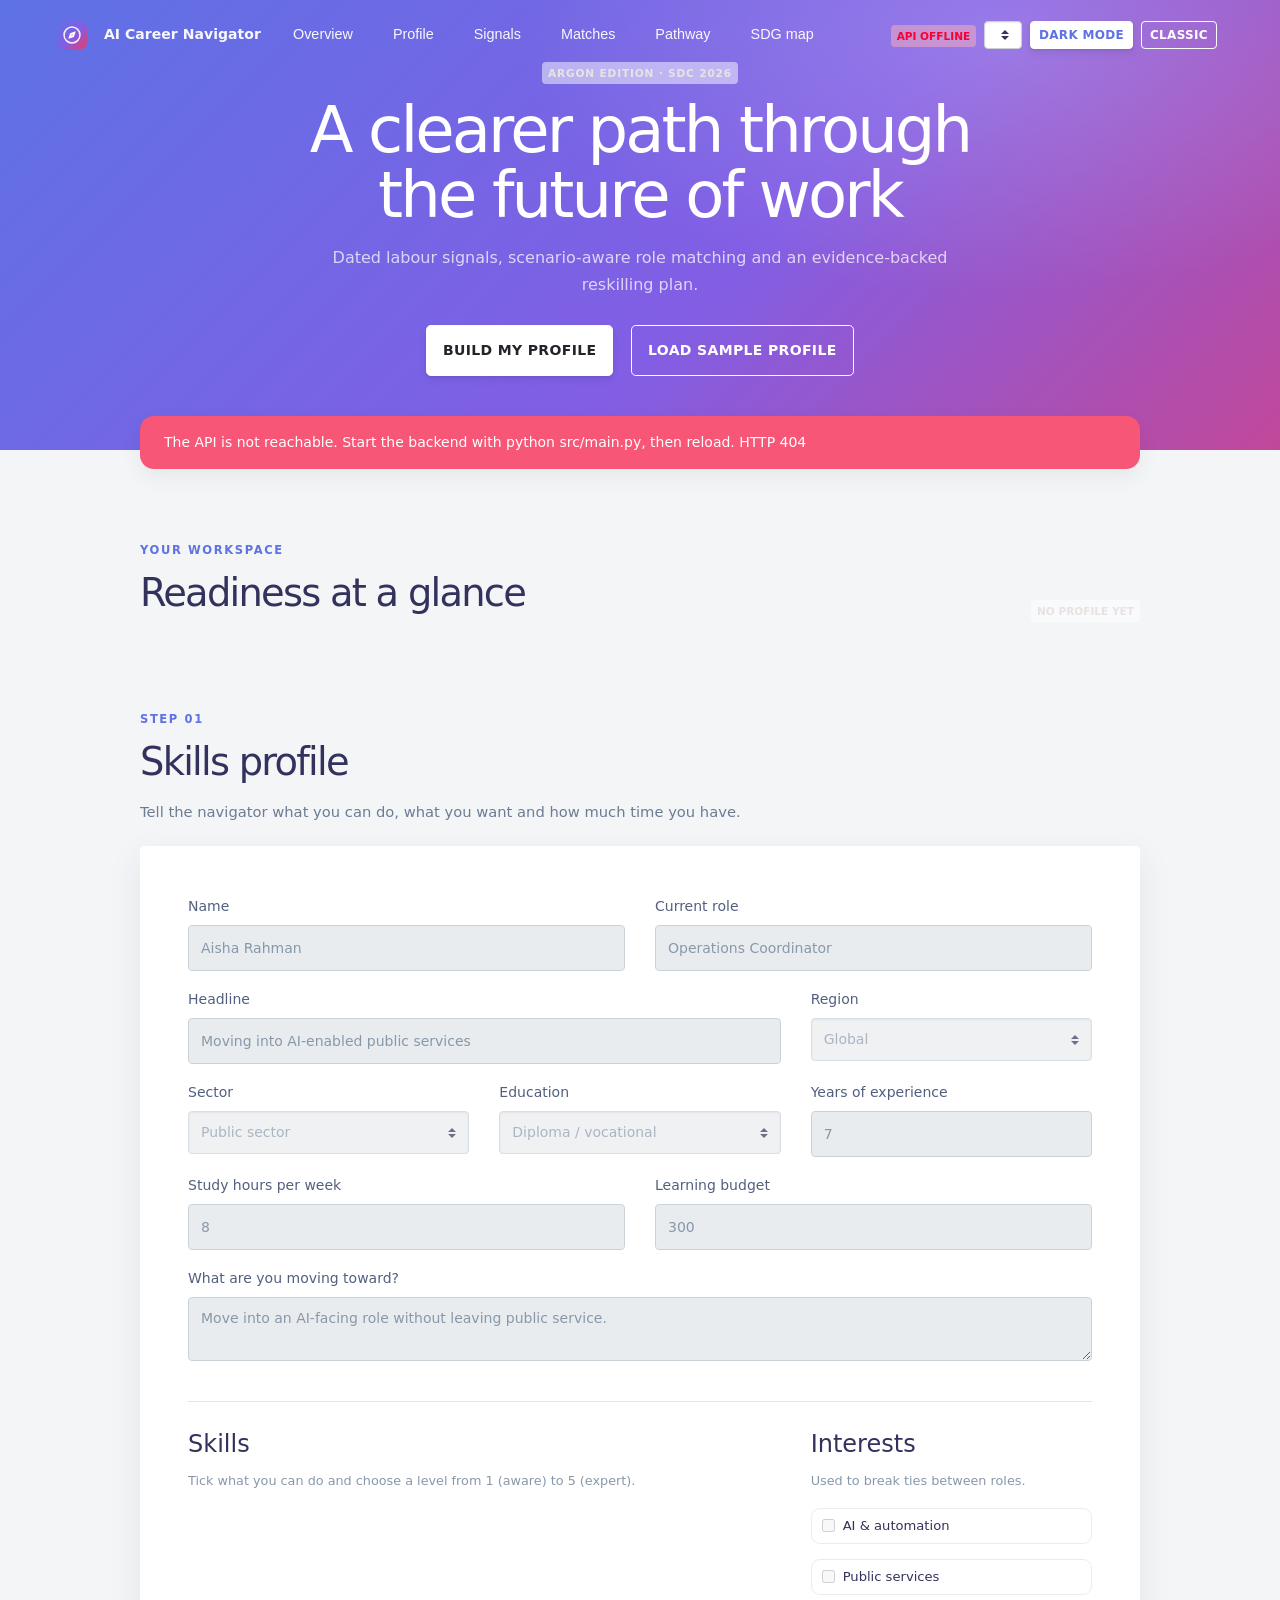
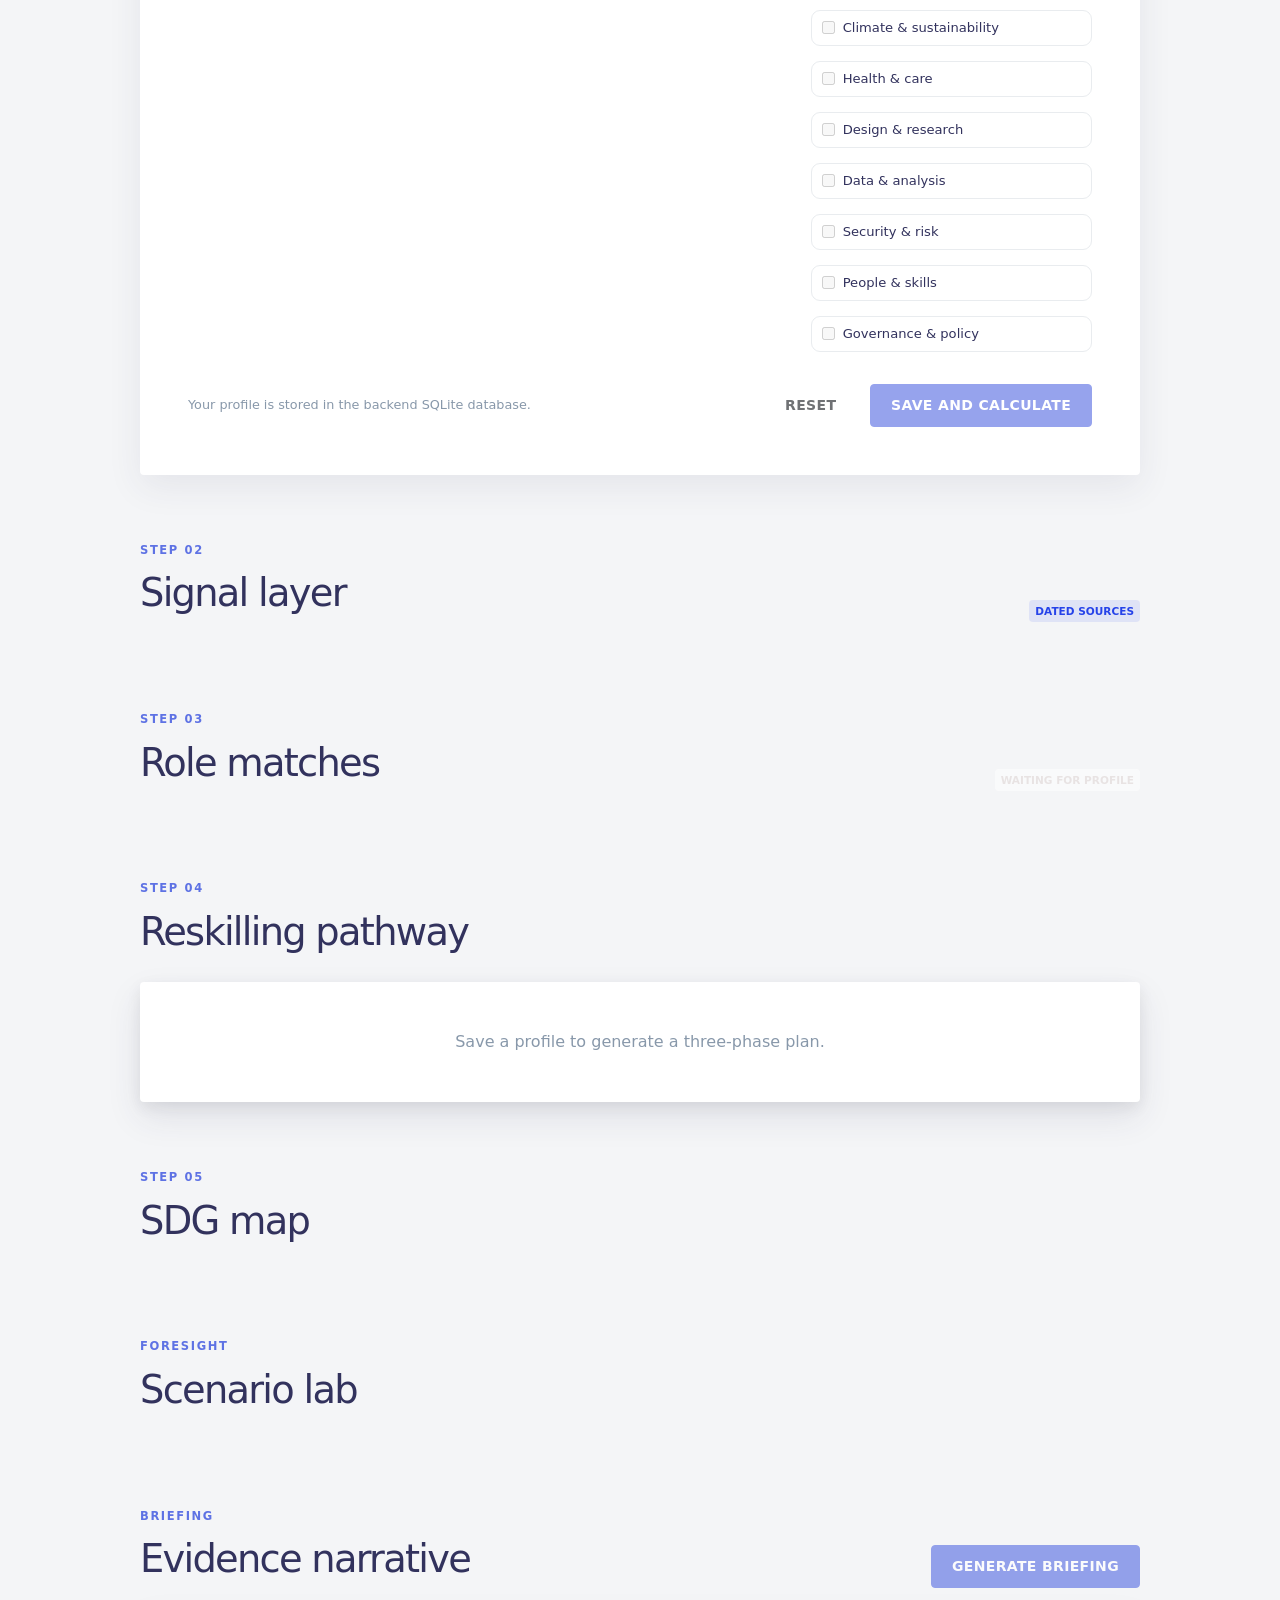
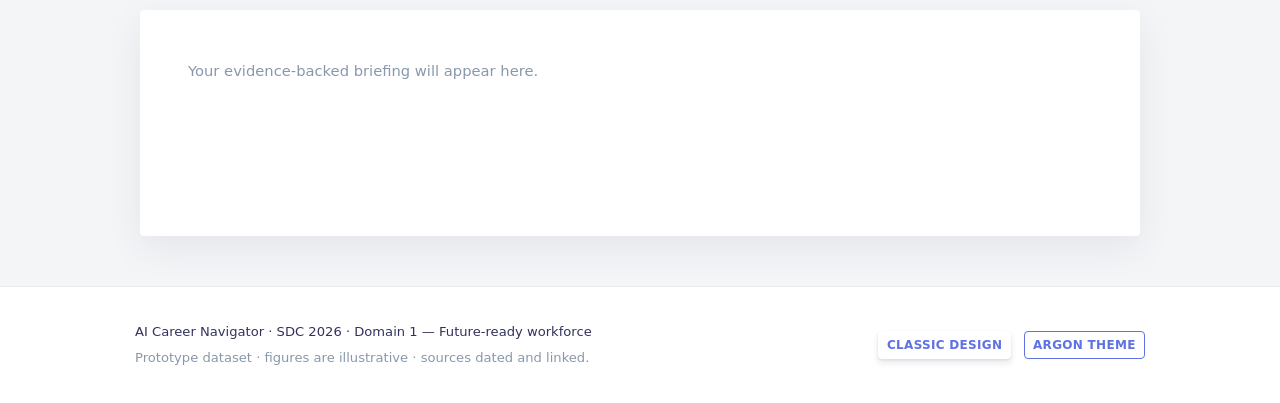
==== src/frontend/index.html @ 4f21e02f "feat(frontend): rebuild Argon frontend from vendored source" ====
<!doctype html>
<html lang="en">
<head>
  <meta charset="utf-8" />
  <meta name="viewport" content="width=device-width, initial-scale=1" />
  <title>AI Career Navigator · Argon Edition</title>
  <meta name="description" content="AI Career Navigator — workforce foresight, role matching, reskilling pathways and SDG mapping." />
  <meta name="theme-color" content="#5e72e4" />
  <link rel="icon" href="assets/argon-mark.svg" type="image/svg+xml" />
  <link rel="stylesheet" href="vendor/argon/argon_css_merged.css" />
  <link rel="stylesheet" href="vendor/argon/style.css" />
  <link rel="stylesheet" href="css/app.css" />
</head>
<body>
  <div id="toolbar">
    <header class="header-global">
      <nav id="navbar-main" class="navbar navbar-main navbar-expand-lg navbar-transparent navbar-light bg-primary">
        <div class="container">
          <a class="navbar-brand" href="#overview">
            <img class="brand-logo" src="assets/argon-mark.svg" alt="" />
            <span>AI Career Navigator</span>
          </a>
          <button class="navbar-toggler" type="button" data-toggle="collapse" data-target="#navbar_global"
            aria-controls="navbar_global" aria-expanded="false" aria-label="Toggle navigation">
            <span class="navbar-toggler-icon"></span>
          </button>
          <div class="collapse navbar-collapse" id="navbar_global">
            <ul class="navbar-nav mr-auto">
              <li class="nav-item"><a class="nav-link" href="#overview">Overview</a></li>
              <li class="nav-item"><a class="nav-link" href="#profile">Profile</a></li>
              <li class="nav-item"><a class="nav-link" href="#signals">Signals</a></li>
              <li class="nav-item"><a class="nav-link" href="#matches">Matches</a></li>
              <li class="nav-item"><a class="nav-link" href="#pathway">Pathway</a></li>
              <li class="nav-item"><a class="nav-link" href="#sdg">SDG map</a></li>
            </ul>
            <ul class="navbar-nav align-items-lg-center">
              <li class="nav-item mr-lg-2">
                <span id="apiStatus" class="badge badge-success">Connecting…</span>
              </li>
              <li class="nav-item mr-lg-2">
                <select id="scenarioSelect" class="custom-select custom-select-sm" aria-label="Future scenario"></select>
              </li>
              <li class="nav-item mr-lg-2">
                <button id="themeToggle" class="btn btn-sm btn-neutral" type="button">Dark mode</button>
              </li>
              <li class="nav-item">
                <a class="btn btn-sm btn-outline-white" href="/legacy/">Classic</a>
              </li>
            </ul>
          </div>
        </div>
      </nav>
    </header>
  </div>

  <section id="banner" class="banner app-banner section section-lg section-shaped">
    <div class="shape shape-style-1 shape-primary">
      <span></span><span></span><span></span><span></span><span></span><span></span><span></span><span></span><span></span>
    </div>
    <div class="banner-container container text-center">
      <span class="badge badge-white app-eyebrow">Argon Edition · SDC 2026</span>
      <h1 class="banner-title text-white">A clearer path through<br /><span class="text-white">the future of work</span></h1>
      <p class="banner-subtitle app-banner-lead">
        Dated labour signals, scenario-aware role matching and an evidence-backed reskilling plan.
      </p>
      <div class="app-banner-actions">
        <a class="btn btn-white btn-lg" href="#profile">Build my profile</a>
        <button id="sampleBtn" class="btn btn-outline-white btn-lg" type="button">Load sample profile</button>
      </div>
    </div>
  </section>

  <main class="container app-shell" id="main">
    <div id="notice" class="alert alert-warning app-notice d-none" role="alert"></div>

    <section id="overview" class="app-section">
      <div class="app-section-head">
        <div>
          <p class="app-kicker">Your workspace</p>
          <h2 class="h1">Readiness at a glance</h2>
        </div>
        <span id="workflowState" class="badge badge-neutral">No profile yet</span>
      </div>
      <div id="overviewCards" class="row"></div>
    </section>

    <section id="profile" class="app-section">
      <div class="app-section-head">
        <div>
          <p class="app-kicker">Step 01</p>
          <h2 class="h1">Skills profile</h2>
          <p class="app-section-lead">Tell the navigator what you can do, what you want and how much time you have.</p>
        </div>
      </div>
      <div class="card shadow border-0 app-card">
        <div class="card-body p-4 p-lg-5">
          <form id="profileForm" novalidate>
            <div class="row">
              <div class="col-md-6">
                <div class="form-group">
                  <label class="form-control-label" for="name">Name</label>
                  <input class="form-control" id="name" name="name" value="Aisha Rahman" required />
                </div>
              </div>
              <div class="col-md-6">
                <div class="form-group">
                  <label class="form-control-label" for="currentRole">Current role</label>
                  <input class="form-control" id="currentRole" name="currentRole" value="Operations Coordinator" />
                </div>
              </div>
              <div class="col-md-8">
                <div class="form-group">
                  <label class="form-control-label" for="headline">Headline</label>
                  <input class="form-control" id="headline" name="headline" value="Moving into AI-enabled public services" />
                </div>
              </div>
              <div class="col-md-4">
                <div class="form-group">
                  <label class="form-control-label" for="region">Region</label>
                  <select class="custom-select" id="region" name="region">
                    <option>Global</option><option>Southeast Asia</option><option>Singapore</option>
                    <option>Malaysia</option><option>APAC</option><option>EU</option>
                    <option>United Kingdom</option><option>North America</option>
                  </select>
                </div>
              </div>
              <div class="col-md-4">
                <div class="form-group">
                  <label class="form-control-label" for="sector">Sector</label>
                  <select class="custom-select" id="sector" name="sector">
                    <option>Public sector</option><option>Healthcare</option><option>Education</option>
                    <option>Manufacturing &amp; logistics</option><option>Energy &amp; utilities</option>
                    <option>Finance</option><option>Technology</option><option>Retail &amp; services</option>
                    <option>Media</option><option>Other</option>
                  </select>
                </div>
              </div>
              <div class="col-md-4">
                <div class="form-group">
                  <label class="form-control-label" for="education">Education</label>
                  <select class="custom-select" id="education" name="education">
                    <option>Secondary</option><option selected>Diploma / vocational</option>
                    <option>Bachelor's degree</option><option>Master's degree</option><option>Doctorate</option><option>Other</option>
                  </select>
                </div>
              </div>
              <div class="col-md-4">
                <div class="form-group">
                  <label class="form-control-label" for="yearsExperience">Years of experience</label>
                  <input class="form-control" id="yearsExperience" name="yearsExperience" type="number" min="0" max="50" value="7" />
                </div>
              </div>
              <div class="col-md-6">
                <div class="form-group">
                  <label class="form-control-label" for="hoursPerWeek">Study hours per week</label>
                  <input class="form-control" id="hoursPerWeek" name="hoursPerWeek" type="number" min="1" max="40" value="8" />
                </div>
              </div>
              <div class="col-md-6">
                <div class="form-group">
                  <label class="form-control-label" for="budget">Learning budget</label>
                  <input class="form-control" id="budget" name="budget" type="number" min="0" step="50" value="300" />
                </div>
              </div>
              <div class="col-12">
                <div class="form-group">
                  <label class="form-control-label" for="goal">What are you moving toward?</label>
                  <textarea class="form-control" id="goal" name="goal" rows="2">Move into an AI-facing role without leaving public service.</textarea>
                </div>
              </div>
            </div>

            <hr class="my-4" />
            <div class="row">
              <div class="col-lg-8">
                <h3 class="h4">Skills</h3>
                <p class="text-muted small">Tick what you can do and choose a level from 1 (aware) to 5 (expert).</p>
                <div id="skillFields" class="app-skill-grid"></div>
              </div>
              <div class="col-lg-4">
                <h3 class="h4">Interests</h3>
                <p class="text-muted small">Used to break ties between roles.</p>
                <div id="interestFields" class="app-interest-list"></div>
              </div>
            </div>

            <div class="d-flex flex-wrap align-items-center justify-content-between mt-4">
              <p class="text-muted small mb-2 mb-sm-0">Your profile is stored in the backend SQLite database.</p>
              <div>
                <button class="btn btn-neutral" type="reset">Reset</button>
                <button class="btn btn-primary" type="submit" id="saveProfileBtn">Save and calculate</button>
              </div>
            </div>
          </form>
        </div>
      </div>
    </section>

    <section id="signals" class="app-section">
      <div class="app-section-head">
        <div><p class="app-kicker">Step 02</p><h2 class="h1">Signal layer</h2></div>
        <span class="badge badge-primary">Dated sources</span>
      </div>
      <div id="signalList" class="row"></div>
    </section>

    <section id="matches" class="app-section">
      <div class="app-section-head">
        <div><p class="app-kicker">Step 03</p><h2 class="h1">Role matches</h2></div>
        <span id="matchMeta" class="badge badge-neutral">Waiting for profile</span>
      </div>
      <div id="matchList" class="row"></div>
    </section>

    <section id="pathway" class="app-section">
      <div class="app-section-head">
        <div><p class="app-kicker">Step 04</p><h2 class="h1">Reskilling pathway</h2></div>
      </div>
      <div id="pathwayContent" class="app-empty card shadow border-0">
        <div class="card-body p-5 text-center text-muted">Save a profile to generate a three-phase plan.</div>
      </div>
    </section>

    <section id="sdg" class="app-section">
      <div class="app-section-head">
        <div><p class="app-kicker">Step 05</p><h2 class="h1">SDG map</h2></div>
      </div>
      <div id="sdgGrid" class="row"></div>
    </section>

    <section id="scenarios" class="app-section">
      <div class="app-section-head">
        <div><p class="app-kicker">Foresight</p><h2 class="h1">Scenario lab</h2></div>
      </div>
      <div id="scenarioCards" class="row"></div>
    </section>

    <section id="narrative" class="app-section">
      <div class="app-section-head">
        <div><p class="app-kicker">Briefing</p><h2 class="h1">Evidence narrative</h2></div>
        <button id="briefingBtn" class="btn btn-primary" type="button" disabled>Generate briefing</button>
      </div>
      <div class="card shadow border-0 app-card">
        <div class="card-body p-4 p-lg-5">
          <div id="narrativeOutput" class="app-narrative text-muted">Your evidence-backed briefing will appear here.</div>
        </div>
      </div>
    </section>
  </main>

  <footer class="footer app-footer">
    <div class="container">
      <div class="row align-items-center">
        <div class="col-md-7">
          <p class="mb-1">AI Career Navigator · SDC 2026 · Domain 1 — Future-ready workforce</p>
          <p class="small text-muted mb-0">Prototype dataset · figures are illustrative · sources dated and linked.</p>
        </div>
        <div class="col-md-5 text-md-right mt-3 mt-md-0">
          <a class="btn btn-sm btn-neutral" href="/legacy/">Classic design</a>
          <a class="btn btn-sm btn-outline-primary" href="https://github.com/solstice23/argon-theme" target="_blank" rel="noopener">Argon Theme</a>
        </div>
      </div>
    </div>
  </footer>

  <script src="vendor/argon/jquery.min.js"></script>
  <script src="vendor/argon/bootstrap.bundle.min.js"></script>
  <script src="vendor/argon/argon.min.js"></script>
  <script src="js/app.js"></script>
</body>
</html>
---- src/frontend/vendor/argon/argon_css_merged.css ----
/* assets/css/argon.min.css */
:root{--blue:#5e72e4;--indigo:#5603ad;--purple:#8965e0;--pink:#f3a4b5;--red:#f5365c;--orange:#fb6340;--yellow:#ffd600;--green:#2dce89;--teal:#11cdef;--cyan:#2bffc6;--white:#fff;--gray:#8898aa;--gray-dark:#32325d;--light:#ced4da;--lighter:#e9ecef;--primary:#5e72e4;--secondary:#f4f5f7;--success:#2dce89;--info:#11cdef;--warning:#fb6340;--danger:#f5365c;--light:#adb5bd;--dark:#212529;--default:#172b4d;--white:#fff;--neutral:#fff;--darker:black;--breakpoint-xs:0;--breakpoint-sm:576px;--breakpoint-md:768px;--breakpoint-lg:900px;--breakpoint-xl:1200px;--font-family-sans-serif:-apple-system,BlinkMacSystemFont,'Segoe UI',Roboto,'Helvetica Neue',Arial,'Noto Sans',sans-serif,'Apple Color Emoji','Segoe UI Emoji','Segoe UI Symbol','Noto Color Emoji';--font-family-monospace:SFMono-Regular,Menlo,Monaco,Consolas,'Liberation Mono','Courier New',monospace}*,::after,::before{box-sizing:border-box}html{font-family:sans-serif;line-height:1.15;-webkit-text-size-adjust:100%;-webkit-tap-highlight-color:transparent}article,aside,figcaption,figure,footer,header,hgroup,main,nav,section{display:block}body{font-family:'Open Sans',sans-serif;font-size:1rem;font-weight:400;line-height:1.5;margin:0;text-align:left;color:#525f7f;background-color:#fff}[tabindex='-1']:focus{outline:0!important}hr{overflow:visible;box-sizing:content-box;height:0}h1,h2,h3,h4,h5,h6{margin-top:0;margin-bottom:.5rem}p{margin-top:0;margin-bottom:1rem}abbr[data-original-title],abbr[title]{cursor:help;text-decoration:underline;text-decoration:underline dotted;border-bottom:0;-webkit-text-decoration:underline dotted;text-decoration-skip-ink:none}address{font-style:normal;line-height:inherit;margin-bottom:1rem}dl,ol,ul{margin-top:0;margin-bottom:1rem}ol ol,ol ul,ul ol,ul ul{margin-bottom:0}dt{font-weight:600}dd{margin-bottom:.5rem;margin-left:0}blockquote{margin:0 0 1rem}b,strong{font-weight:bolder}small{font-size:80%}sub,sup{font-size:75%;line-height:0;position:relative;vertical-align:baseline}sub{bottom:-.25em}sup{top:-.5em}a{text-decoration:none;color:#5e72e4;background-color:transparent}a:hover{text-decoration:none;color:#233dd2}a:not([href]):not([tabindex]){text-decoration:none;color:inherit}a:not([href]):not([tabindex]):focus,a:not([href]):not([tabindex]):hover{text-decoration:none;color:inherit}a:not([href]):not([tabindex]):focus{outline:0}code,kbd,pre,samp{font-family:SFMono-Regular,Menlo,Monaco,Consolas,'Liberation Mono','Courier New',monospace;font-size:1em}pre{overflow:auto;margin-top:0;margin-bottom:1rem}figure{margin:0 0 1rem}img{vertical-align:middle;border-style:none}svg{overflow:hidden;vertical-align:middle}table{border-collapse:collapse}caption{padding-top:1rem;padding-bottom:1rem;caption-side:bottom;text-align:left;color:#8898aa}th{text-align:inherit}label{display:inline-block;margin-bottom:.5rem}button{border-radius:0}button:focus{outline:1px dotted;outline:5px auto -webkit-focus-ring-color}button,input,optgroup,select,textarea{font-family:inherit;font-size:inherit;line-height:inherit;margin:0}button,input{overflow:visible}button,select{text-transform:none}select{word-wrap:normal}[type=button],[type=reset],[type=submit],button{-webkit-appearance:button}[type=button]:not(:disabled),[type=reset]:not(:disabled),[type=submit]:not(:disabled),button:not(:disabled){cursor:pointer}[type=button]::-moz-focus-inner,[type=reset]::-moz-focus-inner,[type=submit]::-moz-focus-inner,button::-moz-focus-inner{padding:0;border-style:none}input[type=checkbox],input[type=radio]{box-sizing:border-box;padding:0}input[type=date],input[type=datetime-local],input[type=month],input[type=time]{-webkit-appearance:listbox}textarea{overflow:auto;resize:vertical}fieldset{min-width:0;margin:0;padding:0;border:0}legend{font-size:1.5rem;line-height:inherit;display:block;width:100%;max-width:100%;margin-bottom:.5rem;padding:0;white-space:normal;color:inherit}progress{vertical-align:baseline}[type=number]::-webkit-inner-spin-button,[type=number]::-webkit-outer-spin-button{height:auto}[type=search]{outline-offset:-2px;-webkit-appearance:none}[type=search]::-webkit-search-decoration{-webkit-appearance:none}::-webkit-file-upload-button{font:inherit;-webkit-appearance:button}output{display:inline-block}summary{display:list-item;cursor:pointer}template{display:none}[hidden]{display:none!important}.h1,.h2,.h3,.h4,.h5,.h6,h1,h2,h3,h4,h5,h6{font-family:inherit;font-weight:400;line-height:1.5;margin-bottom:.5rem;color:#32325d}.h1,h1{font-size:2.5rem}.h2,h2{font-size:2rem}.h3,h3{font-size:1.75rem}.h4,h4{font-size:1.5rem}.h5,h5{font-size:1.25rem}.h6,h6{font-size:1rem}.lead{font-size:1.25rem;font-weight:300}.display-1{font-size:3.3rem;font-weight:600;line-height:1.5}.display-2{font-size:2.75rem;font-weight:600;line-height:1.5}.display-3{font-size:2.1875rem;font-weight:600;line-height:1.5}.display-4{font-size:1.6275rem;font-weight:600;line-height:1.5}hr{margin-top:2rem;margin-bottom:2rem;border:0;border-top:.0625rem solid rgba(0,0,0,.1)}.small,small{font-size:80%;font-weight:400}.mark,mark{padding:.2em;background-color:#fcf8e3}.list-unstyled{padding-left:0;list-style:none}.list-inline{padding-left:0;list-style:none}.list-inline-item{display:inline-block}.list-inline-item:not(:last-child){margin-right:.5rem}.initialism{font-size:90%;text-transform:uppercase}.blockquote{font-size:1.25rem;margin-bottom:1rem}.blockquote-footer{font-size:80%;display:block;color:#8898aa}.blockquote-footer::before{content:'\2014\00A0'}.img-fluid{max-width:100%;height:auto}.img-thumbnail{max-width:100%;height:auto;padding:.25rem;border:.0625rem solid #dee2e6;border-radius:.25rem;background-color:#fff;box-shadow:0 1px 2px rgba(0,0,0,.075)}.figure{display:inline-block}.figure-img{line-height:1;margin-bottom:.5rem}.figure-caption{font-size:90%;color:#8898aa}code{font-size:87.5%;word-break:break-word;color:#f3a4b5}a>code{color:inherit}kbd{font-size:87.5%;padding:.2rem .4rem;color:#fff;border-radius:.2rem;background-color:#212529;box-shadow:inset 0 -.1rem 0 rgba(0,0,0,.25)}kbd kbd{font-size:100%;font-weight:600;padding:0;box-shadow:none}pre{font-size:87.5%;display:block;color:#212529}pre code{font-size:inherit;word-break:normal;color:inherit}.pre-scrollable{overflow-y:scroll;max-height:340px}.container{width:100%;margin-right:auto;margin-left:auto;padding-right:15px;padding-left:15px}@media (min-width:576px){.container{max-width:540px}}@media (min-width:768px){.container{max-width:720px}}@media (min-width:900px){.container{max-width:960px}}@media (min-width:1200px){.container{max-width:1040px}}.container-fluid{width:100%;margin-right:auto;margin-left:auto;padding-right:15px;padding-left:15px}.row{display:flex;margin-right:-15px;margin-left:-15px;flex-wrap:wrap}.no-gutters{margin-right:0;margin-left:0}.no-gutters>.col,.no-gutters>[class*=col-]{padding-right:0;padding-left:0}.col,.col-1,.col-10,.col-11,.col-12,.col-2,.col-3,.col-4,.col-5,.col-6,.col-7,.col-8,.col-9,.col-auto,.col-lg,.col-lg-1,.col-lg-10,.col-lg-11,.col-lg-12,.col-lg-2,.col-lg-3,.col-lg-4,.col-lg-5,.col-lg-6,.col-lg-7,.col-lg-8,.col-lg-9,.col-lg-auto,.col-md,.col-md-1,.col-md-10,.col-md-11,.col-md-12,.col-md-2,.col-md-3,.col-md-4,.col-md-5,.col-md-6,.col-md-7,.col-md-8,.col-md-9,.col-md-auto,.col-sm,.col-sm-1,.col-sm-10,.col-sm-11,.col-sm-12,.col-sm-2,.col-sm-3,.col-sm-4,.col-sm-5,.col-sm-6,.col-sm-7,.col-sm-8,.col-sm-9,.col-sm-auto,.col-xl,.col-xl-1,.col-xl-10,.col-xl-11,.col-xl-12,.col-xl-2,.col-xl-3,.col-xl-4,.col-xl-5,.col-xl-6,.col-xl-7,.col-xl-8,.col-xl-9,.col-xl-auto{position:relative;width:100%;padding-right:15px;padding-left:15px}.col{max-width:100%;flex-basis:0;flex-grow:1}.col-auto{width:auto;max-width:100%;flex:0 0 auto}.col-1{max-width:8.33333%;flex:0 0 8.33333%}.col-2{max-width:16.66667%;flex:0 0 16.66667%}.col-3{max-width:25%;flex:0 0 25%}.col-4{max-width:33.33333%;flex:0 0 33.33333%}.col-5{max-width:41.66667%;flex:0 0 41.66667%}.col-6{max-width:50%;flex:0 0 50%}.col-7{max-width:58.33333%;flex:0 0 58.33333%}.col-8{max-width:66.66667%;flex:0 0 66.66667%}.col-9{max-width:75%;flex:0 0 75%}.col-10{max-width:83.33333%;flex:0 0 83.33333%}.col-11{max-width:91.66667%;flex:0 0 91.66667%}.col-12{max-width:100%;flex:0 0 100%}.order-first{order:-1}.order-last{order:13}.order-0{order:0}.order-1{order:1}.order-2{order:2}.order-3{order:3}.order-4{order:4}.order-5{order:5}.order-6{order:6}.order-7{order:7}.order-8{order:8}.order-9{order:9}.order-10{order:10}.order-11{order:11}.order-12{order:12}.offset-1{margin-left:8.33333%}.offset-2{margin-left:16.66667%}.offset-3{margin-left:25%}.offset-4{margin-left:33.33333%}.offset-5{margin-left:41.66667%}.offset-6{margin-left:50%}.offset-7{margin-left:58.33333%}.offset-8{margin-left:66.66667%}.offset-9{margin-left:75%}.offset-10{margin-left:83.33333%}.offset-11{margin-left:91.66667%}@media (min-width:576px){.col-sm{max-width:100%;flex-basis:0;flex-grow:1}.col-sm-auto{width:auto;max-width:100%;flex:0 0 auto}.col-sm-1{max-width:8.33333%;flex:0 0 8.33333%}.col-sm-2{max-width:16.66667%;flex:0 0 16.66667%}.col-sm-3{max-width:25%;flex:0 0 25%}.col-sm-4{max-width:33.33333%;flex:0 0 33.33333%}.col-sm-5{max-width:41.66667%;flex:0 0 41.66667%}.col-sm-6{max-width:50%;flex:0 0 50%}.col-sm-7{max-width:58.33333%;flex:0 0 58.33333%}.col-sm-8{max-width:66.66667%;flex:0 0 66.66667%}.col-sm-9{max-width:75%;flex:0 0 75%}.col-sm-10{max-width:83.33333%;flex:0 0 83.33333%}.col-sm-11{max-width:91.66667%;flex:0 0 91.66667%}.col-sm-12{max-width:100%;flex:0 0 100%}.order-sm-first{order:-1}.order-sm-last{order:13}.order-sm-0{order:0}.order-sm-1{order:1}.order-sm-2{order:2}.order-sm-3{order:3}.order-sm-4{order:4}.order-sm-5{order:5}.order-sm-6{order:6}.order-sm-7{order:7}.order-sm-8{order:8}.order-sm-9{order:9}.order-sm-10{order:10}.order-sm-11{order:11}.order-sm-12{order:12}.offset-sm-0{margin-left:0}.offset-sm-1{margin-left:8.33333%}.offset-sm-2{margin-left:16.66667%}.offset-sm-3{margin-left:25%}.offset-sm-4{margin-left:33.33333%}.offset-sm-5{margin-left:41.66667%}.offset-sm-6{margin-left:50%}.offset-sm-7{margin-left:58.33333%}.offset-sm-8{margin-left:66.66667%}.offset-sm-9{margin-left:75%}.offset-sm-10{margin-left:83.33333%}.offset-sm-11{margin-left:91.66667%}}@media (min-width:768px){.col-md{max-width:100%;flex-basis:0;flex-grow:1}.col-md-auto{width:auto;max-width:100%;flex:0 0 auto}.col-md-1{max-width:8.33333%;flex:0 0 8.33333%}.col-md-2{max-width:16.66667%;flex:0 0 16.66667%}.col-md-3{max-width:25%;flex:0 0 25%}.col-md-4{max-width:33.33333%;flex:0 0 33.33333%}.col-md-5{max-width:41.66667%;flex:0 0 41.66667%}.col-md-6{max-width:50%;flex:0 0 50%}.col-md-7{max-width:58.33333%;flex:0 0 58.33333%}.col-md-8{max-width:66.66667%;flex:0 0 66.66667%}.col-md-9{max-width:75%;flex:0 0 75%}.col-md-10{max-width:83.33333%;flex:0 0 83.33333%}.col-md-11{max-width:91.66667%;flex:0 0 91.66667%}.col-md-12{max-width:100%;flex:0 0 100%}.order-md-first{order:-1}.order-md-last{order:13}.order-md-0{order:0}.order-md-1{order:1}.order-md-2{order:2}.order-md-3{order:3}.order-md-4{order:4}.order-md-5{order:5}.order-md-6{order:6}.order-md-7{order:7}.order-md-8{order:8}.order-md-9{order:9}.order-md-10{order:10}.order-md-11{order:11}.order-md-12{order:12}.offset-md-0{margin-left:0}.offset-md-1{margin-left:8.33333%}.offset-md-2{margin-left:16.66667%}.offset-md-3{margin-left:25%}.offset-md-4{margin-left:33.33333%}.offset-md-5{margin-left:41.66667%}.offset-md-6{margin-left:50%}.offset-md-7{margin-left:58.33333%}.offset-md-8{margin-left:66.66667%}.offset-md-9{margin-left:75%}.offset-md-10{margin-left:83.33333%}.offset-md-11{margin-left:91.66667%}}@media (min-width:900px){.col-lg{max-width:100%;flex-basis:0;flex-grow:1}.col-lg-auto{width:auto;max-width:100%;flex:0 0 auto}.col-lg-1{max-width:8.33333%;flex:0 0 8.33333%}.col-lg-2{max-width:16.66667%;flex:0 0 16.66667%}.col-lg-3{max-width:25%;flex:0 0 25%}.col-lg-4{max-width:33.33333%;flex:0 0 33.33333%}.col-lg-5{max-width:41.66667%;flex:0 0 41.66667%}.col-lg-6{max-width:50%;flex:0 0 50%}.col-lg-7{max-width:58.33333%;flex:0 0 58.33333%}.col-lg-8{max-width:66.66667%;flex:0 0 66.66667%}.col-lg-9{max-width:75%;flex:0 0 75%}.col-lg-10{max-width:83.33333%;flex:0 0 83.33333%}.col-lg-11{max-width:91.66667%;flex:0 0 91.66667%}.col-lg-12{max-width:100%;flex:0 0 100%}.order-lg-first{order:-1}.order-lg-last{order:13}.order-lg-0{order:0}.order-lg-1{order:1}.order-lg-2{order:2}.order-lg-3{order:3}.order-lg-4{order:4}.order-lg-5{order:5}.order-lg-6{order:6}.order-lg-7{order:7}.order-lg-8{order:8}.order-lg-9{order:9}.order-lg-10{order:10}.order-lg-11{order:11}.order-lg-12{order:12}.offset-lg-0{margin-left:0}.offset-lg-1{margin-left:8.33333%}.offset-lg-2{margin-left:16.66667%}.offset-lg-3{margin-left:25%}.offset-lg-4{margin-left:33.33333%}.offset-lg-5{margin-left:41.66667%}.offset-lg-6{margin-left:50%}.offset-lg-7{margin-left:58.33333%}.offset-lg-8{margin-left:66.66667%}.offset-lg-9{margin-left:75%}.offset-lg-10{margin-left:83.33333%}.offset-lg-11{margin-left:91.66667%}}@media (min-width:1200px){.col-xl{max-width:100%;flex-basis:0;flex-grow:1}.col-xl-auto{width:auto;max-width:100%;flex:0 0 auto}.col-xl-1{max-width:8.33333%;flex:0 0 8.33333%}.col-xl-2{max-width:16.66667%;flex:0 0 16.66667%}.col-xl-3{max-width:25%;flex:0 0 25%}.col-xl-4{max-width:33.33333%;flex:0 0 33.33333%}.col-xl-5{max-width:41.66667%;flex:0 0 41.66667%}.col-xl-6{max-width:50%;flex:0 0 50%}.col-xl-7{max-width:58.33333%;flex:0 0 58.33333%}.col-xl-8{max-width:66.66667%;flex:0 0 66.66667%}.col-xl-9{max-width:75%;flex:0 0 75%}.col-xl-10{max-width:83.33333%;flex:0 0 83.33333%}.col-xl-11{max-width:91.66667%;flex:0 0 91.66667%}.col-xl-12{max-width:100%;flex:0 0 100%}.order-xl-first{order:-1}.order-xl-last{order:13}.order-xl-0{order:0}.order-xl-1{order:1}.order-xl-2{order:2}.order-xl-3{order:3}.order-xl-4{order:4}.order-xl-5{order:5}.order-xl-6{order:6}.order-xl-7{order:7}.order-xl-8{order:8}.order-xl-9{order:9}.order-xl-10{order:10}.order-xl-11{order:11}.order-xl-12{order:12}.offset-xl-0{margin-left:0}.offset-xl-1{margin-left:8.33333%}.offset-xl-2{margin-left:16.66667%}.offset-xl-3{margin-left:25%}.offset-xl-4{margin-left:33.33333%}.offset-xl-5{margin-left:41.66667%}.offset-xl-6{margin-left:50%}.offset-xl-7{margin-left:58.33333%}.offset-xl-8{margin-left:66.66667%}.offset-xl-9{margin-left:75%}.offset-xl-10{margin-left:83.33333%}.offset-xl-11{margin-left:91.66667%}}.table{width:100%;margin-bottom:1rem;color:#525f7f;background-color:transparent}.table td,.table th{padding:1rem;vertical-align:top;border-top:.0625rem solid #dee2e6}.table thead th{vertical-align:bottom;border-bottom:.125rem solid #dee2e6}.table tbody+tbody{border-top:.125rem solid #dee2e6}.table-sm td,.table-sm th{padding:.3rem}.table-bordered{border:.0625rem solid #dee2e6}.table-bordered td,.table-bordered th{border:.0625rem solid #dee2e6}.table-bordered thead td,.table-bordered thead th{border-bottom-width:.125rem}.table-borderless tbody+tbody,.table-borderless td,.table-borderless th,.table-borderless thead th{border:0}.table-striped tbody tr:nth-of-type(odd){background-color:rgba(0,0,0,.05)}.table-hover tbody tr:hover{color:#525f7f;background-color:rgba(0,0,0,.075)}.table-primary,.table-primary>td,.table-primary>th{background-color:#d2d8f7}.table-primary tbody+tbody,.table-primary td,.table-primary th,.table-primary thead th{border-color:#abb6f1}.table-hover .table-primary:hover{background-color:#bcc5f3}.table-hover .table-primary:hover>td,.table-hover .table-primary:hover>th{background-color:#bcc5f3}.table-secondary,.table-secondary>td,.table-secondary>th{background-color:#fcfcfd}.table-secondary tbody+tbody,.table-secondary td,.table-secondary th,.table-secondary thead th{border-color:#f9fafb}.table-hover .table-secondary:hover{background-color:#ededf3}.table-hover .table-secondary:hover>td,.table-hover .table-secondary:hover>th{background-color:#ededf3}.table-success,.table-success>td,.table-success>th{background-color:#c4f1de}.table-success tbody+tbody,.table-success td,.table-success th,.table-success thead th{border-color:#92e6c2}.table-hover .table-success:hover{background-color:#afecd2}.table-hover .table-success:hover>td,.table-hover .table-success:hover>th{background-color:#afecd2}.table-info,.table-info>td,.table-info>th{background-color:#bcf1fb}.table-info tbody+tbody,.table-info td,.table-info th,.table-info thead th{border-color:#83e5f7}.table-hover .table-info:hover{background-color:#a4ecfa}.table-hover .table-info:hover>td,.table-hover .table-info:hover>th{background-color:#a4ecfa}.table-warning,.table-warning>td,.table-warning>th{background-color:#fed3ca}.table-warning tbody+tbody,.table-warning td,.table-warning th,.table-warning thead th{border-color:#fdae9c}.table-hover .table-warning:hover{background-color:#febeb1}.table-hover .table-warning:hover>td,.table-hover .table-warning:hover>th{background-color:#febeb1}.table-danger,.table-danger>td,.table-danger>th{background-color:#fcc7d1}.table-danger tbody+tbody,.table-danger td,.table-danger th,.table-danger thead th{border-color:#fa96aa}.table-hover .table-danger:hover{background-color:#fbafbd}.table-hover .table-danger:hover>td,.table-hover .table-danger:hover>th{background-color:#fbafbd}.table-light,.table-light>td,.table-light>th{background-color:#e8eaed}.table-light tbody+tbody,.table-light td,.table-light th,.table-light thead th{border-color:#d4d9dd}.table-hover .table-light:hover{background-color:#dadde2}.table-hover .table-light:hover>td,.table-hover .table-light:hover>th{background-color:#dadde2}.table-dark,.table-dark>td,.table-dark>th{background-color:#c1c2c3}.table-dark tbody+tbody,.table-dark td,.table-dark th,.table-dark thead th{border-color:#8c8e90}.table-hover .table-dark:hover{background-color:#b4b5b6}.table-hover .table-dark:hover>td,.table-hover .table-dark:hover>th{background-color:#b4b5b6}.table-default,.table-default>td,.table-default>th{background-color:#bec4cd}.table-default tbody+tbody,.table-default td,.table-default th,.table-default thead th{border-color:#8691a2}.table-hover .table-default:hover{background-color:#b0b7c2}.table-hover .table-default:hover>td,.table-hover .table-default:hover>th{background-color:#b0b7c2}.table-white,.table-white>td,.table-white>th{background-color:#fff}.table-white tbody+tbody,.table-white td,.table-white th,.table-white thead th{border-color:#fff}.table-hover .table-white:hover{background-color:#f2f2f2}.table-hover .table-white:hover>td,.table-hover .table-white:hover>th{background-color:#f2f2f2}.table-neutral,.table-neutral>td,.table-neutral>th{background-color:#fff}.table-neutral tbody+tbody,.table-neutral td,.table-neutral th,.table-neutral thead th{border-color:#fff}.table-hover .table-neutral:hover{background-color:#f2f2f2}.table-hover .table-neutral:hover>td,.table-hover .table-neutral:hover>th{background-color:#f2f2f2}.table-darker,.table-darker>td,.table-darker>th{background-color:#b8b8b8}.table-darker tbody+tbody,.table-darker td,.table-darker th,.table-darker thead th{border-color:#7a7a7a}.table-hover .table-darker:hover{background-color:#ababab}.table-hover .table-darker:hover>td,.table-hover .table-darker:hover>th{background-color:#ababab}.table-active,.table-active>td,.table-active>th{background-color:rgba(0,0,0,.075)}.table-hover .table-active:hover{background-color:rgba(0,0,0,.075)}.table-hover .table-active:hover>td,.table-hover .table-active:hover>th{background-color:rgba(0,0,0,.075)}.table .thead-dark th{color:#fff;border-color:#32383e;background-color:#212529}.table .thead-light th{color:#525f7f;border-color:#dee2e6;background-color:#e9ecef}.table-dark{color:#fff;background-color:#212529}.table-dark td,.table-dark th,.table-dark thead th{border-color:#32383e}.table-dark.table-bordered{border:0}.table-dark.table-striped tbody tr:nth-of-type(odd){background-color:rgba(255,255,255,.05)}.table-dark.table-hover tbody tr:hover{color:#fff;background-color:rgba(255,255,255,.075)}@media (max-width:575.98px){.table-responsive-sm{display:block;overflow-x:auto;width:100%;-webkit-overflow-scrolling:touch}.table-responsive-sm>.table-bordered{border:0}}@media (max-width:767.98px){.table-responsive-md{display:block;overflow-x:auto;width:100%;-webkit-overflow-scrolling:touch}.table-responsive-md>.table-bordered{border:0}}@media (max-width:900px){.table-responsive-lg{display:block;overflow-x:auto;width:100%;-webkit-overflow-scrolling:touch}.table-responsive-lg>.table-bordered{border:0}}@media (max-width:1199.98px){.table-responsive-xl{display:block;overflow-x:auto;width:100%;-webkit-overflow-scrolling:touch}.table-responsive-xl>.table-bordered{border:0}}.table-responsive{display:block;overflow-x:auto;width:100%;-webkit-overflow-scrolling:touch}.table-responsive>.table-bordered{border:0}.form-control{font-size:.875rem;font-weight:400;line-height:1.5;display:block;width:100%;height:calc(1.5em + 1.25rem + 2px);padding:.625rem .75rem;transition:all .2s cubic-bezier(.68,-.55,.265,1.55);color:#8898aa;border:1px solid #cad1d7;border-radius:.25rem;background-color:#fff;background-clip:padding-box;box-shadow:none}@media (prefers-reduced-motion:reduce){.form-control{transition:none}}.form-control::-ms-expand{border:0;background-color:transparent}.form-control:focus{color:#8898aa;border-color:rgba(50,151,211,.25);outline:0;background-color:#fff;box-shadow:none,none}.form-control::-ms-input-placeholder{opacity:1;color:#adb5bd}.form-control::placeholder{opacity:1;color:#adb5bd}.form-control:disabled,.form-control[readonly]{opacity:1;background-color:#e9ecef}select.form-control:focus::-ms-value{color:#8898aa;background-color:#fff}.form-control-file,.form-control-range{display:block;width:100%}.col-form-label{font-size:inherit;line-height:1.5;margin-bottom:0;padding-top:calc(.625rem + 1px);padding-bottom:calc(.625rem + 1px)}.col-form-label-lg{font-size:.875rem;line-height:1.5;padding-top:calc(.875rem + 1px);padding-bottom:calc(.875rem + 1px)}.col-form-label-sm{font-size:.75rem;line-height:1.5;padding-top:calc(.25rem + 1px);padding-bottom:calc(.25rem + 1px)}.form-control-plaintext{line-height:1.5;display:block;width:100%;margin-bottom:0;padding-top:.625rem;padding-bottom:.625rem;color:#525f7f;border:solid transparent;border-width:1px 0;background-color:transparent}.form-control-plaintext.form-control-lg,.form-control-plaintext.form-control-sm{padding-right:0;padding-left:0}.form-control-sm{font-size:.75rem;line-height:1.5;height:calc(1.5em + .5rem + 2px);padding:.25rem .5rem;border-radius:.2rem}.form-control-lg{font-size:.875rem;line-height:1.5;height:calc(1.5em + 1.75rem + 2px);padding:.875rem 1rem;border-radius:.3rem}select.form-control[multiple],select.form-control[size]{height:auto}textarea.form-control{height:auto}.form-group{margin-bottom:1rem}.form-text{display:block;margin-top:.25rem}.form-row{display:flex;margin-right:-5px;margin-left:-5px;flex-wrap:wrap}.form-row>.col,.form-row>[class*=col-]{padding-right:5px;padding-left:5px}.form-check{position:relative;display:block;padding-left:1.25rem}.form-check-input{position:absolute;margin-top:.3rem;margin-left:-1.25rem}.form-check-input:disabled~.form-check-label{color:#8898aa}.form-check-label{margin-bottom:0}.form-check-inline{display:inline-flex;margin-right:.75rem;padding-left:0;align-items:center}.form-check-inline .form-check-input{position:static;margin-top:0;margin-right:.3125rem;margin-left:0}.valid-feedback{font-size:80%;display:none;width:100%;margin-top:.25rem;color:#2dce89}.valid-tooltip{font-size:.875rem;line-height:1;position:absolute;z-index:5;top:100%;display:none;max-width:100%;margin-top:.1rem;padding:.5rem;color:#fff;border-radius:.2rem;background-color:rgba(45,206,137,.8)}.custom-select.is-valid,.form-control.is-valid,.was-validated .custom-select:valid,.was-validated .form-control:valid{border-color:#2dce89}.custom-select.is-valid:focus,.form-control.is-valid:focus,.was-validated .custom-select:valid:focus,.was-validated .form-control:valid:focus{border-color:#2dce89}.custom-select.is-valid~.valid-feedback,.custom-select.is-valid~.valid-tooltip,.form-control.is-valid~.valid-feedback,.form-control.is-valid~.valid-tooltip,.was-validated .custom-select:valid~.valid-feedback,.was-validated .custom-select:valid~.valid-tooltip,.was-validated .form-control:valid~.valid-feedback,.was-validated .form-control:valid~.valid-tooltip{display:block}.form-check-input.is-valid~.form-check-label,.was-validated .form-check-input:valid~.form-check-label{color:#2dce89}.form-check-input.is-valid~.valid-feedback,.form-check-input.is-valid~.valid-tooltip,.was-validated .form-check-input:valid~.valid-feedback,.was-validated .form-check-input:valid~.valid-tooltip{display:block}.custom-control-input.is-valid~.custom-control-label,.was-validated .custom-control-input:valid~.custom-control-label{color:#2dce89}.custom-control-input.is-valid~.custom-control-label::before,.was-validated .custom-control-input:valid~.custom-control-label::before{border-color:#93e7c3;background-color:#93e7c3}.custom-control-input.is-valid~.valid-feedback,.custom-control-input.is-valid~.valid-tooltip,.was-validated .custom-control-input:valid~.valid-feedback,.was-validated .custom-control-input:valid~.valid-tooltip{display:block}.custom-control-input.is-valid:checked~.custom-control-label::before,.was-validated .custom-control-input:valid:checked~.custom-control-label::before{border-color:#93e7c3;background-color:#54daa1}.custom-control-input.is-valid:focus~.custom-control-label::before,.was-validated .custom-control-input:valid:focus~.custom-control-label::before{box-shadow:0 0 0 1px #fff,0 0 0 0 rgba(45,206,137,.25)}.custom-file-input.is-valid~.custom-file-label,.was-validated .custom-file-input:valid~.custom-file-label{border-color:#2dce89}.custom-file-input.is-valid~.custom-file-label::before,.was-validated .custom-file-input:valid~.custom-file-label::before{border-color:inherit}.custom-file-input.is-valid~.valid-feedback,.custom-file-input.is-valid~.valid-tooltip,.was-validated .custom-file-input:valid~.valid-feedback,.was-validated .custom-file-input:valid~.valid-tooltip{display:block}.custom-file-input.is-valid:focus~.custom-file-label,.was-validated .custom-file-input:valid:focus~.custom-file-label{box-shadow:0 0 0 0 rgba(45,206,137,.25)}.invalid-feedback{font-size:80%;display:none;width:100%;margin-top:.25rem;color:#fb6340}.invalid-tooltip{font-size:.875rem;line-height:1;position:absolute;z-index:5;top:100%;display:none;max-width:100%;margin-top:.1rem;padding:.5rem;color:#fff;border-radius:.2rem;background-color:rgba(251,99,64,.8)}.custom-select.is-invalid,.form-control.is-invalid,.was-validated .custom-select:invalid,.was-validated .form-control:invalid{border-color:#fb6340}.custom-select.is-invalid:focus,.form-control.is-invalid:focus,.was-validated .custom-select:invalid:focus,.was-validated .form-control:invalid:focus{border-color:#fb6340}.custom-select.is-invalid~.invalid-feedback,.custom-select.is-invalid~.invalid-tooltip,.form-control.is-invalid~.invalid-feedback,.form-control.is-invalid~.invalid-tooltip,.was-validated .custom-select:invalid~.invalid-feedback,.was-validated .custom-select:invalid~.invalid-tooltip,.was-validated .form-control:invalid~.invalid-feedback,.was-validated .form-control:invalid~.invalid-tooltip{display:block}.form-check-input.is-invalid~.form-check-label,.was-validated .form-check-input:invalid~.form-check-label{color:#fb6340}.form-check-input.is-invalid~.invalid-feedback,.form-check-input.is-invalid~.invalid-tooltip,.was-validated .form-check-input:invalid~.invalid-feedback,.was-validated .form-check-input:invalid~.invalid-tooltip{display:block}.custom-control-input.is-invalid~.custom-control-label,.was-validated .custom-control-input:invalid~.custom-control-label{color:#fb6340}.custom-control-input.is-invalid~.custom-control-label::before,.was-validated .custom-control-input:invalid~.custom-control-label::before{border-color:#fec9bd;background-color:#fec9bd}.custom-control-input.is-invalid~.invalid-feedback,.custom-control-input.is-invalid~.invalid-tooltip,.was-validated .custom-control-input:invalid~.invalid-feedback,.was-validated .custom-control-input:invalid~.invalid-tooltip{display:block}.custom-control-input.is-invalid:checked~.custom-control-label::before,.was-validated .custom-control-input:invalid:checked~.custom-control-label::before{border-color:#fec9bd;background-color:#fc8c72}.custom-control-input.is-invalid:focus~.custom-control-label::before,.was-validated .custom-control-input:invalid:focus~.custom-control-label::before{box-shadow:0 0 0 1px #fff,0 0 0 0 rgba(251,99,64,.25)}.custom-file-input.is-invalid~.custom-file-label,.was-validated .custom-file-input:invalid~.custom-file-label{border-color:#fb6340}.custom-file-input.is-invalid~.custom-file-label::before,.was-validated .custom-file-input:invalid~.custom-file-label::before{border-color:inherit}.custom-file-input.is-invalid~.invalid-feedback,.custom-file-input.is-invalid~.invalid-tooltip,.was-validated .custom-file-input:invalid~.invalid-feedback,.was-validated .custom-file-input:invalid~.invalid-tooltip{display:block}.custom-file-input.is-invalid:focus~.custom-file-label,.was-validated .custom-file-input:invalid:focus~.custom-file-label{box-shadow:0 0 0 0 rgba(251,99,64,.25)}.form-inline{display:flex;flex-flow:row wrap;align-items:center}.form-inline .form-check{width:100%}@media (min-width:576px){.form-inline label{display:flex;margin-bottom:0;align-items:center;justify-content:center}.form-inline .form-group{display:flex;margin-bottom:0;flex:0 0 auto;flex-flow:row wrap;align-items:center}.form-inline .form-control{display:inline-block;width:auto;vertical-align:middle}.form-inline .form-control-plaintext{display:inline-block}.form-inline .custom-select,.form-inline .input-group{width:auto}.form-inline .form-check{display:flex;width:auto;padding-left:0;align-items:center;justify-content:center}.form-inline .form-check-input{position:relative;margin-top:0;margin-right:.25rem;margin-left:0;flex-shrink:0}.form-inline .custom-control{align-items:center;justify-content:center}.form-inline .custom-control-label{margin-bottom:0}}.btn{font-size:.875rem;font-weight:600;line-height:1.5;display:inline-block;padding:.625rem 1.25rem;-webkit-user-select:none;-moz-user-select:none;-ms-user-select:none;user-select:none;transition:color .15s ease-in-out,background-color .15s ease-in-out,border-color .15s ease-in-out,box-shadow .15s ease-in-out;text-align:center;vertical-align:middle;color:#525f7f;border:1px solid transparent;border-radius:.25rem;background-color:transparent}@media (prefers-reduced-motion:reduce){.btn{transition:none}}.btn:hover{text-decoration:none;color:#525f7f}.btn.focus,.btn:focus{outline:0;box-shadow:0 7px 14px rgba(50,50,93,.1),0 3px 6px rgba(0,0,0,.08)}.btn.disabled,.btn:disabled{opacity:.65;box-shadow:none}.btn:not(:disabled):not(.disabled).active,.btn:not(:disabled):not(.disabled):active{box-shadow:none}.btn:not(:disabled):not(.disabled).active:focus,.btn:not(:disabled):not(.disabled):active:focus{box-shadow:0 7px 14px rgba(50,50,93,.1),0 3px 6px rgba(0,0,0,.08)}a.btn.disabled,fieldset:disabled a.btn{pointer-events:none}.btn-primary{color:#fff;border-color:#5e72e4;background-color:#5e72e4;box-shadow:0 4px 6px rgba(50,50,93,.11),0 1px 3px rgba(0,0,0,.08)}.btn-primary:hover{color:#fff;border-color:#5e72e4;background-color:#5e72e4}.btn-primary.focus,.btn-primary:focus{box-shadow:0 4px 6px rgba(50,50,93,.11),0 1px 3px rgba(0,0,0,.08),0 0 0 0 rgba(94,114,228,.5)}.btn-primary.disabled,.btn-primary:disabled{color:#fff;border-color:#5e72e4;background-color:#5e72e4}.btn-primary:not(:disabled):not(.disabled).active,.btn-primary:not(:disabled):not(.disabled):active,.show>.btn-primary.dropdown-toggle{color:#fff;border-color:#5e72e4;background-color:#324cdd}.btn-primary:not(:disabled):not(.disabled).active:focus,.btn-primary:not(:disabled):not(.disabled):active:focus,.show>.btn-primary.dropdown-toggle:focus{box-shadow:none,0 0 0 0 rgba(94,114,228,.5)}.btn-secondary{color:#212529;border-color:#f4f5f7;background-color:#f4f5f7;box-shadow:0 4px 6px rgba(50,50,93,.11),0 1px 3px rgba(0,0,0,.08)}.btn-secondary:hover{color:#212529;border-color:#f4f5f7;background-color:#f4f5f7}.btn-secondary.focus,.btn-secondary:focus{box-shadow:0 4px 6px rgba(50,50,93,.11),0 1px 3px rgba(0,0,0,.08),0 0 0 0 rgba(244,245,247,.5)}.btn-secondary.disabled,.btn-secondary:disabled{color:#212529;border-color:#f4f5f7;background-color:#f4f5f7}.btn-secondary:not(:disabled):not(.disabled).active,.btn-secondary:not(:disabled):not(.disabled):active,.show>.btn-secondary.dropdown-toggle{color:#212529;border-color:#f4f5f7;background-color:#d6dae2}.btn-secondary:not(:disabled):not(.disabled).active:focus,.btn-secondary:not(:disabled):not(.disabled):active:focus,.show>.btn-secondary.dropdown-toggle:focus{box-shadow:none,0 0 0 0 rgba(244,245,247,.5)}.btn-success{color:#fff;border-color:#2dce89;background-color:#2dce89;box-shadow:0 4px 6px rgba(50,50,93,.11),0 1px 3px rgba(0,0,0,.08)}.btn-success:hover{color:#fff;border-color:#2dce89;background-color:#2dce89}.btn-success.focus,.btn-success:focus{box-shadow:0 4px 6px rgba(50,50,93,.11),0 1px 3px rgba(0,0,0,.08),0 0 0 0 rgba(45,206,137,.5)}.btn-success.disabled,.btn-success:disabled{color:#fff;border-color:#2dce89;background-color:#2dce89}.btn-success:not(:disabled):not(.disabled).active,.btn-success:not(:disabled):not(.disabled):active,.show>.btn-success.dropdown-toggle{color:#fff;border-color:#2dce89;background-color:#24a46d}.btn-success:not(:disabled):not(.disabled).active:focus,.btn-success:not(:disabled):not(.disabled):active:focus,.show>.btn-success.dropdown-toggle:focus{box-shadow:none,0 0 0 0 rgba(45,206,137,.5)}.btn-info{color:#fff;border-color:#11cdef;background-color:#11cdef;box-shadow:0 4px 6px rgba(50,50,93,.11),0 1px 3px rgba(0,0,0,.08)}.btn-info:hover{color:#fff;border-color:#11cdef;background-color:#11cdef}.btn-info.focus,.btn-info:focus{box-shadow:0 4px 6px rgba(50,50,93,.11),0 1px 3px rgba(0,0,0,.08),0 0 0 0 rgba(17,205,239,.5)}.btn-info.disabled,.btn-info:disabled{color:#fff;border-color:#11cdef;background-color:#11cdef}.btn-info:not(:disabled):not(.disabled).active,.btn-info:not(:disabled):not(.disabled):active,.show>.btn-info.dropdown-toggle{color:#fff;border-color:#11cdef;background-color:#0da5c0}.btn-info:not(:disabled):not(.disabled).active:focus,.btn-info:not(:disabled):not(.disabled):active:focus,.show>.btn-info.dropdown-toggle:focus{box-shadow:none,0 0 0 0 rgba(17,205,239,.5)}.btn-warning{color:#fff;border-color:#fb6340;background-color:#fb6340;box-shadow:0 4px 6px rgba(50,50,93,.11),0 1px 3px rgba(0,0,0,.08)}.btn-warning:hover{color:#fff;border-color:#fb6340;background-color:#fb6340}.btn-warning.focus,.btn-warning:focus{box-shadow:0 4px 6px rgba(50,50,93,.11),0 1px 3px rgba(0,0,0,.08),0 0 0 0 rgba(251,99,64,.5)}.btn-warning.disabled,.btn-warning:disabled{color:#fff;border-color:#fb6340;background-color:#fb6340}.btn-warning:not(:disabled):not(.disabled).active,.btn-warning:not(:disabled):not(.disabled):active,.show>.btn-warning.dropdown-toggle{color:#fff;border-color:#fb6340;background-color:#fa3a0e}.btn-warning:not(:disabled):not(.disabled).active:focus,.btn-warning:not(:disabled):not(.disabled):active:focus,.show>.btn-warning.dropdown-toggle:focus{box-shadow:none,0 0 0 0 rgba(251,99,64,.5)}.btn-danger{color:#fff;border-color:#f5365c;background-color:#f5365c;box-shadow:0 4px 6px rgba(50,50,93,.11),0 1px 3px rgba(0,0,0,.08)}.btn-danger:hover{color:#fff;border-color:#f5365c;background-color:#f5365c}.btn-danger.focus,.btn-danger:focus{box-shadow:0 4px 6px rgba(50,50,93,.11),0 1px 3px rgba(0,0,0,.08),0 0 0 0 rgba(245,54,92,.5)}.btn-danger.disabled,.btn-danger:disabled{color:#fff;border-color:#f5365c;background-color:#f5365c}.btn-danger:not(:disabled):not(.disabled).active,.btn-danger:not(:disabled):not(.disabled):active,.show>.btn-danger.dropdown-toggle{color:#fff;border-color:#f5365c;background-color:#ec0c38}.btn-danger:not(:disabled):not(.disabled).active:focus,.btn-danger:not(:disabled):not(.disabled):active:focus,.show>.btn-danger.dropdown-toggle:focus{box-shadow:none,0 0 0 0 rgba(245,54,92,.5)}.btn-light{color:#fff;border-color:#adb5bd;background-color:#adb5bd;box-shadow:0 4px 6px rgba(50,50,93,.11),0 1px 3px rgba(0,0,0,.08)}.btn-light:hover{color:#fff;border-color:#adb5bd;background-color:#adb5bd}.btn-light.focus,.btn-light:focus{box-shadow:0 4px 6px rgba(50,50,93,.11),0 1px 3px rgba(0,0,0,.08),0 0 0 0 rgba(173,181,189,.5)}.btn-light.disabled,.btn-light:disabled{color:#fff;border-color:#adb5bd;background-color:#adb5bd}.btn-light:not(:disabled):not(.disabled).active,.btn-light:not(:disabled):not(.disabled):active,.show>.btn-light.dropdown-toggle{color:#fff;border-color:#adb5bd;background-color:#919ca6}.btn-light:not(:disabled):not(.disabled).active:focus,.btn-light:not(:disabled):not(.disabled):active:focus,.show>.btn-light.dropdown-toggle:focus{box-shadow:none,0 0 0 0 rgba(173,181,189,.5)}.btn-dark{color:#fff;border-color:#212529;background-color:#212529;box-shadow:0 4px 6px rgba(50,50,93,.11),0 1px 3px rgba(0,0,0,.08)}.btn-dark:hover{color:#fff;border-color:#212529;background-color:#212529}.btn-dark.focus,.btn-dark:focus{box-shadow:0 4px 6px rgba(50,50,93,.11),0 1px 3px rgba(0,0,0,.08),0 0 0 0 rgba(33,37,41,.5)}.btn-dark.disabled,.btn-dark:disabled{color:#fff;border-color:#212529;background-color:#212529}.btn-dark:not(:disabled):not(.disabled).active,.btn-dark:not(:disabled):not(.disabled):active,.show>.btn-dark.dropdown-toggle{color:#fff;border-color:#212529;background-color:#0a0c0d}.btn-dark:not(:disabled):not(.disabled).active:focus,.btn-dark:not(:disabled):not(.disabled):active:focus,.show>.btn-dark.dropdown-toggle:focus{box-shadow:none,0 0 0 0 rgba(33,37,41,.5)}.btn-default{color:#fff;border-color:#172b4d;background-color:#172b4d;box-shadow:0 4px 6px rgba(50,50,93,.11),0 1px 3px rgba(0,0,0,.08)}.btn-default:hover{color:#fff;border-color:#172b4d;background-color:#172b4d}.btn-default.focus,.btn-default:focus{box-shadow:0 4px 6px rgba(50,50,93,.11),0 1px 3px rgba(0,0,0,.08),0 0 0 0 rgba(23,43,77,.5)}.btn-default.disabled,.btn-default:disabled{color:#fff;border-color:#172b4d;background-color:#172b4d}.btn-default:not(:disabled):not(.disabled).active,.btn-default:not(:disabled):not(.disabled):active,.show>.btn-default.dropdown-toggle{color:#fff;border-color:#172b4d;background-color:#0b1526}.btn-default:not(:disabled):not(.disabled).active:focus,.btn-default:not(:disabled):not(.disabled):active:focus,.show>.btn-default.dropdown-toggle:focus{box-shadow:none,0 0 0 0 rgba(23,43,77,.5)}.btn-white{color:#212529;border-color:#fff;background-color:#fff;box-shadow:0 4px 6px rgba(50,50,93,.11),0 1px 3px rgba(0,0,0,.08)}.btn-white:hover{color:#212529;border-color:#fff;background-color:#fff}.btn-white.focus,.btn-white:focus{box-shadow:0 4px 6px rgba(50,50,93,.11),0 1px 3px rgba(0,0,0,.08),0 0 0 0 rgba(255,255,255,.5)}.btn-white.disabled,.btn-white:disabled{color:#212529;border-color:#fff;background-color:#fff}.btn-white:not(:disabled):not(.disabled).active,.btn-white:not(:disabled):not(.disabled):active,.show>.btn-white.dropdown-toggle{color:#212529;border-color:#fff;background-color:#e6e6e6}.btn-white:not(:disabled):not(.disabled).active:focus,.btn-white:not(:disabled):not(.disabled):active:focus,.show>.btn-white.dropdown-toggle:focus{box-shadow:none,0 0 0 0 rgba(255,255,255,.5)}.btn-neutral{color:#212529;border-color:#fff;background-color:#fff;box-shadow:0 4px 6px rgba(50,50,93,.11),0 1px 3px rgba(0,0,0,.08)}.btn-neutral:hover{color:#212529;border-color:#fff;background-color:#fff}.btn-neutral.focus,.btn-neutral:focus{box-shadow:0 4px 6px rgba(50,50,93,.11),0 1px 3px rgba(0,0,0,.08),0 0 0 0 rgba(255,255,255,.5)}.btn-neutral.disabled,.btn-neutral:disabled{color:#212529;border-color:#fff;background-color:#fff}.btn-neutral:not(:disabled):not(.disabled).active,.btn-neutral:not(:disabled):not(.disabled):active,.show>.btn-neutral.dropdown-toggle{color:#212529;border-color:#fff;background-color:#e6e6e6}.btn-neutral:not(:disabled):not(.disabled).active:focus,.btn-neutral:not(:disabled):not(.disabled):active:focus,.show>.btn-neutral.dropdown-toggle:focus{box-shadow:none,0 0 0 0 rgba(255,255,255,.5)}.btn-darker{color:#fff;border-color:#000;background-color:#000;box-shadow:0 4px 6px rgba(50,50,93,.11),0 1px 3px rgba(0,0,0,.08)}.btn-darker:hover{color:#fff;border-color:#000;background-color:#000}.btn-darker.focus,.btn-darker:focus{box-shadow:0 4px 6px rgba(50,50,93,.11),0 1px 3px rgba(0,0,0,.08),0 0 0 0 rgba(0,0,0,.5)}.btn-darker.disabled,.btn-darker:disabled{color:#fff;border-color:#000;background-color:#000}.btn-darker:not(:disabled):not(.disabled).active,.btn-darker:not(:disabled):not(.disabled):active,.show>.btn-darker.dropdown-toggle{color:#fff;border-color:#000;background-color:#000}.btn-darker:not(:disabled):not(.disabled).active:focus,.btn-darker:not(:disabled):not(.disabled):active:focus,.show>.btn-darker.dropdown-toggle:focus{box-shadow:none,0 0 0 0 rgba(0,0,0,.5)}.btn-outline-primary{color:#5e72e4;border-color:#5e72e4;background-color:transparent;background-image:none}.btn-outline-primary:hover{color:#fff;border-color:#5e72e4;background-color:#5e72e4}.btn-outline-primary.focus,.btn-outline-primary:focus{box-shadow:0 0 0 0 rgba(94,114,228,.5)}.btn-outline-primary.disabled,.btn-outline-primary:disabled{color:#5e72e4;background-color:transparent}.btn-outline-primary:not(:disabled):not(.disabled).active,.btn-outline-primary:not(:disabled):not(.disabled):active,.show>.btn-outline-primary.dropdown-toggle{color:#fff;border-color:#5e72e4;background-color:#5e72e4}.btn-outline-primary:not(:disabled):not(.disabled).active:focus,.btn-outline-primary:not(:disabled):not(.disabled):active:focus,.show>.btn-outline-primary.dropdown-toggle:focus{box-shadow:0 0 0 0 rgba(94,114,228,.5)}.btn-outline-secondary{color:#f4f5f7;border-color:#f4f5f7;background-color:transparent;background-image:none}.btn-outline-secondary:hover{color:#212529;border-color:#f4f5f7;background-color:#f4f5f7}.btn-outline-secondary.focus,.btn-outline-secondary:focus{box-shadow:0 0 0 0 rgba(244,245,247,.5)}.btn-outline-secondary.disabled,.btn-outline-secondary:disabled{color:#f4f5f7;background-color:transparent}.btn-outline-secondary:not(:disabled):not(.disabled).active,.btn-outline-secondary:not(:disabled):not(.disabled):active,.show>.btn-outline-secondary.dropdown-toggle{color:#212529;border-color:#f4f5f7;background-color:#f4f5f7}.btn-outline-secondary:not(:disabled):not(.disabled).active:focus,.btn-outline-secondary:not(:disabled):not(.disabled):active:focus,.show>.btn-outline-secondary.dropdown-toggle:focus{box-shadow:0 0 0 0 rgba(244,245,247,.5)}.btn-outline-success{color:#2dce89;border-color:#2dce89;background-color:transparent;background-image:none}.btn-outline-success:hover{color:#fff;border-color:#2dce89;background-color:#2dce89}.btn-outline-success.focus,.btn-outline-success:focus{box-shadow:0 0 0 0 rgba(45,206,137,.5)}.btn-outline-success.disabled,.btn-outline-success:disabled{color:#2dce89;background-color:transparent}.btn-outline-success:not(:disabled):not(.disabled).active,.btn-outline-success:not(:disabled):not(.disabled):active,.show>.btn-outline-success.dropdown-toggle{color:#fff;border-color:#2dce89;background-color:#2dce89}.btn-outline-success:not(:disabled):not(.disabled).active:focus,.btn-outline-success:not(:disabled):not(.disabled):active:focus,.show>.btn-outline-success.dropdown-toggle:focus{box-shadow:0 0 0 0 rgba(45,206,137,.5)}.btn-outline-info{color:#11cdef;border-color:#11cdef;background-color:transparent;background-image:none}.btn-outline-info:hover{color:#fff;border-color:#11cdef;background-color:#11cdef}.btn-outline-info.focus,.btn-outline-info:focus{box-shadow:0 0 0 0 rgba(17,205,239,.5)}.btn-outline-info.disabled,.btn-outline-info:disabled{color:#11cdef;background-color:transparent}.btn-outline-info:not(:disabled):not(.disabled).active,.btn-outline-info:not(:disabled):not(.disabled):active,.show>.btn-outline-info.dropdown-toggle{color:#fff;border-color:#11cdef;background-color:#11cdef}.btn-outline-info:not(:disabled):not(.disabled).active:focus,.btn-outline-info:not(:disabled):not(.disabled):active:focus,.show>.btn-outline-info.dropdown-toggle:focus{box-shadow:0 0 0 0 rgba(17,205,239,.5)}.btn-outline-warning{color:#fb6340;border-color:#fb6340;background-color:transparent;background-image:none}.btn-outline-warning:hover{color:#fff;border-color:#fb6340;background-color:#fb6340}.btn-outline-warning.focus,.btn-outline-warning:focus{box-shadow:0 0 0 0 rgba(251,99,64,.5)}.btn-outline-warning.disabled,.btn-outline-warning:disabled{color:#fb6340;background-color:transparent}.btn-outline-warning:not(:disabled):not(.disabled).active,.btn-outline-warning:not(:disabled):not(.disabled):active,.show>.btn-outline-warning.dropdown-toggle{color:#fff;border-color:#fb6340;background-color:#fb6340}.btn-outline-warning:not(:disabled):not(.disabled).active:focus,.btn-outline-warning:not(:disabled):not(.disabled):active:focus,.show>.btn-outline-warning.dropdown-toggle:focus{box-shadow:0 0 0 0 rgba(251,99,64,.5)}.btn-outline-danger{color:#f5365c;border-color:#f5365c;background-color:transparent;background-image:none}.btn-outline-danger:hover{color:#fff;border-color:#f5365c;background-color:#f5365c}.btn-outline-danger.focus,.btn-outline-danger:focus{box-shadow:0 0 0 0 rgba(245,54,92,.5)}.btn-outline-danger.disabled,.btn-outline-danger:disabled{color:#f5365c;background-color:transparent}.btn-outline-danger:not(:disabled):not(.disabled).active,.btn-outline-danger:not(:disabled):not(.disabled):active,.show>.btn-outline-danger.dropdown-toggle{color:#fff;border-color:#f5365c;background-color:#f5365c}.btn-outline-danger:not(:disabled):not(.disabled).active:focus,.btn-outline-danger:not(:disabled):not(.disabled):active:focus,.show>.btn-outline-danger.dropdown-toggle:focus{box-shadow:0 0 0 0 rgba(245,54,92,.5)}.btn-outline-light{color:#adb5bd;border-color:#adb5bd;background-color:transparent;background-image:none}.btn-outline-light:hover{color:#fff;border-color:#adb5bd;background-color:#adb5bd}.btn-outline-light.focus,.btn-outline-light:focus{box-shadow:0 0 0 0 rgba(173,181,189,.5)}.btn-outline-light.disabled,.btn-outline-light:disabled{color:#adb5bd;background-color:transparent}.btn-outline-light:not(:disabled):not(.disabled).active,.btn-outline-light:not(:disabled):not(.disabled):active,.show>.btn-outline-light.dropdown-toggle{color:#fff;border-color:#adb5bd;background-color:#adb5bd}.btn-outline-light:not(:disabled):not(.disabled).active:focus,.btn-outline-light:not(:disabled):not(.disabled):active:focus,.show>.btn-outline-light.dropdown-toggle:focus{box-shadow:0 0 0 0 rgba(173,181,189,.5)}.btn-outline-dark{color:#212529;border-color:#212529;background-color:transparent;background-image:none}.btn-outline-dark:hover{color:#fff;border-color:#212529;background-color:#212529}.btn-outline-dark.focus,.btn-outline-dark:focus{box-shadow:0 0 0 0 rgba(33,37,41,.5)}.btn-outline-dark.disabled,.btn-outline-dark:disabled{color:#212529;background-color:transparent}.btn-outline-dark:not(:disabled):not(.disabled).active,.btn-outline-dark:not(:disabled):not(.disabled):active,.show>.btn-outline-dark.dropdown-toggle{color:#fff;border-color:#212529;background-color:#212529}.btn-outline-dark:not(:disabled):not(.disabled).active:focus,.btn-outline-dark:not(:disabled):not(.disabled):active:focus,.show>.btn-outline-dark.dropdown-toggle:focus{box-shadow:0 0 0 0 rgba(33,37,41,.5)}.btn-outline-default{color:#172b4d;border-color:#172b4d;background-color:transparent;background-image:none}.btn-outline-default:hover{color:#fff;border-color:#172b4d;background-color:#172b4d}.btn-outline-default.focus,.btn-outline-default:focus{box-shadow:0 0 0 0 rgba(23,43,77,.5)}.btn-outline-default.disabled,.btn-outline-default:disabled{color:#172b4d;background-color:transparent}.btn-outline-default:not(:disabled):not(.disabled).active,.btn-outline-default:not(:disabled):not(.disabled):active,.show>.btn-outline-default.dropdown-toggle{color:#fff;border-color:#172b4d;background-color:#172b4d}.btn-outline-default:not(:disabled):not(.disabled).active:focus,.btn-outline-default:not(:disabled):not(.disabled):active:focus,.show>.btn-outline-default.dropdown-toggle:focus{box-shadow:0 0 0 0 rgba(23,43,77,.5)}.btn-outline-white{color:#fff;border-color:#fff;background-color:transparent;background-image:none}.btn-outline-white:hover{color:#212529;border-color:#fff;background-color:#fff}.btn-outline-white.focus,.btn-outline-white:focus{box-shadow:0 0 0 0 rgba(255,255,255,.5)}.btn-outline-white.disabled,.btn-outline-white:disabled{color:#fff;background-color:transparent}.btn-outline-white:not(:disabled):not(.disabled).active,.btn-outline-white:not(:disabled):not(.disabled):active,.show>.btn-outline-white.dropdown-toggle{color:#212529;border-color:#fff;background-color:#fff}.btn-outline-white:not(:disabled):not(.disabled).active:focus,.btn-outline-white:not(:disabled):not(.disabled):active:focus,.show>.btn-outline-white.dropdown-toggle:focus{box-shadow:0 0 0 0 rgba(255,255,255,.5)}.btn-outline-neutral{color:#fff;border-color:#fff;background-color:transparent;background-image:none}.btn-outline-neutral:hover{color:#212529;border-color:#fff;background-color:#fff}.btn-outline-neutral.focus,.btn-outline-neutral:focus{box-shadow:0 0 0 0 rgba(255,255,255,.5)}.btn-outline-neutral.disabled,.btn-outline-neutral:disabled{color:#fff;background-color:transparent}.btn-outline-neutral:not(:disabled):not(.disabled).active,.btn-outline-neutral:not(:disabled):not(.disabled):active,.show>.btn-outline-neutral.dropdown-toggle{color:#212529;border-color:#fff;background-color:#fff}.btn-outline-neutral:not(:disabled):not(.disabled).active:focus,.btn-outline-neutral:not(:disabled):not(.disabled):active:focus,.show>.btn-outline-neutral.dropdown-toggle:focus{box-shadow:0 0 0 0 rgba(255,255,255,.5)}.btn-outline-darker{color:#000;border-color:#000;background-color:transparent;background-image:none}.btn-outline-darker:hover{color:#fff;border-color:#000;background-color:#000}.btn-outline-darker.focus,.btn-outline-darker:focus{box-shadow:0 0 0 0 rgba(0,0,0,.5)}.btn-outline-darker.disabled,.btn-outline-darker:disabled{color:#000;background-color:transparent}.btn-outline-darker:not(:disabled):not(.disabled).active,.btn-outline-darker:not(:disabled):not(.disabled):active,.show>.btn-outline-darker.dropdown-toggle{color:#fff;border-color:#000;background-color:#000}.btn-outline-darker:not(:disabled):not(.disabled).active:focus,.btn-outline-darker:not(:disabled):not(.disabled):active:focus,.show>.btn-outline-darker.dropdown-toggle:focus{box-shadow:0 0 0 0 rgba(0,0,0,.5)}.btn-link{font-weight:400;text-decoration:none;color:#5e72e4}.btn-link:hover{text-decoration:none;color:#233dd2}.btn-link.focus,.btn-link:focus{text-decoration:none;box-shadow:none}.btn-link.disabled,.btn-link:disabled{pointer-events:none;color:#8898aa}.btn-group-lg>.btn,.btn-lg{font-size:.875rem;line-height:1.5;padding:.875rem 1rem;border-radius:.3rem}.btn-group-sm>.btn,.btn-sm{font-size:.75rem;line-height:1.5;padding:.25rem .5rem;border-radius:.25rem}.btn-block{display:block;width:100%}.btn-block+.btn-block{margin-top:.5rem}input[type=button].btn-block,input[type=reset].btn-block,input[type=submit].btn-block{width:100%}.fade{transition:opacity .15s linear}@media (prefers-reduced-motion:reduce){.fade{transition:none}}.fade:not(.show){opacity:0}.collapse:not(.show){display:none}.collapsing{position:relative;overflow:hidden;height:0;transition:height .35s ease}@media (prefers-reduced-motion:reduce){.collapsing{transition:none}}.dropdown,.dropleft,.dropright,.dropup{position:relative}.dropdown-toggle{white-space:nowrap}.dropdown-toggle::after{display:inline-block;margin-left:.255em;content:'';vertical-align:.255em;border-top:.3em solid;border-right:.3em solid transparent;border-bottom:0;border-left:.3em solid transparent}.dropdown-toggle:empty::after{margin-left:0}.dropdown-menu{font-size:1rem;position:absolute;z-index:1000;top:100%;left:0;display:none;float:left;min-width:10rem;margin:.125rem 0 0;padding:.5rem 0;list-style:none;text-align:left;color:#525f7f;border:0 solid rgba(0,0,0,.15);border-radius:.3rem;background-color:#fff;background-clip:padding-box;box-shadow:0 50px 100px rgba(50,50,93,.1),0 15px 35px rgba(50,50,93,.15),0 5px 15px rgba(0,0,0,.1)}.dropdown-menu-left{right:auto;left:0}.dropdown-menu-right{right:0;left:auto}@media (min-width:576px){.dropdown-menu-sm-left{right:auto;left:0}.dropdown-menu-sm-right{right:0;left:auto}}@media (min-width:768px){.dropdown-menu-md-left{right:auto;left:0}.dropdown-menu-md-right{right:0;left:auto}}@media (min-width:900px){.dropdown-menu-lg-left{right:auto;left:0}.dropdown-menu-lg-right{right:0;left:auto}}@media (min-width:1200px){.dropdown-menu-xl-left{right:auto;left:0}.dropdown-menu-xl-right{right:0;left:auto}}.dropup .dropdown-menu{top:auto;bottom:100%;margin-top:0;margin-bottom:.125rem}.dropup .dropdown-toggle::after{display:inline-block;margin-left:.255em;content:'';vertical-align:.255em;border-top:0;border-right:.3em solid transparent;border-bottom:.3em solid;border-left:.3em solid transparent}.dropup .dropdown-toggle:empty::after{margin-left:0}.dropright .dropdown-menu{top:0;right:auto;left:100%;margin-top:0;margin-left:.125rem}.dropright .dropdown-toggle::after{display:inline-block;margin-left:.255em;content:'';vertical-align:.255em;border-top:.3em solid transparent;border-right:0;border-bottom:.3em solid transparent;border-left:.3em solid}.dropright .dropdown-toggle:empty::after{margin-left:0}.dropright .dropdown-toggle::after{vertical-align:0}.dropleft .dropdown-menu{top:0;right:100%;left:auto;margin-top:0;margin-right:.125rem}.dropleft .dropdown-toggle::after{display:inline-block;margin-left:.255em;content:'';vertical-align:.255em}.dropleft .dropdown-toggle::after{display:none}.dropleft .dropdown-toggle::before{display:inline-block;margin-right:.255em;content:'';vertical-align:.255em;border-top:.3em solid transparent;border-right:.3em solid;border-bottom:.3em solid transparent}.dropleft .dropdown-toggle:empty::after{margin-left:0}.dropleft .dropdown-toggle::before{vertical-align:0}.dropdown-menu[x-placement^=bottom],.dropdown-menu[x-placement^=left],.dropdown-menu[x-placement^=right],.dropdown-menu[x-placement^=top]{right:auto;bottom:auto}.dropdown-divider{overflow:hidden;height:0;margin:.5rem 0;border-top:1px solid #e9ecef}.dropdown-item{font-weight:400;display:block;clear:both;width:100%;padding:.25rem 1.5rem;text-align:inherit;white-space:nowrap;color:#212529;border:0;background-color:transparent}.dropdown-item:focus,.dropdown-item:hover{text-decoration:none;color:#16181b;background-color:#f6f9fc}.dropdown-item.active,.dropdown-item:active{text-decoration:none;color:#fff;background-color:#5e72e4}.dropdown-item.disabled,.dropdown-item:disabled{pointer-events:none;color:#8898aa;background-color:transparent}.dropdown-menu.show{display:block}.dropdown-header{font-size:.875rem;display:block;margin-bottom:0;padding:.5rem 1.5rem;white-space:nowrap;color:#8898aa}.dropdown-item-text{display:block;padding:.25rem 1.5rem;color:#212529}.btn-group,.btn-group-vertical{position:relative;display:inline-flex;vertical-align:middle}.btn-group-vertical>.btn,.btn-group>.btn{position:relative;flex:1 1 auto}.btn-group-vertical>.btn:hover,.btn-group>.btn:hover{z-index:1}.btn-group-vertical>.btn.active,.btn-group-vertical>.btn:active,.btn-group-vertical>.btn:focus,.btn-group>.btn.active,.btn-group>.btn:active,.btn-group>.btn:focus{z-index:1}.btn-toolbar{display:flex;flex-wrap:wrap;justify-content:flex-start}.btn-toolbar .input-group{width:auto}.btn-group>.btn-group:not(:first-child),.btn-group>.btn:not(:first-child){margin-left:-1px}.btn-group>.btn-group:not(:last-child)>.btn,.btn-group>.btn:not(:last-child):not(.dropdown-toggle){border-top-right-radius:0;border-bottom-right-radius:0}.btn-group>.btn-group:not(:first-child)>.btn,.btn-group>.btn:not(:first-child){border-top-left-radius:0;border-bottom-left-radius:0}.dropdown-toggle-split{padding-right:.9375rem;padding-left:.9375rem}.dropdown-toggle-split::after,.dropright .dropdown-toggle-split::after,.dropup .dropdown-toggle-split::after{margin-left:0}.dropleft .dropdown-toggle-split::before{margin-right:0}.btn-group-sm>.btn+.dropdown-toggle-split,.btn-sm+.dropdown-toggle-split{padding-right:.375rem;padding-left:.375rem}.btn-group-lg>.btn+.dropdown-toggle-split,.btn-lg+.dropdown-toggle-split{padding-right:.75rem;padding-left:.75rem}.btn-group.show .dropdown-toggle{box-shadow:none}.btn-group.show .dropdown-toggle.btn-link{box-shadow:none}.btn-group-vertical{flex-direction:column;align-items:flex-start;justify-content:center}.btn-group-vertical>.btn,.btn-group-vertical>.btn-group{width:100%}.btn-group-vertical>.btn-group:not(:first-child),.btn-group-vertical>.btn:not(:first-child){margin-top:-1px}.btn-group-vertical>.btn-group:not(:last-child)>.btn,.btn-group-vertical>.btn:not(:last-child):not(.dropdown-toggle){border-bottom-right-radius:0;border-bottom-left-radius:0}.btn-group-vertical>.btn-group:not(:first-child)>.btn,.btn-group-vertical>.btn:not(:first-child){border-top-left-radius:0;border-top-right-radius:0}.btn-group-toggle>.btn,.btn-group-toggle>.btn-group>.btn{margin-bottom:0}.btn-group-toggle>.btn input[type=checkbox],.btn-group-toggle>.btn input[type=radio],.btn-group-toggle>.btn-group>.btn input[type=checkbox],.btn-group-toggle>.btn-group>.btn input[type=radio]{position:absolute;clip:rect(0,0,0,0);pointer-events:none}.input-group{position:relative;display:flex;width:100%;flex-wrap:wrap;align-items:stretch}.input-group>.custom-file,.input-group>.custom-select,.input-group>.form-control,.input-group>.form-control-plaintext{position:relative;width:1%;margin-bottom:0;flex:1 1 auto}.input-group>.custom-file+.custom-file,.input-group>.custom-file+.custom-select,.input-group>.custom-file+.form-control,.input-group>.custom-select+.custom-file,.input-group>.custom-select+.custom-select,.input-group>.custom-select+.form-control,.input-group>.form-control+.custom-file,.input-group>.form-control+.custom-select,.input-group>.form-control+.form-control,.input-group>.form-control-plaintext+.custom-file,.input-group>.form-control-plaintext+.custom-select,.input-group>.form-control-plaintext+.form-control{margin-left:-1px}.input-group>.custom-file .custom-file-input:focus~.custom-file-label,.input-group>.custom-select:focus,.input-group>.form-control:focus{z-index:3}.input-group>.custom-file .custom-file-input:focus{z-index:4}.input-group>.custom-select:not(:last-child),.input-group>.form-control:not(:last-child){border-top-right-radius:0;border-bottom-right-radius:0}.input-group>.custom-select:not(:first-child),.input-group>.form-control:not(:first-child){border-top-left-radius:0;border-bottom-left-radius:0}.input-group>.custom-file{display:flex;align-items:center}.input-group>.custom-file:not(:last-child) .custom-file-label,.input-group>.custom-file:not(:last-child) .custom-file-label::after{border-top-right-radius:0;border-bottom-right-radius:0}.input-group>.custom-file:not(:first-child) .custom-file-label{border-top-left-radius:0;border-bottom-left-radius:0}.input-group-append,.input-group-prepend{display:flex}.input-group-append .btn,.input-group-prepend .btn{position:relative;z-index:2}.input-group-append .btn:focus,.input-group-prepend .btn:focus{z-index:3}.input-group-append .btn+.btn,.input-group-append .btn+.input-group-text,.input-group-append .input-group-text+.btn,.input-group-append .input-group-text+.input-group-text,.input-group-prepend .btn+.btn,.input-group-prepend .btn+.input-group-text,.input-group-prepend .input-group-text+.btn,.input-group-prepend .input-group-text+.input-group-text{margin-left:-1px}.input-group-prepend{margin-right:-1px}.input-group-append{margin-left:-1px}.input-group-text{font-size:.875rem;font-weight:400;line-height:1.5;display:flex;margin-bottom:0;padding:.625rem .75rem;text-align:center;white-space:nowrap;color:#adb5bd;border:1px solid #cad1d7;border-radius:.25rem;background-color:#fff;align-items:center}.input-group-text input[type=checkbox],.input-group-text input[type=radio]{margin-top:0}.input-group-lg>.custom-select,.input-group-lg>.form-control:not(textarea){height:calc(1.5em + 1.75rem + 2px)}.input-group-lg>.custom-select,.input-group-lg>.form-control,.input-group-lg>.input-group-append>.btn,.input-group-lg>.input-group-append>.input-group-text,.input-group-lg>.input-group-prepend>.btn,.input-group-lg>.input-group-prepend>.input-group-text{font-size:.875rem;line-height:1.5;padding:.875rem 1rem;border-radius:.3rem}.input-group-sm>.custom-select,.input-group-sm>.form-control:not(textarea){height:calc(1.5em + .5rem + 2px)}.input-group-sm>.custom-select,.input-group-sm>.form-control,.input-group-sm>.input-group-append>.btn,.input-group-sm>.input-group-append>.input-group-text,.input-group-sm>.input-group-prepend>.btn,.input-group-sm>.input-group-prepend>.input-group-text{font-size:.75rem;line-height:1.5;padding:.25rem .5rem;border-radius:.2rem}.input-group-lg>.custom-select,.input-group-sm>.custom-select{padding-right:1.75rem}.input-group>.input-group-append:last-child>.btn:not(:last-child):not(.dropdown-toggle),.input-group>.input-group-append:last-child>.input-group-text:not(:last-child),.input-group>.input-group-append:not(:last-child)>.btn,.input-group>.input-group-append:not(:last-child)>.input-group-text,.input-group>.input-group-prepend>.btn,.input-group>.input-group-prepend>.input-group-text{border-top-right-radius:0;border-bottom-right-radius:0}.input-group>.input-group-append>.btn,.input-group>.input-group-append>.input-group-text,.input-group>.input-group-prepend:first-child>.btn:not(:first-child),.input-group>.input-group-prepend:first-child>.input-group-text:not(:first-child),.input-group>.input-group-prepend:not(:first-child)>.btn,.input-group>.input-group-prepend:not(:first-child)>.input-group-text{border-top-left-radius:0;border-bottom-left-radius:0}.custom-control{position:relative;display:block;min-height:1.5rem;padding-left:3rem}.custom-control-inline{display:inline-flex;margin-right:1rem}.custom-control-input{position:absolute;z-index:-1;opacity:0}.custom-control-input:checked~.custom-control-label::before{color:#fff;border-color:#5e72e4;background-color:#5e72e4;box-shadow:none}.custom-control-input:focus~.custom-control-label::before{box-shadow:none,none}.custom-control-input:focus:not(:checked)~.custom-control-label::before{border-color:rgba(50,151,211,.25)}.custom-control-input:not(:disabled):active~.custom-control-label::before{color:#fff;border-color:#5e72e4;background-color:#5e72e4;box-shadow:none}.custom-control-input:disabled~.custom-control-label{color:#8898aa}.custom-control-input:disabled~.custom-control-label::before{background-color:#e9ecef}.custom-control-label{position:relative;margin-bottom:0;vertical-align:top}.custom-control-label::before{position:absolute;top:.125rem;left:-3rem;display:block;width:1.25rem;height:1.25rem;content:'';pointer-events:none;border:#cad1d7 solid 1px;background-color:#fff;box-shadow:none}.custom-control-label::after{position:absolute;top:.125rem;left:-3rem;display:block;width:1.25rem;height:1.25rem;content:'';background:no-repeat 50%/50% 50%}.custom-checkbox .custom-control-label::before{border-radius:.2rem}.custom-checkbox .custom-control-input:checked~.custom-control-label::after{background-image:url('data:image/svg+xml,%3csvg xmlns=\'http://www.w3.org/2000/svg\' viewBox=\'0 0 8 8\'%3e%3cpath fill=\'%23fff\' d=\'M6.564.75l-3.59 3.612-1.538-1.55L0 4.26 2.974 7.25 8 2.193z\'/%3e%3c/svg%3e')}.custom-checkbox .custom-control-input:indeterminate~.custom-control-label::before{border-color:#5e72e4;background-color:#5e72e4;box-shadow:none}.custom-checkbox .custom-control-input:indeterminate~.custom-control-label::after{background-image:url('data:image/svg+xml,%3csvg xmlns=\'http://www.w3.org/2000/svg\' viewBox=\'0 0 4 4\'%3e%3cpath stroke=\'%23fff\' d=\'M0 2h4\'/%3e%3c/svg%3e')}.custom-checkbox .custom-control-input:disabled:checked~.custom-control-label::before{background-color:rgba(94,114,228,.5)}.custom-checkbox .custom-control-input:disabled:indeterminate~.custom-control-label::before{background-color:rgba(94,114,228,.5)}.custom-radio .custom-control-label::before{border-radius:50%}.custom-radio .custom-control-input:checked~.custom-control-label::after{background-image:url('data:image/svg+xml,%3csvg xmlns=\'http://www.w3.org/2000/svg\' viewBox=\'-4 -4 8 8\'%3e%3ccircle r=\'3\' fill=\'%23fff\'/%3e%3c/svg%3e')}.custom-radio .custom-control-input:disabled:checked~.custom-control-label::before{background-color:rgba(94,114,228,.5)}.custom-switch{padding-left:3.9375rem}.custom-switch .custom-control-label::before{left:-3.9375rem;width:2.1875rem;pointer-events:all;border-radius:.625rem}.custom-switch .custom-control-label::after{top:calc(.125rem + 2px);left:calc(-3.9375rem + 2px);width:calc(1.25rem - 4px);height:calc(1.25rem - 4px);transition:transform .15s ease-in-out,background-color .15s ease-in-out,border-color .15s ease-in-out,box-shadow .15s ease-in-out;border-radius:.625rem;background-color:#cad1d7}@media (prefers-reduced-motion:reduce){.custom-switch .custom-control-label::after{transition:none}}.custom-switch .custom-control-input:checked~.custom-control-label::after{transform:translateX(.9375rem);background-color:#fff}.custom-switch .custom-control-input:disabled:checked~.custom-control-label::before{background-color:rgba(94,114,228,.5)}.custom-select{font-size:.875rem;font-weight:400;line-height:1.5;display:inline-block;width:100%;height:calc(1.5em + 1.25rem + 2px);padding:.625rem 1.75rem .625rem .75rem;vertical-align:middle;color:#8898aa;border:1px solid #cad1d7;border-radius:.25rem;background:url('data:image/svg+xml,%3csvg xmlns=\'http://www.w3.org/2000/svg\' viewBox=\'0 0 4 5\'%3e%3cpath fill=\'%2332325d\' d=\'M2 0L0 2h4zm0 5L0 3h4z\'/%3e%3c/svg%3e') no-repeat right .75rem center/8px 10px;background-color:#fff;box-shadow:inset 0 1px 2px rgba(0,0,0,.075);-webkit-appearance:none;-moz-appearance:none;appearance:none}.custom-select:focus{border-color:rgba(50,151,211,.25);outline:0;box-shadow:inset 0 1px 2px rgba(0,0,0,.075),0 0 0 0 #5e72e4}.custom-select:focus::-ms-value{color:#8898aa;background-color:#fff}.custom-select[multiple],.custom-select[size]:not([size='1']){height:auto;padding-right:.75rem;background-image:none}.custom-select:disabled{color:#8898aa;background-color:#e9ecef}.custom-select::-ms-expand{display:none}.custom-select-sm{font-size:.75rem;height:calc(1.5em + .5rem + 2px);padding-top:.25rem;padding-bottom:.25rem;padding-left:.5rem}.custom-select-lg{font-size:.875rem;height:calc(1.5em + 1.75rem + 2px);padding-top:.875rem;padding-bottom:.875rem;padding-left:1rem}.custom-file{position:relative;display:inline-block;width:100%;height:calc(1.5em + 1.25rem + 2px);margin-bottom:0}.custom-file-input{position:relative;z-index:2;width:100%;height:calc(1.5em + 1.25rem + 2px);margin:0;opacity:0}.custom-file-input:focus~.custom-file-label{border-color:rgba(50,151,211,.25);box-shadow:none}.custom-file-input:disabled~.custom-file-label{background-color:#e9ecef}.custom-file-input:lang(en)~.custom-file-label::after{content:'Browse'}.custom-file-input~.custom-file-label[data-browse]::after{content:attr(data-browse)}.custom-file-label{font-weight:400;line-height:1.5;position:absolute;z-index:1;top:0;right:0;left:0;height:calc(1.5em + 1.25rem + 2px);padding:.625rem .75rem;color:#8898aa;border:1px solid #cad1d7;border-radius:.25rem;background-color:#fff;box-shadow:none}.custom-file-label::after{line-height:1.5;position:absolute;z-index:3;top:0;right:0;bottom:0;display:block;height:calc(1.5em + 1.25rem);padding:.625rem .75rem;content:'Browse';color:#8898aa;border-left:inherit;border-radius:0 .25rem .25rem 0;background-color:#fff}.custom-range{width:100%;height:calc(1rem + 0);padding:0;background-color:transparent;-webkit-appearance:none;-moz-appearance:none;appearance:none}.custom-range:focus{outline:0}.custom-range:focus::-webkit-slider-thumb{box-shadow:0 0 0 1px #fff,none}.custom-range:focus::-moz-range-thumb{box-shadow:0 0 0 1px #fff,none}.custom-range:focus::-ms-thumb{box-shadow:0 0 0 1px #fff,none}.custom-range::-moz-focus-outer{border:0}.custom-range::-webkit-slider-thumb{width:1rem;height:1rem;margin-top:-.25rem;transition:background-color .15s ease-in-out,border-color .15s ease-in-out,box-shadow .15s ease-in-out;border:0;border-radius:1rem;background-color:#5e72e4;box-shadow:0 .1rem .25rem rgba(0,0,0,.1);-webkit-appearance:none;appearance:none}@media (prefers-reduced-motion:reduce){.custom-range::-webkit-slider-thumb{transition:none}}.custom-range::-webkit-slider-thumb:active{background-color:#f7f8fe}.custom-range::-webkit-slider-runnable-track{width:100%;height:.5rem;cursor:pointer;color:transparent;border-color:transparent;border-radius:1rem;background-color:#dee2e6;box-shadow:inset 0 .25rem .25rem rgba(0,0,0,.1)}.custom-range::-moz-range-thumb{width:1rem;height:1rem;transition:background-color .15s ease-in-out,border-color .15s ease-in-out,box-shadow .15s ease-in-out;border:0;border-radius:1rem;background-color:#5e72e4;box-shadow:0 .1rem .25rem rgba(0,0,0,.1);-moz-appearance:none;appearance:none}@media (prefers-reduced-motion:reduce){.custom-range::-moz-range-thumb{transition:none}}.custom-range::-moz-range-thumb:active{background-color:#f7f8fe}.custom-range::-moz-range-track{width:100%;height:.5rem;cursor:pointer;color:transparent;border-color:transparent;border-radius:1rem;background-color:#dee2e6;box-shadow:inset 0 .25rem .25rem rgba(0,0,0,.1)}.custom-range::-ms-thumb{width:1rem;height:1rem;margin-top:0;margin-right:0;margin-left:0;transition:background-color .15s ease-in-out,border-color .15s ease-in-out,box-shadow .15s ease-in-out;border:0;border-radius:1rem;background-color:#5e72e4;box-shadow:0 .1rem .25rem rgba(0,0,0,.1);appearance:none}@media (prefers-reduced-motion:reduce){.custom-range::-ms-thumb{transition:none}}.custom-range::-ms-thumb:active{background-color:#f7f8fe}.custom-range::-ms-track{width:100%;height:.5rem;cursor:pointer;color:transparent;border-width:.5rem;border-color:transparent;background-color:transparent;box-shadow:inset 0 .25rem .25rem rgba(0,0,0,.1)}.custom-range::-ms-fill-lower{border-radius:1rem;background-color:#dee2e6}.custom-range::-ms-fill-upper{margin-right:15px;border-radius:1rem;background-color:#dee2e6}.custom-range:disabled::-webkit-slider-thumb{background-color:#adb5bd}.custom-range:disabled::-webkit-slider-runnable-track{cursor:default}.custom-range:disabled::-moz-range-thumb{background-color:#adb5bd}.custom-range:disabled::-moz-range-track{cursor:default}.custom-range:disabled::-ms-thumb{background-color:#adb5bd}.custom-control-label::before,.custom-file-label,.custom-select{transition:background-color .15s ease-in-out,border-color .15s ease-in-out,box-shadow .15s ease-in-out}@media (prefers-reduced-motion:reduce){.custom-control-label::before,.custom-file-label,.custom-select{transition:none}}.nav{display:flex;margin-bottom:0;padding-left:0;list-style:none;flex-wrap:wrap}.nav-link{display:block;padding:.25rem .75rem}.nav-link:focus,.nav-link:hover{text-decoration:none}.nav-link.disabled{cursor:default;pointer-events:none;color:#8898aa}.nav-tabs{border-bottom:.0625rem solid #dee2e6}.nav-tabs .nav-item{margin-bottom:-.0625rem}.nav-tabs .nav-link{border:.0625rem solid transparent;border-top-left-radius:.25rem;border-top-right-radius:.25rem}.nav-tabs .nav-link:focus,.nav-tabs .nav-link:hover{border-color:#e9ecef #e9ecef #dee2e6}.nav-tabs .nav-link.disabled{color:#8898aa;border-color:transparent;background-color:transparent}.nav-tabs .nav-item.show .nav-link,.nav-tabs .nav-link.active{color:#525f7f;border-color:#dee2e6 #dee2e6 #fff;background-color:#fff}.nav-tabs .dropdown-menu{margin-top:-.0625rem;border-top-left-radius:0;border-top-right-radius:0}.nav-pills .nav-link{border-radius:.25rem}.nav-pills .nav-link.active,.nav-pills .show>.nav-link{color:#fff;background-color:#5e72e4}.nav-fill .nav-item{text-align:center;flex:1 1 auto}.nav-justified .nav-item{text-align:center;flex-basis:0;flex-grow:1}.tab-content>.tab-pane{display:none}.tab-content>.active{display:block}.navbar{position:relative;display:flex;padding:1rem 1rem;flex-wrap:wrap;align-items:center;justify-content:space-between}.navbar>.container,.navbar>.container-fluid{display:flex;flex-wrap:wrap;align-items:center;justify-content:space-between}.navbar-brand{font-size:1.25rem;line-height:inherit;display:inline-block;margin-right:1rem;padding-top:.0625rem;padding-bottom:.0625rem;white-space:nowrap}.navbar-brand:focus,.navbar-brand:hover{text-decoration:none}.navbar-nav{display:flex;flex-direction:column;margin-bottom:0;padding-left:0;list-style:none}.navbar-nav .nav-link{padding-right:0;padding-left:0}.navbar-nav .dropdown-menu{position:static;float:none}.navbar-text{display:inline-block;padding-top:.25rem;padding-bottom:.25rem}.navbar-collapse{flex-basis:100%;flex-grow:1;align-items:center}.navbar-toggler{font-size:1.25rem;line-height:1;padding:.25rem .75rem;border:.0625rem solid transparent;border-radius:.25rem;background-color:transparent}.navbar-toggler:focus,.navbar-toggler:hover{text-decoration:none}.navbar-toggler-icon{display:inline-block;width:1.5em;height:1.5em;content:'';vertical-align:middle;background:no-repeat center center;background-size:100% 100%}@media (max-width:575.98px){.navbar-expand-sm>.container,.navbar-expand-sm>.container-fluid{padding-right:0;padding-left:0}}@media (min-width:576px){.navbar-expand-sm{flex-flow:row nowrap;justify-content:flex-start}.navbar-expand-sm .navbar-nav{flex-direction:row}.navbar-expand-sm .navbar-nav .dropdown-menu{position:absolute}.navbar-expand-sm .navbar-nav .nav-link{padding-right:1rem;padding-left:1rem}.navbar-expand-sm>.container,.navbar-expand-sm>.container-fluid{flex-wrap:nowrap}.navbar-expand-sm .navbar-collapse{display:flex!important;flex-basis:auto}.navbar-expand-sm .navbar-toggler{display:none}}@media (max-width:767.98px){.navbar-expand-md>.container,.navbar-expand-md>.container-fluid{padding-right:0;padding-left:0}}@media (min-width:768px){.navbar-expand-md{flex-flow:row nowrap;justify-content:flex-start}.navbar-expand-md .navbar-nav{flex-direction:row}.navbar-expand-md .navbar-nav .dropdown-menu{position:absolute}.navbar-expand-md .navbar-nav .nav-link{padding-right:1rem;padding-left:1rem}.navbar-expand-md>.container,.navbar-expand-md>.container-fluid{flex-wrap:nowrap}.navbar-expand-md .navbar-collapse{display:flex!important;flex-basis:auto}.navbar-expand-md .navbar-toggler{display:none}}@media (max-width:900px){.navbar-expand-lg>.container,.navbar-expand-lg>.container-fluid{padding-right:0;padding-left:0}}@media (min-width:900px){.navbar-expand-lg{flex-flow:row nowrap;justify-content:flex-start}.navbar-expand-lg .navbar-nav{flex-direction:row}.navbar-expand-lg .navbar-nav .dropdown-menu{position:absolute}.navbar-expand-lg .navbar-nav .nav-link{padding-right:1rem;padding-left:1rem}.navbar-expand-lg>.container,.navbar-expand-lg>.container-fluid{flex-wrap:nowrap}.navbar-expand-lg .navbar-collapse{display:flex!important;flex-basis:auto}.navbar-expand-lg .navbar-toggler{display:none}}@media (max-width:1199.98px){.navbar-expand-xl>.container,.navbar-expand-xl>.container-fluid{padding-right:0;padding-left:0}}@media (min-width:1200px){.navbar-expand-xl{flex-flow:row nowrap;justify-content:flex-start}.navbar-expand-xl .navbar-nav{flex-direction:row}.navbar-expand-xl .navbar-nav .dropdown-menu{position:absolute}.navbar-expand-xl .navbar-nav .nav-link{padding-right:1rem;padding-left:1rem}.navbar-expand-xl>.container,.navbar-expand-xl>.container-fluid{flex-wrap:nowrap}.navbar-expand-xl .navbar-collapse{display:flex!important;flex-basis:auto}.navbar-expand-xl .navbar-toggler{display:none}}.navbar-expand{flex-flow:row nowrap;justify-content:flex-start}.navbar-expand>.container,.navbar-expand>.container-fluid{padding-right:0;padding-left:0}.navbar-expand .navbar-nav{flex-direction:row}.navbar-expand .navbar-nav .dropdown-menu{position:absolute}.navbar-expand .navbar-nav .nav-link{padding-right:1rem;padding-left:1rem}.navbar-expand>.container,.navbar-expand>.container-fluid{flex-wrap:nowrap}.navbar-expand .navbar-collapse{display:flex!important;flex-basis:auto}.navbar-expand .navbar-toggler{display:none}.navbar-light .navbar-brand{color:rgba(0,0,0,.9)}.navbar-light .navbar-brand:focus,.navbar-light .navbar-brand:hover{color:rgba(0,0,0,.9)}.navbar-light .navbar-nav .nav-link{color:rgba(0,0,0,.5)}.navbar-light .navbar-nav .nav-link:focus,.navbar-light .navbar-nav .nav-link:hover{color:rgba(0,0,0,.7)}.navbar-light .navbar-nav .nav-link.disabled{color:rgba(0,0,0,.3)}.navbar-light .navbar-nav .active>.nav-link,.navbar-light .navbar-nav .nav-link.active,.navbar-light .navbar-nav .nav-link.show,.navbar-light .navbar-nav .show>.nav-link{color:rgba(0,0,0,.9)}.navbar-light .navbar-toggler{color:rgba(0,0,0,.5);border-color:transparent}.navbar-light .navbar-toggler-icon{background-image:url('data:image/svg+xml !default;charset=utf8,%3Csvg viewBox=\'0 0 30 30\' xmlns=\'http://www.w3.org/2000/svg\'%3E%3Cpath stroke=\'rgba(0, 0, 0, 0.5)\' stroke-width=\'2\' stroke-linecap=\'round\' stroke-miterlimit=\'10\' d=\'M4 7h22M4 15h22M4 23h22\'/%3E%3C/svg%3E')}.navbar-light .navbar-text{color:rgba(0,0,0,.5)}.navbar-light .navbar-text a{color:rgba(0,0,0,.9)}.navbar-light .navbar-text a:focus,.navbar-light .navbar-text a:hover{color:rgba(0,0,0,.9)}.navbar-dark .navbar-brand{color:rgba(255,255,255,.65)}.navbar-dark .navbar-brand:focus,.navbar-dark .navbar-brand:hover{color:rgba(255,255,255,.65)}.navbar-dark .navbar-nav .nav-link{color:rgba(255,255,255,.95)}.navbar-dark .navbar-nav .nav-link:focus,.navbar-dark .navbar-nav .nav-link:hover{color:rgba(255,255,255,.65)}.navbar-dark .navbar-nav .nav-link.disabled{color:rgba(255,255,255,.25)}.navbar-dark .navbar-nav .active>.nav-link,.navbar-dark .navbar-nav .nav-link.active,.navbar-dark .navbar-nav .nav-link.show,.navbar-dark .navbar-nav .show>.nav-link{color:rgba(255,255,255,.65)}.navbar-dark .navbar-toggler{color:rgba(255,255,255,.95);border-color:transparent}.navbar-dark .navbar-toggler-icon{background-image:url('data:image/svg+xml,%3csvg viewBox=\'0 0 30 30\' xmlns=\'http://www.w3.org/2000/svg\'%3e%3cpath stroke=\'rgba(255, 255, 255, 0.95)\' stroke-width=\'2\' stroke-linecap=\'round\' stroke-miterlimit=\'10\' d=\'M4 7h22M4 15h22M4 23h22\'/%3e%3c/svg%3e')}.navbar-dark .navbar-text{color:rgba(255,255,255,.95)}.navbar-dark .navbar-text a{color:rgba(255,255,255,.65)}.navbar-dark .navbar-text a:focus,.navbar-dark .navbar-text a:hover{color:rgba(255,255,255,.65)}.card{position:relative;display:flex;flex-direction:column;min-width:0;word-wrap:break-word;border:.0625rem solid rgba(0,0,0,.05);border-radius:.25rem;background-color:#fff;background-clip:border-box}.card>hr{margin-right:0;margin-left:0}.card>.list-group:first-child .list-group-item:first-child{border-top-left-radius:.25rem;border-top-right-radius:.25rem}.card>.list-group:last-child .list-group-item:last-child{border-bottom-right-radius:.25rem;border-bottom-left-radius:.25rem}.card-body{padding:1.5rem;flex:1 1 auto}.card-title{margin-bottom:1.25rem}.card-subtitle{margin-top:-.625rem;margin-bottom:0}.card-text:last-child{margin-bottom:0}.card-link:hover{text-decoration:none}.card-link+.card-link{margin-left:1.5rem}.card-header{margin-bottom:0;padding:1.25rem 1.5rem;border-bottom:.0625rem solid rgba(0,0,0,.05);background-color:#f6f9fc}.card-header:first-child{border-radius:calc(.25rem - .0625rem) calc(.25rem - .0625rem) 0 0}.card-header+.list-group .list-group-item:first-child{border-top:0}.card-footer{padding:1.25rem 1.5rem;border-top:.0625rem solid rgba(0,0,0,.05);background-color:#f6f9fc}.card-footer:last-child{border-radius:0 0 calc(.25rem - .0625rem) calc(.25rem - .0625rem)}.card-header-tabs{margin-right:-.75rem;margin-bottom:-1.25rem;margin-left:-.75rem;border-bottom:0}.card-header-pills{margin-right:-.75rem;margin-left:-.75rem}.card-img-overlay{position:absolute;top:0;right:0;bottom:0;left:0;padding:1.25rem}.card-img{width:100%;border-radius:calc(.25rem - .0625rem)}.card-img-top{width:100%;border-top-left-radius:calc(.25rem - .0625rem);border-top-right-radius:calc(.25rem - .0625rem)}.card-img-bottom{width:100%;border-bottom-right-radius:calc(.25rem - .0625rem);border-bottom-left-radius:calc(.25rem - .0625rem)}.card-deck{display:flex;flex-direction:column}.card-deck .card{margin-bottom:15px}@media (min-width:576px){.card-deck{margin-right:-15px;margin-left:-15px;flex-flow:row wrap}.card-deck .card{display:flex;flex-direction:column;margin-right:15px;margin-bottom:0;margin-left:15px;flex:1 0}}.card-group{display:flex;flex-direction:column}.card-group>.card{margin-bottom:15px}@media (min-width:576px){.card-group{flex-flow:row wrap}.card-group>.card{margin-bottom:0;flex:1 0}.card-group>.card+.card{margin-left:0;border-left:0}.card-group>.card:not(:last-child){border-top-right-radius:0;border-bottom-right-radius:0}.card-group>.card:not(:last-child) .card-header,.card-group>.card:not(:last-child) .card-img-top{border-top-right-radius:0}.card-group>.card:not(:last-child) .card-footer,.card-group>.card:not(:last-child) .card-img-bottom{border-bottom-right-radius:0}.card-group>.card:not(:first-child){border-top-left-radius:0;border-bottom-left-radius:0}.card-group>.card:not(:first-child) .card-header,.card-group>.card:not(:first-child) .card-img-top{border-top-left-radius:0}.card-group>.card:not(:first-child) .card-footer,.card-group>.card:not(:first-child) .card-img-bottom{border-bottom-left-radius:0}}.card-columns .card{margin-bottom:1.25rem}@media (min-width:576px){.card-columns{column-count:3;column-gap:1.25rem;orphans:1;widows:1}.card-columns .card{display:inline-block;width:100%}}.accordion>.card{overflow:hidden}.accordion>.card:not(:first-of-type) .card-header:first-child{border-radius:0}.accordion>.card:not(:first-of-type):not(:last-of-type){border-bottom:0;border-radius:0}.accordion>.card:first-of-type{border-bottom:0;border-bottom-right-radius:0;border-bottom-left-radius:0}.accordion>.card:last-of-type{border-top-left-radius:0;border-top-right-radius:0}.accordion>.card .card-header{margin-bottom:-.0625rem}.breadcrumb{display:flex;margin-bottom:1rem;padding:.75rem 1rem;list-style:none;border-radius:.25rem;background-color:#e9ecef;flex-wrap:wrap}.breadcrumb-item+.breadcrumb-item{padding-left:.5rem}.breadcrumb-item+.breadcrumb-item::before{display:inline-block;padding-right:.5rem;content:'/';color:#8898aa}.breadcrumb-item+.breadcrumb-item:hover::before{text-decoration:underline}.breadcrumb-item+.breadcrumb-item:hover::before{text-decoration:none}.breadcrumb-item.active{color:#8898aa}.pagination{display:flex;padding-left:0;list-style:none;border-radius:.25rem}.page-link{line-height:1.25;position:relative;display:block;margin-left:-.0625rem;padding:.5rem .75rem;color:#8898aa;border:.0625rem solid #dee2e6;background-color:#fff}.page-link:hover{z-index:2;text-decoration:none;color:#8898aa;border-color:#dee2e6;background-color:#dee2e6}.page-link:focus{z-index:2;outline:0;box-shadow:none}.page-item:first-child .page-link{margin-left:0;border-top-left-radius:.25rem;border-bottom-left-radius:.25rem}.page-item:last-child .page-link{border-top-right-radius:.25rem;border-bottom-right-radius:.25rem}.page-item.active .page-link{z-index:1;color:#fff;border-color:#5e72e4;background-color:#5e72e4}.page-item.disabled .page-link{cursor:auto;pointer-events:none;color:#8898aa;border-color:#dee2e6;background-color:#fff}.pagination-lg .page-link{font-size:1.25rem;line-height:1.5;padding:.75rem 1.5rem}.pagination-lg .page-item:first-child .page-link{border-top-left-radius:.3rem;border-bottom-left-radius:.3rem}.pagination-lg .page-item:last-child .page-link{border-top-right-radius:.3rem;border-bottom-right-radius:.3rem}.pagination-sm .page-link{font-size:.875rem;line-height:1.5;padding:.25rem .5rem}.pagination-sm .page-item:first-child .page-link{border-top-left-radius:.2rem;border-bottom-left-radius:.2rem}.pagination-sm .page-item:last-child .page-link{border-top-right-radius:.2rem;border-bottom-right-radius:.2rem}.badge{font-size:66%;font-weight:600;line-height:1;display:inline-block;padding:.35rem .375rem;transition:color .15s ease-in-out,background-color .15s ease-in-out,border-color .15s ease-in-out,box-shadow .15s ease-in-out;text-align:center;vertical-align:baseline;white-space:nowrap;border-radius:.25rem}@media (prefers-reduced-motion:reduce){.badge{transition:none}}a.badge:focus,a.badge:hover{text-decoration:none}.badge:empty{display:none}.btn .badge{position:relative;top:-1px}.badge-pill{padding-right:.875em;padding-left:.875em;border-radius:10rem}.badge-primary{color:#2643e9;background-color:rgba(203,210,246,.5)}.badge-primary[href]:focus,.badge-primary[href]:hover{text-decoration:none;color:#fff;background-color:#324cdd}.badge-secondary{color:#d3d9e5;background-color:rgba(255,255,255,.5)}.badge-secondary[href]:focus,.badge-secondary[href]:hover{text-decoration:none;color:#212529;background-color:#d6dae2}.badge-success{color:#1aae6f;background-color:rgba(147,231,195,.5)}.badge-success[href]:focus,.badge-success[href]:hover{text-decoration:none;color:#fff;background-color:#24a46d}.badge-info{color:#03acca;background-color:rgba(136,230,247,.5)}.badge-info[href]:focus,.badge-info[href]:hover{text-decoration:none;color:#fff;background-color:#0da5c0}.badge-warning{color:#ff3709;background-color:rgba(254,201,189,.5)}.badge-warning[href]:focus,.badge-warning[href]:hover{text-decoration:none;color:#fff;background-color:#fa3a0e}.badge-danger{color:#f80031;background-color:rgba(251,175,190,.5)}.badge-danger[href]:focus,.badge-danger[href]:hover{text-decoration:none;color:#fff;background-color:#ec0c38}.badge-light{color:#879cb0;background-color:rgba(244,245,246,.5)}.badge-light[href]:focus,.badge-light[href]:hover{text-decoration:none;color:#fff;background-color:#919ca6}.badge-dark{color:#090c0e;background-color:rgba(90,101,112,.5)}.badge-dark[href]:focus,.badge-dark[href]:hover{text-decoration:none;color:#fff;background-color:#0a0c0d}.badge-default{color:#091428;background-color:rgba(52,98,175,.5)}.badge-default[href]:focus,.badge-default[href]:hover{text-decoration:none;color:#fff;background-color:#0b1526}.badge-white{color:#e8e3e3;background-color:rgba(255,255,255,.5)}.badge-white[href]:focus,.badge-white[href]:hover{text-decoration:none;color:#212529;background-color:#e6e6e6}.badge-neutral{color:#e8e3e3;background-color:rgba(255,255,255,.5)}.badge-neutral[href]:focus,.badge-neutral[href]:hover{text-decoration:none;color:#212529;background-color:#e6e6e6}.badge-darker{color:#000;background-color:rgba(64,64,64,.5)}.badge-darker[href]:focus,.badge-darker[href]:hover{text-decoration:none;color:#fff;background-color:#000}.jumbotron{margin-bottom:2rem;padding:2rem 1rem;border-radius:.3rem;background-color:#e9ecef}@media (min-width:576px){.jumbotron{padding:4rem 2rem}}.jumbotron-fluid{padding-right:0;padding-left:0;border-radius:0}.alert{position:relative;margin-bottom:1rem;padding:1rem 1.5rem;border:.0625rem solid transparent;border-radius:.25rem}.alert-heading{color:inherit}.alert-link{font-weight:600}.alert-dismissible{padding-right:4.5rem}.alert-dismissible .close{position:absolute;top:0;right:0;padding:1rem 1.5rem;color:inherit}.alert-primary{color:#fff;border-color:#7889e8;background-color:#7889e8}.alert-primary hr{border-top-color:#6276e4}.alert-primary .alert-link{color:#324cdd}.alert-secondary{color:#212529;border-color:#f6f7f8;background-color:#f6f7f8}.alert-secondary hr{border-top-color:#e8eaed}.alert-secondary .alert-link{color:#d6dae2}.alert-success{color:#fff;border-color:#4fd69c;background-color:#4fd69c}.alert-success hr{border-top-color:#3ad190}.alert-success .alert-link{color:#24a46d}.alert-info{color:#fff;border-color:#37d5f2;background-color:#37d5f2}.alert-info hr{border-top-color:#1fd0f0}.alert-info .alert-link{color:#0da5c0}.alert-warning{color:#fff;border-color:#fc7c5f;background-color:#fc7c5f}.alert-warning hr{border-top-color:#fc6846}.alert-warning .alert-link{color:#fa3a0e}.alert-danger{color:#fff;border-color:#f75676;background-color:#f75676}.alert-danger hr{border-top-color:#f63e62}.alert-danger .alert-link{color:#ec0c38}.alert-light{color:#fff;border-color:#bac1c8;background-color:#bac1c8}.alert-light hr{border-top-color:#acb4bd}.alert-light .alert-link{color:#919ca6}.alert-dark{color:#fff;border-color:#45484b;background-color:#45484b}.alert-dark hr{border-top-color:#393b3e}.alert-dark .alert-link{color:#0a0c0d}.alert-default{color:#fff;border-color:#3c4d69;background-color:#3c4d69}.alert-default hr{border-top-color:#334159}.alert-default .alert-link{color:#0b1526}.alert-white{color:#212529;border-color:#fff;background-color:#fff}.alert-white hr{border-top-color:#f2f2f2}.alert-white .alert-link{color:#e6e6e6}.alert-neutral{color:#212529;border-color:#fff;background-color:#fff}.alert-neutral hr{border-top-color:#f2f2f2}.alert-neutral .alert-link{color:#e6e6e6}.alert-darker{color:#fff;border-color:#292929;background-color:#292929}.alert-darker hr{border-top-color:#1c1c1c}.alert-darker .alert-link{color:#000}@keyframes progress-bar-stripes{from{background-position:1rem 0}to{background-position:0 0}}.progress{font-size:.75rem;display:flex;overflow:hidden;height:1rem;border-radius:.25rem;background-color:#e9ecef;box-shadow:inset 0 .1rem .1rem rgba(0,0,0,.1)}.progress-bar{display:flex;flex-direction:column;transition:width .6s ease;text-align:center;white-space:nowrap;color:#fff;background-color:#5e72e4;justify-content:center}@media (prefers-reduced-motion:reduce){.progress-bar{transition:none}}.progress-bar-striped{background-image:linear-gradient(45deg,rgba(255,255,255,.15) 25%,transparent 25%,transparent 50%,rgba(255,255,255,.15) 50%,rgba(255,255,255,.15) 75%,transparent 75%,transparent);background-size:1rem 1rem}.progress-bar-animated{animation:progress-bar-stripes 1s linear infinite}@media (prefers-reduced-motion:reduce){.progress-bar-animated{animation:none}}.media{display:flex;align-items:flex-start}.media-body{flex:1 1}.list-group{display:flex;flex-direction:column;margin-bottom:0;padding-left:0}.list-group-item-action{width:100%;text-align:inherit;color:#525f7f}.list-group-item-action:focus,.list-group-item-action:hover{z-index:1;text-decoration:none;color:#525f7f;background-color:#f6f9fc}.list-group-item-action:active{color:#525f7f;background-color:#e9ecef}.list-group-item{position:relative;display:block;margin-bottom:-.0625rem;padding:1rem 1rem;border:.0625rem solid #e9ecef;background-color:#fff}.list-group-item:first-child{border-top-left-radius:.25rem;border-top-right-radius:.25rem}.list-group-item:last-child{margin-bottom:0;border-bottom-right-radius:.25rem;border-bottom-left-radius:.25rem}.list-group-item.disabled,.list-group-item:disabled{pointer-events:none;color:#8898aa;background-color:#fff}.list-group-item.active{z-index:2;color:#fff;border-color:#5e72e4;background-color:#5e72e4}.list-group-horizontal{flex-direction:row}.list-group-horizontal .list-group-item{margin-right:-.0625rem;margin-bottom:0}.list-group-horizontal .list-group-item:first-child{border-top-left-radius:.25rem;border-top-right-radius:0;border-bottom-left-radius:.25rem}.list-group-horizontal .list-group-item:last-child{margin-right:0;border-top-right-radius:.25rem;border-bottom-right-radius:.25rem;border-bottom-left-radius:0}@media (min-width:576px){.list-group-horizontal-sm{flex-direction:row}.list-group-horizontal-sm .list-group-item{margin-right:-.0625rem;margin-bottom:0}.list-group-horizontal-sm .list-group-item:first-child{border-top-left-radius:.25rem;border-top-right-radius:0;border-bottom-left-radius:.25rem}.list-group-horizontal-sm .list-group-item:last-child{margin-right:0;border-top-right-radius:.25rem;border-bottom-right-radius:.25rem;border-bottom-left-radius:0}}@media (min-width:768px){.list-group-horizontal-md{flex-direction:row}.list-group-horizontal-md .list-group-item{margin-right:-.0625rem;margin-bottom:0}.list-group-horizontal-md .list-group-item:first-child{border-top-left-radius:.25rem;border-top-right-radius:0;border-bottom-left-radius:.25rem}.list-group-horizontal-md .list-group-item:last-child{margin-right:0;border-top-right-radius:.25rem;border-bottom-right-radius:.25rem;border-bottom-left-radius:0}}@media (min-width:900px){.list-group-horizontal-lg{flex-direction:row}.list-group-horizontal-lg .list-group-item{margin-right:-.0625rem;margin-bottom:0}.list-group-horizontal-lg .list-group-item:first-child{border-top-left-radius:.25rem;border-top-right-radius:0;border-bottom-left-radius:.25rem}.list-group-horizontal-lg .list-group-item:last-child{margin-right:0;border-top-right-radius:.25rem;border-bottom-right-radius:.25rem;border-bottom-left-radius:0}}@media (min-width:1200px){.list-group-horizontal-xl{flex-direction:row}.list-group-horizontal-xl .list-group-item{margin-right:-.0625rem;margin-bottom:0}.list-group-horizontal-xl .list-group-item:first-child{border-top-left-radius:.25rem;border-top-right-radius:0;border-bottom-left-radius:.25rem}.list-group-horizontal-xl .list-group-item:last-child{margin-right:0;border-top-right-radius:.25rem;border-bottom-right-radius:.25rem;border-bottom-left-radius:0}}.list-group-flush .list-group-item{border-right:0;border-left:0;border-radius:0}.list-group-flush .list-group-item:last-child{margin-bottom:-.0625rem}.list-group-flush:first-child .list-group-item:first-child{border-top:0}.list-group-flush:last-child .list-group-item:last-child{margin-bottom:0;border-bottom:0}.list-group-item-primary{color:#313b77;background-color:#d2d8f7}.list-group-item-primary.list-group-item-action:focus,.list-group-item-primary.list-group-item-action:hover{color:#313b77;background-color:#bcc5f3}.list-group-item-primary.list-group-item-action.active{color:#fff;border-color:#313b77;background-color:#313b77}.list-group-item-secondary{color:#7f7f80;background-color:#fcfcfd}.list-group-item-secondary.list-group-item-action:focus,.list-group-item-secondary.list-group-item-action:hover{color:#7f7f80;background-color:#ededf3}.list-group-item-secondary.list-group-item-action.active{color:#fff;border-color:#7f7f80;background-color:#7f7f80}.list-group-item-success{color:#176b47;background-color:#c4f1de}.list-group-item-success.list-group-item-action:focus,.list-group-item-success.list-group-item-action:hover{color:#176b47;background-color:#afecd2}.list-group-item-success.list-group-item-action.active{color:#fff;border-color:#176b47;background-color:#176b47}.list-group-item-info{color:#096b7c;background-color:#bcf1fb}.list-group-item-info.list-group-item-action:focus,.list-group-item-info.list-group-item-action:hover{color:#096b7c;background-color:#a4ecfa}.list-group-item-info.list-group-item-action.active{color:#fff;border-color:#096b7c;background-color:#096b7c}.list-group-item-warning{color:#833321;background-color:#fed3ca}.list-group-item-warning.list-group-item-action:focus,.list-group-item-warning.list-group-item-action:hover{color:#833321;background-color:#febeb1}.list-group-item-warning.list-group-item-action.active{color:#fff;border-color:#833321;background-color:#833321}.list-group-item-danger{color:#7f1c30;background-color:#fcc7d1}.list-group-item-danger.list-group-item-action:focus,.list-group-item-danger.list-group-item-action:hover{color:#7f1c30;background-color:#fbafbd}.list-group-item-danger.list-group-item-action.active{color:#fff;border-color:#7f1c30;background-color:#7f1c30}.list-group-item-light{color:#5a5e62;background-color:#e8eaed}.list-group-item-light.list-group-item-action:focus,.list-group-item-light.list-group-item-action:hover{color:#5a5e62;background-color:#dadde2}.list-group-item-light.list-group-item-action.active{color:#fff;border-color:#5a5e62;background-color:#5a5e62}.list-group-item-dark{color:#111315;background-color:#c1c2c3}.list-group-item-dark.list-group-item-action:focus,.list-group-item-dark.list-group-item-action:hover{color:#111315;background-color:#b4b5b6}.list-group-item-dark.list-group-item-action.active{color:#fff;border-color:#111315;background-color:#111315}.list-group-item-default{color:#0c1628;background-color:#bec4cd}.list-group-item-default.list-group-item-action:focus,.list-group-item-default.list-group-item-action:hover{color:#0c1628;background-color:#b0b7c2}.list-group-item-default.list-group-item-action.active{color:#fff;border-color:#0c1628;background-color:#0c1628}.list-group-item-white{color:#858585;background-color:#fff}.list-group-item-white.list-group-item-action:focus,.list-group-item-white.list-group-item-action:hover{color:#858585;background-color:#f2f2f2}.list-group-item-white.list-group-item-action.active{color:#fff;border-color:#858585;background-color:#858585}.list-group-item-neutral{color:#858585;background-color:#fff}.list-group-item-neutral.list-group-item-action:focus,.list-group-item-neutral.list-group-item-action:hover{color:#858585;background-color:#f2f2f2}.list-group-item-neutral.list-group-item-action.active{color:#fff;border-color:#858585;background-color:#858585}.list-group-item-darker{color:#000;background-color:#b8b8b8}.list-group-item-darker.list-group-item-action:focus,.list-group-item-darker.list-group-item-action:hover{color:#000;background-color:#ababab}.list-group-item-darker.list-group-item-action.active{color:#fff;border-color:#000;background-color:#000}.close{font-size:1.5rem;font-weight:600;line-height:1;float:right;opacity:.5;color:rgba(0,0,0,.6);text-shadow:none}.close:hover{text-decoration:none;color:rgba(0,0,0,.6)}.close:not(:disabled):not(.disabled):focus,.close:not(:disabled):not(.disabled):hover{opacity:.75}button.close{padding:0;border:0;background-color:transparent;-webkit-appearance:none;-moz-appearance:none;appearance:none}a.close.disabled{pointer-events:none}.modal-open{overflow:hidden}.modal-open .modal{overflow-x:hidden;overflow-y:auto}.modal{position:fixed;z-index:1050;top:0;left:0;display:none;overflow:hidden;width:100%;height:100%;outline:0}.modal-dialog{position:relative;width:auto;margin:.5rem;pointer-events:none}.modal.fade .modal-dialog{transition:transform .3s ease-out;transform:translate(0,-50px)}@media (prefers-reduced-motion:reduce){.modal.fade .modal-dialog{transition:none}}.modal.show .modal-dialog{transform:none}.modal-dialog-scrollable{display:flex;max-height:calc(100% - 1rem)}.modal-dialog-scrollable .modal-content{overflow:hidden;max-height:calc(100vh - 1rem)}.modal-dialog-scrollable .modal-footer,.modal-dialog-scrollable .modal-header{flex-shrink:0}.modal-dialog-scrollable .modal-body{overflow-y:auto}.modal-dialog-centered{display:flex;min-height:calc(100% - 1rem);align-items:center}.modal-dialog-centered::before{display:block;height:calc(100vh - 1rem);content:''}.modal-dialog-centered.modal-dialog-scrollable{flex-direction:column;height:100%;justify-content:center}.modal-dialog-centered.modal-dialog-scrollable .modal-content{max-height:none}.modal-dialog-centered.modal-dialog-scrollable::before{content:none}.modal-content{position:relative;display:flex;flex-direction:column;width:100%;pointer-events:auto;border:1px solid rgba(0,0,0,.2);border-radius:.3rem;outline:0;background-color:#fff;background-clip:padding-box;box-shadow:0 15px 35px rgba(50,50,93,.2),0 5px 15px rgba(0,0,0,.17)}.modal-backdrop{position:fixed;z-index:1040;top:0;left:0;width:100vw;height:100vh;background-color:#000}.modal-backdrop.fade{opacity:0}.modal-backdrop.show{opacity:.16}.modal-header{display:flex;padding:1.25rem;border-bottom:1px solid #e9ecef;border-top-left-radius:.3rem;border-top-right-radius:.3rem;align-items:flex-start;justify-content:space-between}.modal-header .close{margin:-1rem -1rem -1rem auto;padding:1.25rem}.modal-title{line-height:1.1;margin-bottom:0}.modal-body{position:relative;padding:1.5rem;flex:1 1 auto}.modal-footer{display:flex;padding:1.5rem;border-top:1px solid #e9ecef;border-bottom-right-radius:.3rem;border-bottom-left-radius:.3rem;align-items:center;justify-content:flex-end}.modal-footer>:not(:first-child){margin-left:.25rem}.modal-footer>:not(:last-child){margin-right:.25rem}.modal-scrollbar-measure{position:absolute;top:-9999px;overflow:scroll;width:50px;height:50px}@media (min-width:576px){.modal-dialog{max-width:500px;margin:1.75rem auto}.modal-dialog-scrollable{max-height:calc(100% - 3.5rem)}.modal-dialog-scrollable .modal-content{max-height:calc(100vh - 3.5rem)}.modal-dialog-centered{min-height:calc(100% - 3.5rem)}.modal-dialog-centered::before{height:calc(100vh - 3.5rem)}.modal-content{box-shadow:0 15px 35px rgba(50,50,93,.2),0 5px 15px rgba(0,0,0,.17)}.modal-sm{max-width:380px}}@media (min-width:900px){.modal-lg,.modal-xl{max-width:800px}}@media (min-width:1200px){.modal-xl{max-width:1140px}}.tooltip{font-family:'Open Sans',sans-serif;font-size:.875rem;font-weight:400;font-style:normal;line-height:1.5;position:absolute;z-index:1070;display:block;margin:0;text-align:left;text-align:start;white-space:normal;text-decoration:none;letter-spacing:normal;word-spacing:normal;text-transform:none;word-wrap:break-word;word-break:normal;opacity:0;text-shadow:none;line-break:auto}.tooltip.show{opacity:.9}.tooltip .arrow{position:absolute;display:block;width:.8rem;height:.4rem}.tooltip .arrow::before{position:absolute;content:'';border-style:solid;border-color:transparent}.bs-tooltip-auto[x-placement^=top],.bs-tooltip-top{padding:.4rem 0}.bs-tooltip-auto[x-placement^=top] .arrow,.bs-tooltip-top .arrow{bottom:0}.bs-tooltip-auto[x-placement^=top] .arrow::before,.bs-tooltip-top .arrow::before{top:0;border-width:.4rem .4rem 0;border-top-color:#000}.bs-tooltip-auto[x-placement^=right],.bs-tooltip-right{padding:0 .4rem}.bs-tooltip-auto[x-placement^=right] .arrow,.bs-tooltip-right .arrow{left:0;width:.4rem;height:.8rem}.bs-tooltip-auto[x-placement^=right] .arrow::before,.bs-tooltip-right .arrow::before{right:0;border-width:.4rem .4rem .4rem 0;border-right-color:#000}.bs-tooltip-auto[x-placement^=bottom],.bs-tooltip-bottom{padding:.4rem 0}.bs-tooltip-auto[x-placement^=bottom] .arrow,.bs-tooltip-bottom .arrow{top:0}.bs-tooltip-auto[x-placement^=bottom] .arrow::before,.bs-tooltip-bottom .arrow::before{bottom:0;border-width:0 .4rem .4rem;border-bottom-color:#000}.bs-tooltip-auto[x-placement^=left],.bs-tooltip-left{padding:0 .4rem}.bs-tooltip-auto[x-placement^=left] .arrow,.bs-tooltip-left .arrow{right:0;width:.4rem;height:.8rem}.bs-tooltip-auto[x-placement^=left] .arrow::before,.bs-tooltip-left .arrow::before{left:0;border-width:.4rem 0 .4rem .4rem;border-left-color:#000}.tooltip-inner{max-width:200px;padding:.25rem .5rem;text-align:center;color:#fff;border-radius:.25rem;background-color:#000}.popover{font-family:'Open Sans',sans-serif;font-size:.875rem;font-weight:400;font-style:normal;line-height:1.5;position:absolute;z-index:1060;top:0;left:0;display:block;max-width:276px;text-align:left;text-align:start;white-space:normal;text-decoration:none;letter-spacing:normal;word-spacing:normal;text-transform:none;word-wrap:break-word;word-break:normal;border:1px solid rgba(0,0,0,.05);border-radius:.3rem;background-color:#fff;background-clip:padding-box;box-shadow:0 .5rem 2rem 0 rgba(0,0,0,.2);text-shadow:none;line-break:auto}.popover .arrow{position:absolute;display:block;width:1.5rem;height:.75rem;margin:0 .3rem}.popover .arrow::after,.popover .arrow::before{position:absolute;display:block;content:'';border-style:solid;border-color:transparent}.bs-popover-auto[x-placement^=top],.bs-popover-top{margin-bottom:.75rem}.bs-popover-auto[x-placement^=top]>.arrow,.bs-popover-top>.arrow{bottom:calc((.75rem + 1px) * -1)}.bs-popover-auto[x-placement^=top]>.arrow::before,.bs-popover-top>.arrow::before{bottom:0;border-width:.75rem .75rem 0;border-top-color:transparent}.bs-popover-auto[x-placement^=top]>.arrow::after,.bs-popover-top>.arrow::after{bottom:1px;border-width:.75rem .75rem 0;border-top-color:#fff}.bs-popover-auto[x-placement^=right],.bs-popover-right{margin-left:.75rem}.bs-popover-auto[x-placement^=right]>.arrow,.bs-popover-right>.arrow{left:calc((.75rem + 1px) * -1);width:.75rem;height:1.5rem;margin:.3rem 0}.bs-popover-auto[x-placement^=right]>.arrow::before,.bs-popover-right>.arrow::before{left:0;border-width:.75rem .75rem .75rem 0;border-right-color:transparent}.bs-popover-auto[x-placement^=right]>.arrow::after,.bs-popover-right>.arrow::after{left:1px;border-width:.75rem .75rem .75rem 0;border-right-color:#fff}.bs-popover-auto[x-placement^=bottom],.bs-popover-bottom{margin-top:.75rem}.bs-popover-auto[x-placement^=bottom]>.arrow,.bs-popover-bottom>.arrow{top:calc((.75rem + 1px) * -1)}.bs-popover-auto[x-placement^=bottom]>.arrow::before,.bs-popover-bottom>.arrow::before{top:0;border-width:0 .75rem .75rem .75rem;border-bottom-color:transparent}.bs-popover-auto[x-placement^=bottom]>.arrow::after,.bs-popover-bottom>.arrow::after{top:1px;border-width:0 .75rem .75rem .75rem;border-bottom-color:#fff}.bs-popover-auto[x-placement^=bottom] .popover-header::before,.bs-popover-bottom .popover-header::before{position:absolute;top:0;left:50%;display:block;width:1.5rem;margin-left:-.75rem;content:'';border-bottom:1px solid #fff}.bs-popover-auto[x-placement^=left],.bs-popover-left{margin-right:.75rem}.bs-popover-auto[x-placement^=left]>.arrow,.bs-popover-left>.arrow{right:calc((.75rem + 1px) * -1);width:.75rem;height:1.5rem;margin:.3rem 0}.bs-popover-auto[x-placement^=left]>.arrow::before,.bs-popover-left>.arrow::before{right:0;border-width:.75rem 0 .75rem .75rem;border-left-color:transparent}.bs-popover-auto[x-placement^=left]>.arrow::after,.bs-popover-left>.arrow::after{right:1px;border-width:.75rem 0 .75rem .75rem;border-left-color:#fff}.popover-header{font-size:1rem;margin-bottom:0;padding:.75rem .75rem;color:#32325d;border-bottom:1px solid #f2f2f2;border-top-left-radius:calc(.3rem - 1px);border-top-right-radius:calc(.3rem - 1px);background-color:#fff}.popover-header:empty{display:none}.popover-body{padding:.75rem .75rem;color:#525f7f}.carousel{position:relative}.carousel.pointer-event{touch-action:pan-y}.carousel-inner{position:relative;overflow:hidden;width:100%}.carousel-inner::after{display:block;clear:both;content:''}.carousel-item{position:relative;display:none;float:left;width:100%;margin-right:-100%;transition:transform .6s ease-in-out;-webkit-backface-visibility:hidden;backface-visibility:hidden}@media (prefers-reduced-motion:reduce){.carousel-item{transition:none}}.carousel-item-next,.carousel-item-prev,.carousel-item.active{display:block}.active.carousel-item-right,.carousel-item-next:not(.carousel-item-left){transform:translateX(100%)}.active.carousel-item-left,.carousel-item-prev:not(.carousel-item-right){transform:translateX(-100%)}.carousel-fade .carousel-item{transition-property:opacity;transform:none;opacity:0}.carousel-fade .carousel-item-next.carousel-item-left,.carousel-fade .carousel-item-prev.carousel-item-right,.carousel-fade .carousel-item.active{z-index:1;opacity:1}.carousel-fade .active.carousel-item-left,.carousel-fade .active.carousel-item-right{z-index:0;transition:0s .6s opacity;opacity:0}@media (prefers-reduced-motion:reduce){.carousel-fade .active.carousel-item-left,.carousel-fade .active.carousel-item-right{transition:none}}.carousel-control-next,.carousel-control-prev{position:absolute;z-index:1;top:0;bottom:0;display:flex;width:15%;transition:opacity .15s ease;text-align:center;opacity:.5;color:#fff;align-items:center;justify-content:center}@media (prefers-reduced-motion:reduce){.carousel-control-next,.carousel-control-prev{transition:none}}.carousel-control-next:focus,.carousel-control-next:hover,.carousel-control-prev:focus,.carousel-control-prev:hover{text-decoration:none;opacity:.9;color:#fff;outline:0}.carousel-control-prev{left:0}.carousel-control-next{right:0}.carousel-control-next-icon,.carousel-control-prev-icon{display:inline-block;width:20px;height:20px;background:no-repeat 50%/100% 100%}.carousel-control-prev-icon{background-image:url('data:image/svg+xml,%3csvg xmlns=\'http://www.w3.org/2000/svg\' fill=\'%23fff\' viewBox=\'0 0 8 8\'%3e%3cpath d=\'M5.25 0l-4 4 4 4 1.5-1.5-2.5-2.5 2.5-2.5-1.5-1.5z\'/%3e%3c/svg%3e')}.carousel-control-next-icon{background-image:url('data:image/svg+xml,%3csvg xmlns=\'http://www.w3.org/2000/svg\' fill=\'%23fff\' viewBox=\'0 0 8 8\'%3e%3cpath d=\'M2.75 0l-1.5 1.5 2.5 2.5-2.5 2.5 1.5 1.5 4-4-4-4z\'/%3e%3c/svg%3e')}.carousel-indicators{position:absolute;z-index:15;right:0;bottom:0;left:0;display:flex;margin-right:15%;margin-left:15%;padding-left:0;list-style:none;justify-content:center}.carousel-indicators li{box-sizing:content-box;width:30px;height:3px;margin-right:3px;margin-left:3px;cursor:pointer;transition:opacity .6s ease;text-indent:-999px;opacity:.5;border-top:10px solid transparent;border-bottom:10px solid transparent;background-color:#fff;background-clip:padding-box;flex:0 1 auto}@media (prefers-reduced-motion:reduce){.carousel-indicators li{transition:none}}.carousel-indicators .active{opacity:1}.carousel-caption{position:absolute;z-index:10;right:15%;bottom:20px;left:15%;padding-top:20px;padding-bottom:20px;text-align:center;color:#fff}.align-baseline{vertical-align:baseline!important}.align-top{vertical-align:top!important}.align-middle{vertical-align:middle!important}.align-bottom{vertical-align:bottom!important}.align-text-bottom{vertical-align:text-bottom!important}.align-text-top{vertical-align:text-top!important}.bg-primary{background-color:#5e72e4!important}a.bg-primary:focus,a.bg-primary:hover,button.bg-primary:focus,button.bg-primary:hover{background-color:#324cdd!important}.bg-secondary{background-color:#f4f5f7!important}a.bg-secondary:focus,a.bg-secondary:hover,button.bg-secondary:focus,button.bg-secondary:hover{background-color:#d6dae2!important}.bg-success{background-color:#2dce89!important}a.bg-success:focus,a.bg-success:hover,button.bg-success:focus,button.bg-success:hover{background-color:#24a46d!important}.bg-info{background-color:#11cdef!important}a.bg-info:focus,a.bg-info:hover,button.bg-info:focus,button.bg-info:hover{background-color:#0da5c0!important}.bg-warning{background-color:#fb6340!important}a.bg-warning:focus,a.bg-warning:hover,button.bg-warning:focus,button.bg-warning:hover{background-color:#fa3a0e!important}.bg-danger{background-color:#f5365c!important}a.bg-danger:focus,a.bg-danger:hover,button.bg-danger:focus,button.bg-danger:hover{background-color:#ec0c38!important}.bg-light{background-color:#adb5bd!important}a.bg-light:focus,a.bg-light:hover,button.bg-light:focus,button.bg-light:hover{background-color:#919ca6!important}.bg-dark{background-color:#212529!important}a.bg-dark:focus,a.bg-dark:hover,button.bg-dark:focus,button.bg-dark:hover{background-color:#0a0c0d!important}.bg-default{background-color:#172b4d!important}a.bg-default:focus,a.bg-default:hover,button.bg-default:focus,button.bg-default:hover{background-color:#0b1526!important}.bg-white{background-color:#fff!important}a.bg-white:focus,a.bg-white:hover,button.bg-white:focus,button.bg-white:hover{background-color:#e6e6e6!important}.bg-neutral{background-color:#fff!important}a.bg-neutral:focus,a.bg-neutral:hover,button.bg-neutral:focus,button.bg-neutral:hover{background-color:#e6e6e6!important}.bg-darker{background-color:#000!important}a.bg-darker:focus,a.bg-darker:hover,button.bg-darker:focus,button.bg-darker:hover{background-color:#000!important}.bg-white{background-color:#fff!important}.bg-transparent{background-color:transparent!important}.border{border:.0625rem solid #e9ecef!important}.border-top{border-top:.0625rem solid #e9ecef!important}.border-right{border-right:.0625rem solid #e9ecef!important}.border-bottom{border-bottom:.0625rem solid #e9ecef!important}.border-left{border-left:.0625rem solid #e9ecef!important}.border-0{border:0!important}.border-top-0{border-top:0!important}.border-right-0{border-right:0!important}.border-bottom-0{border-bottom:0!important}.border-left-0{border-left:0!important}.border-primary{border-color:#5e72e4!important}.border-secondary{border-color:#f4f5f7!important}.border-success{border-color:#2dce89!important}.border-info{border-color:#11cdef!important}.border-warning{border-color:#fb6340!important}.border-danger{border-color:#f5365c!important}.border-light{border-color:#adb5bd!important}.border-dark{border-color:#212529!important}.border-default{border-color:#172b4d!important}.border-white{border-color:#fff!important}.border-neutral{border-color:#fff!important}.border-darker{border-color:#000!important}.border-white{border-color:#fff!important}.rounded-sm{border-radius:.2rem!important}.rounded{border-radius:.25rem!important}.rounded-top{border-top-left-radius:.25rem!important;border-top-right-radius:.25rem!important}.rounded-right{border-top-right-radius:.25rem!important;border-bottom-right-radius:.25rem!important}.rounded-bottom{border-bottom-right-radius:.25rem!important;border-bottom-left-radius:.25rem!important}.rounded-left{border-top-left-radius:.25rem!important;border-bottom-left-radius:.25rem!important}.rounded-lg{border-radius:.3rem!important}.rounded-circle{border-radius:50%!important}.rounded-pill{border-radius:50rem!important}.rounded-0{border-radius:0!important}.clearfix::after{display:block;clear:both;content:''}.d-none{display:none!important}.d-inline{display:inline!important}.d-inline-block{display:inline-block!important}.d-block{display:block!important}.d-table{display:table!important}.d-table-row{display:table-row!important}.d-table-cell{display:table-cell!important}.d-flex{display:flex!important}.d-inline-flex{display:inline-flex!important}@media (min-width:576px){.d-sm-none{display:none!important}.d-sm-inline{display:inline!important}.d-sm-inline-block{display:inline-block!important}.d-sm-block{display:block!important}.d-sm-table{display:table!important}.d-sm-table-row{display:table-row!important}.d-sm-table-cell{display:table-cell!important}.d-sm-flex{display:flex!important}.d-sm-inline-flex{display:inline-flex!important}}@media (min-width:768px){.d-md-none{display:none!important}.d-md-inline{display:inline!important}.d-md-inline-block{display:inline-block!important}.d-md-block{display:block!important}.d-md-table{display:table!important}.d-md-table-row{display:table-row!important}.d-md-table-cell{display:table-cell!important}.d-md-flex{display:flex!important}.d-md-inline-flex{display:inline-flex!important}}@media (min-width:900px){.d-lg-none{display:none!important}.d-lg-inline{display:inline!important}.d-lg-inline-block{display:inline-block!important}.d-lg-block{display:block!important}.d-lg-table{display:table!important}.d-lg-table-row{display:table-row!important}.d-lg-table-cell{display:table-cell!important}.d-lg-flex{display:flex!important}.d-lg-inline-flex{display:inline-flex!important}}@media (min-width:1200px){.d-xl-none{display:none!important}.d-xl-inline{display:inline!important}.d-xl-inline-block{display:inline-block!important}.d-xl-block{display:block!important}.d-xl-table{display:table!important}.d-xl-table-row{display:table-row!important}.d-xl-table-cell{display:table-cell!important}.d-xl-flex{display:flex!important}.d-xl-inline-flex{display:inline-flex!important}}@media print{.d-print-none{display:none!important}.d-print-inline{display:inline!important}.d-print-inline-block{display:inline-block!important}.d-print-block{display:block!important}.d-print-table{display:table!important}.d-print-table-row{display:table-row!important}.d-print-table-cell{display:table-cell!important}.d-print-flex{display:flex!important}.d-print-inline-flex{display:inline-flex!important}}.embed-responsive{position:relative;display:block;overflow:hidden;width:100%;padding:0}.embed-responsive::before{display:block;content:''}.embed-responsive .embed-responsive-item,.embed-responsive embed,.embed-responsive iframe,.embed-responsive object,.embed-responsive video{position:absolute;top:0;bottom:0;left:0;width:100%;height:100%;border:0}.embed-responsive-21by9::before{padding-top:42.85714%}.embed-responsive-16by9::before{padding-top:56.25%}.embed-responsive-4by3::before{padding-top:75%}.embed-responsive-1by1::before{padding-top:100%}.flex-row{flex-direction:row!important}.flex-column{flex-direction:column!important}.flex-row-reverse{flex-direction:row-reverse!important}.flex-column-reverse{flex-direction:column-reverse!important}.flex-wrap{flex-wrap:wrap!important}.flex-nowrap{flex-wrap:nowrap!important}.flex-wrap-reverse{flex-wrap:wrap-reverse!important}.flex-fill{flex:1 1 auto!important}.flex-grow-0{flex-grow:0!important}.flex-grow-1{flex-grow:1!important}.flex-shrink-0{flex-shrink:0!important}.flex-shrink-1{flex-shrink:1!important}.justify-content-start{justify-content:flex-start!important}.justify-content-end{justify-content:flex-end!important}.justify-content-center{justify-content:center!important}.justify-content-between{justify-content:space-between!important}.justify-content-around{justify-content:space-around!important}.align-items-start{align-items:flex-start!important}.align-items-end{align-items:flex-end!important}.align-items-center{align-items:center!important}.align-items-baseline{align-items:baseline!important}.align-items-stretch{align-items:stretch!important}.align-content-start{align-content:flex-start!important}.align-content-end{align-content:flex-end!important}.align-content-center{align-content:center!important}.align-content-between{align-content:space-between!important}.align-content-around{align-content:space-around!important}.align-content-stretch{align-content:stretch!important}.align-self-auto{align-self:auto!important}.align-self-start{align-self:flex-start!important}.align-self-end{align-self:flex-end!important}.align-self-center{align-self:center!important}.align-self-baseline{align-self:baseline!important}.align-self-stretch{align-self:stretch!important}@media (min-width:576px){.flex-sm-row{flex-direction:row!important}.flex-sm-column{flex-direction:column!important}.flex-sm-row-reverse{flex-direction:row-reverse!important}.flex-sm-column-reverse{flex-direction:column-reverse!important}.flex-sm-wrap{flex-wrap:wrap!important}.flex-sm-nowrap{flex-wrap:nowrap!important}.flex-sm-wrap-reverse{flex-wrap:wrap-reverse!important}.flex-sm-fill{flex:1 1 auto!important}.flex-sm-grow-0{flex-grow:0!important}.flex-sm-grow-1{flex-grow:1!important}.flex-sm-shrink-0{flex-shrink:0!important}.flex-sm-shrink-1{flex-shrink:1!important}.justify-content-sm-start{justify-content:flex-start!important}.justify-content-sm-end{justify-content:flex-end!important}.justify-content-sm-center{justify-content:center!important}.justify-content-sm-between{justify-content:space-between!important}.justify-content-sm-around{justify-content:space-around!important}.align-items-sm-start{align-items:flex-start!important}.align-items-sm-end{align-items:flex-end!important}.align-items-sm-center{align-items:center!important}.align-items-sm-baseline{align-items:baseline!important}.align-items-sm-stretch{align-items:stretch!important}.align-content-sm-start{align-content:flex-start!important}.align-content-sm-end{align-content:flex-end!important}.align-content-sm-center{align-content:center!important}.align-content-sm-between{align-content:space-between!important}.align-content-sm-around{align-content:space-around!important}.align-content-sm-stretch{align-content:stretch!important}.align-self-sm-auto{align-self:auto!important}.align-self-sm-start{align-self:flex-start!important}.align-self-sm-end{align-self:flex-end!important}.align-self-sm-center{align-self:center!important}.align-self-sm-baseline{align-self:baseline!important}.align-self-sm-stretch{align-self:stretch!important}}@media (min-width:768px){.flex-md-row{flex-direction:row!important}.flex-md-column{flex-direction:column!important}.flex-md-row-reverse{flex-direction:row-reverse!important}.flex-md-column-reverse{flex-direction:column-reverse!important}.flex-md-wrap{flex-wrap:wrap!important}.flex-md-nowrap{flex-wrap:nowrap!important}.flex-md-wrap-reverse{flex-wrap:wrap-reverse!important}.flex-md-fill{flex:1 1 auto!important}.flex-md-grow-0{flex-grow:0!important}.flex-md-grow-1{flex-grow:1!important}.flex-md-shrink-0{flex-shrink:0!important}.flex-md-shrink-1{flex-shrink:1!important}.justify-content-md-start{justify-content:flex-start!important}.justify-content-md-end{justify-content:flex-end!important}.justify-content-md-center{justify-content:center!important}.justify-content-md-between{justify-content:space-between!important}.justify-content-md-around{justify-content:space-around!important}.align-items-md-start{align-items:flex-start!important}.align-items-md-end{align-items:flex-end!important}.align-items-md-center{align-items:center!important}.align-items-md-baseline{align-items:baseline!important}.align-items-md-stretch{align-items:stretch!important}.align-content-md-start{align-content:flex-start!important}.align-content-md-end{align-content:flex-end!important}.align-content-md-center{align-content:center!important}.align-content-md-between{align-content:space-between!important}.align-content-md-around{align-content:space-around!important}.align-content-md-stretch{align-content:stretch!important}.align-self-md-auto{align-self:auto!important}.align-self-md-start{align-self:flex-start!important}.align-self-md-end{align-self:flex-end!important}.align-self-md-center{align-self:center!important}.align-self-md-baseline{align-self:baseline!important}.align-self-md-stretch{align-self:stretch!important}}@media (min-width:900px){.flex-lg-row{flex-direction:row!important}.flex-lg-column{flex-direction:column!important}.flex-lg-row-reverse{flex-direction:row-reverse!important}.flex-lg-column-reverse{flex-direction:column-reverse!important}.flex-lg-wrap{flex-wrap:wrap!important}.flex-lg-nowrap{flex-wrap:nowrap!important}.flex-lg-wrap-reverse{flex-wrap:wrap-reverse!important}.flex-lg-fill{flex:1 1 auto!important}.flex-lg-grow-0{flex-grow:0!important}.flex-lg-grow-1{flex-grow:1!important}.flex-lg-shrink-0{flex-shrink:0!important}.flex-lg-shrink-1{flex-shrink:1!important}.justify-content-lg-start{justify-content:flex-start!important}.justify-content-lg-end{justify-content:flex-end!important}.justify-content-lg-center{justify-content:center!important}.justify-content-lg-between{justify-content:space-between!important}.justify-content-lg-around{justify-content:space-around!important}.align-items-lg-start{align-items:flex-start!important}.align-items-lg-end{align-items:flex-end!important}.align-items-lg-center{align-items:center!important}.align-items-lg-baseline{align-items:baseline!important}.align-items-lg-stretch{align-items:stretch!important}.align-content-lg-start{align-content:flex-start!important}.align-content-lg-end{align-content:flex-end!important}.align-content-lg-center{align-content:center!important}.align-content-lg-between{align-content:space-between!important}.align-content-lg-around{align-content:space-around!important}.align-content-lg-stretch{align-content:stretch!important}.align-self-lg-auto{align-self:auto!important}.align-self-lg-start{align-self:flex-start!important}.align-self-lg-end{align-self:flex-end!important}.align-self-lg-center{align-self:center!important}.align-self-lg-baseline{align-self:baseline!important}.align-self-lg-stretch{align-self:stretch!important}}@media (min-width:1200px){.flex-xl-row{flex-direction:row!important}.flex-xl-column{flex-direction:column!important}.flex-xl-row-reverse{flex-direction:row-reverse!important}.flex-xl-column-reverse{flex-direction:column-reverse!important}.flex-xl-wrap{flex-wrap:wrap!important}.flex-xl-nowrap{flex-wrap:nowrap!important}.flex-xl-wrap-reverse{flex-wrap:wrap-reverse!important}.flex-xl-fill{flex:1 1 auto!important}.flex-xl-grow-0{flex-grow:0!important}.flex-xl-grow-1{flex-grow:1!important}.flex-xl-shrink-0{flex-shrink:0!important}.flex-xl-shrink-1{flex-shrink:1!important}.justify-content-xl-start{justify-content:flex-start!important}.justify-content-xl-end{justify-content:flex-end!important}.justify-content-xl-center{justify-content:center!important}.justify-content-xl-between{justify-content:space-between!important}.justify-content-xl-around{justify-content:space-around!important}.align-items-xl-start{align-items:flex-start!important}.align-items-xl-end{align-items:flex-end!important}.align-items-xl-center{align-items:center!important}.align-items-xl-baseline{align-items:baseline!important}.align-items-xl-stretch{align-items:stretch!important}.align-content-xl-start{align-content:flex-start!important}.align-content-xl-end{align-content:flex-end!important}.align-content-xl-center{align-content:center!important}.align-content-xl-between{align-content:space-between!important}.align-content-xl-around{align-content:space-around!important}.align-content-xl-stretch{align-content:stretch!important}.align-self-xl-auto{align-self:auto!important}.align-self-xl-start{align-self:flex-start!important}.align-self-xl-end{align-self:flex-end!important}.align-self-xl-center{align-self:center!important}.align-self-xl-baseline{align-self:baseline!important}.align-self-xl-stretch{align-self:stretch!important}}.float-left{float:left!important}.float-right{float:right!important}.float-none{float:none!important}@media (min-width:576px){.float-sm-left{float:left!important}.float-sm-right{float:right!important}.float-sm-none{float:none!important}}@media (min-width:768px){.float-md-left{float:left!important}.float-md-right{float:right!important}.float-md-none{float:none!important}}@media (min-width:900px){.float-lg-left{float:left!important}.float-lg-right{float:right!important}.float-lg-none{float:none!important}}@media (min-width:1200px){.float-xl-left{float:left!important}.float-xl-right{float:right!important}.float-xl-none{float:none!important}}.overflow-auto{overflow:auto!important}.overflow-hidden{overflow:hidden!important}.position-static{position:static!important}.position-relative{position:relative!important}.position-absolute{position:absolute!important}.headroom--pinned,.headroom--unpinned,.position-fixed{position:fixed!important}.position-sticky{position:-webkit-sticky!important;position:sticky!important}.fixed-top{position:fixed;z-index:1030;top:0;right:0;left:0}.fixed-bottom{position:fixed;z-index:1030;right:0;bottom:0;left:0}@supports ((position:-webkit-sticky) or (position:sticky)){.sticky-top{position:-webkit-sticky;position:sticky;z-index:1020;top:0}}.sr-only{position:absolute;overflow:hidden;clip:rect(0,0,0,0);width:1px;height:1px;padding:0;white-space:nowrap;border:0}.sr-only-focusable:active,.sr-only-focusable:focus{position:static;overflow:visible;clip:auto;width:auto;height:auto;white-space:normal}.shadow-sm{box-shadow:0 .125rem .25rem rgba(0,0,0,.075)!important}.profile-page .card-profile .card-profile-image img,.shadow{box-shadow:0 15px 35px rgba(50,50,93,.1),0 5px 15px rgba(0,0,0,.07)!important}.shadow-lg{box-shadow:0 1rem 3rem rgba(0,0,0,.175)!important}.shadow-none{box-shadow:none!important}.w-25{width:25%!important}.w-50{width:50%!important}.w-75{width:75%!important}.w-100{width:100%!important}.w-auto{width:auto!important}.h-25{height:25%!important}.h-50{height:50%!important}.h-75{height:75%!important}.h-100{height:100%!important}.h-auto{height:auto!important}.mw-100{max-width:100%!important}.mh-100{max-height:100%!important}.min-vw-100{min-width:100vw!important}.min-vh-100{min-height:100vh!important}.vw-100{width:100vw!important}.vh-100{height:100vh!important}.stretched-link::after{position:absolute;z-index:1;top:0;right:0;bottom:0;left:0;content:'';pointer-events:auto;background-color:rgba(0,0,0,0)}.m-0{margin:0!important}.mt-0,.my-0{margin-top:0!important}.mr-0,.mx-0{margin-right:0!important}.mb-0,.my-0{margin-bottom:0!important}.ml-0,.mx-0{margin-left:0!important}.m-1{margin:.25rem!important}.mt-1,.my-1{margin-top:.25rem!important}.mr-1,.mx-1{margin-right:.25rem!important}.mb-1,.my-1{margin-bottom:.25rem!important}.ml-1,.mx-1{margin-left:.25rem!important}.m-2{margin:.5rem!important}.mt-2,.my-2{margin-top:.5rem!important}.mr-2,.mx-2{margin-right:.5rem!important}.mb-2,.my-2{margin-bottom:.5rem!important}.ml-2,.mx-2{margin-left:.5rem!important}.m-3{margin:1rem!important}.mt-3,.my-3{margin-top:1rem!important}.mr-3,.mx-3{margin-right:1rem!important}.mb-3,.my-3{margin-bottom:1rem!important}.ml-3,.mx-3{margin-left:1rem!important}.m-4{margin:1.5rem!important}.mt-4,.my-4{margin-top:1.5rem!important}.mr-4,.mx-4{margin-right:1.5rem!important}.mb-4,.my-4{margin-bottom:1.5rem!important}.ml-4,.mx-4{margin-left:1.5rem!important}.m-5{margin:3rem!important}.mt-5,.my-5{margin-top:3rem!important}.mr-5,.mx-5{margin-right:3rem!important}.mb-5,.my-5{margin-bottom:3rem!important}.ml-5,.mx-5{margin-left:3rem!important}.m-sm{margin:2rem!important}.mt-sm,.my-sm{margin-top:2rem!important}.mr-sm,.mx-sm{margin-right:2rem!important}.mb-sm,.my-sm{margin-bottom:2rem!important}.ml-sm,.mx-sm{margin-left:2rem!important}.m-md{margin:4rem!important}.mt-md,.my-md{margin-top:4rem!important}.mr-md,.mx-md{margin-right:4rem!important}.mb-md,.my-md{margin-bottom:4rem!important}.ml-md,.mx-md{margin-left:4rem!important}.m-lg{margin:6rem!important}.mt-lg,.my-lg{margin-top:6rem!important}.mr-lg,.mx-lg{margin-right:6rem!important}.mb-lg,.my-lg{margin-bottom:6rem!important}.ml-lg,.mx-lg{margin-left:6rem!important}.m-xl{margin:8rem!important}.mt-xl,.my-xl{margin-top:8rem!important}.mr-xl,.mx-xl{margin-right:8rem!important}.mb-xl,.my-xl{margin-bottom:8rem!important}.ml-xl,.mx-xl{margin-left:8rem!important}.p-0{padding:0!important}.pt-0,.py-0{padding-top:0!important}.pr-0,.px-0{padding-right:0!important}.pb-0,.py-0{padding-bottom:0!important}.pl-0,.px-0{padding-left:0!important}.p-1{padding:.25rem!important}.pt-1,.py-1{padding-top:.25rem!important}.pr-1,.px-1{padding-right:.25rem!important}.pb-1,.py-1{padding-bottom:.25rem!important}.pl-1,.px-1{padding-left:.25rem!important}.p-2{padding:.5rem!important}.pt-2,.py-2{padding-top:.5rem!important}.pr-2,.px-2{padding-right:.5rem!important}.pb-2,.py-2{padding-bottom:.5rem!important}.pl-2,.px-2{padding-left:.5rem!important}.p-3{padding:1rem!important}.pt-3,.py-3{padding-top:1rem!important}.pr-3,.px-3{padding-right:1rem!important}.pb-3,.py-3{padding-bottom:1rem!important}.pl-3,.px-3{padding-left:1rem!important}.p-4{padding:1.5rem!important}.pt-4,.py-4{padding-top:1.5rem!important}.pr-4,.px-4{padding-right:1.5rem!important}.pb-4,.py-4{padding-bottom:1.5rem!important}.pl-4,.px-4{padding-left:1.5rem!important}.p-5{padding:3rem!important}.pt-5,.py-5{padding-top:3rem!important}.pr-5,.px-5{padding-right:3rem!important}.pb-5,.py-5{padding-bottom:3rem!important}.pl-5,.px-5{padding-left:3rem!important}.p-sm{padding:2rem!important}.pt-sm,.py-sm{padding-top:2rem!important}.pr-sm,.px-sm{padding-right:2rem!important}.pb-sm,.py-sm{padding-bottom:2rem!important}.pl-sm,.px-sm{padding-left:2rem!important}.p-md{padding:4rem!important}.pt-md,.py-md{padding-top:4rem!important}.pr-md,.px-md{padding-right:4rem!important}.pb-md,.py-md{padding-bottom:4rem!important}.pl-md,.px-md{padding-left:4rem!important}.p-lg{padding:6rem!important}.pt-lg,.py-lg{padding-top:6rem!important}.pr-lg,.px-lg{padding-right:6rem!important}.pb-lg,.py-lg{padding-bottom:6rem!important}.pl-lg,.px-lg{padding-left:6rem!important}.p-xl{padding:8rem!important}.pt-xl,.py-xl{padding-top:8rem!important}.pr-xl,.px-xl{padding-right:8rem!important}.pb-xl,.py-xl{padding-bottom:8rem!important}.pl-xl,.px-xl{padding-left:8rem!important}.m-n1{margin:-.25rem!important}.mt-n1,.my-n1{margin-top:-.25rem!important}.mr-n1,.mx-n1{margin-right:-.25rem!important}.mb-n1,.my-n1{margin-bottom:-.25rem!important}.ml-n1,.mx-n1{margin-left:-.25rem!important}.m-n2{margin:-.5rem!important}.mt-n2,.my-n2{margin-top:-.5rem!important}.mr-n2,.mx-n2{margin-right:-.5rem!important}.mb-n2,.my-n2{margin-bottom:-.5rem!important}.ml-n2,.mx-n2{margin-left:-.5rem!important}.m-n3{margin:-1rem!important}.mt-n3,.my-n3{margin-top:-1rem!important}.mr-n3,.mx-n3{margin-right:-1rem!important}.mb-n3,.my-n3{margin-bottom:-1rem!important}.ml-n3,.mx-n3{margin-left:-1rem!important}.m-n4{margin:-1.5rem!important}.mt-n4,.my-n4{margin-top:-1.5rem!important}.mr-n4,.mx-n4{margin-right:-1.5rem!important}.mb-n4,.my-n4{margin-bottom:-1.5rem!important}.ml-n4,.mx-n4{margin-left:-1.5rem!important}.m-n5{margin:-3rem!important}.mt-n5,.my-n5{margin-top:-3rem!important}.mr-n5,.mx-n5{margin-right:-3rem!important}.mb-n5,.my-n5{margin-bottom:-3rem!important}.ml-n5,.mx-n5{margin-left:-3rem!important}.m-nsm{margin:-2rem!important}.mt-nsm,.my-nsm{margin-top:-2rem!important}.mr-nsm,.mx-nsm{margin-right:-2rem!important}.mb-nsm,.my-nsm{margin-bottom:-2rem!important}.ml-nsm,.mx-nsm{margin-left:-2rem!important}.m-nmd{margin:-4rem!important}.mt-nmd,.my-nmd{margin-top:-4rem!important}.mr-nmd,.mx-nmd{margin-right:-4rem!important}.mb-nmd,.my-nmd{margin-bottom:-4rem!important}.ml-nmd,.mx-nmd{margin-left:-4rem!important}.m-nlg{margin:-6rem!important}.mt-nlg,.my-nlg{margin-top:-6rem!important}.mr-nlg,.mx-nlg{margin-right:-6rem!important}.mb-nlg,.my-nlg{margin-bottom:-6rem!important}.ml-nlg,.mx-nlg{margin-left:-6rem!important}.m-nxl{margin:-8rem!important}.mt-nxl,.my-nxl{margin-top:-8rem!important}.mr-nxl,.mx-nxl{margin-right:-8rem!important}.mb-nxl,.my-nxl{margin-bottom:-8rem!important}.ml-nxl,.mx-nxl{margin-left:-8rem!important}.m-auto{margin:auto!important}.mt-auto,.my-auto{margin-top:auto!important}.mr-auto,.mx-auto{margin-right:auto!important}.mb-auto,.my-auto{margin-bottom:auto!important}.ml-auto,.mx-auto{margin-left:auto!important}@media (min-width:576px){.m-sm-0{margin:0!important}.mt-sm-0,.my-sm-0{margin-top:0!important}.mr-sm-0,.mx-sm-0{margin-right:0!important}.mb-sm-0,.my-sm-0{margin-bottom:0!important}.ml-sm-0,.mx-sm-0{margin-left:0!important}.m-sm-1{margin:.25rem!important}.mt-sm-1,.my-sm-1{margin-top:.25rem!important}.mr-sm-1,.mx-sm-1{margin-right:.25rem!important}.mb-sm-1,.my-sm-1{margin-bottom:.25rem!important}.ml-sm-1,.mx-sm-1{margin-left:.25rem!important}.m-sm-2{margin:.5rem!important}.mt-sm-2,.my-sm-2{margin-top:.5rem!important}.mr-sm-2,.mx-sm-2{margin-right:.5rem!important}.mb-sm-2,.my-sm-2{margin-bottom:.5rem!important}.ml-sm-2,.mx-sm-2{margin-left:.5rem!important}.m-sm-3{margin:1rem!important}.mt-sm-3,.my-sm-3{margin-top:1rem!important}.mr-sm-3,.mx-sm-3{margin-right:1rem!important}.mb-sm-3,.my-sm-3{margin-bottom:1rem!important}.ml-sm-3,.mx-sm-3{margin-left:1rem!important}.m-sm-4{margin:1.5rem!important}.mt-sm-4,.my-sm-4{margin-top:1.5rem!important}.mr-sm-4,.mx-sm-4{margin-right:1.5rem!important}.mb-sm-4,.my-sm-4{margin-bottom:1.5rem!important}.ml-sm-4,.mx-sm-4{margin-left:1.5rem!important}.m-sm-5{margin:3rem!important}.mt-sm-5,.my-sm-5{margin-top:3rem!important}.mr-sm-5,.mx-sm-5{margin-right:3rem!important}.mb-sm-5,.my-sm-5{margin-bottom:3rem!important}.ml-sm-5,.mx-sm-5{margin-left:3rem!important}.m-sm-sm{margin:2rem!important}.mt-sm-sm,.my-sm-sm{margin-top:2rem!important}.mr-sm-sm,.mx-sm-sm{margin-right:2rem!important}.mb-sm-sm,.my-sm-sm{margin-bottom:2rem!important}.ml-sm-sm,.mx-sm-sm{margin-left:2rem!important}.m-sm-md{margin:4rem!important}.mt-sm-md,.my-sm-md{margin-top:4rem!important}.mr-sm-md,.mx-sm-md{margin-right:4rem!important}.mb-sm-md,.my-sm-md{margin-bottom:4rem!important}.ml-sm-md,.mx-sm-md{margin-left:4rem!important}.m-sm-lg{margin:6rem!important}.mt-sm-lg,.my-sm-lg{margin-top:6rem!important}.mr-sm-lg,.mx-sm-lg{margin-right:6rem!important}.mb-sm-lg,.my-sm-lg{margin-bottom:6rem!important}.ml-sm-lg,.mx-sm-lg{margin-left:6rem!important}.m-sm-xl{margin:8rem!important}.mt-sm-xl,.my-sm-xl{margin-top:8rem!important}.mr-sm-xl,.mx-sm-xl{margin-right:8rem!important}.mb-sm-xl,.my-sm-xl{margin-bottom:8rem!important}.ml-sm-xl,.mx-sm-xl{margin-left:8rem!important}.p-sm-0{padding:0!important}.pt-sm-0,.py-sm-0{padding-top:0!important}.pr-sm-0,.px-sm-0{padding-right:0!important}.pb-sm-0,.py-sm-0{padding-bottom:0!important}.pl-sm-0,.px-sm-0{padding-left:0!important}.p-sm-1{padding:.25rem!important}.pt-sm-1,.py-sm-1{padding-top:.25rem!important}.pr-sm-1,.px-sm-1{padding-right:.25rem!important}.pb-sm-1,.py-sm-1{padding-bottom:.25rem!important}.pl-sm-1,.px-sm-1{padding-left:.25rem!important}.p-sm-2{padding:.5rem!important}.pt-sm-2,.py-sm-2{padding-top:.5rem!important}.pr-sm-2,.px-sm-2{padding-right:.5rem!important}.pb-sm-2,.py-sm-2{padding-bottom:.5rem!important}.pl-sm-2,.px-sm-2{padding-left:.5rem!important}.p-sm-3{padding:1rem!important}.pt-sm-3,.py-sm-3{padding-top:1rem!important}.pr-sm-3,.px-sm-3{padding-right:1rem!important}.pb-sm-3,.py-sm-3{padding-bottom:1rem!important}.pl-sm-3,.px-sm-3{padding-left:1rem!important}.p-sm-4{padding:1.5rem!important}.pt-sm-4,.py-sm-4{padding-top:1.5rem!important}.pr-sm-4,.px-sm-4{padding-right:1.5rem!important}.pb-sm-4,.py-sm-4{padding-bottom:1.5rem!important}.pl-sm-4,.px-sm-4{padding-left:1.5rem!important}.p-sm-5{padding:3rem!important}.pt-sm-5,.py-sm-5{padding-top:3rem!important}.pr-sm-5,.px-sm-5{padding-right:3rem!important}.pb-sm-5,.py-sm-5{padding-bottom:3rem!important}.pl-sm-5,.px-sm-5{padding-left:3rem!important}.p-sm-sm{padding:2rem!important}.pt-sm-sm,.py-sm-sm{padding-top:2rem!important}.pr-sm-sm,.px-sm-sm{padding-right:2rem!important}.pb-sm-sm,.py-sm-sm{padding-bottom:2rem!important}.pl-sm-sm,.px-sm-sm{padding-left:2rem!important}.p-sm-md{padding:4rem!important}.pt-sm-md,.py-sm-md{padding-top:4rem!important}.pr-sm-md,.px-sm-md{padding-right:4rem!important}.pb-sm-md,.py-sm-md{padding-bottom:4rem!important}.pl-sm-md,.px-sm-md{padding-left:4rem!important}.p-sm-lg{padding:6rem!important}.pt-sm-lg,.py-sm-lg{padding-top:6rem!important}.pr-sm-lg,.px-sm-lg{padding-right:6rem!important}.pb-sm-lg,.py-sm-lg{padding-bottom:6rem!important}.pl-sm-lg,.px-sm-lg{padding-left:6rem!important}.p-sm-xl{padding:8rem!important}.pt-sm-xl,.py-sm-xl{padding-top:8rem!important}.pr-sm-xl,.px-sm-xl{padding-right:8rem!important}.pb-sm-xl,.py-sm-xl{padding-bottom:8rem!important}.pl-sm-xl,.px-sm-xl{padding-left:8rem!important}.m-sm-n1{margin:-.25rem!important}.mt-sm-n1,.my-sm-n1{margin-top:-.25rem!important}.mr-sm-n1,.mx-sm-n1{margin-right:-.25rem!important}.mb-sm-n1,.my-sm-n1{margin-bottom:-.25rem!important}.ml-sm-n1,.mx-sm-n1{margin-left:-.25rem!important}.m-sm-n2{margin:-.5rem!important}.mt-sm-n2,.my-sm-n2{margin-top:-.5rem!important}.mr-sm-n2,.mx-sm-n2{margin-right:-.5rem!important}.mb-sm-n2,.my-sm-n2{margin-bottom:-.5rem!important}.ml-sm-n2,.mx-sm-n2{margin-left:-.5rem!important}.m-sm-n3{margin:-1rem!important}.mt-sm-n3,.my-sm-n3{margin-top:-1rem!important}.mr-sm-n3,.mx-sm-n3{margin-right:-1rem!important}.mb-sm-n3,.my-sm-n3{margin-bottom:-1rem!important}.ml-sm-n3,.mx-sm-n3{margin-left:-1rem!important}.m-sm-n4{margin:-1.5rem!important}.mt-sm-n4,.my-sm-n4{margin-top:-1.5rem!important}.mr-sm-n4,.mx-sm-n4{margin-right:-1.5rem!important}.mb-sm-n4,.my-sm-n4{margin-bottom:-1.5rem!important}.ml-sm-n4,.mx-sm-n4{margin-left:-1.5rem!important}.m-sm-n5{margin:-3rem!important}.mt-sm-n5,.my-sm-n5{margin-top:-3rem!important}.mr-sm-n5,.mx-sm-n5{margin-right:-3rem!important}.mb-sm-n5,.my-sm-n5{margin-bottom:-3rem!important}.ml-sm-n5,.mx-sm-n5{margin-left:-3rem!important}.m-sm-nsm{margin:-2rem!important}.mt-sm-nsm,.my-sm-nsm{margin-top:-2rem!important}.mr-sm-nsm,.mx-sm-nsm{margin-right:-2rem!important}.mb-sm-nsm,.my-sm-nsm{margin-bottom:-2rem!important}.ml-sm-nsm,.mx-sm-nsm{margin-left:-2rem!important}.m-sm-nmd{margin:-4rem!important}.mt-sm-nmd,.my-sm-nmd{margin-top:-4rem!important}.mr-sm-nmd,.mx-sm-nmd{margin-right:-4rem!important}.mb-sm-nmd,.my-sm-nmd{margin-bottom:-4rem!important}.ml-sm-nmd,.mx-sm-nmd{margin-left:-4rem!important}.m-sm-nlg{margin:-6rem!important}.mt-sm-nlg,.my-sm-nlg{margin-top:-6rem!important}.mr-sm-nlg,.mx-sm-nlg{margin-right:-6rem!important}.mb-sm-nlg,.my-sm-nlg{margin-bottom:-6rem!important}.ml-sm-nlg,.mx-sm-nlg{margin-left:-6rem!important}.m-sm-nxl{margin:-8rem!important}.mt-sm-nxl,.my-sm-nxl{margin-top:-8rem!important}.mr-sm-nxl,.mx-sm-nxl{margin-right:-8rem!important}.mb-sm-nxl,.my-sm-nxl{margin-bottom:-8rem!important}.ml-sm-nxl,.mx-sm-nxl{margin-left:-8rem!important}.m-sm-auto{margin:auto!important}.mt-sm-auto,.my-sm-auto{margin-top:auto!important}.mr-sm-auto,.mx-sm-auto{margin-right:auto!important}.mb-sm-auto,.my-sm-auto{margin-bottom:auto!important}.ml-sm-auto,.mx-sm-auto{margin-left:auto!important}}@media (min-width:768px){.m-md-0{margin:0!important}.mt-md-0,.my-md-0{margin-top:0!important}.mr-md-0,.mx-md-0{margin-right:0!important}.mb-md-0,.my-md-0{margin-bottom:0!important}.ml-md-0,.mx-md-0{margin-left:0!important}.m-md-1{margin:.25rem!important}.mt-md-1,.my-md-1{margin-top:.25rem!important}.mr-md-1,.mx-md-1{margin-right:.25rem!important}.mb-md-1,.my-md-1{margin-bottom:.25rem!important}.ml-md-1,.mx-md-1{margin-left:.25rem!important}.m-md-2{margin:.5rem!important}.mt-md-2,.my-md-2{margin-top:.5rem!important}.mr-md-2,.mx-md-2{margin-right:.5rem!important}.mb-md-2,.my-md-2{margin-bottom:.5rem!important}.ml-md-2,.mx-md-2{margin-left:.5rem!important}.m-md-3{margin:1rem!important}.mt-md-3,.my-md-3{margin-top:1rem!important}.mr-md-3,.mx-md-3{margin-right:1rem!important}.mb-md-3,.my-md-3{margin-bottom:1rem!important}.ml-md-3,.mx-md-3{margin-left:1rem!important}.m-md-4{margin:1.5rem!important}.mt-md-4,.my-md-4{margin-top:1.5rem!important}.mr-md-4,.mx-md-4{margin-right:1.5rem!important}.mb-md-4,.my-md-4{margin-bottom:1.5rem!important}.ml-md-4,.mx-md-4{margin-left:1.5rem!important}.m-md-5{margin:3rem!important}.mt-md-5,.my-md-5{margin-top:3rem!important}.mr-md-5,.mx-md-5{margin-right:3rem!important}.mb-md-5,.my-md-5{margin-bottom:3rem!important}.ml-md-5,.mx-md-5{margin-left:3rem!important}.m-md-sm{margin:2rem!important}.mt-md-sm,.my-md-sm{margin-top:2rem!important}.mr-md-sm,.mx-md-sm{margin-right:2rem!important}.mb-md-sm,.my-md-sm{margin-bottom:2rem!important}.ml-md-sm,.mx-md-sm{margin-left:2rem!important}.m-md-md{margin:4rem!important}.mt-md-md,.my-md-md{margin-top:4rem!important}.mr-md-md,.mx-md-md{margin-right:4rem!important}.mb-md-md,.my-md-md{margin-bottom:4rem!important}.ml-md-md,.mx-md-md{margin-left:4rem!important}.m-md-lg{margin:6rem!important}.mt-md-lg,.my-md-lg{margin-top:6rem!important}.mr-md-lg,.mx-md-lg{margin-right:6rem!important}.mb-md-lg,.my-md-lg{margin-bottom:6rem!important}.ml-md-lg,.mx-md-lg{margin-left:6rem!important}.m-md-xl{margin:8rem!important}.mt-md-xl,.my-md-xl{margin-top:8rem!important}.mr-md-xl,.mx-md-xl{margin-right:8rem!important}.mb-md-xl,.my-md-xl{margin-bottom:8rem!important}.ml-md-xl,.mx-md-xl{margin-left:8rem!important}.p-md-0{padding:0!important}.pt-md-0,.py-md-0{padding-top:0!important}.pr-md-0,.px-md-0{padding-right:0!important}.pb-md-0,.py-md-0{padding-bottom:0!important}.pl-md-0,.px-md-0{padding-left:0!important}.p-md-1{padding:.25rem!important}.pt-md-1,.py-md-1{padding-top:.25rem!important}.pr-md-1,.px-md-1{padding-right:.25rem!important}.pb-md-1,.py-md-1{padding-bottom:.25rem!important}.pl-md-1,.px-md-1{padding-left:.25rem!important}.p-md-2{padding:.5rem!important}.pt-md-2,.py-md-2{padding-top:.5rem!important}.pr-md-2,.px-md-2{padding-right:.5rem!important}.pb-md-2,.py-md-2{padding-bottom:.5rem!important}.pl-md-2,.px-md-2{padding-left:.5rem!important}.p-md-3{padding:1rem!important}.pt-md-3,.py-md-3{padding-top:1rem!important}.pr-md-3,.px-md-3{padding-right:1rem!important}.pb-md-3,.py-md-3{padding-bottom:1rem!important}.pl-md-3,.px-md-3{padding-left:1rem!important}.p-md-4{padding:1.5rem!important}.pt-md-4,.py-md-4{padding-top:1.5rem!important}.pr-md-4,.px-md-4{padding-right:1.5rem!important}.pb-md-4,.py-md-4{padding-bottom:1.5rem!important}.pl-md-4,.px-md-4{padding-left:1.5rem!important}.p-md-5{padding:3rem!important}.pt-md-5,.py-md-5{padding-top:3rem!important}.pr-md-5,.px-md-5{padding-right:3rem!important}.pb-md-5,.py-md-5{padding-bottom:3rem!important}.pl-md-5,.px-md-5{padding-left:3rem!important}.p-md-sm{padding:2rem!important}.pt-md-sm,.py-md-sm{padding-top:2rem!important}.pr-md-sm,.px-md-sm{padding-right:2rem!important}.pb-md-sm,.py-md-sm{padding-bottom:2rem!important}.pl-md-sm,.px-md-sm{padding-left:2rem!important}.p-md-md{padding:4rem!important}.pt-md-md,.py-md-md{padding-top:4rem!important}.pr-md-md,.px-md-md{padding-right:4rem!important}.pb-md-md,.py-md-md{padding-bottom:4rem!important}.pl-md-md,.px-md-md{padding-left:4rem!important}.p-md-lg{padding:6rem!important}.pt-md-lg,.py-md-lg{padding-top:6rem!important}.pr-md-lg,.px-md-lg{padding-right:6rem!important}.pb-md-lg,.py-md-lg{padding-bottom:6rem!important}.pl-md-lg,.px-md-lg{padding-left:6rem!important}.p-md-xl{padding:8rem!important}.pt-md-xl,.py-md-xl{padding-top:8rem!important}.pr-md-xl,.px-md-xl{padding-right:8rem!important}.pb-md-xl,.py-md-xl{padding-bottom:8rem!important}.pl-md-xl,.px-md-xl{padding-left:8rem!important}.m-md-n1{margin:-.25rem!important}.mt-md-n1,.my-md-n1{margin-top:-.25rem!important}.mr-md-n1,.mx-md-n1{margin-right:-.25rem!important}.mb-md-n1,.my-md-n1{margin-bottom:-.25rem!important}.ml-md-n1,.mx-md-n1{margin-left:-.25rem!important}.m-md-n2{margin:-.5rem!important}.mt-md-n2,.my-md-n2{margin-top:-.5rem!important}.mr-md-n2,.mx-md-n2{margin-right:-.5rem!important}.mb-md-n2,.my-md-n2{margin-bottom:-.5rem!important}.ml-md-n2,.mx-md-n2{margin-left:-.5rem!important}.m-md-n3{margin:-1rem!important}.mt-md-n3,.my-md-n3{margin-top:-1rem!important}.mr-md-n3,.mx-md-n3{margin-right:-1rem!important}.mb-md-n3,.my-md-n3{margin-bottom:-1rem!important}.ml-md-n3,.mx-md-n3{margin-left:-1rem!important}.m-md-n4{margin:-1.5rem!important}.mt-md-n4,.my-md-n4{margin-top:-1.5rem!important}.mr-md-n4,.mx-md-n4{margin-right:-1.5rem!important}.mb-md-n4,.my-md-n4{margin-bottom:-1.5rem!important}.ml-md-n4,.mx-md-n4{margin-left:-1.5rem!important}.m-md-n5{margin:-3rem!important}.mt-md-n5,.my-md-n5{margin-top:-3rem!important}.mr-md-n5,.mx-md-n5{margin-right:-3rem!important}.mb-md-n5,.my-md-n5{margin-bottom:-3rem!important}.ml-md-n5,.mx-md-n5{margin-left:-3rem!important}.m-md-nsm{margin:-2rem!important}.mt-md-nsm,.my-md-nsm{margin-top:-2rem!important}.mr-md-nsm,.mx-md-nsm{margin-right:-2rem!important}.mb-md-nsm,.my-md-nsm{margin-bottom:-2rem!important}.ml-md-nsm,.mx-md-nsm{margin-left:-2rem!important}.m-md-nmd{margin:-4rem!important}.mt-md-nmd,.my-md-nmd{margin-top:-4rem!important}.mr-md-nmd,.mx-md-nmd{margin-right:-4rem!important}.mb-md-nmd,.my-md-nmd{margin-bottom:-4rem!important}.ml-md-nmd,.mx-md-nmd{margin-left:-4rem!important}.m-md-nlg{margin:-6rem!important}.mt-md-nlg,.my-md-nlg{margin-top:-6rem!important}.mr-md-nlg,.mx-md-nlg{margin-right:-6rem!important}.mb-md-nlg,.my-md-nlg{margin-bottom:-6rem!important}.ml-md-nlg,.mx-md-nlg{margin-left:-6rem!important}.m-md-nxl{margin:-8rem!important}.mt-md-nxl,.my-md-nxl{margin-top:-8rem!important}.mr-md-nxl,.mx-md-nxl{margin-right:-8rem!important}.mb-md-nxl,.my-md-nxl{margin-bottom:-8rem!important}.ml-md-nxl,.mx-md-nxl{margin-left:-8rem!important}.m-md-auto{margin:auto!important}.mt-md-auto,.my-md-auto{margin-top:auto!important}.mr-md-auto,.mx-md-auto{margin-right:auto!important}.mb-md-auto,.my-md-auto{margin-bottom:auto!important}.ml-md-auto,.mx-md-auto{margin-left:auto!important}}@media (min-width:900px){.m-lg-0{margin:0!important}.mt-lg-0,.my-lg-0{margin-top:0!important}.mr-lg-0,.mx-lg-0{margin-right:0!important}.mb-lg-0,.my-lg-0{margin-bottom:0!important}.ml-lg-0,.mx-lg-0{margin-left:0!important}.m-lg-1{margin:.25rem!important}.mt-lg-1,.my-lg-1{margin-top:.25rem!important}.mr-lg-1,.mx-lg-1{margin-right:.25rem!important}.mb-lg-1,.my-lg-1{margin-bottom:.25rem!important}.ml-lg-1,.mx-lg-1{margin-left:.25rem!important}.m-lg-2{margin:.5rem!important}.mt-lg-2,.my-lg-2{margin-top:.5rem!important}.mr-lg-2,.mx-lg-2{margin-right:.5rem!important}.mb-lg-2,.my-lg-2{margin-bottom:.5rem!important}.ml-lg-2,.mx-lg-2{margin-left:.5rem!important}.m-lg-3{margin:1rem!important}.mt-lg-3,.my-lg-3{margin-top:1rem!important}.mr-lg-3,.mx-lg-3{margin-right:1rem!important}.mb-lg-3,.my-lg-3{margin-bottom:1rem!important}.ml-lg-3,.mx-lg-3{margin-left:1rem!important}.m-lg-4{margin:1.5rem!important}.mt-lg-4,.my-lg-4{margin-top:1.5rem!important}.mr-lg-4,.mx-lg-4{margin-right:1.5rem!important}.mb-lg-4,.my-lg-4{margin-bottom:1.5rem!important}.ml-lg-4,.mx-lg-4{margin-left:1.5rem!important}.m-lg-5{margin:3rem!important}.mt-lg-5,.my-lg-5{margin-top:3rem!important}.mr-lg-5,.mx-lg-5{margin-right:3rem!important}.mb-lg-5,.my-lg-5{margin-bottom:3rem!important}.ml-lg-5,.mx-lg-5{margin-left:3rem!important}.m-lg-sm{margin:2rem!important}.mt-lg-sm,.my-lg-sm{margin-top:2rem!important}.mr-lg-sm,.mx-lg-sm{margin-right:2rem!important}.mb-lg-sm,.my-lg-sm{margin-bottom:2rem!important}.ml-lg-sm,.mx-lg-sm{margin-left:2rem!important}.m-lg-md{margin:4rem!important}.mt-lg-md,.my-lg-md{margin-top:4rem!important}.mr-lg-md,.mx-lg-md{margin-right:4rem!important}.mb-lg-md,.my-lg-md{margin-bottom:4rem!important}.ml-lg-md,.mx-lg-md{margin-left:4rem!important}.m-lg-lg{margin:6rem!important}.mt-lg-lg,.my-lg-lg{margin-top:6rem!important}.mr-lg-lg,.mx-lg-lg{margin-right:6rem!important}.mb-lg-lg,.my-lg-lg{margin-bottom:6rem!important}.ml-lg-lg,.mx-lg-lg{margin-left:6rem!important}.m-lg-xl{margin:8rem!important}.mt-lg-xl,.my-lg-xl{margin-top:8rem!important}.mr-lg-xl,.mx-lg-xl{margin-right:8rem!important}.mb-lg-xl,.my-lg-xl{margin-bottom:8rem!important}.ml-lg-xl,.mx-lg-xl{margin-left:8rem!important}.p-lg-0{padding:0!important}.pt-lg-0,.py-lg-0{padding-top:0!important}.pr-lg-0,.px-lg-0{padding-right:0!important}.pb-lg-0,.py-lg-0{padding-bottom:0!important}.pl-lg-0,.px-lg-0{padding-left:0!important}.p-lg-1{padding:.25rem!important}.pt-lg-1,.py-lg-1{padding-top:.25rem!important}.pr-lg-1,.px-lg-1{padding-right:.25rem!important}.pb-lg-1,.py-lg-1{padding-bottom:.25rem!important}.pl-lg-1,.px-lg-1{padding-left:.25rem!important}.p-lg-2{padding:.5rem!important}.pt-lg-2,.py-lg-2{padding-top:.5rem!important}.pr-lg-2,.px-lg-2{padding-right:.5rem!important}.pb-lg-2,.py-lg-2{padding-bottom:.5rem!important}.pl-lg-2,.px-lg-2{padding-left:.5rem!important}.p-lg-3{padding:1rem!important}.pt-lg-3,.py-lg-3{padding-top:1rem!important}.pr-lg-3,.px-lg-3{padding-right:1rem!important}.pb-lg-3,.py-lg-3{padding-bottom:1rem!important}.pl-lg-3,.px-lg-3{padding-left:1rem!important}.p-lg-4{padding:1.5rem!important}.pt-lg-4,.py-lg-4{padding-top:1.5rem!important}.pr-lg-4,.px-lg-4{padding-right:1.5rem!important}.pb-lg-4,.py-lg-4{padding-bottom:1.5rem!important}.pl-lg-4,.px-lg-4{padding-left:1.5rem!important}.p-lg-5{padding:3rem!important}.pt-lg-5,.py-lg-5{padding-top:3rem!important}.pr-lg-5,.px-lg-5{padding-right:3rem!important}.pb-lg-5,.py-lg-5{padding-bottom:3rem!important}.pl-lg-5,.px-lg-5{padding-left:3rem!important}.p-lg-sm{padding:2rem!important}.pt-lg-sm,.py-lg-sm{padding-top:2rem!important}.pr-lg-sm,.px-lg-sm{padding-right:2rem!important}.pb-lg-sm,.py-lg-sm{padding-bottom:2rem!important}.pl-lg-sm,.px-lg-sm{padding-left:2rem!important}.p-lg-md{padding:4rem!important}.pt-lg-md,.py-lg-md{padding-top:4rem!important}.pr-lg-md,.px-lg-md{padding-right:4rem!important}.pb-lg-md,.py-lg-md{padding-bottom:4rem!important}.pl-lg-md,.px-lg-md{padding-left:4rem!important}.p-lg-lg{padding:6rem!important}.pt-lg-lg,.py-lg-lg{padding-top:6rem!important}.pr-lg-lg,.px-lg-lg{padding-right:6rem!important}.pb-lg-lg,.py-lg-lg{padding-bottom:6rem!important}.pl-lg-lg,.px-lg-lg{padding-left:6rem!important}.p-lg-xl{padding:8rem!important}.pt-lg-xl,.py-lg-xl{padding-top:8rem!important}.pr-lg-xl,.px-lg-xl{padding-right:8rem!important}.pb-lg-xl,.py-lg-xl{padding-bottom:8rem!important}.pl-lg-xl,.px-lg-xl{padding-left:8rem!important}.m-lg-n1{margin:-.25rem!important}.mt-lg-n1,.my-lg-n1{margin-top:-.25rem!important}.mr-lg-n1,.mx-lg-n1{margin-right:-.25rem!important}.mb-lg-n1,.my-lg-n1{margin-bottom:-.25rem!important}.ml-lg-n1,.mx-lg-n1{margin-left:-.25rem!important}.m-lg-n2{margin:-.5rem!important}.mt-lg-n2,.my-lg-n2{margin-top:-.5rem!important}.mr-lg-n2,.mx-lg-n2{margin-right:-.5rem!important}.mb-lg-n2,.my-lg-n2{margin-bottom:-.5rem!important}.ml-lg-n2,.mx-lg-n2{margin-left:-.5rem!important}.m-lg-n3{margin:-1rem!important}.mt-lg-n3,.my-lg-n3{margin-top:-1rem!important}.mr-lg-n3,.mx-lg-n3{margin-right:-1rem!important}.mb-lg-n3,.my-lg-n3{margin-bottom:-1rem!important}.ml-lg-n3,.mx-lg-n3{margin-left:-1rem!important}.m-lg-n4{margin:-1.5rem!important}.mt-lg-n4,.my-lg-n4{margin-top:-1.5rem!important}.mr-lg-n4,.mx-lg-n4{margin-right:-1.5rem!important}.mb-lg-n4,.my-lg-n4{margin-bottom:-1.5rem!important}.ml-lg-n4,.mx-lg-n4{margin-left:-1.5rem!important}.m-lg-n5{margin:-3rem!important}.mt-lg-n5,.my-lg-n5{margin-top:-3rem!important}.mr-lg-n5,.mx-lg-n5{margin-right:-3rem!important}.mb-lg-n5,.my-lg-n5{margin-bottom:-3rem!important}.ml-lg-n5,.mx-lg-n5{margin-left:-3rem!important}.m-lg-nsm{margin:-2rem!important}.mt-lg-nsm,.my-lg-nsm{margin-top:-2rem!important}.mr-lg-nsm,.mx-lg-nsm{margin-right:-2rem!important}.mb-lg-nsm,.my-lg-nsm{margin-bottom:-2rem!important}.ml-lg-nsm,.mx-lg-nsm{margin-left:-2rem!important}.m-lg-nmd{margin:-4rem!important}.mt-lg-nmd,.my-lg-nmd{margin-top:-4rem!important}.mr-lg-nmd,.mx-lg-nmd{margin-right:-4rem!important}.mb-lg-nmd,.my-lg-nmd{margin-bottom:-4rem!important}.ml-lg-nmd,.mx-lg-nmd{margin-left:-4rem!important}.m-lg-nlg{margin:-6rem!important}.mt-lg-nlg,.my-lg-nlg{margin-top:-6rem!important}.mr-lg-nlg,.mx-lg-nlg{margin-right:-6rem!important}.mb-lg-nlg,.my-lg-nlg{margin-bottom:-6rem!important}.ml-lg-nlg,.mx-lg-nlg{margin-left:-6rem!important}.m-lg-nxl{margin:-8rem!important}.mt-lg-nxl,.my-lg-nxl{margin-top:-8rem!important}.mr-lg-nxl,.mx-lg-nxl{margin-right:-8rem!important}.mb-lg-nxl,.my-lg-nxl{margin-bottom:-8rem!important}.ml-lg-nxl,.mx-lg-nxl{margin-left:-8rem!important}.m-lg-auto{margin:auto!important}.mt-lg-auto,.my-lg-auto{margin-top:auto!important}.mr-lg-auto,.mx-lg-auto{margin-right:auto!important}.mb-lg-auto,.my-lg-auto{margin-bottom:auto!important}.ml-lg-auto,.mx-lg-auto{margin-left:auto!important}}@media (min-width:1200px){.m-xl-0{margin:0!important}.mt-xl-0,.my-xl-0{margin-top:0!important}.mr-xl-0,.mx-xl-0{margin-right:0!important}.mb-xl-0,.my-xl-0{margin-bottom:0!important}.ml-xl-0,.mx-xl-0{margin-left:0!important}.m-xl-1{margin:.25rem!important}.mt-xl-1,.my-xl-1{margin-top:.25rem!important}.mr-xl-1,.mx-xl-1{margin-right:.25rem!important}.mb-xl-1,.my-xl-1{margin-bottom:.25rem!important}.ml-xl-1,.mx-xl-1{margin-left:.25rem!important}.m-xl-2{margin:.5rem!important}.mt-xl-2,.my-xl-2{margin-top:.5rem!important}.mr-xl-2,.mx-xl-2{margin-right:.5rem!important}.mb-xl-2,.my-xl-2{margin-bottom:.5rem!important}.ml-xl-2,.mx-xl-2{margin-left:.5rem!important}.m-xl-3{margin:1rem!important}.mt-xl-3,.my-xl-3{margin-top:1rem!important}.mr-xl-3,.mx-xl-3{margin-right:1rem!important}.mb-xl-3,.my-xl-3{margin-bottom:1rem!important}.ml-xl-3,.mx-xl-3{margin-left:1rem!important}.m-xl-4{margin:1.5rem!important}.mt-xl-4,.my-xl-4{margin-top:1.5rem!important}.mr-xl-4,.mx-xl-4{margin-right:1.5rem!important}.mb-xl-4,.my-xl-4{margin-bottom:1.5rem!important}.ml-xl-4,.mx-xl-4{margin-left:1.5rem!important}.m-xl-5{margin:3rem!important}.mt-xl-5,.my-xl-5{margin-top:3rem!important}.mr-xl-5,.mx-xl-5{margin-right:3rem!important}.mb-xl-5,.my-xl-5{margin-bottom:3rem!important}.ml-xl-5,.mx-xl-5{margin-left:3rem!important}.m-xl-sm{margin:2rem!important}.mt-xl-sm,.my-xl-sm{margin-top:2rem!important}.mr-xl-sm,.mx-xl-sm{margin-right:2rem!important}.mb-xl-sm,.my-xl-sm{margin-bottom:2rem!important}.ml-xl-sm,.mx-xl-sm{margin-left:2rem!important}.m-xl-md{margin:4rem!important}.mt-xl-md,.my-xl-md{margin-top:4rem!important}.mr-xl-md,.mx-xl-md{margin-right:4rem!important}.mb-xl-md,.my-xl-md{margin-bottom:4rem!important}.ml-xl-md,.mx-xl-md{margin-left:4rem!important}.m-xl-lg{margin:6rem!important}.mt-xl-lg,.my-xl-lg{margin-top:6rem!important}.mr-xl-lg,.mx-xl-lg{margin-right:6rem!important}.mb-xl-lg,.my-xl-lg{margin-bottom:6rem!important}.ml-xl-lg,.mx-xl-lg{margin-left:6rem!important}.m-xl-xl{margin:8rem!important}.mt-xl-xl,.my-xl-xl{margin-top:8rem!important}.mr-xl-xl,.mx-xl-xl{margin-right:8rem!important}.mb-xl-xl,.my-xl-xl{margin-bottom:8rem!important}.ml-xl-xl,.mx-xl-xl{margin-left:8rem!important}.p-xl-0{padding:0!important}.pt-xl-0,.py-xl-0{padding-top:0!important}.pr-xl-0,.px-xl-0{padding-right:0!important}.pb-xl-0,.py-xl-0{padding-bottom:0!important}.pl-xl-0,.px-xl-0{padding-left:0!important}.p-xl-1{padding:.25rem!important}.pt-xl-1,.py-xl-1{padding-top:.25rem!important}.pr-xl-1,.px-xl-1{padding-right:.25rem!important}.pb-xl-1,.py-xl-1{padding-bottom:.25rem!important}.pl-xl-1,.px-xl-1{padding-left:.25rem!important}.p-xl-2{padding:.5rem!important}.pt-xl-2,.py-xl-2{padding-top:.5rem!important}.pr-xl-2,.px-xl-2{padding-right:.5rem!important}.pb-xl-2,.py-xl-2{padding-bottom:.5rem!important}.pl-xl-2,.px-xl-2{padding-left:.5rem!important}.p-xl-3{padding:1rem!important}.pt-xl-3,.py-xl-3{padding-top:1rem!important}.pr-xl-3,.px-xl-3{padding-right:1rem!important}.pb-xl-3,.py-xl-3{padding-bottom:1rem!important}.pl-xl-3,.px-xl-3{padding-left:1rem!important}.p-xl-4{padding:1.5rem!important}.pt-xl-4,.py-xl-4{padding-top:1.5rem!important}.pr-xl-4,.px-xl-4{padding-right:1.5rem!important}.pb-xl-4,.py-xl-4{padding-bottom:1.5rem!important}.pl-xl-4,.px-xl-4{padding-left:1.5rem!important}.p-xl-5{padding:3rem!important}.pt-xl-5,.py-xl-5{padding-top:3rem!important}.pr-xl-5,.px-xl-5{padding-right:3rem!important}.pb-xl-5,.py-xl-5{padding-bottom:3rem!important}.pl-xl-5,.px-xl-5{padding-left:3rem!important}.p-xl-sm{padding:2rem!important}.pt-xl-sm,.py-xl-sm{padding-top:2rem!important}.pr-xl-sm,.px-xl-sm{padding-right:2rem!important}.pb-xl-sm,.py-xl-sm{padding-bottom:2rem!important}.pl-xl-sm,.px-xl-sm{padding-left:2rem!important}.p-xl-md{padding:4rem!important}.pt-xl-md,.py-xl-md{padding-top:4rem!important}.pr-xl-md,.px-xl-md{padding-right:4rem!important}.pb-xl-md,.py-xl-md{padding-bottom:4rem!important}.pl-xl-md,.px-xl-md{padding-left:4rem!important}.p-xl-lg{padding:6rem!important}.pt-xl-lg,.py-xl-lg{padding-top:6rem!important}.pr-xl-lg,.px-xl-lg{padding-right:6rem!important}.pb-xl-lg,.py-xl-lg{padding-bottom:6rem!important}.pl-xl-lg,.px-xl-lg{padding-left:6rem!important}.p-xl-xl{padding:8rem!important}.pt-xl-xl,.py-xl-xl{padding-top:8rem!important}.pr-xl-xl,.px-xl-xl{padding-right:8rem!important}.pb-xl-xl,.py-xl-xl{padding-bottom:8rem!important}.pl-xl-xl,.px-xl-xl{padding-left:8rem!important}.m-xl-n1{margin:-.25rem!important}.mt-xl-n1,.my-xl-n1{margin-top:-.25rem!important}.mr-xl-n1,.mx-xl-n1{margin-right:-.25rem!important}.mb-xl-n1,.my-xl-n1{margin-bottom:-.25rem!important}.ml-xl-n1,.mx-xl-n1{margin-left:-.25rem!important}.m-xl-n2{margin:-.5rem!important}.mt-xl-n2,.my-xl-n2{margin-top:-.5rem!important}.mr-xl-n2,.mx-xl-n2{margin-right:-.5rem!important}.mb-xl-n2,.my-xl-n2{margin-bottom:-.5rem!important}.ml-xl-n2,.mx-xl-n2{margin-left:-.5rem!important}.m-xl-n3{margin:-1rem!important}.mt-xl-n3,.my-xl-n3{margin-top:-1rem!important}.mr-xl-n3,.mx-xl-n3{margin-right:-1rem!important}.mb-xl-n3,.my-xl-n3{margin-bottom:-1rem!important}.ml-xl-n3,.mx-xl-n3{margin-left:-1rem!important}.m-xl-n4{margin:-1.5rem!important}.mt-xl-n4,.my-xl-n4{margin-top:-1.5rem!important}.mr-xl-n4,.mx-xl-n4{margin-right:-1.5rem!important}.mb-xl-n4,.my-xl-n4{margin-bottom:-1.5rem!important}.ml-xl-n4,.mx-xl-n4{margin-left:-1.5rem!important}.m-xl-n5{margin:-3rem!important}.mt-xl-n5,.my-xl-n5{margin-top:-3rem!important}.mr-xl-n5,.mx-xl-n5{margin-right:-3rem!important}.mb-xl-n5,.my-xl-n5{margin-bottom:-3rem!important}.ml-xl-n5,.mx-xl-n5{margin-left:-3rem!important}.m-xl-nsm{margin:-2rem!important}.mt-xl-nsm,.my-xl-nsm{margin-top:-2rem!important}.mr-xl-nsm,.mx-xl-nsm{margin-right:-2rem!important}.mb-xl-nsm,.my-xl-nsm{margin-bottom:-2rem!important}.ml-xl-nsm,.mx-xl-nsm{margin-left:-2rem!important}.m-xl-nmd{margin:-4rem!important}.mt-xl-nmd,.my-xl-nmd{margin-top:-4rem!important}.mr-xl-nmd,.mx-xl-nmd{margin-right:-4rem!important}.mb-xl-nmd,.my-xl-nmd{margin-bottom:-4rem!important}.ml-xl-nmd,.mx-xl-nmd{margin-left:-4rem!important}.m-xl-nlg{margin:-6rem!important}.mt-xl-nlg,.my-xl-nlg{margin-top:-6rem!important}.mr-xl-nlg,.mx-xl-nlg{margin-right:-6rem!important}.mb-xl-nlg,.my-xl-nlg{margin-bottom:-6rem!important}.ml-xl-nlg,.mx-xl-nlg{margin-left:-6rem!important}.m-xl-nxl{margin:-8rem!important}.mt-xl-nxl,.my-xl-nxl{margin-top:-8rem!important}.mr-xl-nxl,.mx-xl-nxl{margin-right:-8rem!important}.mb-xl-nxl,.my-xl-nxl{margin-bottom:-8rem!important}.ml-xl-nxl,.mx-xl-nxl{margin-left:-8rem!important}.m-xl-auto{margin:auto!important}.mt-xl-auto,.my-xl-auto{margin-top:auto!important}.mr-xl-auto,.mx-xl-auto{margin-right:auto!important}.mb-xl-auto,.my-xl-auto{margin-bottom:auto!important}.ml-xl-auto,.mx-xl-auto{margin-left:auto!important}}.text-monospace{font-family:SFMono-Regular,Menlo,Monaco,Consolas,'Liberation Mono','Courier New',monospace!important}.text-justify{text-align:justify!important}.text-wrap{white-space:normal!important}.text-nowrap{white-space:nowrap!important}.text-truncate{overflow:hidden;white-space:nowrap;text-overflow:ellipsis}.text-left{text-align:left!important}.text-right{text-align:right!important}.text-center{text-align:center!important}@media (min-width:576px){.text-sm-left{text-align:left!important}.text-sm-right{text-align:right!important}.text-sm-center{text-align:center!important}}@media (min-width:768px){.text-md-left{text-align:left!important}.text-md-right{text-align:right!important}.text-md-center{text-align:center!important}}@media (min-width:900px){.text-lg-left{text-align:left!important}.text-lg-right{text-align:right!important}.text-lg-center{text-align:center!important}}@media (min-width:1200px){.text-xl-left{text-align:left!important}.text-xl-right{text-align:right!important}.text-xl-center{text-align:center!important}}.text-lowercase{text-transform:lowercase!important}.text-uppercase{text-transform:uppercase!important}.text-capitalize{text-transform:capitalize!important}.font-weight-light{font-weight:300!important}.font-weight-lighter{font-weight:lighter!important}.font-weight-normal{font-weight:400!important}.font-weight-bold{font-weight:600!important}.font-weight-bolder{font-weight:bolder!important}.font-italic{font-style:italic!important}.text-white{color:#fff!important}.text-primary{color:#5e72e4!important}a.text-primary:focus,a.text-primary:hover{color:#233dd2!important}.text-secondary{color:#f4f5f7!important}a.text-secondary:focus,a.text-secondary:hover{color:#c8cdd7!important}.text-success{color:#2dce89!important}a.text-success:focus,a.text-success:hover{color:#1f8f5f!important}.text-info{color:#11cdef!important}a.text-info:focus,a.text-info:hover{color:#0b90a8!important}.text-warning{color:#fb6340!important}a.text-warning:focus,a.text-warning:hover{color:#ea3005!important}.text-danger{color:#f5365c!important}a.text-danger:focus,a.text-danger:hover{color:#d40b33!important}.text-light{color:#adb5bd!important}a.text-light:focus,a.text-light:hover{color:#838f9b!important}.text-dark{color:#212529!important}a.text-dark:focus,a.text-dark:hover{color:#000!important}.text-default{color:#172b4d!important}a.text-default:focus,a.text-default:hover{color:#050a12!important}.text-white{color:#fff!important}a.text-white:focus,a.text-white:hover{color:#d9d9d9!important}.text-neutral{color:#fff!important}a.text-neutral:focus,a.text-neutral:hover{color:#d9d9d9!important}.text-darker{color:#000!important}a.text-darker:focus,a.text-darker:hover{color:#000!important}.text-body{color:#525f7f!important}.text-muted{color:#8898aa!important}.text-black-50{color:rgba(0,0,0,.5)!important}.text-white-50{color:rgba(255,255,255,.5)!important}.text-hide{font:0/0 a;color:transparent;border:0;background-color:transparent;text-shadow:none}.text-decoration-none{text-decoration:none!important}.text-break{word-break:break-word!important;overflow-wrap:break-word!important}.text-reset{color:inherit!important}.visible{visibility:visible!important}.invisible{visibility:hidden!important}@media print{*,::after,::before{box-shadow:none!important;text-shadow:none!important}a:not(.btn){text-decoration:underline}abbr[title]::after{content:' (' attr(title) ')'}pre{white-space:pre-wrap!important}blockquote,pre{border:.0625rem solid #adb5bd;page-break-inside:avoid}thead{display:table-header-group}img,tr{page-break-inside:avoid}h2,h3,p{orphans:3;widows:3}h2,h3{page-break-after:avoid}@page{size:a3}body{min-width:900px!important}.container{min-width:900px!important}.navbar{display:none}.badge{border:.0625rem solid #000}.table{border-collapse:collapse!important}.table td,.table th{background-color:#fff!important}.table-bordered td,.table-bordered th{border:1px solid #dee2e6!important}.table-dark{color:inherit}.table-dark tbody+tbody,.table-dark td,.table-dark th,.table-dark thead th{border-color:#dee2e6}.table .thead-dark th{color:inherit;border-color:#dee2e6}}iframe{border:0}figcaption,figure,main{display:block}main{overflow:hidden}.section-nucleo-icons .icons-container{position:relative;z-index:1;max-width:100%;height:360px;margin:0 auto}.section-nucleo-icons{--icon-size:5rem;--icon-sm-size:3.75rem;--gutter:7rem}.section-nucleo-icons .icons-container i{position:absolute;z-index:1;display:inline-flex;transition:all .2s cubic-bezier(.25,.65,.9,.75);transform:translate(-50%,-50%);border-radius:50%;background:#fff;box-shadow:0 15px 35px rgba(50,50,93,.1),0 5px 15px rgba(0,0,0,.07);align-items:center;justify-content:center}.section-nucleo-icons .icons-container i.icon{font-size:1.7em;width:var(--icon-size);height:var(--icon-size)}.section-nucleo-icons .icons-container i.icon-sm{font-size:1.5em;width:var(--icon-sm-size);height:var(--icon-sm-size)}.section-nucleo-icons .icons-container i:nth-child(1){font-size:42px;z-index:2;color:#fb6340}.section-nucleo-icons .icons-container:not(.on-screen) i{top:50%;left:50%;transform:translate(-50%,-50%)}.section-nucleo-icons .icons-container:not(.on-screen) i:not(:nth-child(1)){opacity:0}.section-nucleo-icons .icons-container.on-screen i{opacity:1}.section-nucleo-icons .icons-container.on-screen i:nth-child(1){font-size:42px;top:50%;left:50%;color:#fb6340}.section-nucleo-icons .icons-container.on-screen i:nth-child(2){top:50%;left:calc(50% + (var(--gutter) * 1.7))}.section-nucleo-icons .icons-container.on-screen i:nth-child(3){top:calc(50% + var(--gutter));left:calc(50% + var(--gutter))}.section-nucleo-icons .icons-container.on-screen i:nth-child(4){top:calc(50% - var(--gutter));left:calc(50% + var(--gutter))}.section-nucleo-icons .icons-container.on-screen i:nth-child(5){top:50%;left:calc(50% + (var(--gutter) * 4))}.section-nucleo-icons .icons-container.on-screen i:nth-child(6){top:calc(50% + (var(--gutter) * 1.5));left:calc(50% + (var(--gutter) * 2.7))}.section-nucleo-icons .icons-container.on-screen i:nth-child(7){top:calc(50% - (var(--gutter) * 1.5));left:calc(50% + (var(--gutter) * 2.7))}.section-nucleo-icons .icons-container.on-screen i:nth-child(8){top:50%;left:calc(50% - (var(--gutter) * 1.7))}.section-nucleo-icons .icons-container.on-screen i:nth-child(9){top:calc(50% + var(--gutter));left:calc(50% - var(--gutter))}.section-nucleo-icons .icons-container.on-screen i:nth-child(10){top:calc(50% - var(--gutter));left:calc(50% - var(--gutter))}.section-nucleo-icons .icons-container.on-screen i:nth-child(11){top:50%;left:calc(50% - (var(--gutter) * 4))}.section-nucleo-icons .icons-container.on-screen i:nth-child(12){top:calc(50% + (var(--gutter) * 1.5));left:calc(50% - (var(--gutter) * 2.7))}.section-nucleo-icons .icons-container.on-screen i:nth-child(13){top:calc(50% - (var(--gutter) * 1.5));left:calc(50% - (var(--gutter) * 2.7))}.blur--hover{position:relative}.blur--hover .blur-item{transition:1s cubic-bezier(.19,1,.22,1);opacity:1;will-change:transform;filter:blur(0)}.blur--hover .blur-hidden{position:absolute;z-index:100;top:calc(50% + 7px);left:50%;transition:all .15s ease;transform:translate(-50%,-50%);opacity:0}.blur--hover:hover .blur-item{z-index:1;transform:scale(.95);opacity:.8;filter:blur(10px)}.blur--hover:hover .blur-hidden{top:50%;opacity:1}.bg-blue{background-color:#5e72e4!important}a.bg-blue:focus,a.bg-blue:hover,button.bg-blue:focus,button.bg-blue:hover{background-color:#324cdd!important}.bg-indigo{background-color:#5603ad!important}a.bg-indigo:focus,a.bg-indigo:hover,button.bg-indigo:focus,button.bg-indigo:hover{background-color:#3d027b!important}.bg-purple{background-color:#8965e0!important}a.bg-purple:focus,a.bg-purple:hover,button.bg-purple:focus,button.bg-purple:hover{background-color:#683bd7!important}.bg-pink{background-color:#f3a4b5!important}a.bg-pink:focus,a.bg-pink:hover,button.bg-pink:focus,button.bg-pink:hover{background-color:#ed7790!important}.bg-red{background-color:#f5365c!important}a.bg-red:focus,a.bg-red:hover,button.bg-red:focus,button.bg-red:hover{background-color:#ec0c38!important}.bg-orange{background-color:#fb6340!important}a.bg-orange:focus,a.bg-orange:hover,button.bg-orange:focus,button.bg-orange:hover{background-color:#fa3a0e!important}.bg-yellow{background-color:#ffd600!important}a.bg-yellow:focus,a.bg-yellow:hover,button.bg-yellow:focus,button.bg-yellow:hover{background-color:#ccab00!important}.bg-green{background-color:#2dce89!important}a.bg-green:focus,a.bg-green:hover,button.bg-green:focus,button.bg-green:hover{background-color:#24a46d!important}.bg-teal{background-color:#11cdef!important}a.bg-teal:focus,a.bg-teal:hover,button.bg-teal:focus,button.bg-teal:hover{background-color:#0da5c0!important}.bg-cyan{background-color:#2bffc6!important}a.bg-cyan:focus,a.bg-cyan:hover,button.bg-cyan:focus,button.bg-cyan:hover{background-color:#00f7b5!important}.bg-white{background-color:#fff!important}a.bg-white:focus,a.bg-white:hover,button.bg-white:focus,button.bg-white:hover{background-color:#e6e6e6!important}.bg-gray{background-color:#8898aa!important}a.bg-gray:focus,a.bg-gray:hover,button.bg-gray:focus,button.bg-gray:hover{background-color:#6a7e95!important}.bg-gray-dark{background-color:#32325d!important}a.bg-gray-dark:focus,a.bg-gray-dark:hover,button.bg-gray-dark:focus,button.bg-gray-dark:hover{background-color:#20203c!important}.bg-light{background-color:#ced4da!important}a.bg-light:focus,a.bg-light:hover,button.bg-light:focus,button.bg-light:hover{background-color:#b1bbc4!important}.bg-lighter{background-color:#e9ecef!important}a.bg-lighter:focus,a.bg-lighter:hover,button.bg-lighter:focus,button.bg-lighter:hover{background-color:#cbd3da!important}.bg-gradient-primary{background:linear-gradient(87deg,#5e72e4 0,#825ee4 100%)!important}.bg-gradient-secondary{background:linear-gradient(87deg,#f4f5f7 0,#f4f4f7 100%)!important}.bg-gradient-success{background:linear-gradient(87deg,#2dce89 0,#2dcecc 100%)!important}.bg-gradient-info{background:linear-gradient(87deg,#11cdef 0,#1171ef 100%)!important}.bg-gradient-warning{background:linear-gradient(87deg,#fb6340 0,#fbb140 100%)!important}.bg-gradient-danger{background:linear-gradient(87deg,#f5365c 0,#f56036 100%)!important}.bg-gradient-light{background:linear-gradient(87deg,#adb5bd 0,#adaebd 100%)!important}.bg-gradient-dark{background:linear-gradient(87deg,#212529 0,#212229 100%)!important}.bg-gradient-default{background:linear-gradient(87deg,#172b4d 0,#1a174d 100%)!important}.bg-gradient-white{background:linear-gradient(87deg,#fff 0,#fff 100%)!important}.bg-gradient-neutral{background:linear-gradient(87deg,#fff 0,#fff 100%)!important}.bg-gradient-darker{background:linear-gradient(87deg,#000 0,#000 100%)!important}.bg-gradient-blue{background:linear-gradient(87deg,#5e72e4 0,#825ee4 100%)!important}.bg-gradient-indigo{background:linear-gradient(87deg,#5603ad 0,#9d03ad 100%)!important}.bg-gradient-purple{background:linear-gradient(87deg,#8965e0 0,#bc65e0 100%)!important}.bg-gradient-pink{background:linear-gradient(87deg,#f3a4b5 0,#f3b4a4 100%)!important}.bg-gradient-red{background:linear-gradient(87deg,#f5365c 0,#f56036 100%)!important}.bg-gradient-orange{background:linear-gradient(87deg,#fb6340 0,#fbb140 100%)!important}.bg-gradient-yellow{background:linear-gradient(87deg,#ffd600 0,#beff00 100%)!important}.bg-gradient-green{background:linear-gradient(87deg,#2dce89 0,#2dcecc 100%)!important}.bg-gradient-teal{background:linear-gradient(87deg,#11cdef 0,#1171ef 100%)!important}.bg-gradient-cyan{background:linear-gradient(87deg,#2bffc6 0,#2be0ff 100%)!important}.bg-gradient-white{background:linear-gradient(87deg,#fff 0,#fff 100%)!important}.bg-gradient-gray{background:linear-gradient(87deg,#8898aa 0,#888aaa 100%)!important}.bg-gradient-gray-dark{background:linear-gradient(87deg,#32325d 0,#44325d 100%)!important}.bg-gradient-light{background:linear-gradient(87deg,#ced4da 0,#cecfda 100%)!important}.bg-gradient-lighter{background:linear-gradient(87deg,#e9ecef 0,#e9eaef 100%)!important}.section-primary{background-color:#fff!important}a.section-primary:focus,a.section-primary:hover,button.section-primary:focus,button.section-primary:hover{background-color:#e6e6e6!important}.section-secondary{background-color:#f4f5f7!important}a.section-secondary:focus,a.section-secondary:hover,button.section-secondary:focus,button.section-secondary:hover{background-color:#d6dae2!important}.section-light{background-color:#ced4da!important}a.section-light:focus,a.section-light:hover,button.section-light:focus,button.section-light:hover{background-color:#b1bbc4!important}.section-dark{background-color:#212529!important}a.section-dark:focus,a.section-dark:hover,button.section-dark:focus,button.section-dark:hover{background-color:#0a0c0d!important}.section-darker{background-color:#000!important}a.section-darker:focus,a.section-darker:hover,button.section-darker:focus,button.section-darker:hover{background-color:#000!important}.bg-gradient-primary{background:linear-gradient(87deg,#5e72e4 0,#825ee4 100%)!important}.bg-gradient-secondary{background:linear-gradient(87deg,#f4f5f7 0,#f4f4f7 100%)!important}.bg-gradient-success{background:linear-gradient(87deg,#2dce89 0,#2dcecc 100%)!important}.bg-gradient-info{background:linear-gradient(87deg,#11cdef 0,#1171ef 100%)!important}.bg-gradient-warning{background:linear-gradient(87deg,#fb6340 0,#fbb140 100%)!important}.bg-gradient-danger{background:linear-gradient(87deg,#f5365c 0,#f56036 100%)!important}.bg-gradient-light{background:linear-gradient(87deg,#adb5bd 0,#adaebd 100%)!important}.bg-gradient-dark{background:linear-gradient(87deg,#212529 0,#212229 100%)!important}.bg-gradient-default{background:linear-gradient(87deg,#172b4d 0,#1a174d 100%)!important}.bg-gradient-white{background:linear-gradient(87deg,#fff 0,#fff 100%)!important}.bg-gradient-neutral{background:linear-gradient(87deg,#fff 0,#fff 100%)!important}.bg-gradient-darker{background:linear-gradient(87deg,#000 0,#000 100%)!important}.fill-primary{fill:#5e72e4}.stroke-primary{stroke:#5e72e4}.fill-secondary{fill:#f4f5f7}.stroke-secondary{stroke:#f4f5f7}.fill-success{fill:#2dce89}.stroke-success{stroke:#2dce89}.fill-info{fill:#11cdef}.stroke-info{stroke:#11cdef}.fill-warning{fill:#fb6340}.stroke-warning{stroke:#fb6340}.fill-danger{fill:#f5365c}.stroke-danger{stroke:#f5365c}.fill-light{fill:#adb5bd}.stroke-light{stroke:#adb5bd}.fill-dark{fill:#212529}.stroke-dark{stroke:#212529}.fill-default{fill:#172b4d}.stroke-default{stroke:#172b4d}.fill-white{fill:#fff}.stroke-white{stroke:#fff}.fill-neutral{fill:#fff}.stroke-neutral{stroke:#fff}.fill-darker{fill:#000}.stroke-darker{stroke:#000}.fill-opacity-8{fill-opacity:.8}.floating{animation:floating 3s ease infinite;will-change:transform}.floating:hover{animation-play-state:paused}.floating-lg{animation:floating-lg 3s ease infinite}.floating-sm{animation:floating-sm 3s ease infinite}@keyframes floating-lg{0%{transform:translateY(0)}50%{transform:translateY(15px)}100%{transform:translateY(0)}}@keyframes floating{0%{transform:translateY(0)}50%{transform:translateY(10px)}100%{transform:translateY(0)}}@keyframes floating-sm{0%{transform:translateY(0)}50%{transform:translateY(5px)}100%{transform:translateY(0)}}.img-center{display:block;margin-right:auto;margin-left:auto}.floatfix:after,.floatfix:before{display:table;content:''}.floatfix:after{clear:both}.overflow-visible{overflow:visible!important}.overflow-hidden{overflow:hidden!important}.opacity-1{opacity:.1!important}.opacity-2{opacity:.2!important}.opacity-3{opacity:.3!important}.opacity-4{opacity:.4!important}.opacity-5{opacity:.5!important}.opacity-6{opacity:.6!important}.opacity-7{opacity:.7!important}.opacity-8{opacity:.8!important}.opacity-8{opacity:.9!important}.opacity-10{opacity:1!important}.top-0{top:0}.right-0{right:0}.bottom-0{bottom:0}.left-0{left:0}.top-1{top:.25rem}.right-1{right:.25rem}.bottom-1{bottom:.25rem}.left-1{left:.25rem}.top-2{top:.5rem}.right-2{right:.5rem}.bottom-2{bottom:.5rem}.left-2{left:.5rem}.top-3{top:1rem}.right-3{right:1rem}.bottom-3{bottom:1rem}.left-3{left:1rem}.top-4{top:1.5rem}.right-4{right:1.5rem}.bottom-4{bottom:1.5rem}.left-4{left:1.5rem}.top-5{top:3rem}.right-5{right:3rem}.bottom-5{bottom:3rem}.left-5{left:3rem}.top-sm{top:2rem}.right-sm{right:2rem}.bottom-sm{bottom:2rem}.left-sm{left:2rem}.top-md{top:4rem}.right-md{right:4rem}.bottom-md{bottom:4rem}.left-md{left:4rem}.top-lg{top:6rem}.right-lg{right:6rem}.bottom-lg{bottom:6rem}.left-lg{left:6rem}.top-xl{top:8rem}.right-xl{right:8rem}.bottom-xl{bottom:8rem}.left-xl{left:8rem}.center{left:50%;transform:translateX(-50%)}.h-100vh{height:100vh!important}.row.row-grid>[class*=col-]+[class*=col-]{margin-top:3rem}@media (min-width:900px){.row.row-grid>[class*=col-lg-]+[class*=col-lg-]{margin-top:0}}@media (min-width:768px){.row.row-grid>[class*=col-md-]+[class*=col-md-]{margin-top:0}}@media (min-width:576px){.row.row-grid>[class*=col-sm-]+[class*=col-sm-]{margin-top:0}}.row-grid+.row-grid{margin-top:3rem}@media (min-width:900px){[class*=mb--],[class*=ml--],[class*=mr--],[class*=mt--]{position:relative;z-index:5}.mt--100{margin-top:-100px!important}.mr--100{margin-right:-100px!important}.mb--100{margin-bottom:-100px!important}.ml--100{margin-left:-100px!important}.mt--150{margin-top:-150px!important}.mb--150{margin-bottom:-150px!important}.mt--200{margin-top:-200px!important}.mb--200{margin-bottom:-200px!important}.mt--300{margin-top:-300px!important}.mb--300{margin-bottom:-300px!important}.pt-100{padding-top:100px!important}.pb-100{padding-bottom:100px!important}.pt-150{padding-top:150px!important}.pb-150{padding-bottom:150px!important}.pt-200{padding-top:200px!important}.pb-200{padding-bottom:200px!important}.pt-250{padding-top:250px!important}.pb-250{padding-bottom:250px!important}.pt-300{padding-top:300px!important}.pb-300{padding-bottom:300px!important}}[class*=shadow]{transition:all .15s ease}.shadow-sm--hover:hover{box-shadow:0 .125rem .25rem rgba(0,0,0,.075)!important}.shadow--hover:hover{box-shadow:0 15px 35px rgba(50,50,93,.1),0 5px 15px rgba(0,0,0,.07)!important}.shadow-lg--hover:hover{box-shadow:0 1rem 3rem rgba(0,0,0,.175)!important}.shadow-none--hover:hover{box-shadow:none!important}.font-weight-300{font-weight:300!important}.font-weight-400{font-weight:400!important}.font-weight-500{font-weight:500!important}.font-weight-600{font-weight:600!important}.font-weight-700{font-weight:700!important}.font-weight-800{font-weight:800!important}.font-weight-900{font-weight:900!important}.text-underline{text-decoration:underline}.text-through{text-decoration:line-through}.lh-100{line-height:1}.lh-110{line-height:1.1}.lh-120{line-height:1.2}.lh-130{line-height:1.3}.lh-140{line-height:1.4}.lh-150{line-height:1.5}.lh-160{line-height:1.6}.lh-170{line-height:1.7}.lh-180{line-height:1.8}.ls-1{letter-spacing:.0625rem}.ls-15{letter-spacing:.09375rem}.ls-2{letter-spacing:.125rem}@media (min-width:900px){.transform-perspective-right{transform:scale(1) perspective(1040px) rotateY(-11deg) rotateX(2deg) rotate(2deg)}.transform-perspective-left{transform:scale(1) perspective(2000px) rotateY(11deg) rotateX(2deg) rotate(-2deg)}}.alert{font-size:.875rem;padding:1rem 1.5rem;border:0;border-radius:.25rem}.alert .alert-inner--icon{font-size:1.25rem;display:inline-block;margin-right:1.25rem;vertical-align:middle}.alert .alert-inner--icon i.ni{position:relative;top:1px}.alert .alert-inner--text{display:inline-block;vertical-align:middle}.alert:not(.alert-secondary){color:#fff}[class*=alert-] .alert-link{color:#fff;border-bottom:1px dotted rgba(255,255,255,.5)}.alert-heading{font-size:1.5rem;font-weight:600;margin-top:.15rem}.alert-dismissible .close{top:50%;right:1.5rem;padding:0;transform:translateY(-50%);opacity:1;color:rgba(255,255,255,.6)}.alert-dismissible .close:focus,.alert-dismissible .close:hover{opacity:1!important;color:rgba(255,255,255,.9)}@media (max-width:575.98px){.alert-dismissible .close{top:1rem;right:.5rem}}.alert-dismissible .close>span:not(.sr-only){font-size:1.5rem;color:rgba(255,255,255,.6);background-color:transparent}.alert-dismissible .close:focus>span:not(.sr-only),.alert-dismissible .close:hover>span:not(.sr-only){color:rgba(255,255,255,.9);background-color:transparent}.avatar{font-size:1rem;display:inline-flex;width:48px;height:48px;color:#fff;border-radius:50%;background-color:#adb5bd;align-items:center;justify-content:center}.avatar img{width:100%;border-radius:50%}.avatar+.avatar-content{display:inline-block;margin-left:.75rem}.avatar-lg{font-size:.875rem;width:58px;height:58px}.avatar-sm{font-size:.875rem;width:38px;height:38px}.avatar-group .avatar{position:relative;z-index:2;border:2px solid #fff}.avatar-group .avatar:hover{z-index:3}.avatar-group .avatar+.avatar{margin-left:-1rem}.badge{text-transform:uppercase}.badge a{color:#fff}.badge-pill{padding-right:.875em;padding-left:.875em}.badge-circle{font-size:.875rem;display:inline-flex;width:2rem;height:2rem;text-align:center;border-radius:50%;align-items:center;justify-content:center}.badge-inline{margin-right:.625rem}.badge-inline+span{position:relative;top:2px}.badge-inline+span>a{text-decoration:underline}.badge-md{padding:.65em 1em}.badge-lg{padding:.85em 1.375em}.badge-secondary{color:#32325d}.btn .badge:not(:first-child){margin-left:.5rem}.btn .badge:not(:last-child){margin-right:.5rem}.btn{font-size:.875rem;position:relative;transition:all .15s ease;letter-spacing:.025em;text-transform:uppercase;will-change:transform}.btn:hover{transform:translateY(-1px);box-shadow:0 7px 14px rgba(50,50,93,.1),0 3px 6px rgba(0,0,0,.08)}.btn:not(:last-child){margin-right:.5rem}.btn-group .btn,.input-group .btn{margin-right:0;transform:translateY(0)}.btn-group-sm>.btn,.btn-sm{font-size:.75rem}.btn-group-lg>.btn,.btn-lg{font-size:.875rem}[class*=btn-outline-]{border-width:1px}.btn-outline-secondary{color:#637089}.btn-inner--icon i:not(.fa){position:relative;top:2px}.btn-link{font-weight:600;box-shadow:none}.btn-link:hover{transform:none;box-shadow:none}.btn-neutral{color:#5e72e4}.btn i:not(:first-child),.btn svg:not(:first-child){margin-left:.5rem}.btn i:not(:last-child),.btn svg:not(:last-child){margin-right:.5rem}.btn-icon-label{position:relative}.btn-icon-label .btn-inner--icon{line-height:1;position:absolute;width:3em;height:100%;margin:0;text-align:center;border-radius:0;background-color:rgba(0,0,0,.1)}.btn-icon-label .btn-inner--icon:not(:first-child){top:0;right:0;border-top-right-radius:inherit;border-bottom-right-radius:inherit}.btn-icon-label .btn-inner--icon:not(:last-child){top:0;left:0;border-top-left-radius:inherit;border-bottom-left-radius:inherit}.btn-icon-label .btn-inner--icon svg{position:relative;top:50%;transform:translateY(-50%)}.btn-icon-label .btn-inner--text:not(:first-child){padding-left:3em}.btn-icon-label .btn-inner--text:not(:last-child){padding-right:3em}.btn-icon .btn-inner--icon img{width:20px}.btn-icon .btn-inner--text:not(:first-child){margin-left:.75em}.btn-icon .btn-inner--text:not(:last-child){margin-right:.75em}.btn-icon-only{width:2.375rem;height:2.375rem;padding:0}a.btn-icon-only{line-height:2.5}.btn-group-sm>.btn-icon-only.btn,.btn-icon-only.btn-sm{width:2rem;height:2rem}.btn-facebook{color:#fff;border-color:#3b5999;background-color:#3b5999;box-shadow:0 4px 6px rgba(50,50,93,.11),0 1px 3px rgba(0,0,0,.08)}.btn-facebook:hover{color:#fff;border-color:#3b5999;background-color:#3b5999}.btn-facebook.focus,.btn-facebook:focus{box-shadow:0 4px 6px rgba(50,50,93,.11),0 1px 3px rgba(0,0,0,.08),0 0 0 0 rgba(59,89,153,.5)}.btn-facebook.disabled,.btn-facebook:disabled{color:#fff;border-color:#3b5999;background-color:#3b5999}.btn-facebook:not(:disabled):not(.disabled).active,.btn-facebook:not(:disabled):not(.disabled):active,.show>.btn-facebook.dropdown-toggle{color:#fff;border-color:#3b5999;background-color:#2d4474}.btn-facebook:not(:disabled):not(.disabled).active:focus,.btn-facebook:not(:disabled):not(.disabled):active:focus,.show>.btn-facebook.dropdown-toggle:focus{box-shadow:none,0 0 0 0 rgba(59,89,153,.5)}.btn-twitter{color:#fff;border-color:#1da1f2;background-color:#1da1f2;box-shadow:0 4px 6px rgba(50,50,93,.11),0 1px 3px rgba(0,0,0,.08)}.btn-twitter:hover{color:#fff;border-color:#1da1f2;background-color:#1da1f2}.btn-twitter.focus,.btn-twitter:focus{box-shadow:0 4px 6px rgba(50,50,93,.11),0 1px 3px rgba(0,0,0,.08),0 0 0 0 rgba(29,161,242,.5)}.btn-twitter.disabled,.btn-twitter:disabled{color:#fff;border-color:#1da1f2;background-color:#1da1f2}.btn-twitter:not(:disabled):not(.disabled).active,.btn-twitter:not(:disabled):not(.disabled):active,.show>.btn-twitter.dropdown-toggle{color:#fff;border-color:#1da1f2;background-color:#0c85d0}.btn-twitter:not(:disabled):not(.disabled).active:focus,.btn-twitter:not(:disabled):not(.disabled):active:focus,.show>.btn-twitter.dropdown-toggle:focus{box-shadow:none,0 0 0 0 rgba(29,161,242,.5)}.btn-google-plus{color:#fff;border-color:#dd4b39;background-color:#dd4b39;box-shadow:0 4px 6px rgba(50,50,93,.11),0 1px 3px rgba(0,0,0,.08)}.btn-google-plus:hover{color:#fff;border-color:#dd4b39;background-color:#dd4b39}.btn-google-plus.focus,.btn-google-plus:focus{box-shadow:0 4px 6px rgba(50,50,93,.11),0 1px 3px rgba(0,0,0,.08),0 0 0 0 rgba(221,75,57,.5)}.btn-google-plus.disabled,.btn-google-plus:disabled{color:#fff;border-color:#dd4b39;background-color:#dd4b39}.btn-google-plus:not(:disabled):not(.disabled).active,.btn-google-plus:not(:disabled):not(.disabled):active,.show>.btn-google-plus.dropdown-toggle{color:#fff;border-color:#dd4b39;background-color:#c23321}.btn-google-plus:not(:disabled):not(.disabled).active:focus,.btn-google-plus:not(:disabled):not(.disabled):active:focus,.show>.btn-google-plus.dropdown-toggle:focus{box-shadow:none,0 0 0 0 rgba(221,75,57,.5)}.btn-instagram{color:#fff;border-color:#e4405f;background-color:#e4405f;box-shadow:0 4px 6px rgba(50,50,93,.11),0 1px 3px rgba(0,0,0,.08)}.btn-instagram:hover{color:#fff;border-color:#e4405f;background-color:#e4405f}.btn-instagram.focus,.btn-instagram:focus{box-shadow:0 4px 6px rgba(50,50,93,.11),0 1px 3px rgba(0,0,0,.08),0 0 0 0 rgba(228,64,95,.5)}.btn-instagram.disabled,.btn-instagram:disabled{color:#fff;border-color:#e4405f;background-color:#e4405f}.btn-instagram:not(:disabled):not(.disabled).active,.btn-instagram:not(:disabled):not(.disabled):active,.show>.btn-instagram.dropdown-toggle{color:#fff;border-color:#e4405f;background-color:#d31e40}.btn-instagram:not(:disabled):not(.disabled).active:focus,.btn-instagram:not(:disabled):not(.disabled):active:focus,.show>.btn-instagram.dropdown-toggle:focus{box-shadow:none,0 0 0 0 rgba(228,64,95,.5)}.btn-pinterest{color:#fff;border-color:#bd081c;background-color:#bd081c;box-shadow:0 4px 6px rgba(50,50,93,.11),0 1px 3px rgba(0,0,0,.08)}.btn-pinterest:hover{color:#fff;border-color:#bd081c;background-color:#bd081c}.btn-pinterest.focus,.btn-pinterest:focus{box-shadow:0 4px 6px rgba(50,50,93,.11),0 1px 3px rgba(0,0,0,.08),0 0 0 0 rgba(189,8,28,.5)}.btn-pinterest.disabled,.btn-pinterest:disabled{color:#fff;border-color:#bd081c;background-color:#bd081c}.btn-pinterest:not(:disabled):not(.disabled).active,.btn-pinterest:not(:disabled):not(.disabled):active,.show>.btn-pinterest.dropdown-toggle{color:#fff;border-color:#bd081c;background-color:#8c0615}.btn-pinterest:not(:disabled):not(.disabled).active:focus,.btn-pinterest:not(:disabled):not(.disabled):active:focus,.show>.btn-pinterest.dropdown-toggle:focus{box-shadow:none,0 0 0 0 rgba(189,8,28,.5)}.btn-youtube{color:#fff;border-color:#cd201f;background-color:#cd201f;box-shadow:0 4px 6px rgba(50,50,93,.11),0 1px 3px rgba(0,0,0,.08)}.btn-youtube:hover{color:#fff;border-color:#cd201f;background-color:#cd201f}.btn-youtube.focus,.btn-youtube:focus{box-shadow:0 4px 6px rgba(50,50,93,.11),0 1px 3px rgba(0,0,0,.08),0 0 0 0 rgba(205,32,31,.5)}.btn-youtube.disabled,.btn-youtube:disabled{color:#fff;border-color:#cd201f;background-color:#cd201f}.btn-youtube:not(:disabled):not(.disabled).active,.btn-youtube:not(:disabled):not(.disabled):active,.show>.btn-youtube.dropdown-toggle{color:#fff;border-color:#cd201f;background-color:#a11918}.btn-youtube:not(:disabled):not(.disabled).active:focus,.btn-youtube:not(:disabled):not(.disabled):active:focus,.show>.btn-youtube.dropdown-toggle:focus{box-shadow:none,0 0 0 0 rgba(205,32,31,.5)}.btn-slack{color:#fff;border-color:#3aaf85;background-color:#3aaf85;box-shadow:0 4px 6px rgba(50,50,93,.11),0 1px 3px rgba(0,0,0,.08)}.btn-slack:hover{color:#fff;border-color:#3aaf85;background-color:#3aaf85}.btn-slack.focus,.btn-slack:focus{box-shadow:0 4px 6px rgba(50,50,93,.11),0 1px 3px rgba(0,0,0,.08),0 0 0 0 rgba(58,175,133,.5)}.btn-slack.disabled,.btn-slack:disabled{color:#fff;border-color:#3aaf85;background-color:#3aaf85}.btn-slack:not(:disabled):not(.disabled).active,.btn-slack:not(:disabled):not(.disabled):active,.show>.btn-slack.dropdown-toggle{color:#fff;border-color:#3aaf85;background-color:#2d8968}.btn-slack:not(:disabled):not(.disabled).active:focus,.btn-slack:not(:disabled):not(.disabled):active:focus,.show>.btn-slack.dropdown-toggle:focus{box-shadow:none,0 0 0 0 rgba(58,175,133,.5)}.btn-dribbble{color:#fff;border-color:#ea4c89;background-color:#ea4c89;box-shadow:0 4px 6px rgba(50,50,93,.11),0 1px 3px rgba(0,0,0,.08)}.btn-dribbble:hover{color:#fff;border-color:#ea4c89;background-color:#ea4c89}.btn-dribbble.focus,.btn-dribbble:focus{box-shadow:0 4px 6px rgba(50,50,93,.11),0 1px 3px rgba(0,0,0,.08),0 0 0 0 rgba(234,76,137,.5)}.btn-dribbble.disabled,.btn-dribbble:disabled{color:#fff;border-color:#ea4c89;background-color:#ea4c89}.btn-dribbble:not(:disabled):not(.disabled).active,.btn-dribbble:not(:disabled):not(.disabled):active,.show>.btn-dribbble.dropdown-toggle{color:#fff;border-color:#ea4c89;background-color:#e51e6b}.btn-dribbble:not(:disabled):not(.disabled).active:focus,.btn-dribbble:not(:disabled):not(.disabled):active:focus,.show>.btn-dribbble.dropdown-toggle:focus{box-shadow:none,0 0 0 0 rgba(234,76,137,.5)}.btn-github{color:#fff;border-color:#222;background-color:#222;box-shadow:0 4px 6px rgba(50,50,93,.11),0 1px 3px rgba(0,0,0,.08)}.btn-github:hover{color:#fff;border-color:#222;background-color:#222}.btn-github.focus,.btn-github:focus{box-shadow:0 4px 6px rgba(50,50,93,.11),0 1px 3px rgba(0,0,0,.08),0 0 0 0 rgba(34,34,34,.5)}.btn-github.disabled,.btn-github:disabled{color:#fff;border-color:#222;background-color:#222}.btn-github:not(:disabled):not(.disabled).active,.btn-github:not(:disabled):not(.disabled):active,.show>.btn-github.dropdown-toggle{color:#fff;border-color:#222;background-color:#090909}.btn-github:not(:disabled):not(.disabled).active:focus,.btn-github:not(:disabled):not(.disabled):active:focus,.show>.btn-github.dropdown-toggle:focus{box-shadow:none,0 0 0 0 rgba(34,34,34,.5)}.card{position:relative}.profile-page .card-profile{margin-top:-150px}.profile-page .card-profile .card-profile-image{position:relative}.profile-page .card-profile .card-profile-image img{position:absolute;left:50%;max-width:180px;transition:all .15s ease;transform:translate(-50%,-30%);border-radius:.25rem}.profile-page .card-profile .card-profile-image img:hover{transform:translate(-50%,-33%)}.profile-page .card-profile .card-profile-stats{padding:1rem 0}.profile-page .card-profile .card-profile-stats>div{margin-right:1rem;padding:.875rem;text-align:center}.profile-page .card-profile .card-profile-stats>div:last-child{margin-right:0}.profile-page .card-profile .card-profile-stats>div .heading{font-size:1.1rem;font-weight:700;display:block}.profile-page .card-profile .card-profile-stats>div .description{font-size:.875rem;color:#adb5bd}.profile-page .card-profile .card-profile-actions{padding:.875rem}@media (max-width:575.98px){.profile-page .card-profile .card-profile-actions{margin-top:110px}}@media (min-width:576px) and (max-width:900px){.profile-page .card-profile .card-profile-stats{margin-top:30px}}.card .card-blockquote{position:relative;padding:2rem}.card .card-blockquote .svg-bg{position:absolute;top:-94px;left:0;display:block;width:100%;height:95px}.card-lift--hover:hover{transition:all .15s ease;transform:translateY(-20px)}@media (prefers-reduced-motion:reduce){.card-lift--hover:hover{transition:none}}.close{transition:all .15s ease}.close>span:not(.sr-only){font-size:1.25rem;line-height:17px;display:block;width:1.25rem;height:1.25rem;transition:all .15s ease;color:rgba(0,0,0,.6);border-radius:50%;background-color:transparent}.close:focus,.close:hover{color:rgba(0,0,0,.9);outline:0;background-color:transparent}.close:focus span:not(.sr-only),.close:hover span:not(.sr-only){background-color:transparent}.custom-control{padding-left:1.75rem}.custom-control-label::before{top:.225rem;left:-1.75rem;transition:all .2s cubic-bezier(.68,-.55,.265,1.55);border:1px solid #cad1d7}.custom-control-label::after{top:.225rem;left:-1.75rem}.custom-control-label span{position:relative;top:4px}.custom-control-label{margin-bottom:0}.custom-control-input:active~.custom-control-label::before{border-color:#5e72e4}.custom-control-alternative .custom-control-label::before{border:0;box-shadow:0 1px 3px rgba(50,50,93,.15),0 1px 0 rgba(0,0,0,.02)}.custom-control-alternative .custom-control-input:checked~.custom-control-label::before{box-shadow:0 4px 6px rgba(50,50,93,.11),0 1px 3px rgba(0,0,0,.08)}.custom-control-alternative .custom-control-input:active~.custom-control-label::before,.custom-control-alternative .custom-control-input:focus~.custom-control-label::before{box-shadow:0 1px 3px rgba(50,50,93,.15),0 1px 0 rgba(0,0,0,.02)}.custom-checkbox .custom-control-input~.custom-control-label{font-size:.875rem;cursor:pointer}.custom-checkbox .custom-control-input:checked~.custom-control-label::before{border-color:#5e72e4}.custom-checkbox .custom-control-input:checked~.custom-control-label::after{background-image:url('data:image/svg+xml,%3csvg xmlns=\'http://www.w3.org/2000/svg\' viewBox=\'0 0 8 8\'%3e%3cpath fill=\'%23fff\' d=\'M6.564.75l-3.59 3.612-1.538-1.55L0 4.26 2.974 7.25 8 2.193z\'/%3e%3c/svg%3e')}.custom-checkbox .custom-control-input:disabled~.custom-control-label::before{border-color:#e9ecef}.custom-checkbox .custom-control-input:disabled:checked::before{border-color:rgba(94,114,228,.5)}.custom-radio .custom-control-input~.custom-control-label{font-size:.875rem;cursor:pointer}.custom-radio .custom-control-input:checked~.custom-control-label::before{border-color:#5e72e4}.custom-radio .custom-control-input:checked~.custom-control-label::after{background-image:url('data:image/svg+xml,%3csvg xmlns=\'http://www.w3.org/2000/svg\' viewBox=\'-4 -4 8 8\'%3e%3ccircle r=\'3\' fill=\'%23fff\'/%3e%3c/svg%3e')}.custom-radio .custom-control-input:disabled~.custom-control-label::before{border-color:#e9ecef}.custom-radio .custom-control-input:disabled:checked::before{border-color:rgba(94,114,228,.5)}.custom-toggle{position:relative;display:inline-block;width:50px;height:1.5rem}.custom-toggle input{display:none}.custom-toggle input:checked+.custom-toggle-slider{border:1px solid #5e72e4}.custom-toggle input:checked+.custom-toggle-slider:before{transform:translateX(1.625rem);background:#5e72e4}.custom-toggle input:disabled+.custom-toggle-slider{border:1px solid #e9ecef}.custom-toggle input:disabled:checked+.custom-toggle-slider{border:1px solid #e9ecef}.custom-toggle input:disabled:checked+.custom-toggle-slider:before{background-color:#8a98eb}.custom-toggle-slider{position:absolute;top:0;right:0;bottom:0;left:0;cursor:pointer;border:1px solid #cad1d7;border-radius:34px!important;background-color:transparent}.custom-toggle-slider:before{position:absolute;bottom:2px;left:2px;width:18px;height:18px;content:'';transition:all .2s cubic-bezier(.68,-.55,.265,1.55);border-radius:50%!important;background-color:#ddd}.dropdown,.dropleft,.dropright,.dropup{display:inline-block}.dropdown-menu{min-width:12rem}.dropdown-menu .dropdown-item{font-size:.875rem;padding:.5rem 1rem}.dropdown-menu .dropdown-item>i,.dropdown-menu .dropdown-item>svg{font-size:1rem;margin-right:1rem;vertical-align:-17%}.dropdown-header{font-size:.625rem;font-weight:700;padding-right:1rem;padding-left:1rem;text-transform:uppercase;color:#f6f9fc}.dropdown-menu-inverse{border-color:#242a31;background:#282f37}.dropdown-menu-inverse .dropdown-item{color:#dadada}.dropdown-menu-inverse .dropdown-item:active,.dropdown-menu-inverse .dropdown-item:focus,.dropdown-menu-inverse .dropdown-item:hover{color:#fff;background:#31353e}.dropdown-menu-inverse .dropdown-divider{background:#191e23}.dropdown-menu a.media>div:first-child{line-height:1}.dropdown-menu a.media p{color:#8898aa}.dropdown-menu a.media:hover .heading,.dropdown-menu a.media:hover p{color:#172b4d!important}.dropdown-menu-sm{min-width:100px;border:.3rem}.dropdown-menu-lg{min-width:260px;border-radius:.3rem}.dropdown-menu-xl{min-width:450px;border-radius:.3rem}.footer{padding:3rem 0;background:#f4f5f7}.footer .col-footer .heading{font-size:.875rem;font-weight:600;margin-bottom:1rem;letter-spacing:0;text-transform:uppercase;color:#8898aa}.footer .footer-link,.footer .nav .nav-item .nav-link{color:#8898aa!important}.footer .footer-link:hover,.footer .nav .nav-item .nav-link:hover{color:#525f7f!important}.footer .list-unstyled li a{font-size:.85rem;display:inline-block;padding:.125rem 0;color:#8898aa}.footer .list-unstyled li a:hover{color:#525f7f}.footer .copyright{font-size:.875rem}.footer-dark .col-footer .heading{color:#fff}.footer.has-cards{position:relative;overflow:hidden;margin-top:-420px;padding-top:500px;pointer-events:none;background:0 0}.footer.has-cards:before{position:absolute;top:600px;right:0;left:0;height:2000px;content:'';transform:skew(0,-8deg);background:#f4f5f7}.footer.has-cards .container{position:relative;pointer-events:auto}.nav-footer .nav-link{font-size:.875rem}.nav-footer .nav-item:last-child .nav-link{padding-right:0}label{font-size:.875rem}.form-control{font-size:.875rem;height:calc(2.75rem + 2px)}.form-control:focus::-ms-input-placeholder{color:#adb5bd}.form-control:focus::placeholder{color:#adb5bd}textarea[resize=none]{resize:none!important}textarea[resize=both]{resize:both!important}textarea[resize=vertical]{resize:vertical!important}textarea[resize=horizontal]{resize:horizontal!important}.form-control-muted{border-color:#edf0f5;background-color:#edf0f5;box-shadow:none}.form-control-muted:focus{background-color:#edf0f5}.form-control-alternative{transition:box-shadow .15s ease;border:0;box-shadow:0 1px 3px rgba(50,50,93,.15),0 1px 0 rgba(0,0,0,.02)}.form-control-alternative:focus{box-shadow:0 4px 6px rgba(50,50,93,.11),0 1px 3px rgba(0,0,0,.08)}.form-control-lg{font-size:1rem}.has-danger,.has-success{position:relative}.has-danger:after,.has-success:after{font-family:NucleoIcons;font-size:9px;line-height:19px;position:absolute;top:2px;right:15px;display:inline-block;width:19px;height:19px;transform:translateY(50%);text-align:center;opacity:1;border-radius:50%}.has-success:after{content:'\ea26';color:daken(#2dce89,18%);background-color:#69deac}.has-success .form-control{background-color:#fff}.has-success .form-control:focus{border-color:rgba(50,151,211,.25)}.has-success .form-control::-ms-input-placeholder{color:#2dce89}.has-success .form-control::placeholder{color:#2dce89}.has-danger:after{content:'\ea53';color:daken(#fb6340,18%);background-color:#fda08b}.has-danger .form-control{background-color:#fff}.has-danger .form-control:focus{border-color:rgba(50,151,211,.25)}.has-danger .form-control::-ms-input-placeholder{color:#fb6340}.has-danger .form-control::placeholder{color:#fb6340}@media (min-width:900px){.container-lg{max-width:1160px}}.icon{width:3rem;height:3rem}.icon i,.icon svg{font-size:2.25rem}.icon+.icon-text{width:calc(100% - 3rem - 1);padding-left:1rem}.icon-xl{width:5rem;height:5rem}.icon-xl i,.icon-xl svg{font-size:4.25rem}.icon-xl+.icon-text{width:calc(100% - 5rem - 1)}.icon-lg{width:4rem;height:4rem}.icon-lg i,.icon-lg svg{font-size:3.25rem}.icon-lg+.icon-text{width:calc(100% - 4rem - 1)}.icon-sm{width:2rem;height:2rem}.icon-sm i,.icon-sm svg{font-size:1.25rem}.icon-sm+.icon-text{width:calc(100% - 2rem - 1)}.icon-shape{display:inline-flex;padding:12px;text-align:center;border-radius:50%;align-items:center;justify-content:center}.icon-shape i,.icon-shape svg{font-size:1.25rem}.icon-shape.icon-lg i,.icon-shape.icon-lg svg{font-size:1.625rem}.icon-shape.icon-sm i,.icon-shape.icon-sm svg{font-size:.875rem}.icon-shape svg{width:30px;height:30px}.icon-shape-primary{color:#2643e9;background-color:rgba(138,152,235,.5)}.icon-shape-secondary{color:#d3d9e5;background-color:rgba(255,255,255,.5)}.icon-shape-success{color:#1aae6f;background-color:rgba(84,218,161,.5)}.icon-shape-info{color:#03acca;background-color:rgba(65,215,242,.5)}.icon-shape-warning{color:#ff3709;background-color:rgba(252,140,114,.5)}.icon-shape-danger{color:#f80031;background-color:rgba(247,103,131,.5)}.icon-shape-light{color:#879cb0;background-color:rgba(201,207,212,.5)}.icon-shape-dark{color:#090c0e;background-color:rgba(56,63,69,.5)}.icon-shape-default{color:#091428;background-color:rgba(35,65,116,.5)}.icon-shape-white{color:#e8e3e3;background-color:rgba(255,255,255,.5)}.icon-shape-neutral{color:#e8e3e3;background-color:rgba(255,255,255,.5)}.icon-shape-darker{color:#000;background-color:rgba(26,26,26,.5)}.input-group{transition:all .15s ease;border-radius:.25rem;box-shadow:none}.input-group .form-control{box-shadow:none}.input-group .form-control:not(:first-child){padding-left:0;border-left:0}.input-group .form-control:not(:last-child){padding-right:0;border-right:0}.input-group .form-control:focus{box-shadow:none}.input-group-text{font-size:1rem!important;transition:all .2s cubic-bezier(.68,-.55,.265,1.55)}.input-group-alternative{transition:box-shadow .15s ease;border:0;box-shadow:0 1px 3px rgba(50,50,93,.15),0 1px 0 rgba(0,0,0,.02)}.input-group-alternative .form-control,.input-group-alternative .input-group-text{border:0;box-shadow:none}.focused .input-group-alternative{box-shadow:0 4px 6px rgba(50,50,93,.11),0 1px 3px rgba(0,0,0,.08)!important}.focused .input-group{box-shadow:none}.focused .input-group-text{color:#8898aa;border-color:rgba(50,151,211,.25);background-color:#fff}.focused .form-control{border-color:rgba(50,151,211,.25)}.list-group-space .list-group-item{margin-bottom:1.5rem;border-radius:.25rem}.list-group-img{width:3rem;height:3rem;margin:-.1rem 1.2rem 0 -.2rem;vertical-align:top;border-radius:50%}.list-group-content{min-width:0;flex:1 1}.list-group-content>p{line-height:1.5;margin:.2rem 0 0;color:#adb5bd}.list-group-heading{font-size:1rem;color:#32325d}.list-group-heading>small{font-weight:500;float:right;color:#adb5bd}.modal-content{border:0;border-radius:.3rem}.modal-content .modal-header .close{margin:-1.25rem -1.25rem -1.25rem auto}.modal-fluid .modal-dialog{margin-top:0;margin-bottom:0}.modal-fluid .modal-content{border-radius:0}.modal-primary .modal-title{color:#fff}.modal-primary .modal-footer,.modal-primary .modal-header{border-color:rgba(255,255,255,.075)}.modal-primary .modal-content{color:#fff;background-color:#5e72e4}.modal-primary .modal-content .heading{color:#fff}.modal-primary .close>span:not(.sr-only){color:#fff}.modal-secondary .modal-title{color:#212529}.modal-secondary .modal-footer,.modal-secondary .modal-header{border-color:rgba(33,37,41,.075)}.modal-secondary .modal-content{color:#212529;background-color:#f4f5f7}.modal-secondary .modal-content .heading{color:#212529}.modal-secondary .close>span:not(.sr-only){color:#fff}.modal-success .modal-title{color:#fff}.modal-success .modal-footer,.modal-success .modal-header{border-color:rgba(255,255,255,.075)}.modal-success .modal-content{color:#fff;background-color:#2dce89}.modal-success .modal-content .heading{color:#fff}.modal-success .close>span:not(.sr-only){color:#fff}.modal-info .modal-title{color:#fff}.modal-info .modal-footer,.modal-info .modal-header{border-color:rgba(255,255,255,.075)}.modal-info .modal-content{color:#fff;background-color:#11cdef}.modal-info .modal-content .heading{color:#fff}.modal-info .close>span:not(.sr-only){color:#fff}.modal-warning .modal-title{color:#fff}.modal-warning .modal-footer,.modal-warning .modal-header{border-color:rgba(255,255,255,.075)}.modal-warning .modal-content{color:#fff;background-color:#fb6340}.modal-warning .modal-content .heading{color:#fff}.modal-warning .close>span:not(.sr-only){color:#fff}.modal-danger .modal-title{color:#fff}.modal-danger .modal-footer,.modal-danger .modal-header{border-color:rgba(255,255,255,.075)}.modal-danger .modal-content{color:#fff;background-color:#f5365c}.modal-danger .modal-content .heading{color:#fff}.modal-danger .close>span:not(.sr-only){color:#fff}.modal-light .modal-title{color:#fff}.modal-light .modal-footer,.modal-light .modal-header{border-color:rgba(255,255,255,.075)}.modal-light .modal-content{color:#fff;background-color:#adb5bd}.modal-light .modal-content .heading{color:#fff}.modal-light .close>span:not(.sr-only){color:#fff}.modal-dark .modal-title{color:#fff}.modal-dark .modal-footer,.modal-dark .modal-header{border-color:rgba(255,255,255,.075)}.modal-dark .modal-content{color:#fff;background-color:#212529}.modal-dark .modal-content .heading{color:#fff}.modal-dark .close>span:not(.sr-only){color:#fff}.modal-default .modal-title{color:#fff}.modal-default .modal-footer,.modal-default .modal-header{border-color:rgba(255,255,255,.075)}.modal-default .modal-content{color:#fff;background-color:#172b4d}.modal-default .modal-content .heading{color:#fff}.modal-default .close>span:not(.sr-only){color:#fff}.modal-white .modal-title{color:#212529}.modal-white .modal-footer,.modal-white .modal-header{border-color:rgba(33,37,41,.075)}.modal-white .modal-content{color:#212529;background-color:#fff}.modal-white .modal-content .heading{color:#212529}.modal-white .close>span:not(.sr-only){color:#fff}.modal-neutral .modal-title{color:#212529}.modal-neutral .modal-footer,.modal-neutral .modal-header{border-color:rgba(33,37,41,.075)}.modal-neutral .modal-content{color:#212529;background-color:#fff}.modal-neutral .modal-content .heading{color:#212529}.modal-neutral .close>span:not(.sr-only){color:#fff}.modal-darker .modal-title{color:#fff}.modal-darker .modal-footer,.modal-darker .modal-header{border-color:rgba(255,255,255,.075)}.modal-darker .modal-content{color:#fff;background-color:#000}.modal-darker .modal-content .heading{color:#fff}.modal-darker .close>span:not(.sr-only){color:#fff}.nav-link{color:#525f7f}.nav-link:hover{color:#5e72e4}.nav-link i:not(.fa){position:relative;top:2px}.nav-pills .nav-item:not(:last-child){padding-right:1rem}.nav-pills .nav-link{font-size:.875rem;font-weight:500;padding:.75rem 1rem;transition:all .15s ease;color:#5e72e4;background-color:#fff;box-shadow:0 4px 6px rgba(50,50,93,.11),0 1px 3px rgba(0,0,0,.08)}.nav-pills .nav-link:hover{color:#485fe0}.nav-pills .nav-link.active,.nav-pills .show>.nav-link{color:#fff;background-color:#5e72e4}@media (max-width:575.98px){.nav-pills .nav-item{margin-bottom:1rem}}@media (max-width:767.98px){.nav-pills:not(.nav-pills-circle) .nav-item{padding-right:0}}.nav-pills-circle .nav-link{line-height:60px;width:60px;height:60px;padding:0;text-align:center;border-radius:50%}.nav-pills-circle .nav-link-icon i,.nav-pills-circle .nav-link-icon svg{font-size:1rem}.nav-wrapper{padding:1rem 0;border-top-left-radius:.25rem;border-top-right-radius:.25rem}.nav-wrapper+.card{border-top-left-radius:0;border-top-right-radius:0;border-bottom-right-radius:.25rem;border-bottom-left-radius:.25rem}.navbar-nav .nav-link{font-family:'Open Sans',sans-serif;font-size:.9rem;font-weight:400;transition:all .15s linear;letter-spacing:0;text-transform:normal}@media (prefers-reduced-motion:reduce){.navbar-nav .nav-link{transition:none}}.navbar-nav .nav-link .nav-link-inner--text{margin-left:.25rem}.navbar-brand{font-size:.875rem;font-weight:600;letter-spacing:.05px;text-transform:uppercase}.navbar-brand img{height:30px}.navbar-dark .navbar-brand{color:#fff}.navbar-light .navbar-brand{color:#32325d}.navbar-nav .nav-item .media:not(:last-child){margin-bottom:1.5rem}@media (min-width:900px){.navbar-nav .nav-item{margin-right:.5rem}.navbar-nav .nav-item [data-toggle=dropdown]::after{transition:all .15s ease}.navbar-nav .nav-item.show [data-toggle=dropdown]::after{transform:rotate(180deg)}.navbar-nav .nav-link{padding-top:1rem;padding-bottom:1rem;border-radius:.25rem}.navbar-nav .nav-link i{margin-right:.625rem}.navbar-nav .nav-link-icon{font-size:1rem;padding-right:.5rem!important;padding-left:.5rem!important;border-radius:.25rem}.navbar-nav .nav-link-icon i{margin-right:0}.navbar-nav .dropdown-menu{margin:0;pointer-events:none;opacity:0}.navbar-nav .dropdown-menu:before{position:absolute;z-index:-5;bottom:100%;left:20px;display:block;width:16px;height:16px;content:'';transform:rotate(-45deg) translateY(1rem);border-radius:.2rem;background:#fff;box-shadow:none}.navbar-nav .dropdown-menu-right:before{right:20px;left:auto}.navbar-nav:not(.navbar-nav-hover) .dropdown-menu.show{animation:show-navbar-dropdown .25s ease forwards;pointer-events:auto;opacity:1}.navbar-nav:not(.navbar-nav-hover) .dropdown-menu.close{display:block;animation:hide-navbar-dropdown .15s ease backwards}.navbar-nav.navbar-nav-hover .dropdown-menu{display:block;transition:visibility .25s,opacity .25s,transform .25s;transform:translate(0,10px) perspective(200px) rotateX(-2deg);pointer-events:none;opacity:0}.navbar-nav.navbar-nav-hover .nav-item.dropdown:hover>.dropdown-menu{display:block;visibility:visible;transform:translate(0,0);animation:none;pointer-events:auto;opacity:1}.navbar-nav .dropdown-menu-inner{position:relative;padding:1rem}}.navbar-transparent{position:absolute;z-index:100;top:0;width:100%;border:0;background-color:transparent;box-shadow:none}.navbar-transparent .navbar-brand{color:#fff}.navbar-transparent .navbar-toggler{color:#fff}.navbar-transparent .navbar-toggler-icon{background-image:url('data:image/svg+xml,%3csvg viewBox=\'0 0 30 30\' xmlns=\'http://www.w3.org/2000/svg\'%3e%3cpath stroke=\'rgba(255, 255, 255, 0.95)\' stroke-width=\'2\' stroke-linecap=\'round\' stroke-miterlimit=\'10\' d=\'M4 7h22M4 15h22M4 23h22\'/%3e%3c/svg%3e')}@media (min-width:768px){.navbar-transparent .navbar-nav .nav-link{color:rgba(255,255,255,.95)}.navbar-transparent .navbar-nav .nav-link:focus,.navbar-transparent .navbar-nav .nav-link:hover{color:rgba(255,255,255,.65)}.navbar-transparent .navbar-nav .nav-link.disabled{color:rgba(255,255,255,.25)}.navbar-transparent .navbar-nav .active>.nav-link,.navbar-transparent .navbar-nav .nav-link.active,.navbar-transparent .navbar-nav .nav-link.show,.navbar-transparent .navbar-nav .show>.nav-link{color:rgba(255,255,255,.65)}.navbar-transparent .navbar-brand{color:rgba(255,255,255,.95)}.navbar-transparent .navbar-brand:focus,.navbar-transparent .navbar-brand:hover{color:rgba(255,255,255,.95)}}.navbar-collapse-header{display:none}@media (max-width:900px){.navbar-nav .nav-link{padding:.625rem 0;color:#172b4d!important}.navbar-nav .dropdown-menu{min-width:auto;box-shadow:none}.navbar-nav .dropdown-menu .media svg{width:30px}.navbar-collapse{position:absolute;z-index:1050;top:0;right:0;left:0;overflow-y:auto;width:calc(100% - 1.4rem);height:auto!important;margin:.7rem;opacity:0}.navbar-collapse .navbar-toggler{position:relative;display:inline-block;width:20px;height:20px;padding:0;cursor:pointer}.navbar-collapse .navbar-toggler span{position:absolute;display:block;width:100%;height:2px;opacity:1;border-radius:2px;background:#283448}.navbar-collapse .navbar-toggler :nth-child(1){transform:rotate(135deg)}.navbar-collapse .navbar-toggler :nth-child(2){transform:rotate(-135deg)}.navbar-collapse .navbar-collapse-header{display:block;margin-bottom:1rem;padding-bottom:1rem;border-bottom:1px solid rgba(0,0,0,.1)}.navbar-collapse .collapse-brand img{height:36px}.navbar-collapse .collapse-close{text-align:right}.navbar-collapse.collapsing,.navbar-collapse.show{padding:1.5rem;animation:show-navbar-collapse .2s ease forwards;border-radius:.25rem;background:#fff;box-shadow:0 50px 100px rgba(50,50,93,.1),0 15px 35px rgba(50,50,93,.15),0 5px 15px rgba(0,0,0,.1)}.navbar-collapse.collapsing-out{animation:hide-navbar-collapse .2s ease forwards}}@keyframes show-navbar-collapse{0%{transform:scale(.95);transform-origin:100% 0;opacity:0}100%{transform:scale(1);opacity:1}}@keyframes hide-navbar-collapse{from{transform:scale(1);transform-origin:100% 0;opacity:1}to{transform:scale(.95);opacity:0}}@keyframes show-navbar-dropdown{0%{transition:visibility .25s,opacity .25s,transform .25s;transform:translate(0,10px) perspective(200px) rotateX(-2deg);opacity:0}100%{transform:translate(0,0);opacity:1}}@keyframes hide-navbar-dropdown{from{opacity:1}to{transform:translate(0,10px);opacity:0}}.page-item.active .page-link{box-shadow:0 7px 14px rgba(50,50,93,.1),0 3px 6px rgba(0,0,0,.08)}.page-item .page-link,.page-item span{font-size:.875rem;display:flex;width:36px;height:36px;margin:0 3px;padding:0;border-radius:50%!important;align-items:center;justify-content:center}.pagination-lg .page-item .page-link,.pagination-lg .page-item span{line-height:46px;width:46px;height:46px}.pagination-sm .page-item .page-link,.pagination-sm .page-item span{line-height:30px;width:30px;height:30px}.popover{border:0}.popover-header{font-weight:600}.popover-primary{background-color:#5e72e4}.popover-primary .popover-header{color:#fff;background-color:#5e72e4}.popover-primary .popover-body{color:#fff}.popover-primary .popover-header{border-color:rgba(255,255,255,.2)}.popover-primary.bs-popover-auto[x-placement^=top] .arrow::after,.popover-primary.bs-popover-top .arrow::after{border-top-color:#5e72e4}.popover-primary.bs-popover-auto[x-placement^=right] .arrow::after,.popover-primary.bs-popover-right .arrow::after{border-right-color:#5e72e4}.popover-primary.bs-popover-auto[x-placement^=bottom] .arrow::after,.popover-primary.bs-popover-bottom .arrow::after{border-bottom-color:#5e72e4}.popover-primary.bs-popover-auto[x-placement^=left] .arrow::after,.popover-primary.bs-popover-left .arrow::after{border-left-color:#5e72e4}.popover-secondary{background-color:#f4f5f7}.popover-secondary .popover-header{color:#212529;background-color:#f4f5f7}.popover-secondary .popover-body{color:#212529}.popover-secondary .popover-header{border-color:rgba(33,37,41,.2)}.popover-secondary.bs-popover-auto[x-placement^=top] .arrow::after,.popover-secondary.bs-popover-top .arrow::after{border-top-color:#f4f5f7}.popover-secondary.bs-popover-auto[x-placement^=right] .arrow::after,.popover-secondary.bs-popover-right .arrow::after{border-right-color:#f4f5f7}.popover-secondary.bs-popover-auto[x-placement^=bottom] .arrow::after,.popover-secondary.bs-popover-bottom .arrow::after{border-bottom-color:#f4f5f7}.popover-secondary.bs-popover-auto[x-placement^=left] .arrow::after,.popover-secondary.bs-popover-left .arrow::after{border-left-color:#f4f5f7}.popover-success{background-color:#2dce89}.popover-success .popover-header{color:#fff;background-color:#2dce89}.popover-success .popover-body{color:#fff}.popover-success .popover-header{border-color:rgba(255,255,255,.2)}.popover-success.bs-popover-auto[x-placement^=top] .arrow::after,.popover-success.bs-popover-top .arrow::after{border-top-color:#2dce89}.popover-success.bs-popover-auto[x-placement^=right] .arrow::after,.popover-success.bs-popover-right .arrow::after{border-right-color:#2dce89}.popover-success.bs-popover-auto[x-placement^=bottom] .arrow::after,.popover-success.bs-popover-bottom .arrow::after{border-bottom-color:#2dce89}.popover-success.bs-popover-auto[x-placement^=left] .arrow::after,.popover-success.bs-popover-left .arrow::after{border-left-color:#2dce89}.popover-info{background-color:#11cdef}.popover-info .popover-header{color:#fff;background-color:#11cdef}.popover-info .popover-body{color:#fff}.popover-info .popover-header{border-color:rgba(255,255,255,.2)}.popover-info.bs-popover-auto[x-placement^=top] .arrow::after,.popover-info.bs-popover-top .arrow::after{border-top-color:#11cdef}.popover-info.bs-popover-auto[x-placement^=right] .arrow::after,.popover-info.bs-popover-right .arrow::after{border-right-color:#11cdef}.popover-info.bs-popover-auto[x-placement^=bottom] .arrow::after,.popover-info.bs-popover-bottom .arrow::after{border-bottom-color:#11cdef}.popover-info.bs-popover-auto[x-placement^=left] .arrow::after,.popover-info.bs-popover-left .arrow::after{border-left-color:#11cdef}.popover-warning{background-color:#fb6340}.popover-warning .popover-header{color:#fff;background-color:#fb6340}.popover-warning .popover-body{color:#fff}.popover-warning .popover-header{border-color:rgba(255,255,255,.2)}.popover-warning.bs-popover-auto[x-placement^=top] .arrow::after,.popover-warning.bs-popover-top .arrow::after{border-top-color:#fb6340}.popover-warning.bs-popover-auto[x-placement^=right] .arrow::after,.popover-warning.bs-popover-right .arrow::after{border-right-color:#fb6340}.popover-warning.bs-popover-auto[x-placement^=bottom] .arrow::after,.popover-warning.bs-popover-bottom .arrow::after{border-bottom-color:#fb6340}.popover-warning.bs-popover-auto[x-placement^=left] .arrow::after,.popover-warning.bs-popover-left .arrow::after{border-left-color:#fb6340}.popover-danger{background-color:#f5365c}.popover-danger .popover-header{color:#fff;background-color:#f5365c}.popover-danger .popover-body{color:#fff}.popover-danger .popover-header{border-color:rgba(255,255,255,.2)}.popover-danger.bs-popover-auto[x-placement^=top] .arrow::after,.popover-danger.bs-popover-top .arrow::after{border-top-color:#f5365c}.popover-danger.bs-popover-auto[x-placement^=right] .arrow::after,.popover-danger.bs-popover-right .arrow::after{border-right-color:#f5365c}.popover-danger.bs-popover-auto[x-placement^=bottom] .arrow::after,.popover-danger.bs-popover-bottom .arrow::after{border-bottom-color:#f5365c}.popover-danger.bs-popover-auto[x-placement^=left] .arrow::after,.popover-danger.bs-popover-left .arrow::after{border-left-color:#f5365c}.popover-light{background-color:#adb5bd}.popover-light .popover-header{color:#fff;background-color:#adb5bd}.popover-light .popover-body{color:#fff}.popover-light .popover-header{border-color:rgba(255,255,255,.2)}.popover-light.bs-popover-auto[x-placement^=top] .arrow::after,.popover-light.bs-popover-top .arrow::after{border-top-color:#adb5bd}.popover-light.bs-popover-auto[x-placement^=right] .arrow::after,.popover-light.bs-popover-right .arrow::after{border-right-color:#adb5bd}.popover-light.bs-popover-auto[x-placement^=bottom] .arrow::after,.popover-light.bs-popover-bottom .arrow::after{border-bottom-color:#adb5bd}.popover-light.bs-popover-auto[x-placement^=left] .arrow::after,.popover-light.bs-popover-left .arrow::after{border-left-color:#adb5bd}.popover-dark{background-color:#212529}.popover-dark .popover-header{color:#fff;background-color:#212529}.popover-dark .popover-body{color:#fff}.popover-dark .popover-header{border-color:rgba(255,255,255,.2)}.popover-dark.bs-popover-auto[x-placement^=top] .arrow::after,.popover-dark.bs-popover-top .arrow::after{border-top-color:#212529}.popover-dark.bs-popover-auto[x-placement^=right] .arrow::after,.popover-dark.bs-popover-right .arrow::after{border-right-color:#212529}.popover-dark.bs-popover-auto[x-placement^=bottom] .arrow::after,.popover-dark.bs-popover-bottom .arrow::after{border-bottom-color:#212529}.popover-dark.bs-popover-auto[x-placement^=left] .arrow::after,.popover-dark.bs-popover-left .arrow::after{border-left-color:#212529}.popover-default{background-color:#172b4d}.popover-default .popover-header{color:#fff;background-color:#172b4d}.popover-default .popover-body{color:#fff}.popover-default .popover-header{border-color:rgba(255,255,255,.2)}.popover-default.bs-popover-auto[x-placement^=top] .arrow::after,.popover-default.bs-popover-top .arrow::after{border-top-color:#172b4d}.popover-default.bs-popover-auto[x-placement^=right] .arrow::after,.popover-default.bs-popover-right .arrow::after{border-right-color:#172b4d}.popover-default.bs-popover-auto[x-placement^=bottom] .arrow::after,.popover-default.bs-popover-bottom .arrow::after{border-bottom-color:#172b4d}.popover-default.bs-popover-auto[x-placement^=left] .arrow::after,.popover-default.bs-popover-left .arrow::after{border-left-color:#172b4d}.popover-white{background-color:#fff}.popover-white .popover-header{color:#212529;background-color:#fff}.popover-white .popover-body{color:#212529}.popover-white .popover-header{border-color:rgba(33,37,41,.2)}.popover-white.bs-popover-auto[x-placement^=top] .arrow::after,.popover-white.bs-popover-top .arrow::after{border-top-color:#fff}.popover-white.bs-popover-auto[x-placement^=right] .arrow::after,.popover-white.bs-popover-right .arrow::after{border-right-color:#fff}.popover-white.bs-popover-auto[x-placement^=bottom] .arrow::after,.popover-white.bs-popover-bottom .arrow::after{border-bottom-color:#fff}.popover-white.bs-popover-auto[x-placement^=left] .arrow::after,.popover-white.bs-popover-left .arrow::after{border-left-color:#fff}.popover-neutral{background-color:#fff}.popover-neutral .popover-header{color:#212529;background-color:#fff}.popover-neutral .popover-body{color:#212529}.popover-neutral .popover-header{border-color:rgba(33,37,41,.2)}.popover-neutral.bs-popover-auto[x-placement^=top] .arrow::after,.popover-neutral.bs-popover-top .arrow::after{border-top-color:#fff}.popover-neutral.bs-popover-auto[x-placement^=right] .arrow::after,.popover-neutral.bs-popover-right .arrow::after{border-right-color:#fff}.popover-neutral.bs-popover-auto[x-placement^=bottom] .arrow::after,.popover-neutral.bs-popover-bottom .arrow::after{border-bottom-color:#fff}.popover-neutral.bs-popover-auto[x-placement^=left] .arrow::after,.popover-neutral.bs-popover-left .arrow::after{border-left-color:#fff}.popover-darker{background-color:#000}.popover-darker .popover-header{color:#fff;background-color:#000}.popover-darker .popover-body{color:#fff}.popover-darker .popover-header{border-color:rgba(255,255,255,.2)}.popover-darker.bs-popover-auto[x-placement^=top] .arrow::after,.popover-darker.bs-popover-top .arrow::after{border-top-color:#000}.popover-darker.bs-popover-auto[x-placement^=right] .arrow::after,.popover-darker.bs-popover-right .arrow::after{border-right-color:#000}.popover-darker.bs-popover-auto[x-placement^=bottom] .arrow::after,.popover-darker.bs-popover-bottom .arrow::after{border-bottom-color:#000}.popover-darker.bs-popover-auto[x-placement^=left] .arrow::after,.popover-darker.bs-popover-left .arrow::after{border-left-color:#000}.progress-wrapper{position:relative;padding-top:1.5rem}.progress{overflow:hidden;height:8px;margin-bottom:1rem;border-radius:.2rem;background-color:#e9ecef;box-shadow:inset 0 1px 2px rgba(0,0,0,.1)}.progress .sr-only{font-size:13px;line-height:20px;left:0;clip:auto;width:auto;height:20px;margin:0 0 0 30px}.progress-heading{font-size:14px;font-weight:500;margin:0 0 2px;padding:0}.progress-bar{height:auto;border-radius:0;box-shadow:none}.progress-info{display:flex;margin-bottom:.5rem;align-items:center;justify-content:space-between}.progress-label span{font-size:.625rem;font-weight:600;display:inline-block;padding:.25rem 1rem;text-transform:uppercase;color:#5e72e4;border-radius:30px;background:rgba(94,114,228,.1)}.progress-percentage{text-align:right}.progress-percentage span{font-size:.875rem;font-weight:600;display:inline-block;color:#8898aa}.section{position:relative;padding-top:4rem;padding-bottom:4rem}.section-xl{padding-top:8rem;padding-bottom:8rem}.section-lg{padding-top:6rem;padding-bottom:6rem}.section-sm{padding-top:2rem;padding-bottom:2rem}@media (min-width:768px){.section-hero{min-height:500px}}.section-shaped{position:relative}.section-shaped .stars-and-coded{margin-top:8rem}.section-shaped .shape{position:absolute;z-index:-1;top:0;width:100%;height:100%}.section-shaped .shape span{position:absolute}.section-shaped .shape+.container{position:relative;height:100%}.section-shaped .shape.shape-skew+.container{padding-top:0}.section-shaped .shape.shape-skew+.container .col{margin-top:-100px}.section-shaped .shape.shape-skew+.shape-container{padding-top:18rem;padding-bottom:19rem}.section-shaped .shape-skew{transform:skewY(-4deg);transform-origin:0}.section-shaped .shape-skew span{transform:skew(4deg)}.section-shaped .shape-primary{background:linear-gradient(150deg,#281483 15%,#8f6ed5 70%,#d782d9 94%)}.section-shaped .shape-primary :nth-child(1){background:#53f}.section-shaped .shape-primary :nth-child(2){background:#4553ff}.section-shaped .shape-primary :nth-child(3){background:#4f40ff}.section-shaped .shape-primary :nth-child(4){background:#25ddf5}.section-shaped .shape-primary :nth-child(5){background:#1fa2ff}.section-shaped .shape-default{background:linear-gradient(150deg,#7795f8 15%,#6772e5 70%,#555abf 94%)}.section-shaped .shape-default :nth-child(1){background:#7795f8}.section-shaped .shape-default :nth-child(2){background:#7b9aff}.section-shaped .shape-default :nth-child(3){background:#6f8ff8}.section-shaped .shape-default :nth-child(4){background:#76eea7}.section-shaped .shape-default :nth-child(5){background:#6adaff}.section-shaped .shape-light{background:linear-gradient(150deg, shapes-light-color('step-1-gradient-bg') 15%, shapes-light-color('step-2-gradient-bg') 70%, shapes-light-color('step-3-gradient-bg') 94%)}.section-shaped .shape-light :nth-child(1){background:shapes-light-color('span-1-bg')}.section-shaped .shape-light :nth-child(2){background:shapes-light-color('span-2-bg')}.section-shaped .shape-light :nth-child(3){background:shapes-light-color('span-3-bg')}.section-shaped .shape-light :nth-child(4){background:shapes-light-color('span-4-bg')}.section-shaped .shape-light :nth-child(5){background:shapes-light-color('span-5-bg')}.section-shaped .shape-dark{background:linear-gradient(150deg,#32325d 15%,#32325d 70%,#32325d 94%)}.section-shaped .shape-dark :nth-child(1){background:#2e2e57}.section-shaped .shape-dark :nth-child(2){background:#2b2b58}.section-shaped .shape-dark :nth-child(3){background:#25254d}.section-shaped .shape-dark :nth-child(4){background:#d782d9}.section-shaped .shape-dark :nth-child(5){background:#008169}.section-shaped .shape-style-1 span{width:120px;height:120px;border-radius:50%}.section-shaped .shape-style-1 .span-200{width:200px;height:200px}.section-shaped .shape-style-1 .span-150{width:150px;height:150px}.section-shaped .shape-style-1 .span-100{width:100px;height:100px}.section-shaped .shape-style-1 .span-75{width:75px;height:75px}.section-shaped .shape-style-1 .span-50{width:50px;height:50px}.section-shaped .shape-style-1 :nth-child(1){bottom:auto;left:-4%;background:rgba(255,255,255,.1)}.section-shaped .shape-style-1 :nth-child(2){top:10%;right:4%;background:rgba(255,255,255,.1)}.section-shaped .shape-style-1 :nth-child(3){top:280px;right:5.66666%;background:rgba(255,255,255,.3)}.section-shaped .shape-style-1 :nth-child(4){top:320px;right:7%;background:rgba(255,255,255,.15)}.section-shaped .shape-style-1 :nth-child(5){top:38%;right:auto;left:1%;background:rgba(255,255,255,.05)}.section-shaped .shape-style-1 :nth-child(6){top:44%;right:auto;left:10%;width:200px;height:200px;background:rgba(255,255,255,.15)}.section-shaped .shape-style-1 :nth-child(7){right:36%;bottom:50%;background:rgba(255,255,255,.04)}.section-shaped .shape-style-1 :nth-child(8){right:2%;bottom:70px;background:rgba(255,255,255,.2)}.section-shaped .shape-style-1 :nth-child(9){right:2%;bottom:1%;background:rgba(255,255,255,.1)}.section-shaped .shape-style-1 :nth-child(10){right:auto;bottom:1%;left:1%;background:rgba(255,255,255,.05)}@media (max-width:900px){.section-shaped .shape-style-1 span{height:120px}}@media (max-width:767.98px){.section-shaped .shape-style-1 span{height:90px}}.section-shaped .shape-style-1.shape-primary{background:linear-gradient(150deg,#281483 15%,#8f6ed5 70%,#d782d9 94%)}.section-shaped .shape-style-1.shape-default{background:linear-gradient(150deg,#7795f8 15%,#6772e5 70%,#555abf 94%)}.section-shaped .shape-style-1.shape-light{background:linear-gradient(150deg, shapes-light-color('step-1-gradient-bg') 15%, shapes-light-color('step-2-gradient-bg') 70%, shapes-light-color('step-3-gradient-bg') 94%)}.section-shaped .shape-style-1.shape-dark{background:linear-gradient(150deg,#32325d 15%,#32325d 70%,#32325d 94%)}.section-shaped .shape-style-2 span{height:190px}.section-shaped .shape-style-2 .span-sm{height:100px}.section-shaped .shape-style-2 :nth-child(1){top:0;left:-16.66666%;width:33.33333%}.section-shaped .shape-style-2 :nth-child(2){top:0;right:auto;left:16.66666%;width:33.33333%}.section-shaped .shape-style-2 :nth-child(3){bottom:auto;left:49.99999%;width:33.33333%}.section-shaped .shape-style-2 :nth-child(4){top:55%;right:-16.66666%;width:33.33333%}.section-shaped .shape-style-2 :nth-child(5){bottom:0;width:33.33333%}@media (max-width:900px){.section-shaped .shape-style-2 span{height:120px}}@media (max-width:767.98px){.section-shaped .shape-style-2 span{height:90px}}.section-shaped .shape-style-3 span{height:140px}.section-shaped .shape-style-3 .span-sm{height:100px}.section-shaped .shape-style-3 :nth-child(1){bottom:auto;left:-16.66666%;width:66%}.section-shaped .shape-style-3 :nth-child(2){top:54%;right:-16.66666%;width:40%}.section-shaped .shape-style-3 :nth-child(3){top:34%;right:auto;left:-16.66666%;width:33.33333%}.section-shaped .shape-style-3 :nth-child(4){right:-16.66666%;bottom:0;width:60%;opacity:.6}.section-shaped .shape-style-3 :nth-child(5){bottom:0;width:33.33333%}@media (max-width:900px){.section-shaped .shape-style-3 span{height:120px}}@media (max-width:767.98px){.section-shaped .shape-style-3 span{height:90px}}.device-ill{position:absolute;left:50%;display:flex;width:1287px;margin-left:-644px;transform:scale(.5) rotate(-12deg) translateX(50px);transform-origin:50% 20%;pointer-events:none;will-change:transform}.device-ill div{display:flex;padding:.875rem;border-radius:.25rem;background:#fff;box-shadow:inset 0 4px 7px 1px #fff,inset 0 -5px 20px rgba(173,186,204,.25),0 2px 6px rgba(0,21,64,.14),0 10px 20px rgba(0,21,64,.05);justify-content:center;align-items:center}.device-ill .tablet-landscape{width:512px;height:352px;margin:115px 50px 0}@media (min-width:670px){.device-ill{top:215px;width:512px;margin-left:-50px;transform:rotate(-12deg);transform-origin:100% 0;flex-wrap:wrap}.device-ill [class^=tablet]{margin:0}.device-ill .tablet-landscape{width:512px;height:352px}}@media (min-width:880px){.device-ill{top:20px;width:829px;margin-left:-10px}.device-ill .tablet-landscape{margin-right:50px;align-self:flex-end}.device-ill .phone-big{display:flex;width:267px;height:553px}}.section-profile-cover{height:580px;background-position:center center;background-size:cover}@media (max-width:900px){.section-profile-cover{height:400px}}.section-components>.form-control+.form-control{margin-top:.5rem}.section-components .badge,.section-components .btn,.section-components>.alert+.alert,.section-components>.nav+.nav,.section-components>.navbar+.navbar,.section-components>.progress+.btn,.section-components>.progress+.progress{margin-top:.5rem;margin-bottom:.5rem}.section-components .btn-group{margin-top:.5rem;margin-bottom:.5rem}.section-components .btn-group .btn{margin:0}.section-components .alert{margin:0}.section-components .alert+.alert{margin-top:1.25rem}.section-components .badge{margin-right:.5rem}.section-components .modal-footer .btn{margin:0}.floating-cards{position:relative;perspective:1500px;align-items:center}.floating-cards>div{position:absolute;overflow:hidden;border-radius:8px;flex-shrink:0}.floating-cards .shine{position:absolute;top:0;right:0;bottom:0;left:0;pointer-events:none}.separator{position:absolute;z-index:1;top:auto;right:0;left:0;overflow:hidden;width:100%;height:150px;transform:translateZ(0);pointer-events:none}.separator svg{position:absolute;pointer-events:none}.separator-top{top:0;bottom:auto}.separator-top svg{top:0}.separator-bottom{top:auto;bottom:0}.separator-bottom svg{bottom:0}.separator-inverse{transform:rotate(180deg)}.separator-skew{height:60px}@media (max-width:900px){.separator-skew{z-index:0}}p{font-size:1rem;font-weight:300;line-height:1.7}.lead{font-size:1.25rem;font-weight:300;line-height:1.7;margin-top:1.5rem}.lead+.btn-wrapper{margin-top:3rem}.description{font-size:.875rem}.heading{font-size:.95rem;font-weight:400;letter-spacing:.025em;text-transform:uppercase}.heading-title{font-size:1.375rem;font-weight:600;letter-spacing:.025em;text-transform:uppercase}.heading-section{font-size:1.375rem;font-weight:600;letter-spacing:.025em;text-transform:uppercase}.heading-section img{display:block;width:72px;height:72px;margin-bottom:1.5rem}.heading-section.text-center img{margin-right:auto;margin-left:auto}.display-1 span,.display-2 span,.display-3 span,.display-4 span{font-weight:300;display:block}article h4:not(:first-child),article h5:not(:first-child){margin-top:3rem}article h4,article h5{margin-bottom:1.5rem}article figure{margin:3rem 0}article h5+figure{margin-top:0}.datepicker{border-radius:.25rem;direction:ltr}.datepicker-inline{width:220px}.datepicker-rtl{direction:rtl}.datepicker-rtl.dropdown-menu{left:auto}.datepicker-rtl table tr td span{float:right}.datepicker-dropdown{top:0;left:0;padding:20px 22px;box-shadow:0 50px 100px rgba(50,50,93,.1),0 15px 35px rgba(50,50,93,.15),0 5px 15px rgba(0,0,0,.1)}.datepicker-dropdown.datepicker-orient-left:before{left:6px}.datepicker-dropdown.datepicker-orient-left:after{left:7px}.datepicker-dropdown.datepicker-orient-right:before{right:6px}.datepicker-dropdown.datepicker-orient-right:after{right:7px}.datepicker-dropdown.datepicker-orient-bottom:before{top:-7px}.datepicker-dropdown.datepicker-orient-bottom:after{top:-6px}.datepicker-dropdown.datepicker-orient-top:before{bottom:-7px;border-top:7px solid #fff;border-bottom:0}.datepicker-dropdown.datepicker-orient-top:after{bottom:-6px;border-top:6px solid #fff;border-bottom:0}.datepicker table{margin:0;-webkit-user-select:none;-moz-user-select:none;-ms-user-select:none;user-select:none;-webkit-touch-callout:none}.datepicker table tr td{border-radius:50%}.datepicker table tr th{font-weight:500;border-radius:.25rem}.datepicker table tr td,.datepicker table tr th{font-size:.875rem;width:36px;height:36px;transition:all .15s ease;text-align:center;border:none}.table-striped .datepicker table tr td,.table-striped .datepicker table tr th{background-color:transparent}.datepicker table tr td.new,.datepicker table tr td.old{color:#adb5bd}.datepicker table tr td.day:hover,.datepicker table tr td.focused{cursor:pointer;background:#fff}.datepicker table tr td.disabled,.datepicker table tr td.disabled:hover{cursor:default;color:#dee2e6;background:0 0}.datepicker table tr td.highlighted{border-radius:0}.datepicker table tr td.highlighted.focused{background:#5e72e4}.datepicker table tr td.highlighted.disabled,.datepicker table tr td.highlighted.disabled:active{color:#ced4da;background:#5e72e4}.datepicker table tr td.today{background:#fff}.datepicker table tr td.today.focused{background:#fff}.datepicker table tr td.today.disabled,.datepicker table tr td.today.disabled:active{color:#8898aa;background:#fff}.datepicker table tr td.range{color:#fff;border-radius:0;background:#5e72e4}.datepicker table tr td.range.focused{background:#3b53de}.datepicker table tr td.range.day.disabled:hover,.datepicker table tr td.range.disabled,.datepicker table tr td.range.disabled:active{color:#8a98eb;background:#324cdd}.datepicker table tr td.range.highlighted.focused{background:#cbd3da}.datepicker table tr td.range.highlighted.disabled,.datepicker table tr td.range.highlighted.disabled:active{color:#dee2e6;background:#e9ecef}.datepicker table tr td.range.today.disabled,.datepicker table tr td.range.today.disabled:active{color:#fff;background:#5e72e4}.datepicker table tr td.day.range-start{border-top-right-radius:0;border-bottom-right-radius:0}.datepicker table tr td.day.range-end{border-top-left-radius:0;border-bottom-left-radius:0}.datepicker table tr td.day.range-start.range-end{border-radius:50%}.datepicker table tr td.day.range:hover,.datepicker table tr td.selected,.datepicker table tr td.selected.highlighted,.datepicker table tr td.selected.highlighted:hover,.datepicker table tr td.selected:hover{color:#fff;background:#5e72e4}.datepicker table tr td.active,.datepicker table tr td.active.highlighted,.datepicker table tr td.active.highlighted:hover,.datepicker table tr td.active:hover{color:#fff;background:#5e72e4;box-shadow:none}.datepicker table tr td span{line-height:54px;display:block;float:left;width:23%;height:54px;margin:1%;cursor:pointer;border-radius:4px}.datepicker table tr td span.focused,.datepicker table tr td span:hover{background:#e9ecef}.datepicker table tr td span.disabled,.datepicker table tr td span.disabled:hover{cursor:default;color:#dee2e6;background:0 0}.datepicker table tr td span.active,.datepicker table tr td span.active.disabled,.datepicker table tr td span.active.disabled:hover,.datepicker table tr td span.active:hover{text-shadow:0 -1px 0 rgba(0,0,0,.25)}.datepicker table tr td span.new,.datepicker table tr td span.old{color:#8898aa}.datepicker .datepicker-switch{width:145px}.datepicker .datepicker-switch,.datepicker .next,.datepicker .prev,.datepicker tfoot tr th{cursor:pointer}.datepicker .datepicker-switch:hover,.datepicker .next:hover,.datepicker .prev:hover,.datepicker tfoot tr th:hover{background:#e9ecef}.datepicker .next.disabled,.datepicker .prev.disabled{visibility:hidden}.datepicker .cw{font-size:10px;width:12px;padding:0 2px 0 5px;vertical-align:middle}.headroom{transition:all .15s ease;background-color:inherit;will-change:transform}@media (prefers-reduced-motion:reduce){.headroom{transition:none}}.headroom--pinned{z-index:3;width:100%;transform:translateY(0)}.headroom--unpinned{transform:translateY(-100%)}.headroom--not-top{padding-top:.5rem;padding-bottom:.5rem;background-color:#172b4d!important;box-shadow:0 1px 10px rgba(130,130,134,.1)}.noUi-target,.noUi-target *{box-sizing:border-box;-webkit-user-select:none;-moz-user-select:none;-ms-user-select:none;user-select:none;-webkit-touch-callout:none;-webkit-tap-highlight-color:transparent;touch-action:none}.noUi-target{position:relative;direction:ltr}.noUi-base,.noUi-connects{position:relative;z-index:1;width:100%;height:100%}.noUi-connects{z-index:0;overflow:hidden}.noUi-connect,.noUi-origin{position:absolute;z-index:1;top:0;left:0;width:100%;height:100%;transform-origin:0 0;will-change:transform}html:not([dir=rtl]) .noUi-horizontal .noUi-origin{right:0;left:auto}.noUi-vertical .noUi-origin{width:0}.noUi-horizontal .noUi-origin{height:0}.noUi-handle{position:absolute}.noUi-state-tap .noUi-connect,.noUi-state-tap .noUi-origin{transition:transform .3s}.noUi-state-drag *{cursor:inherit!important}.noUi-horizontal{height:5px}.noUi-horizontal .noUi-handle{top:-6px;left:-17px;width:34px;height:28px}.noUi-vertical{width:5px}.noUi-vertical .noUi-handle{top:-17px;left:-6px;width:28px;height:34px}html:not([dir=rtl]) .noUi-horizontal .noUi-handle{right:-17px;left:auto}.noUi-connects{border-radius:3px}.noUi-connect{background:#5e72e4}.noUi-draggable{cursor:ew-resize}.noUi-vertical .noUi-draggable{cursor:ns-resize}.noUi-handle{cursor:default;border:1px solid #d9d9d9;border-radius:3px;outline:0;background:#fff;box-shadow:inset 0 0 1px #fff,inset 0 1px 7px #ebebeb,0 3px 6px -3px #bbb}.noUi-active{outline:0}[disabled] .noUi-connect{background:#b8b8b8}[disabled] .noUi-handle,[disabled].noUi-handle,[disabled].noUi-target{cursor:not-allowed}.noUi-pips,.noUi-pips *{box-sizing:border-box}.noUi-pips{position:absolute;color:#999}.noUi-value{position:absolute;text-align:center;white-space:nowrap}.noUi-value-sub{font-size:10px;color:#ccc}.noUi-marker{position:absolute;background:#ccc}.noUi-marker-sub{background:#aaa}.noUi-marker-large{background:#aaa}.noUi-pips-horizontal{top:100%;left:0;width:100%;height:80px;padding:10px 0}.noUi-value-horizontal{transform:translate(-50%,50%)}.noUi-rtl .noUi-value-horizontal{transform:translate(50%,50%)}.noUi-marker-horizontal.noUi-marker{width:2px;height:5px;margin-left:-1px}.noUi-marker-horizontal.noUi-marker-sub{height:10px}.noUi-marker-horizontal.noUi-marker-large{height:15px}.noUi-pips-vertical{top:0;left:100%;height:100%;padding:0 10px}.noUi-value-vertical{padding-left:25px;transform:translate(0,-50%,0)}.noUi-rtl .noUi-value-vertical{transform:translate(0,50%)}.noUi-marker-vertical.noUi-marker{width:5px;height:2px;margin-top:-1px}.noUi-marker-vertical.noUi-marker-sub{width:10px}.noUi-marker-vertical.noUi-marker-large{width:15px}.noUi-tooltip{position:absolute;display:block;padding:5px;text-align:center;white-space:nowrap;color:#000;border:1px solid #d9d9d9;border-radius:3px;background:#fff}.noUi-horizontal .noUi-tooltip{bottom:120%;left:50%;transform:translate(-50%,0)}.noUi-vertical .noUi-tooltip{top:50%;right:120%;transform:translate(0,-50%)}.noUi-target{margin:15px 0;cursor:pointer;border:0;border-radius:5px;background:#eceeef;box-shadow:inset 0 1px 2px rgba(90,97,105,.1)}.noUi-horizontal{height:5px}html:not([dir=rtl]) .noUi-horizontal .noUi-handle{right:-10px}.noUi-vertical{width:5px}.noUi-connect{background:#5e72e4;box-shadow:none}.noUi-horizontal .noUi-handle,.noUi-vertical .noUi-handle{top:-5px;width:15px;height:15px;cursor:pointer;transition:box-shadow .15s,transform .15s;border:0;border-radius:100%;background-color:#5e72e4;box-shadow:none}.noUi-horizontal .noUi-handle.noUi-active,.noUi-vertical .noUi-handle.noUi-active{transform:scale(1.2)}.input-slider--cyan .noUi-connect{background:#2bffc6}.input-slider--cyan.noUi-horizontal .noUi-handle,.input-slider--cyan.noUi-vertical .noUi-handle{background-color:#2bffc6}.input-slider--red .noUi-connect{background:#f5365c}.input-slider--red.noUi-horizontal .noUi-handle,.input-slider--red.noUi-vertical .noUi-handle{background-color:#f5365c}.input-slider--green .noUi-connect{background:#2dce89}.input-slider--green.noUi-horizontal .noUi-handle,.input-slider--green.noUi-vertical .noUi-handle{background-color:#2dce89}.input-slider--yellow .noUi-connect{background:#ffd600}.input-slider--yellow.noUi-horizontal .noUi-handle,.input-slider--yellow.noUi-vertical .noUi-handle{background-color:#ffd600}.input-slider--pink .noUi-connect{background:#f3a4b5}.input-slider--pink.noUi-horizontal .noUi-handle,.input-slider--pink.noUi-vertical .noUi-handle{background-color:#f3a4b5}[disabled] .noUi-connect,[disabled].noUi-connect{background:#b2b2b2}[disabled] .noUi-handle,[disabled].noUi-origin{cursor:not-allowed}.range-slider-value{font-size:.75rem;font-weight:500;padding:.4em .8em .3em .85em;color:#fff;border-radius:10px;background-color:rgba(33,37,41,.7)}.range-slider-wrapper .upper-info{font-weight:400;margin-bottom:5px}.input-slider-value-output{font-size:11px;position:relative;top:12px;padding:4px 8px;color:#fff;border-radius:2px;background:#333}.input-slider-value-output:after{position:absolute;bottom:100%;left:10px;width:0;height:0;margin-left:-4px;content:' ';pointer-events:none;border:solid transparent;border-width:4px;border-color:rgba(136,183,213,0);border-bottom-color:#333}.input-slider-value-output.left:after{right:auto;left:10px}.input-slider-value-output.right:after{right:10px;left:auto}
/* assets/vendor/font-awesome/css/font-awesome-min.css */
@font-face{font-family:'FontAwesome';src:url('vendor/font-awesome/fonts/fontawesome-webfont.eot?v=4.7.0');src:url('vendor/font-awesome/fonts/fontawesome-webfont.eot?#iefix&v=4.7.0') format('embedded-opentype'),url('vendor/font-awesome/fonts/fontawesome-webfont.woff2?v=4.7.0') format('woff2'),url('vendor/font-awesome/fonts/fontawesome-webfont.woff?v=4.7.0') format('woff'),url('vendor/font-awesome/fonts/fontawesome-webfont.ttf?v=4.7.0') format('truetype'),url('vendor/font-awesome/fonts/fontawesome-webfont.svg?v=4.7.0#fontawesomeregular') format('svg');font-weight:normal;font-style:normal}.fa{display:inline-block;font:normal normal normal 14px/1 FontAwesome;font-size:inherit;text-rendering:auto;-webkit-font-smoothing:antialiased;-moz-osx-font-smoothing:grayscale}.fa-lg{font-size:1.33333333em;line-height:.75em;vertical-align:-15%}.fa-2x{font-size:2em}.fa-3x{font-size:3em}.fa-4x{font-size:4em}.fa-5x{font-size:5em}.fa-fw{width:1.28571429em;text-align:center}.fa-ul{padding-left:0;margin-left:2.14285714em;list-style-type:none}.fa-ul>li{position:relative}.fa-li{position:absolute;left:-2.14285714em;width:2.14285714em;top:.14285714em;text-align:center}.fa-li.fa-lg{left:-1.85714286em}.fa-border{padding:.2em .25em .15em;border:solid .08em #eee;border-radius:.1em}.fa-pull-left{float:left}.fa-pull-right{float:right}.fa.fa-pull-left{margin-right:.3em}.fa.fa-pull-right{margin-left:.3em}.pull-right{float:right}.pull-left{float:left}.fa.pull-left{margin-right:.3em}.fa.pull-right{margin-left:.3em}.fa-spin{-webkit-animation:fa-spin 2s infinite linear;animation:fa-spin 2s infinite linear}.fa-pulse{-webkit-animation:fa-spin 1s infinite steps(8);animation:fa-spin 1s infinite steps(8)}@-webkit-keyframes fa-spin{0%{-webkit-transform:rotate(0deg);transform:rotate(0deg)}100%{-webkit-transform:rotate(359deg);transform:rotate(359deg)}}@keyframes fa-spin{0%{-webkit-transform:rotate(0deg);transform:rotate(0deg)}100%{-webkit-transform:rotate(359deg);transform:rotate(359deg)}}.fa-rotate-90{-ms-filter:"progid:DXImageTransform.Microsoft.BasicImage(rotation=1)";-webkit-transform:rotate(90deg);-ms-transform:rotate(90deg);transform:rotate(90deg)}.fa-rotate-180{-ms-filter:"progid:DXImageTransform.Microsoft.BasicImage(rotation=2)";-webkit-transform:rotate(180deg);-ms-transform:rotate(180deg);transform:rotate(180deg)}.fa-rotate-270{-ms-filter:"progid:DXImageTransform.Microsoft.BasicImage(rotation=3)";-webkit-transform:rotate(270deg);-ms-transform:rotate(270deg);transform:rotate(270deg)}.fa-flip-horizontal{-ms-filter:"progid:DXImageTransform.Microsoft.BasicImage(rotation=0, mirror=1)";-webkit-transform:scale(-1, 1);-ms-transform:scale(-1, 1);transform:scale(-1, 1)}.fa-flip-vertical{-ms-filter:"progid:DXImageTransform.Microsoft.BasicImage(rotation=2, mirror=1)";-webkit-transform:scale(1, -1);-ms-transform:scale(1, -1);transform:scale(1, -1)}:root .fa-rotate-90,:root .fa-rotate-180,:root .fa-rotate-270,:root .fa-flip-horizontal,:root .fa-flip-vertical{filter:none}.fa-stack{position:relative;display:inline-block;width:2em;height:2em;line-height:2em;vertical-align:middle}.fa-stack-1x,.fa-stack-2x{position:absolute;left:0;width:100%;text-align:center}.fa-stack-1x{line-height:inherit}.fa-stack-2x{font-size:2em}.fa-inverse{color:#fff}.fa-glass:before{content:"\f000"}.fa-music:before{content:"\f001"}.fa-search:before{content:"\f002"}.fa-envelope-o:before{content:"\f003"}.fa-heart:before{content:"\f004"}.fa-star:before{content:"\f005"}.fa-star-o:before{content:"\f006"}.fa-user:before{content:"\f007"}.fa-film:before{content:"\f008"}.fa-th-large:before{content:"\f009"}.fa-th:before{content:"\f00a"}.fa-th-list:before{content:"\f00b"}.fa-check:before{content:"\f00c"}.fa-remove:before,.fa-close:before,.fa-times:before{content:"\f00d"}.fa-search-plus:before{content:"\f00e"}.fa-search-minus:before{content:"\f010"}.fa-power-off:before{content:"\f011"}.fa-signal:before{content:"\f012"}.fa-gear:before,.fa-cog:before{content:"\f013"}.fa-trash-o:before{content:"\f014"}.fa-home:before{content:"\f015"}.fa-file-o:before{content:"\f016"}.fa-clock-o:before{content:"\f017"}.fa-road:before{content:"\f018"}.fa-download:before{content:"\f019"}.fa-arrow-circle-o-down:before{content:"\f01a"}.fa-arrow-circle-o-up:before{content:"\f01b"}.fa-inbox:before{content:"\f01c"}.fa-play-circle-o:before{content:"\f01d"}.fa-rotate-right:before,.fa-repeat:before{content:"\f01e"}.fa-refresh:before{content:"\f021"}.fa-list-alt:before{content:"\f022"}.fa-lock:before{content:"\f023"}.fa-flag:before{content:"\f024"}.fa-headphones:before{content:"\f025"}.fa-volume-off:before{content:"\f026"}.fa-volume-down:before{content:"\f027"}.fa-volume-up:before{content:"\f028"}.fa-qrcode:before{content:"\f029"}.fa-barcode:before{content:"\f02a"}.fa-tag:before{content:"\f02b"}.fa-tags:before{content:"\f02c"}.fa-book:before{content:"\f02d"}.fa-bookmark:before{content:"\f02e"}.fa-print:before{content:"\f02f"}.fa-camera:before{content:"\f030"}.fa-font:before{content:"\f031"}.fa-bold:before{content:"\f032"}.fa-italic:before{content:"\f033"}.fa-text-height:before{content:"\f034"}.fa-text-width:before{content:"\f035"}.fa-align-left:before{content:"\f036"}.fa-align-center:before{content:"\f037"}.fa-align-right:before{content:"\f038"}.fa-align-justify:before{content:"\f039"}.fa-list:before{content:"\f03a"}.fa-dedent:before,.fa-outdent:before{content:"\f03b"}.fa-indent:before{content:"\f03c"}.fa-video-camera:before{content:"\f03d"}.fa-photo:before,.fa-image:before,.fa-picture-o:before{content:"\f03e"}.fa-pencil:before{content:"\f040"}.fa-map-marker:before{content:"\f041"}.fa-adjust:before{content:"\f042"}.fa-tint:before{content:"\f043"}.fa-edit:before,.fa-pencil-square-o:before{content:"\f044"}.fa-share-square-o:before{content:"\f045"}.fa-check-square-o:before{content:"\f046"}.fa-arrows:before{content:"\f047"}.fa-step-backward:before{content:"\f048"}.fa-fast-backward:before{content:"\f049"}.fa-backward:before{content:"\f04a"}.fa-play:before{content:"\f04b"}.fa-pause:before{content:"\f04c"}.fa-stop:before{content:"\f04d"}.fa-forward:before{content:"\f04e"}.fa-fast-forward:before{content:"\f050"}.fa-step-forward:before{content:"\f051"}.fa-eject:before{content:"\f052"}.fa-chevron-left:before{content:"\f053"}.fa-chevron-right:before{content:"\f054"}.fa-plus-circle:before{content:"\f055"}.fa-minus-circle:before{content:"\f056"}.fa-times-circle:before{content:"\f057"}.fa-check-circle:before{content:"\f058"}.fa-question-circle:before{content:"\f059"}.fa-info-circle:before{content:"\f05a"}.fa-crosshairs:before{content:"\f05b"}.fa-times-circle-o:before{content:"\f05c"}.fa-check-circle-o:before{content:"\f05d"}.fa-ban:before{content:"\f05e"}.fa-arrow-left:before{content:"\f060"}.fa-arrow-right:before{content:"\f061"}.fa-arrow-up:before{content:"\f062"}.fa-arrow-down:before{content:"\f063"}.fa-mail-forward:before,.fa-share:before{content:"\f064"}.fa-expand:before{content:"\f065"}.fa-compress:before{content:"\f066"}.fa-plus:before{content:"\f067"}.fa-minus:before{content:"\f068"}.fa-asterisk:before{content:"\f069"}.fa-exclamation-circle:before{content:"\f06a"}.fa-gift:before{content:"\f06b"}.fa-leaf:before{content:"\f06c"}.fa-fire:before{content:"\f06d"}.fa-eye:before{content:"\f06e"}.fa-eye-slash:before{content:"\f070"}.fa-warning:before,.fa-exclamation-triangle:before{content:"\f071"}.fa-plane:before{content:"\f072"}.fa-calendar:before{content:"\f073"}.fa-random:before{content:"\f074"}.fa-comment:before{content:"\f075"}.fa-magnet:before{content:"\f076"}.fa-chevron-up:before{content:"\f077"}.fa-chevron-down:before{content:"\f078"}.fa-retweet:before{content:"\f079"}.fa-shopping-cart:before{content:"\f07a"}.fa-folder:before{content:"\f07b"}.fa-folder-open:before{content:"\f07c"}.fa-arrows-v:before{content:"\f07d"}.fa-arrows-h:before{content:"\f07e"}.fa-bar-chart-o:before,.fa-bar-chart:before{content:"\f080"}.fa-twitter-square:before{content:"\f081"}.fa-facebook-square:before{content:"\f082"}.fa-camera-retro:before{content:"\f083"}.fa-key:before{content:"\f084"}.fa-gears:before,.fa-cogs:before{content:"\f085"}.fa-comments:before{content:"\f086"}.fa-thumbs-o-up:before{content:"\f087"}.fa-thumbs-o-down:before{content:"\f088"}.fa-star-half:before{content:"\f089"}.fa-heart-o:before{content:"\f08a"}.fa-sign-out:before{content:"\f08b"}.fa-linkedin-square:before{content:"\f08c"}.fa-thumb-tack:before{content:"\f08d"}.fa-external-link:before{content:"\f08e"}.fa-sign-in:before{content:"\f090"}.fa-trophy:before{content:"\f091"}.fa-github-square:before{content:"\f092"}.fa-upload:before{content:"\f093"}.fa-lemon-o:before{content:"\f094"}.fa-phone:before{content:"\f095"}.fa-square-o:before{content:"\f096"}.fa-bookmark-o:before{content:"\f097"}.fa-phone-square:before{content:"\f098"}.fa-twitter:before{content:"\f099"}.fa-facebook-f:before,.fa-facebook:before{content:"\f09a"}.fa-github:before{content:"\f09b"}.fa-unlock:before{content:"\f09c"}.fa-credit-card:before{content:"\f09d"}.fa-feed:before,.fa-rss:before{content:"\f09e"}.fa-hdd-o:before{content:"\f0a0"}.fa-bullhorn:before{content:"\f0a1"}.fa-bell:before{content:"\f0f3"}.fa-certificate:before{content:"\f0a3"}.fa-hand-o-right:before{content:"\f0a4"}.fa-hand-o-left:before{content:"\f0a5"}.fa-hand-o-up:before{content:"\f0a6"}.fa-hand-o-down:before{content:"\f0a7"}.fa-arrow-circle-left:before{content:"\f0a8"}.fa-arrow-circle-right:before{content:"\f0a9"}.fa-arrow-circle-up:before{content:"\f0aa"}.fa-arrow-circle-down:before{content:"\f0ab"}.fa-globe:before{content:"\f0ac"}.fa-wrench:before{content:"\f0ad"}.fa-tasks:before{content:"\f0ae"}.fa-filter:before{content:"\f0b0"}.fa-briefcase:before{content:"\f0b1"}.fa-arrows-alt:before{content:"\f0b2"}.fa-group:before,.fa-users:before{content:"\f0c0"}.fa-chain:before,.fa-link:before{content:"\f0c1"}.fa-cloud:before{content:"\f0c2"}.fa-flask:before{content:"\f0c3"}.fa-cut:before,.fa-scissors:before{content:"\f0c4"}.fa-copy:before,.fa-files-o:before{content:"\f0c5"}.fa-paperclip:before{content:"\f0c6"}.fa-save:before,.fa-floppy-o:before{content:"\f0c7"}.fa-square:before{content:"\f0c8"}.fa-navicon:before,.fa-reorder:before,.fa-bars:before{content:"\f0c9"}.fa-list-ul:before{content:"\f0ca"}.fa-list-ol:before{content:"\f0cb"}.fa-strikethrough:before{content:"\f0cc"}.fa-underline:before{content:"\f0cd"}.fa-table:before{content:"\f0ce"}.fa-magic:before{content:"\f0d0"}.fa-truck:before{content:"\f0d1"}.fa-pinterest:before{content:"\f0d2"}.fa-pinterest-square:before{content:"\f0d3"}.fa-google-plus-square:before{content:"\f0d4"}.fa-google-plus:before{content:"\f0d5"}.fa-money:before{content:"\f0d6"}.fa-caret-down:before{content:"\f0d7"}.fa-caret-up:before{content:"\f0d8"}.fa-caret-left:before{content:"\f0d9"}.fa-caret-right:before{content:"\f0da"}.fa-columns:before{content:"\f0db"}.fa-unsorted:before,.fa-sort:before{content:"\f0dc"}.fa-sort-down:before,.fa-sort-desc:before{content:"\f0dd"}.fa-sort-up:before,.fa-sort-asc:before{content:"\f0de"}.fa-envelope:before{content:"\f0e0"}.fa-linkedin:before{content:"\f0e1"}.fa-rotate-left:before,.fa-undo:before{content:"\f0e2"}.fa-legal:before,.fa-gavel:before{content:"\f0e3"}.fa-dashboard:before,.fa-tachometer:before{content:"\f0e4"}.fa-comment-o:before{content:"\f0e5"}.fa-comments-o:before{content:"\f0e6"}.fa-flash:before,.fa-bolt:before{content:"\f0e7"}.fa-sitemap:before{content:"\f0e8"}.fa-umbrella:before{content:"\f0e9"}.fa-paste:before,.fa-clipboard:before{content:"\f0ea"}.fa-lightbulb-o:before{content:"\f0eb"}.fa-exchange:before{content:"\f0ec"}.fa-cloud-download:before{content:"\f0ed"}.fa-cloud-upload:before{content:"\f0ee"}.fa-user-md:before{content:"\f0f0"}.fa-stethoscope:before{content:"\f0f1"}.fa-suitcase:before{content:"\f0f2"}.fa-bell-o:before{content:"\f0a2"}.fa-coffee:before{content:"\f0f4"}.fa-cutlery:before{content:"\f0f5"}.fa-file-text-o:before{content:"\f0f6"}.fa-building-o:before{content:"\f0f7"}.fa-hospital-o:before{content:"\f0f8"}.fa-ambulance:before{content:"\f0f9"}.fa-medkit:before{content:"\f0fa"}.fa-fighter-jet:before{content:"\f0fb"}.fa-beer:before{content:"\f0fc"}.fa-h-square:before{content:"\f0fd"}.fa-plus-square:before{content:"\f0fe"}.fa-angle-double-left:before{content:"\f100"}.fa-angle-double-right:before{content:"\f101"}.fa-angle-double-up:before{content:"\f102"}.fa-angle-double-down:before{content:"\f103"}.fa-angle-left:before{content:"\f104"}.fa-angle-right:before{content:"\f105"}.fa-angle-up:before{content:"\f106"}.fa-angle-down:before{content:"\f107"}.fa-desktop:before{content:"\f108"}.fa-laptop:before{content:"\f109"}.fa-tablet:before{content:"\f10a"}.fa-mobile-phone:before,.fa-mobile:before{content:"\f10b"}.fa-circle-o:before{content:"\f10c"}.fa-quote-left:before{content:"\f10d"}.fa-quote-right:before{content:"\f10e"}.fa-spinner:before{content:"\f110"}.fa-circle:before{content:"\f111"}.fa-mail-reply:before,.fa-reply:before{content:"\f112"}.fa-github-alt:before{content:"\f113"}.fa-folder-o:before{content:"\f114"}.fa-folder-open-o:before{content:"\f115"}.fa-smile-o:before{content:"\f118"}.fa-frown-o:before{content:"\f119"}.fa-meh-o:before{content:"\f11a"}.fa-gamepad:before{content:"\f11b"}.fa-keyboard-o:before{content:"\f11c"}.fa-flag-o:before{content:"\f11d"}.fa-flag-checkered:before{content:"\f11e"}.fa-terminal:before{content:"\f120"}.fa-code:before{content:"\f121"}.fa-mail-reply-all:before,.fa-reply-all:before{content:"\f122"}.fa-star-half-empty:before,.fa-star-half-full:before,.fa-star-half-o:before{content:"\f123"}.fa-location-arrow:before{content:"\f124"}.fa-crop:before{content:"\f125"}.fa-code-fork:before{content:"\f126"}.fa-unlink:before,.fa-chain-broken:before{content:"\f127"}.fa-question:before{content:"\f128"}.fa-info:before{content:"\f129"}.fa-exclamation:before{content:"\f12a"}.fa-superscript:before{content:"\f12b"}.fa-subscript:before{content:"\f12c"}.fa-eraser:before{content:"\f12d"}.fa-puzzle-piece:before{content:"\f12e"}.fa-microphone:before{content:"\f130"}.fa-microphone-slash:before{content:"\f131"}.fa-shield:before{content:"\f132"}.fa-calendar-o:before{content:"\f133"}.fa-fire-extinguisher:before{content:"\f134"}.fa-rocket:before{content:"\f135"}.fa-maxcdn:before{content:"\f136"}.fa-chevron-circle-left:before{content:"\f137"}.fa-chevron-circle-right:before{content:"\f138"}.fa-chevron-circle-up:before{content:"\f139"}.fa-chevron-circle-down:before{content:"\f13a"}.fa-html5:before{content:"\f13b"}.fa-css3:before{content:"\f13c"}.fa-anchor:before{content:"\f13d"}.fa-unlock-alt:before{content:"\f13e"}.fa-bullseye:before{content:"\f140"}.fa-ellipsis-h:before{content:"\f141"}.fa-ellipsis-v:before{content:"\f142"}.fa-rss-square:before{content:"\f143"}.fa-play-circle:before{content:"\f144"}.fa-ticket:before{content:"\f145"}.fa-minus-square:before{content:"\f146"}.fa-minus-square-o:before{content:"\f147"}.fa-level-up:before{content:"\f148"}.fa-level-down:before{content:"\f149"}.fa-check-square:before{content:"\f14a"}.fa-pencil-square:before{content:"\f14b"}.fa-external-link-square:before{content:"\f14c"}.fa-share-square:before{content:"\f14d"}.fa-compass:before{content:"\f14e"}.fa-toggle-down:before,.fa-caret-square-o-down:before{content:"\f150"}.fa-toggle-up:before,.fa-caret-square-o-up:before{content:"\f151"}.fa-toggle-right:before,.fa-caret-square-o-right:before{content:"\f152"}.fa-euro:before,.fa-eur:before{content:"\f153"}.fa-gbp:before{content:"\f154"}.fa-dollar:before,.fa-usd:before{content:"\f155"}.fa-rupee:before,.fa-inr:before{content:"\f156"}.fa-cny:before,.fa-rmb:before,.fa-yen:before,.fa-jpy:before{content:"\f157"}.fa-ruble:before,.fa-rouble:before,.fa-rub:before{content:"\f158"}.fa-won:before,.fa-krw:before{content:"\f159"}.fa-bitcoin:before,.fa-btc:before{content:"\f15a"}.fa-file:before{content:"\f15b"}.fa-file-text:before{content:"\f15c"}.fa-sort-alpha-asc:before{content:"\f15d"}.fa-sort-alpha-desc:before{content:"\f15e"}.fa-sort-amount-asc:before{content:"\f160"}.fa-sort-amount-desc:before{content:"\f161"}.fa-sort-numeric-asc:before{content:"\f162"}.fa-sort-numeric-desc:before{content:"\f163"}.fa-thumbs-up:before{content:"\f164"}.fa-thumbs-down:before{content:"\f165"}.fa-youtube-square:before{content:"\f166"}.fa-youtube:before{content:"\f167"}.fa-xing:before{content:"\f168"}.fa-xing-square:before{content:"\f169"}.fa-youtube-play:before{content:"\f16a"}.fa-dropbox:before{content:"\f16b"}.fa-stack-overflow:before{content:"\f16c"}.fa-instagram:before{content:"\f16d"}.fa-flickr:before{content:"\f16e"}.fa-adn:before{content:"\f170"}.fa-bitbucket:before{content:"\f171"}.fa-bitbucket-square:before{content:"\f172"}.fa-tumblr:before{content:"\f173"}.fa-tumblr-square:before{content:"\f174"}.fa-long-arrow-down:before{content:"\f175"}.fa-long-arrow-up:before{content:"\f176"}.fa-long-arrow-left:before{content:"\f177"}.fa-long-arrow-right:before{content:"\f178"}.fa-apple:before{content:"\f179"}.fa-windows:before{content:"\f17a"}.fa-android:before{content:"\f17b"}.fa-linux:before{content:"\f17c"}.fa-dribbble:before{content:"\f17d"}.fa-skype:before{content:"\f17e"}.fa-foursquare:before{content:"\f180"}.fa-trello:before{content:"\f181"}.fa-female:before{content:"\f182"}.fa-male:before{content:"\f183"}.fa-gittip:before,.fa-gratipay:before{content:"\f184"}.fa-sun-o:before{content:"\f185"}.fa-moon-o:before{content:"\f186"}.fa-archive:before{content:"\f187"}.fa-bug:before{content:"\f188"}.fa-vk:before{content:"\f189"}.fa-weibo:before{content:"\f18a"}.fa-renren:before{content:"\f18b"}.fa-pagelines:before{content:"\f18c"}.fa-stack-exchange:before{content:"\f18d"}.fa-arrow-circle-o-right:before{content:"\f18e"}.fa-arrow-circle-o-left:before{content:"\f190"}.fa-toggle-left:before,.fa-caret-square-o-left:before{content:"\f191"}.fa-dot-circle-o:before{content:"\f192"}.fa-wheelchair:before{content:"\f193"}.fa-vimeo-square:before{content:"\f194"}.fa-turkish-lira:before,.fa-try:before{content:"\f195"}.fa-plus-square-o:before{content:"\f196"}.fa-space-shuttle:before{content:"\f197"}.fa-slack:before{content:"\f198"}.fa-envelope-square:before{content:"\f199"}.fa-wordpress:before{content:"\f19a"}.fa-openid:before{content:"\f19b"}.fa-institution:before,.fa-bank:before,.fa-university:before{content:"\f19c"}.fa-mortar-board:before,.fa-graduation-cap:before{content:"\f19d"}.fa-yahoo:before{content:"\f19e"}.fa-google:before{content:"\f1a0"}.fa-reddit:before{content:"\f1a1"}.fa-reddit-square:before{content:"\f1a2"}.fa-stumbleupon-circle:before{content:"\f1a3"}.fa-stumbleupon:before{content:"\f1a4"}.fa-delicious:before{content:"\f1a5"}.fa-digg:before{content:"\f1a6"}.fa-pied-piper-pp:before{content:"\f1a7"}.fa-pied-piper-alt:before{content:"\f1a8"}.fa-drupal:before{content:"\f1a9"}.fa-joomla:before{content:"\f1aa"}.fa-language:before{content:"\f1ab"}.fa-fax:before{content:"\f1ac"}.fa-building:before{content:"\f1ad"}.fa-child:before{content:"\f1ae"}.fa-paw:before{content:"\f1b0"}.fa-spoon:before{content:"\f1b1"}.fa-cube:before{content:"\f1b2"}.fa-cubes:before{content:"\f1b3"}.fa-behance:before{content:"\f1b4"}.fa-behance-square:before{content:"\f1b5"}.fa-steam:before{content:"\f1b6"}.fa-steam-square:before{content:"\f1b7"}.fa-recycle:before{content:"\f1b8"}.fa-automobile:before,.fa-car:before{content:"\f1b9"}.fa-cab:before,.fa-taxi:before{content:"\f1ba"}.fa-tree:before{content:"\f1bb"}.fa-spotify:before{content:"\f1bc"}.fa-deviantart:before{content:"\f1bd"}.fa-soundcloud:before{content:"\f1be"}.fa-database:before{content:"\f1c0"}.fa-file-pdf-o:before{content:"\f1c1"}.fa-file-word-o:before{content:"\f1c2"}.fa-file-excel-o:before{content:"\f1c3"}.fa-file-powerpoint-o:before{content:"\f1c4"}.fa-file-photo-o:before,.fa-file-picture-o:before,.fa-file-image-o:before{content:"\f1c5"}.fa-file-zip-o:before,.fa-file-archive-o:before{content:"\f1c6"}.fa-file-sound-o:before,.fa-file-audio-o:before{content:"\f1c7"}.fa-file-movie-o:before,.fa-file-video-o:before{content:"\f1c8"}.fa-file-code-o:before{content:"\f1c9"}.fa-vine:before{content:"\f1ca"}.fa-codepen:before{content:"\f1cb"}.fa-jsfiddle:before{content:"\f1cc"}.fa-life-bouy:before,.fa-life-buoy:before,.fa-life-saver:before,.fa-support:before,.fa-life-ring:before{content:"\f1cd"}.fa-circle-o-notch:before{content:"\f1ce"}.fa-ra:before,.fa-resistance:before,.fa-rebel:before{content:"\f1d0"}.fa-ge:before,.fa-empire:before{content:"\f1d1"}.fa-git-square:before{content:"\f1d2"}.fa-git:before{content:"\f1d3"}.fa-y-combinator-square:before,.fa-yc-square:before,.fa-hacker-news:before{content:"\f1d4"}.fa-tencent-weibo:before{content:"\f1d5"}.fa-qq:before{content:"\f1d6"}.fa-wechat:before,.fa-weixin:before{content:"\f1d7"}.fa-send:before,.fa-paper-plane:before{content:"\f1d8"}.fa-send-o:before,.fa-paper-plane-o:before{content:"\f1d9"}.fa-history:before{content:"\f1da"}.fa-circle-thin:before{content:"\f1db"}.fa-header:before{content:"\f1dc"}.fa-paragraph:before{content:"\f1dd"}.fa-sliders:before{content:"\f1de"}.fa-share-alt:before{content:"\f1e0"}.fa-share-alt-square:before{content:"\f1e1"}.fa-bomb:before{content:"\f1e2"}.fa-soccer-ball-o:before,.fa-futbol-o:before{content:"\f1e3"}.fa-tty:before{content:"\f1e4"}.fa-binoculars:before{content:"\f1e5"}.fa-plug:before{content:"\f1e6"}.fa-slideshare:before{content:"\f1e7"}.fa-twitch:before{content:"\f1e8"}.fa-yelp:before{content:"\f1e9"}.fa-newspaper-o:before{content:"\f1ea"}.fa-wifi:before{content:"\f1eb"}.fa-calculator:before{content:"\f1ec"}.fa-paypal:before{content:"\f1ed"}.fa-google-wallet:before{content:"\f1ee"}.fa-cc-visa:before{content:"\f1f0"}.fa-cc-mastercard:before{content:"\f1f1"}.fa-cc-discover:before{content:"\f1f2"}.fa-cc-amex:before{content:"\f1f3"}.fa-cc-paypal:before{content:"\f1f4"}.fa-cc-stripe:before{content:"\f1f5"}.fa-bell-slash:before{content:"\f1f6"}.fa-bell-slash-o:before{content:"\f1f7"}.fa-trash:before{content:"\f1f8"}.fa-copyright:before{content:"\f1f9"}.fa-at:before{content:"\f1fa"}.fa-eyedropper:before{content:"\f1fb"}.fa-paint-brush:before{content:"\f1fc"}.fa-birthday-cake:before{content:"\f1fd"}.fa-area-chart:before{content:"\f1fe"}.fa-pie-chart:before{content:"\f200"}.fa-line-chart:before{content:"\f201"}.fa-lastfm:before{content:"\f202"}.fa-lastfm-square:before{content:"\f203"}.fa-toggle-off:before{content:"\f204"}.fa-toggle-on:before{content:"\f205"}.fa-bicycle:before{content:"\f206"}.fa-bus:before{content:"\f207"}.fa-ioxhost:before{content:"\f208"}.fa-angellist:before{content:"\f209"}.fa-cc:before{content:"\f20a"}.fa-shekel:before,.fa-sheqel:before,.fa-ils:before{content:"\f20b"}.fa-meanpath:before{content:"\f20c"}.fa-buysellads:before{content:"\f20d"}.fa-connectdevelop:before{content:"\f20e"}.fa-dashcube:before{content:"\f210"}.fa-forumbee:before{content:"\f211"}.fa-leanpub:before{content:"\f212"}.fa-sellsy:before{content:"\f213"}.fa-shirtsinbulk:before{content:"\f214"}.fa-simplybuilt:before{content:"\f215"}.fa-skyatlas:before{content:"\f216"}.fa-cart-plus:before{content:"\f217"}.fa-cart-arrow-down:before{content:"\f218"}.fa-diamond:before{content:"\f219"}.fa-ship:before{content:"\f21a"}.fa-user-secret:before{content:"\f21b"}.fa-motorcycle:before{content:"\f21c"}.fa-street-view:before{content:"\f21d"}.fa-heartbeat:before{content:"\f21e"}.fa-venus:before{content:"\f221"}.fa-mars:before{content:"\f222"}.fa-mercury:before{content:"\f223"}.fa-intersex:before,.fa-transgender:before{content:"\f224"}.fa-transgender-alt:before{content:"\f225"}.fa-venus-double:before{content:"\f226"}.fa-mars-double:before{content:"\f227"}.fa-venus-mars:before{content:"\f228"}.fa-mars-stroke:before{content:"\f229"}.fa-mars-stroke-v:before{content:"\f22a"}.fa-mars-stroke-h:before{content:"\f22b"}.fa-neuter:before{content:"\f22c"}.fa-genderless:before{content:"\f22d"}.fa-facebook-official:before{content:"\f230"}.fa-pinterest-p:before{content:"\f231"}.fa-whatsapp:before{content:"\f232"}.fa-server:before{content:"\f233"}.fa-user-plus:before{content:"\f234"}.fa-user-times:before{content:"\f235"}.fa-hotel:before,.fa-bed:before{content:"\f236"}.fa-viacoin:before{content:"\f237"}.fa-train:before{content:"\f238"}.fa-subway:before{content:"\f239"}.fa-medium:before{content:"\f23a"}.fa-yc:before,.fa-y-combinator:before{content:"\f23b"}.fa-optin-monster:before{content:"\f23c"}.fa-opencart:before{content:"\f23d"}.fa-expeditedssl:before{content:"\f23e"}.fa-battery-4:before,.fa-battery:before,.fa-battery-full:before{content:"\f240"}.fa-battery-3:before,.fa-battery-three-quarters:before{content:"\f241"}.fa-battery-2:before,.fa-battery-half:before{content:"\f242"}.fa-battery-1:before,.fa-battery-quarter:before{content:"\f243"}.fa-battery-0:before,.fa-battery-empty:before{content:"\f244"}.fa-mouse-pointer:before{content:"\f245"}.fa-i-cursor:before{content:"\f246"}.fa-object-group:before{content:"\f247"}.fa-object-ungroup:before{content:"\f248"}.fa-sticky-note:before{content:"\f249"}.fa-sticky-note-o:before{content:"\f24a"}.fa-cc-jcb:before{content:"\f24b"}.fa-cc-diners-club:before{content:"\f24c"}.fa-clone:before{content:"\f24d"}.fa-balance-scale:before{content:"\f24e"}.fa-hourglass-o:before{content:"\f250"}.fa-hourglass-1:before,.fa-hourglass-start:before{content:"\f251"}.fa-hourglass-2:before,.fa-hourglass-half:before{content:"\f252"}.fa-hourglass-3:before,.fa-hourglass-end:before{content:"\f253"}.fa-hourglass:before{content:"\f254"}.fa-hand-grab-o:before,.fa-hand-rock-o:before{content:"\f255"}.fa-hand-stop-o:before,.fa-hand-paper-o:before{content:"\f256"}.fa-hand-scissors-o:before{content:"\f257"}.fa-hand-lizard-o:before{content:"\f258"}.fa-hand-spock-o:before{content:"\f259"}.fa-hand-pointer-o:before{content:"\f25a"}.fa-hand-peace-o:before{content:"\f25b"}.fa-trademark:before{content:"\f25c"}.fa-registered:before{content:"\f25d"}.fa-creative-commons:before{content:"\f25e"}.fa-gg:before{content:"\f260"}.fa-gg-circle:before{content:"\f261"}.fa-tripadvisor:before{content:"\f262"}.fa-odnoklassniki:before{content:"\f263"}.fa-odnoklassniki-square:before{content:"\f264"}.fa-get-pocket:before{content:"\f265"}.fa-wikipedia-w:before{content:"\f266"}.fa-safari:before{content:"\f267"}.fa-chrome:before{content:"\f268"}.fa-firefox:before{content:"\f269"}.fa-opera:before{content:"\f26a"}.fa-internet-explorer:before{content:"\f26b"}.fa-tv:before,.fa-television:before{content:"\f26c"}.fa-contao:before{content:"\f26d"}.fa-500px:before{content:"\f26e"}.fa-amazon:before{content:"\f270"}.fa-calendar-plus-o:before{content:"\f271"}.fa-calendar-minus-o:before{content:"\f272"}.fa-calendar-times-o:before{content:"\f273"}.fa-calendar-check-o:before{content:"\f274"}.fa-industry:before{content:"\f275"}.fa-map-pin:before{content:"\f276"}.fa-map-signs:before{content:"\f277"}.fa-map-o:before{content:"\f278"}.fa-map:before{content:"\f279"}.fa-commenting:before{content:"\f27a"}.fa-commenting-o:before{content:"\f27b"}.fa-houzz:before{content:"\f27c"}.fa-vimeo:before{content:"\f27d"}.fa-black-tie:before{content:"\f27e"}.fa-fonticons:before{content:"\f280"}.fa-reddit-alien:before{content:"\f281"}.fa-edge:before{content:"\f282"}.fa-credit-card-alt:before{content:"\f283"}.fa-codiepie:before{content:"\f284"}.fa-modx:before{content:"\f285"}.fa-fort-awesome:before{content:"\f286"}.fa-usb:before{content:"\f287"}.fa-product-hunt:before{content:"\f288"}.fa-mixcloud:before{content:"\f289"}.fa-scribd:before{content:"\f28a"}.fa-pause-circle:before{content:"\f28b"}.fa-pause-circle-o:before{content:"\f28c"}.fa-stop-circle:before{content:"\f28d"}.fa-stop-circle-o:before{content:"\f28e"}.fa-shopping-bag:before{content:"\f290"}.fa-shopping-basket:before{content:"\f291"}.fa-hashtag:before{content:"\f292"}.fa-bluetooth:before{content:"\f293"}.fa-bluetooth-b:before{content:"\f294"}.fa-percent:before{content:"\f295"}.fa-gitlab:before{content:"\f296"}.fa-wpbeginner:before{content:"\f297"}.fa-wpforms:before{content:"\f298"}.fa-envira:before{content:"\f299"}.fa-universal-access:before{content:"\f29a"}.fa-wheelchair-alt:before{content:"\f29b"}.fa-question-circle-o:before{content:"\f29c"}.fa-blind:before{content:"\f29d"}.fa-audio-description:before{content:"\f29e"}.fa-volume-control-phone:before{content:"\f2a0"}.fa-braille:before{content:"\f2a1"}.fa-assistive-listening-systems:before{content:"\f2a2"}.fa-asl-interpreting:before,.fa-american-sign-language-interpreting:before{content:"\f2a3"}.fa-deafness:before,.fa-hard-of-hearing:before,.fa-deaf:before{content:"\f2a4"}.fa-glide:before{content:"\f2a5"}.fa-glide-g:before{content:"\f2a6"}.fa-signing:before,.fa-sign-language:before{content:"\f2a7"}.fa-low-vision:before{content:"\f2a8"}.fa-viadeo:before{content:"\f2a9"}.fa-viadeo-square:before{content:"\f2aa"}.fa-snapchat:before{content:"\f2ab"}.fa-snapchat-ghost:before{content:"\f2ac"}.fa-snapchat-square:before{content:"\f2ad"}.fa-pied-piper:before{content:"\f2ae"}.fa-first-order:before{content:"\f2b0"}.fa-yoast:before{content:"\f2b1"}.fa-themeisle:before{content:"\f2b2"}.fa-google-plus-circle:before,.fa-google-plus-official:before{content:"\f2b3"}.fa-fa:before,.fa-font-awesome:before{content:"\f2b4"}.fa-handshake-o:before{content:"\f2b5"}.fa-envelope-open:before{content:"\f2b6"}.fa-envelope-open-o:before{content:"\f2b7"}.fa-linode:before{content:"\f2b8"}.fa-address-book:before{content:"\f2b9"}.fa-address-book-o:before{content:"\f2ba"}.fa-vcard:before,.fa-address-card:before{content:"\f2bb"}.fa-vcard-o:before,.fa-address-card-o:before{content:"\f2bc"}.fa-user-circle:before{content:"\f2bd"}.fa-user-circle-o:before{content:"\f2be"}.fa-user-o:before{content:"\f2c0"}.fa-id-badge:before{content:"\f2c1"}.fa-drivers-license:before,.fa-id-card:before{content:"\f2c2"}.fa-drivers-license-o:before,.fa-id-card-o:before{content:"\f2c3"}.fa-quora:before{content:"\f2c4"}.fa-free-code-camp:before{content:"\f2c5"}.fa-telegram:before{content:"\f2c6"}.fa-thermometer-4:before,.fa-thermometer:before,.fa-thermometer-full:before{content:"\f2c7"}.fa-thermometer-3:before,.fa-thermometer-three-quarters:before{content:"\f2c8"}.fa-thermometer-2:before,.fa-thermometer-half:before{content:"\f2c9"}.fa-thermometer-1:before,.fa-thermometer-quarter:before{content:"\f2ca"}.fa-thermometer-0:before,.fa-thermometer-empty:before{content:"\f2cb"}.fa-shower:before{content:"\f2cc"}.fa-bathtub:before,.fa-s15:before,.fa-bath:before{content:"\f2cd"}.fa-podcast:before{content:"\f2ce"}.fa-window-maximize:before{content:"\f2d0"}.fa-window-minimize:before{content:"\f2d1"}.fa-window-restore:before{content:"\f2d2"}.fa-times-rectangle:before,.fa-window-close:before{content:"\f2d3"}.fa-times-rectangle-o:before,.fa-window-close-o:before{content:"\f2d4"}.fa-bandcamp:before{content:"\f2d5"}.fa-grav:before{content:"\f2d6"}.fa-etsy:before{content:"\f2d7"}.fa-imdb:before{content:"\f2d8"}.fa-ravelry:before{content:"\f2d9"}.fa-eercast:before{content:"\f2da"}.fa-microchip:before{content:"\f2db"}.fa-snowflake-o:before{content:"\f2dc"}.fa-superpowers:before{content:"\f2dd"}.fa-wpexplorer:before{content:"\f2de"}.fa-meetup:before{content:"\f2e0"}.sr-only{position:absolute;width:1px;height:1px;padding:0;margin:-1px;overflow:hidden;clip:rect(0, 0, 0, 0);border:0}.sr-only-focusable:active,.sr-only-focusable:focus{position:static;width:auto;height:auto;margin:0;overflow:visible;clip:auto}
/* assets/vendor/izitoast/css/iziToast.css */
.iziToast-capsule{font-size:0;height:0;width:100%;transform:translateZ(0);backface-visibility:hidden;transition:transform .5s cubic-bezier(0.25,0.8,0.25,1),height .5s cubic-bezier(0.25,0.8,0.25,1)}.iziToast-capsule,.iziToast-capsule *{box-sizing:border-box}.iziToast-overlay{display:block;position:fixed;top:-100px;left:0;right:0;bottom:-100px;z-index:997}.iziToast{display:inline-block;clear:both;position:relative;font-family:'Lato',Tahoma,Arial;font-size:14px;padding:8px 45px 9px 0;background:rgba(238,238,238,0.9);border-color:rgba(238,238,238,0.9);width:100%;pointer-events:all;cursor:default;transform:translateX(0);-webkit-touch-callout:none;-webkit-user-select:none;-khtml-user-select:none;-moz-user-select:none;-ms-user-select:none;user-select:none;min-height:54px}.iziToast>.iziToast-progressbar{position:absolute;left:0;bottom:0;width:100%;z-index:1;background:rgba(255,255,255,0.2)}.iziToast>.iziToast-progressbar>div{height:2px;width:100%;background:rgba(0,0,0,0.3);border-radius:0 0 3px 3px}.iziToast.iziToast-balloon:before{content:'';position:absolute;right:8px;left:auto;width:0;height:0;top:100%;border-right:0 solid transparent;border-left:15px solid transparent;border-top:10px solid #000;border-top-color:inherit;border-radius:0}.iziToast.iziToast-balloon .iziToast-progressbar{top:0;bottom:auto}.iziToast.iziToast-balloon>div{border-radius:0 0 0 3px}.iziToast>.iziToast-cover{position:absolute;left:0;top:0;bottom:0;height:100%;margin:0;background-size:100%;background-position:50% 50%;background-repeat:no-repeat;background-color:rgba(0,0,0,0.1)}.iziToast>.iziToast-close{position:absolute;right:0;top:0;border:0;padding:0;opacity:.6;width:42px;height:100%;background:url("[data-uri]") no-repeat 50% 50%;background-size:8px;cursor:pointer;outline:0}.iziToast>.iziToast-close:hover{opacity:1}.iziToast>.iziToast-body{position:relative;padding:0 0 0 10px;height:auto;min-height:36px;margin:0 0 0 15px;text-align:left}.iziToast>.iziToast-body:after{content:"";display:table;clear:both}.iziToast>.iziToast-body .iziToast-texts{margin:10px 0 0 0;padding-right:2px;display:inline-block;float:left}.iziToast>.iziToast-body .iziToast-inputs{min-height:19px;float:left;margin:3px -2px}.iziToast>.iziToast-body .iziToast-inputs>input:not([type=checkbox]):not([type=radio]),.iziToast>.iziToast-body .iziToast-inputs>select{position:relative;display:inline-block;margin:2px;border-radius:2px;border:0;padding:4px 7px;font-size:13px;letter-spacing:.02em;background:rgba(0,0,0,0.1);color:#000;box-shadow:0 0 0 1px rgba(0,0,0,0.2);min-height:26px}.iziToast>.iziToast-body .iziToast-inputs>input:not([type=checkbox]):not([type=radio]):focus,.iziToast>.iziToast-body .iziToast-inputs>select:focus{box-shadow:0 0 0 1px rgba(0,0,0,0.6)}.iziToast>.iziToast-body .iziToast-buttons{min-height:17px;float:left;margin:4px -2px}.iziToast>.iziToast-body .iziToast-buttons>a,.iziToast>.iziToast-body .iziToast-buttons>button,.iziToast>.iziToast-body .iziToast-buttons>input:not([type=checkbox]):not([type=radio]){position:relative;display:inline-block;margin:2px;border-radius:2px;border:0;padding:5px 10px;font-size:12px;letter-spacing:.02em;cursor:pointer;background:rgba(0,0,0,0.1);color:#000}.iziToast>.iziToast-body .iziToast-buttons>a:hover,.iziToast>.iziToast-body .iziToast-buttons>button:hover,.iziToast>.iziToast-body .iziToast-buttons>input:not([type=checkbox]):not([type=radio]):hover{background:rgba(0,0,0,0.2)}.iziToast>.iziToast-body .iziToast-buttons>a:focus,.iziToast>.iziToast-body .iziToast-buttons>button:focus,.iziToast>.iziToast-body .iziToast-buttons>input:not([type=checkbox]):not([type=radio]):focus{box-shadow:0 0 0 1px rgba(0,0,0,0.6)}.iziToast>.iziToast-body .iziToast-buttons>a:active,.iziToast>.iziToast-body .iziToast-buttons>button:active,.iziToast>.iziToast-body .iziToast-buttons>input:not([type=checkbox]):not([type=radio]):active{top:1px}.iziToast>.iziToast-body .iziToast-icon{height:100%;position:absolute;left:0;top:50%;display:table;font-size:23px;line-height:24px;margin-top:-12px;color:#000;width:24px;height:24px}.iziToast>.iziToast-body .iziToast-icon.ico-info{background:url("[data-uri]") no-repeat 50% 50%;background-size:85%}.iziToast>.iziToast-body .iziToast-icon.ico-warning{background:url("[data-uri]") no-repeat 50% 50%;background-size:85%}.iziToast>.iziToast-body .iziToast-icon.ico-error{background:url("[data-uri]") no-repeat 50% 50%;background-size:80%}.iziToast>.iziToast-body .iziToast-icon.ico-success{background:url("[data-uri]") no-repeat 50% 50%;background-size:85%}.iziToast>.iziToast-body .iziToast-icon.ico-question{background:url("[data-uri]") no-repeat 50% 50%;background-size:85%}.iziToast>.iziToast-body .iziToast-title{padding:0;margin:0;line-height:16px;font-size:14px;text-align:left;float:left;color:#000;white-space:normal}.iziToast>.iziToast-body .iziToast-message{padding:0;margin:0 0 10px 0;font-size:14px;line-height:16px;text-align:left;float:left;color:rgba(0,0,0,0.6);white-space:normal}.iziToast.iziToast-animateInside .iziToast-title,.iziToast.iziToast-animateInside .iziToast-message,.iziToast.iziToast-animateInside .iziToast-icon,.iziToast.iziToast-animateInside .iziToast-buttons-child,.iziToast.iziToast-animateInside .iziToast-inputs-child{opacity:0}.iziToast-target{position:relative;width:100%;margin:0 auto}.iziToast-target .iziToast-capsule{overflow:hidden}.iziToast-target .iziToast-capsule:after{visibility:hidden;display:block;font-size:0;content:" ";clear:both;height:0}.iziToast-target .iziToast-capsule .iziToast{width:100%;float:left}.iziToast-wrapper{z-index:99999;position:fixed;width:100%;pointer-events:none;display:flex;flex-direction:column}.iziToast-wrapper .iziToast.iziToast-balloon:before{border-right:0 solid transparent;border-left:15px solid transparent;border-top:10px solid #000;border-top-color:inherit;right:8px;left:auto}.iziToast-wrapper-bottomLeft{left:0;bottom:0;text-align:left}.iziToast-wrapper-bottomLeft .iziToast.iziToast-balloon:before{border-right:15px solid transparent;border-left:0 solid transparent;right:auto;left:8px}.iziToast-wrapper-bottomRight{right:0;bottom:0;text-align:right}.iziToast-wrapper-topLeft{left:0;top:0;text-align:left}.iziToast-wrapper-topLeft .iziToast.iziToast-balloon:before{border-right:15px solid transparent;border-left:0 solid transparent;right:auto;left:8px}.iziToast-wrapper-topRight{top:0;right:0;text-align:right}.iziToast-wrapper-topCenter{top:0;left:0;right:0;text-align:center}.iziToast-wrapper-bottomCenter{bottom:0;left:0;right:0;text-align:center}.iziToast-wrapper-center{top:0;bottom:0;left:0;right:0;text-align:center;justify-content:center;flex-flow:column;align-items:center}.iziToast-rtl{direction:rtl;padding:8px 0 9px 45px;font-family:Tahoma,'Lato',Arial}.iziToast-rtl .iziToast-cover{left:auto;right:0}.iziToast-rtl .iziToast-close{right:auto;left:0}.iziToast-rtl .iziToast-body{padding:0 10px 0 0;margin:0 16px 0 0;text-align:right}.iziToast-rtl .iziToast-body .iziToast-buttons,.iziToast-rtl .iziToast-body .iziToast-inputs,.iziToast-rtl .iziToast-body .iziToast-texts,.iziToast-rtl .iziToast-body .iziToast-title,.iziToast-rtl .iziToast-body .iziToast-message{float:right;text-align:right}.iziToast-rtl .iziToast-body .iziToast-icon{left:auto;right:0}@media only screen and (min-width:568px){.iziToast-wrapper{padding:10px 15px}.iziToast{margin:5px 0;border-radius:3px;width:auto}.iziToast:after{content:'';z-index:-1;position:absolute;top:0;left:0;width:100%;height:100%;border-radius:3px;box-shadow:inset 0 -10px 20px -10px rgba(0,0,0,0.2),inset 0 0 5px rgba(0,0,0,0.1),0 8px 8px -5px rgba(0,0,0,0.25)}.iziToast:not(.iziToast-rtl) .iziToast-cover{border-radius:3px 0 0 3px}.iziToast.iziToast-rtl .iziToast-cover{border-radius:0 3px 3px 0}.iziToast.iziToast-color-dark:after{box-shadow:inset 0 -10px 20px -10px rgba(255,255,255,0.3),0 10px 10px -5px rgba(0,0,0,0.25)}.iziToast.iziToast-balloon .iziToast-progressbar{background:transparent}.iziToast.iziToast-balloon:after{box-shadow:0 10px 10px -5px rgba(0,0,0,0.25),inset 0 10px 20px -5px rgba(0,0,0,0.25)}.iziToast-target .iziToast:after{box-shadow:inset 0 -10px 20px -10px rgba(0,0,0,0.2),inset 0 0 5px rgba(0,0,0,0.1)}}.iziToast.iziToast-theme-dark{background:#565c70;border-color:#565c70}.iziToast.iziToast-theme-dark .iziToast-title{color:#fff}.iziToast.iziToast-theme-dark .iziToast-message{color:rgba(255,255,255,0.7);font-weight:300}.iziToast.iziToast-theme-dark .iziToast-close{background:url("[data-uri]") no-repeat 50% 50%;background-size:8px}.iziToast.iziToast-theme-dark .iziToast-icon{color:#fff}.iziToast.iziToast-theme-dark .iziToast-icon.ico-info{background:url("[data-uri]") no-repeat 50% 50%;background-size:85%}.iziToast.iziToast-theme-dark .iziToast-icon.ico-warning{background:url("[data-uri]") no-repeat 50% 50%;background-size:85%}.iziToast.iziToast-theme-dark .iziToast-icon.ico-error{background:url("[data-uri]") no-repeat 50% 50%;background-size:80%}.iziToast.iziToast-theme-dark .iziToast-icon.ico-success{background:url("[data-uri]") no-repeat 50% 50%;background-size:85%}.iziToast.iziToast-theme-dark .iziToast-icon.ico-question{background:url("[data-uri]") no-repeat 50% 50%;background-size:85%}.iziToast.iziToast-theme-dark .iziToast-buttons>a,.iziToast.iziToast-theme-dark .iziToast-buttons>button,.iziToast.iziToast-theme-dark .iziToast-buttons>input{color:#fff;background:rgba(255,255,255,0.1)}.iziToast.iziToast-theme-dark .iziToast-buttons>a:hover,.iziToast.iziToast-theme-dark .iziToast-buttons>button:hover,.iziToast.iziToast-theme-dark .iziToast-buttons>input:hover{background:rgba(255,255,255,0.2)}.iziToast.iziToast-theme-dark .iziToast-buttons>a:focus,.iziToast.iziToast-theme-dark .iziToast-buttons>button:focus,.iziToast.iziToast-theme-dark .iziToast-buttons>input:focus{box-shadow:0 0 0 1px rgba(255,255,255,0.6)}.iziToast.iziToast-color-red{background:rgba(255,175,180,0.9);border-color:rgba(255,175,180,0.9)}.iziToast.iziToast-color-orange{background:rgba(255,207,165,0.9);border-color:rgba(255,207,165,0.9)}.iziToast.iziToast-color-yellow{background:rgba(255,249,178,0.9);border-color:rgba(255,249,178,0.9)}.iziToast.iziToast-color-blue{background:rgba(157,222,255,0.9);border-color:rgba(157,222,255,0.9)}.iziToast.iziToast-color-green{background:rgba(166,239,184,0.9);border-color:rgba(166,239,184,0.9)}.iziToast.iziToast-layout2 .iziToast-body .iziToast-texts,.iziToast.iziToast-layout2 .iziToast-body .iziToast-message{width:100%}.iziToast.iziToast-layout3{border-radius:2px}.iziToast.iziToast-layout3::after{display:none}.iziToast.revealIn,.iziToast .revealIn{-webkit-animation:iziT-revealIn 1s cubic-bezier(0.25,1.6,0.25,1) both;-moz-animation:iziT-revealIn 1s cubic-bezier(0.25,1.6,0.25,1) both;animation:iziT-revealIn 1s cubic-bezier(0.25,1.6,0.25,1) both}.iziToast.slideIn,.iziToast .slideIn{-webkit-animation:iziT-slideIn 1s cubic-bezier(0.16,0.81,0.32,1) both;-moz-animation:iziT-slideIn 1s cubic-bezier(0.16,0.81,0.32,1) both;animation:iziT-slideIn 1s cubic-bezier(0.16,0.81,0.32,1) both}.iziToast.bounceInLeft{-webkit-animation:iziT-bounceInLeft .7s ease-in-out both;animation:iziT-bounceInLeft .7s ease-in-out both}.iziToast.bounceInRight{-webkit-animation:iziT-bounceInRight .85s ease-in-out both;animation:iziT-bounceInRight .85s ease-in-out both}.iziToast.bounceInDown{-webkit-animation:iziT-bounceInDown .7s ease-in-out both;animation:iziT-bounceInDown .7s ease-in-out both}.iziToast.bounceInUp{-webkit-animation:iziT-bounceInUp .7s ease-in-out both;animation:iziT-bounceInUp .7s ease-in-out both}.iziToast.fadeIn,.iziToast .fadeIn{-webkit-animation:iziT-fadeIn .5s ease both;animation:iziT-fadeIn .5s ease both}.iziToast.fadeInUp{-webkit-animation:iziT-fadeInUp .7s ease both;animation:iziT-fadeInUp .7s ease both}.iziToast.fadeInDown{-webkit-animation:iziT-fadeInDown .7s ease both;animation:iziT-fadeInDown .7s ease both}.iziToast.fadeInLeft{-webkit-animation:iziT-fadeInLeft .85s cubic-bezier(0.25,0.8,0.25,1) both;animation:iziT-fadeInLeft .85s cubic-bezier(0.25,0.8,0.25,1) both}.iziToast.fadeInRight{-webkit-animation:iziT-fadeInRight .85s cubic-bezier(0.25,0.8,0.25,1) both;animation:iziT-fadeInRight .85s cubic-bezier(0.25,0.8,0.25,1) both}.iziToast.flipInX{-webkit-animation:iziT-flipInX .85s cubic-bezier(0.35,0,0.25,1) both;animation:iziT-flipInX .85s cubic-bezier(0.35,0,0.25,1) both}.iziToast.fadeOut{-webkit-animation:iziT-fadeOut .7s ease both;animation:iziT-fadeOut .7s ease both}.iziToast.fadeOutDown{-webkit-animation:iziT-fadeOutDown .7s cubic-bezier(0.4,0.45,0.15,0.91) both;animation:iziT-fadeOutDown .7s cubic-bezier(0.4,0.45,0.15,0.91) both}.iziToast.fadeOutUp{-webkit-animation:iziT-fadeOutUp .7s cubic-bezier(0.4,0.45,0.15,0.91) both;animation:iziT-fadeOutUp .7s cubic-bezier(0.4,0.45,0.15,0.91) both}.iziToast.fadeOutLeft{-webkit-animation:iziT-fadeOutLeft .5s ease both;animation:iziT-fadeOutLeft .5s ease both}.iziToast.fadeOutRight{-webkit-animation:iziT-fadeOutRight .5s ease both;animation:iziT-fadeOutRight .5s ease both}.iziToast.flipOutX{-webkit-backface-visibility:visible!important;backface-visibility:visible!important;-webkit-animation:iziT-flipOutX .7s cubic-bezier(0.4,0.45,0.15,0.91) both;animation:iziT-flipOutX .7s cubic-bezier(0.4,0.45,0.15,0.91) both}.iziToast-overlay.fadeIn{-webkit-animation:iziT-fadeIn .5s ease both;animation:iziT-fadeIn .5s ease both}.iziToast-overlay.fadeOut{-webkit-animation:iziT-fadeOut .7s ease both;animation:iziT-fadeOut .7s ease both}@-webkit-keyframes iziT-revealIn{0%{opacity:0;-webkit-transform:scale3d(0.3,0.3,1)}100%{opacity:1}}@-moz-keyframes iziT-revealIn{0%{opacity:0;-moz-transform:scale3d(0.3,0.3,1)}100%{opacity:1}}@-webkit-keyframes iziT-slideIn{0%{opacity:0;-webkit-transform:translateX(50px)}100%{opacity:1;-webkit-transform:translateX(0)}}@-moz-keyframes iziT-slideIn{0%{opacity:0;-moz-transform:translateX(50px)}100%{opacity:1;-moz-transform:translateX(0)}}@-webkit-keyframes iziT-bounceInLeft{0%{opacity:0;-webkit-transform:translateX(280px)}50%{opacity:1;-webkit-transform:translateX(-20px)}70%{-webkit-transform:translateX(10px)}100%{-webkit-transform:translateX(0)}}@-webkit-keyframes iziT-bounceInRight{0%{opacity:0;-webkit-transform:translateX(-280px)}50%{opacity:1;-webkit-transform:translateX(20px)}70%{-webkit-transform:translateX(-10px)}100%{-webkit-transform:translateX(0)}}@-webkit-keyframes iziT-bounceInDown{0%{opacity:0;-webkit-transform:translateY(-200px)}50%{opacity:1;-webkit-transform:translateY(10px)}70%{-webkit-transform:translateY(-5px)}100%{-webkit-transform:translateY(0)}}@-webkit-keyframes iziT-bounceInUp{0%{opacity:0;-webkit-transform:translateY(200px)}50%{opacity:1;-webkit-transform:translateY(-10px)}70%{-webkit-transform:translateY(5px)}100%{-webkit-transform:translateY(0)}}@-webkit-keyframes iziT-fadeIn{from{opacity:0}to{opacity:1}}@-webkit-keyframes iziT-fadeInUp{from{opacity:0;-webkit-transform:translate3d(0,100%,0);transform:translate3d(0,100%,0)}to{opacity:1;-webkit-transform:none;transform:none}}@-webkit-keyframes iziT-fadeInDown{from{opacity:0;-webkit-transform:translate3d(0,-100%,0);transform:translate3d(0,-100%,0)}to{opacity:1;-webkit-transform:none;transform:none}}@-webkit-keyframes iziT-fadeInLeft{from{opacity:0;-webkit-transform:translate3d(300px,0,0);transform:translate3d(300px,0,0)}to{opacity:1;-webkit-transform:none;transform:none}}@-webkit-keyframes iziT-fadeInRight{from{opacity:0;-webkit-transform:translate3d(-300px,0,0);transform:translate3d(-300px,0,0)}to{opacity:1;-webkit-transform:none;transform:none}}@-webkit-keyframes iziT-flipInX{from{-webkit-transform:perspective(400px) rotate3d(1,0,0,90deg);transform:perspective(400px) rotate3d(1,0,0,90deg);opacity:0}40%{-webkit-transform:perspective(400px) rotate3d(1,0,0,-20deg);transform:perspective(400px) rotate3d(1,0,0,-20deg)}60%{-webkit-transform:perspective(400px) rotate3d(1,0,0,10deg);transform:perspective(400px) rotate3d(1,0,0,10deg);opacity:1}80%{-webkit-transform:perspective(400px) rotate3d(1,0,0,-5deg);transform:perspective(400px) rotate3d(1,0,0,-5deg)}to{-webkit-transform:perspective(400px);transform:perspective(400px)}}@-webkit-keyframes iziT-fadeOut{from{opacity:1}to{opacity:0}}@-webkit-keyframes iziT-fadeOutDown{from{opacity:1}to{opacity:0;-webkit-transform:translate3d(0,100%,0);transform:translate3d(0,100%,0)}}@-webkit-keyframes iziT-fadeOutUp{from{opacity:1}to{opacity:0;-webkit-transform:translate3d(0,-100%,0);transform:translate3d(0,-100%,0)}}@-webkit-keyframes iziT-fadeOutLeft{from{opacity:1}to{opacity:0;-webkit-transform:translate3d(-200px,0,0);transform:translate3d(-200px,0,0)}}@-webkit-keyframes iziT-fadeOutRight{from{opacity:1}to{opacity:0;-webkit-transform:translate3d(200px,0,0);transform:translate3d(200px,0,0)}}@-webkit-keyframes iziT-flipOutX{from{-webkit-transform:perspective(400px);transform:perspective(400px)}30%{-webkit-transform:perspective(400px) rotate3d(1,0,0,-20deg);transform:perspective(400px) rotate3d(1,0,0,-20deg);opacity:1}to{-webkit-transform:perspective(400px) rotate3d(1,0,0,90deg);transform:perspective(400px) rotate3d(1,0,0,90deg);opacity:0}}@-moz-keyframes iziT-revealIn{0%{opacity:0;transform:scale3d(0.3,0.3,1)}100%{opacity:1}}@-webkit-keyframes iziT-revealIn{0%{opacity:0;transform:scale3d(0.3,0.3,1)}100%{opacity:1}}@-o-keyframes iziT-revealIn{0%{opacity:0;transform:scale3d(0.3,0.3,1)}100%{opacity:1}}@keyframes iziT-revealIn{0%{opacity:0;transform:scale3d(0.3,0.3,1)}100%{opacity:1}}@-moz-keyframes iziT-slideIn{0%{opacity:0;transform:translateX(50px)}100%{opacity:1;transform:translateX(0)}}@-webkit-keyframes iziT-slideIn{0%{opacity:0;transform:translateX(50px)}100%{opacity:1;transform:translateX(0)}}@-o-keyframes iziT-slideIn{0%{opacity:0;transform:translateX(50px)}100%{opacity:1;transform:translateX(0)}}@keyframes iziT-slideIn{0%{opacity:0;transform:translateX(50px)}100%{opacity:1;transform:translateX(0)}}@-moz-keyframes iziT-bounceInLeft{0%{opacity:0;transform:translateX(280px)}50%{opacity:1;transform:translateX(-20px)}70%{transform:translateX(10px)}100%{transform:translateX(0)}}@-webkit-keyframes iziT-bounceInLeft{0%{opacity:0;transform:translateX(280px)}50%{opacity:1;transform:translateX(-20px)}70%{transform:translateX(10px)}100%{transform:translateX(0)}}@-o-keyframes iziT-bounceInLeft{0%{opacity:0;transform:translateX(280px)}50%{opacity:1;transform:translateX(-20px)}70%{transform:translateX(10px)}100%{transform:translateX(0)}}@keyframes iziT-bounceInLeft{0%{opacity:0;transform:translateX(280px)}50%{opacity:1;transform:translateX(-20px)}70%{transform:translateX(10px)}100%{transform:translateX(0)}}@-moz-keyframes iziT-bounceInRight{0%{opacity:0;transform:translateX(-280px)}50%{opacity:1;transform:translateX(20px)}70%{transform:translateX(-10px)}100%{transform:translateX(0)}}@-webkit-keyframes iziT-bounceInRight{0%{opacity:0;transform:translateX(-280px)}50%{opacity:1;transform:translateX(20px)}70%{transform:translateX(-10px)}100%{transform:translateX(0)}}@-o-keyframes iziT-bounceInRight{0%{opacity:0;transform:translateX(-280px)}50%{opacity:1;transform:translateX(20px)}70%{transform:translateX(-10px)}100%{transform:translateX(0)}}@keyframes iziT-bounceInRight{0%{opacity:0;transform:translateX(-280px)}50%{opacity:1;transform:translateX(20px)}70%{transform:translateX(-10px)}100%{transform:translateX(0)}}@-moz-keyframes iziT-bounceInDown{0%{opacity:0;transform:translateY(-200px)}50%{opacity:1;transform:translateY(10px)}70%{transform:translateY(-5px)}100%{transform:translateY(0)}}@-webkit-keyframes iziT-bounceInDown{0%{opacity:0;transform:translateY(-200px)}50%{opacity:1;transform:translateY(10px)}70%{transform:translateY(-5px)}100%{transform:translateY(0)}}@-o-keyframes iziT-bounceInDown{0%{opacity:0;transform:translateY(-200px)}50%{opacity:1;transform:translateY(10px)}70%{transform:translateY(-5px)}100%{transform:translateY(0)}}@keyframes iziT-bounceInDown{0%{opacity:0;transform:translateY(-200px)}50%{opacity:1;transform:translateY(10px)}70%{transform:translateY(-5px)}100%{transform:translateY(0)}}@-moz-keyframes iziT-bounceInUp{0%{opacity:0;transform:translateY(200px)}50%{opacity:1;transform:translateY(-10px)}70%{transform:translateY(5px)}100%{transform:translateY(0)}}@-webkit-keyframes iziT-bounceInUp{0%{opacity:0;transform:translateY(200px)}50%{opacity:1;transform:translateY(-10px)}70%{transform:translateY(5px)}100%{transform:translateY(0)}}@-o-keyframes iziT-bounceInUp{0%{opacity:0;transform:translateY(200px)}50%{opacity:1;transform:translateY(-10px)}70%{transform:translateY(5px)}100%{transform:translateY(0)}}@keyframes iziT-bounceInUp{0%{opacity:0;transform:translateY(200px)}50%{opacity:1;transform:translateY(-10px)}70%{transform:translateY(5px)}100%{transform:translateY(0)}}@-moz-keyframes iziT-fadeIn{from{opacity:0}to{opacity:1}}@-webkit-keyframes iziT-fadeIn{from{opacity:0}to{opacity:1}}@-o-keyframes iziT-fadeIn{from{opacity:0}to{opacity:1}}@keyframes iziT-fadeIn{from{opacity:0}to{opacity:1}}@-moz-keyframes iziT-fadeInUp{from{opacity:0;-webkit-transform:translate3d(0,100%,0);transform:translate3d(0,100%,0)}to{opacity:1;-webkit-transform:none;transform:none}}@-webkit-keyframes iziT-fadeInUp{from{opacity:0;-webkit-transform:translate3d(0,100%,0);transform:translate3d(0,100%,0)}to{opacity:1;-webkit-transform:none;transform:none}}@-o-keyframes iziT-fadeInUp{from{opacity:0;-webkit-transform:translate3d(0,100%,0);transform:translate3d(0,100%,0)}to{opacity:1;-webkit-transform:none;transform:none}}@keyframes iziT-fadeInUp{from{opacity:0;-webkit-transform:translate3d(0,100%,0);transform:translate3d(0,100%,0)}to{opacity:1;-webkit-transform:none;transform:none}}@-moz-keyframes iziT-fadeInDown{from{opacity:0;-webkit-transform:translate3d(0,-100%,0);transform:translate3d(0,-100%,0)}to{opacity:1;-webkit-transform:none;transform:none}}@-webkit-keyframes iziT-fadeInDown{from{opacity:0;-webkit-transform:translate3d(0,-100%,0);transform:translate3d(0,-100%,0)}to{opacity:1;-webkit-transform:none;transform:none}}@-o-keyframes iziT-fadeInDown{from{opacity:0;-webkit-transform:translate3d(0,-100%,0);transform:translate3d(0,-100%,0)}to{opacity:1;-webkit-transform:none;transform:none}}@keyframes iziT-fadeInDown{from{opacity:0;-webkit-transform:translate3d(0,-100%,0);transform:translate3d(0,-100%,0)}to{opacity:1;-webkit-transform:none;transform:none}}@-moz-keyframes iziT-fadeInLeft{from{opacity:0;-webkit-transform:translate3d(300px,0,0);transform:translate3d(300px,0,0)}to{opacity:1;-webkit-transform:none;transform:none}}@-webkit-keyframes iziT-fadeInLeft{from{opacity:0;-webkit-transform:translate3d(300px,0,0);transform:translate3d(300px,0,0)}to{opacity:1;-webkit-transform:none;transform:none}}@-o-keyframes iziT-fadeInLeft{from{opacity:0;-webkit-transform:translate3d(300px,0,0);transform:translate3d(300px,0,0)}to{opacity:1;-webkit-transform:none;transform:none}}@keyframes iziT-fadeInLeft{from{opacity:0;-webkit-transform:translate3d(300px,0,0);transform:translate3d(300px,0,0)}to{opacity:1;-webkit-transform:none;transform:none}}@-moz-keyframes iziT-fadeInRight{from{opacity:0;-webkit-transform:translate3d(-300px,0,0);transform:translate3d(-300px,0,0)}to{opacity:1;-webkit-transform:none;transform:none}}@-webkit-keyframes iziT-fadeInRight{from{opacity:0;-webkit-transform:translate3d(-300px,0,0);transform:translate3d(-300px,0,0)}to{opacity:1;-webkit-transform:none;transform:none}}@-o-keyframes iziT-fadeInRight{from{opacity:0;-webkit-transform:translate3d(-300px,0,0);transform:translate3d(-300px,0,0)}to{opacity:1;-webkit-transform:none;transform:none}}@keyframes iziT-fadeInRight{from{opacity:0;-webkit-transform:translate3d(-300px,0,0);transform:translate3d(-300px,0,0)}to{opacity:1;-webkit-transform:none;transform:none}}@-moz-keyframes iziT-flipInX{from{-webkit-transform:perspective(400px) rotate3d(1,0,0,90deg);transform:perspective(400px) rotate3d(1,0,0,90deg);opacity:0}40%{-webkit-transform:perspective(400px) rotate3d(1,0,0,-20deg);transform:perspective(400px) rotate3d(1,0,0,-20deg)}60%{-webkit-transform:perspective(400px) rotate3d(1,0,0,10deg);transform:perspective(400px) rotate3d(1,0,0,10deg);opacity:1}80%{-webkit-transform:perspective(400px) rotate3d(1,0,0,-5deg);transform:perspective(400px) rotate3d(1,0,0,-5deg)}to{-webkit-transform:perspective(400px);transform:perspective(400px)}}@-webkit-keyframes iziT-flipInX{from{-webkit-transform:perspective(400px) rotate3d(1,0,0,90deg);transform:perspective(400px) rotate3d(1,0,0,90deg);opacity:0}40%{-webkit-transform:perspective(400px) rotate3d(1,0,0,-20deg);transform:perspective(400px) rotate3d(1,0,0,-20deg)}60%{-webkit-transform:perspective(400px) rotate3d(1,0,0,10deg);transform:perspective(400px) rotate3d(1,0,0,10deg);opacity:1}80%{-webkit-transform:perspective(400px) rotate3d(1,0,0,-5deg);transform:perspective(400px) rotate3d(1,0,0,-5deg)}to{-webkit-transform:perspective(400px);transform:perspective(400px)}}@-o-keyframes iziT-flipInX{from{-webkit-transform:perspective(400px) rotate3d(1,0,0,90deg);transform:perspective(400px) rotate3d(1,0,0,90deg);opacity:0}40%{-webkit-transform:perspective(400px) rotate3d(1,0,0,-20deg);transform:perspective(400px) rotate3d(1,0,0,-20deg)}60%{-webkit-transform:perspective(400px) rotate3d(1,0,0,10deg);transform:perspective(400px) rotate3d(1,0,0,10deg);opacity:1}80%{-webkit-transform:perspective(400px) rotate3d(1,0,0,-5deg);transform:perspective(400px) rotate3d(1,0,0,-5deg)}to{-webkit-transform:perspective(400px);transform:perspective(400px)}}@keyframes iziT-flipInX{from{-webkit-transform:perspective(400px) rotate3d(1,0,0,90deg);transform:perspective(400px) rotate3d(1,0,0,90deg);opacity:0}40%{-webkit-transform:perspective(400px) rotate3d(1,0,0,-20deg);transform:perspective(400px) rotate3d(1,0,0,-20deg)}60%{-webkit-transform:perspective(400px) rotate3d(1,0,0,10deg);transform:perspective(400px) rotate3d(1,0,0,10deg);opacity:1}80%{-webkit-transform:perspective(400px) rotate3d(1,0,0,-5deg);transform:perspective(400px) rotate3d(1,0,0,-5deg)}to{-webkit-transform:perspective(400px);transform:perspective(400px)}}@-moz-keyframes iziT-fadeOut{from{opacity:1}to{opacity:0}}@-webkit-keyframes iziT-fadeOut{from{opacity:1}to{opacity:0}}@-o-keyframes iziT-fadeOut{from{opacity:1}to{opacity:0}}@keyframes iziT-fadeOut{from{opacity:1}to{opacity:0}}@-moz-keyframes iziT-fadeOutDown{from{opacity:1}to{opacity:0;-webkit-transform:translate3d(0,100%,0);transform:translate3d(0,100%,0)}}@-webkit-keyframes iziT-fadeOutDown{from{opacity:1}to{opacity:0;-webkit-transform:translate3d(0,100%,0);transform:translate3d(0,100%,0)}}@-o-keyframes iziT-fadeOutDown{from{opacity:1}to{opacity:0;-webkit-transform:translate3d(0,100%,0);transform:translate3d(0,100%,0)}}@keyframes iziT-fadeOutDown{from{opacity:1}to{opacity:0;-webkit-transform:translate3d(0,100%,0);transform:translate3d(0,100%,0)}}@-moz-keyframes iziT-fadeOutUp{from{opacity:1}to{opacity:0;-webkit-transform:translate3d(0,-100%,0);transform:translate3d(0,-100%,0)}}@-webkit-keyframes iziT-fadeOutUp{from{opacity:1}to{opacity:0;-webkit-transform:translate3d(0,-100%,0);transform:translate3d(0,-100%,0)}}@-o-keyframes iziT-fadeOutUp{from{opacity:1}to{opacity:0;-webkit-transform:translate3d(0,-100%,0);transform:translate3d(0,-100%,0)}}@keyframes iziT-fadeOutUp{from{opacity:1}to{opacity:0;-webkit-transform:translate3d(0,-100%,0);transform:translate3d(0,-100%,0)}}@-moz-keyframes iziT-fadeOutLeft{from{opacity:1}to{opacity:0;-webkit-transform:translate3d(-200px,0,0);transform:translate3d(-200px,0,0)}}@-webkit-keyframes iziT-fadeOutLeft{from{opacity:1}to{opacity:0;-webkit-transform:translate3d(-200px,0,0);transform:translate3d(-200px,0,0)}}@-o-keyframes iziT-fadeOutLeft{from{opacity:1}to{opacity:0;-webkit-transform:translate3d(-200px,0,0);transform:translate3d(-200px,0,0)}}@keyframes iziT-fadeOutLeft{from{opacity:1}to{opacity:0;-webkit-transform:translate3d(-200px,0,0);transform:translate3d(-200px,0,0)}}@-moz-keyframes iziT-fadeOutRight{from{opacity:1}to{opacity:0;-webkit-transform:translate3d(200px,0,0);transform:translate3d(200px,0,0)}}@-webkit-keyframes iziT-fadeOutRight{from{opacity:1}to{opacity:0;-webkit-transform:translate3d(200px,0,0);transform:translate3d(200px,0,0)}}@-o-keyframes iziT-fadeOutRight{from{opacity:1}to{opacity:0;-webkit-transform:translate3d(200px,0,0);transform:translate3d(200px,0,0)}}@keyframes iziT-fadeOutRight{from{opacity:1}to{opacity:0;-webkit-transform:translate3d(200px,0,0);transform:translate3d(200px,0,0)}}@-moz-keyframes iziT-flipOutX{from{-webkit-transform:perspective(400px);transform:perspective(400px)}30%{-webkit-transform:perspective(400px) rotate3d(1,0,0,-20deg);transform:perspective(400px) rotate3d(1,0,0,-20deg);opacity:1}to{-webkit-transform:perspective(400px) rotate3d(1,0,0,90deg);transform:perspective(400px) rotate3d(1,0,0,90deg);opacity:0}}@-webkit-keyframes iziT-flipOutX{from{-webkit-transform:perspective(400px);transform:perspective(400px)}30%{-webkit-transform:perspective(400px) rotate3d(1,0,0,-20deg);transform:perspective(400px) rotate3d(1,0,0,-20deg);opacity:1}to{-webkit-transform:perspective(400px) rotate3d(1,0,0,90deg);transform:perspective(400px) rotate3d(1,0,0,90deg);opacity:0}}@-o-keyframes iziT-flipOutX{from{-webkit-transform:perspective(400px);transform:perspective(400px)}30%{-webkit-transform:perspective(400px) rotate3d(1,0,0,-20deg);transform:perspective(400px) rotate3d(1,0,0,-20deg);opacity:1}to{-webkit-transform:perspective(400px) rotate3d(1,0,0,90deg);transform:perspective(400px) rotate3d(1,0,0,90deg);opacity:0}}@keyframes iziT-flipOutX{from{-webkit-transform:perspective(400px);transform:perspective(400px)}30%{-webkit-transform:perspective(400px) rotate3d(1,0,0,-20deg);transform:perspective(400px) rotate3d(1,0,0,-20deg);opacity:1}to{-webkit-transform:perspective(400px) rotate3d(1,0,0,90deg);transform:perspective(400px) rotate3d(1,0,0,90deg);opacity:0}}
/* assets/vendor/pickr/themes/monolith.min.css */
.pickr{position:relative;overflow:visible;-webkit-transform:translateY(0);transform:translateY(0)}.pickr *{box-sizing:border-box;outline:none;border:none;-webkit-appearance:none}.pickr .pcr-button{position:relative;height:2em;width:2em;padding:.5em;cursor:pointer;font-family:-apple-system,BlinkMacSystemFont,Segoe UI,Roboto,Helvetica Neue,Arial,sans-serif;border-radius:.15em;background:url('data:image/svg+xml;utf8, <svg xmlns="http://www.w3.org/2000/svg" viewBox="0 0 50 50" stroke="%2342445A" stroke-width="5px" stroke-linecap="round"><path d="M45,45L5,5"></path><path d="M45,5L5,45"></path></svg>') no-repeat 50%;background-size:0;/*-webkit-transition:all .3s*/;transition:all .3s}.pickr .pcr-button:before{background:url('data:image/svg+xml;utf8, <svg xmlns="http://www.w3.org/2000/svg" viewBox="0 0 2 2"><path fill="white" d="M1,0H2V1H1V0ZM0,1H1V2H0V1Z"/><path fill="gray" d="M0,0H1V1H0V0ZM1,1H2V2H1V1Z"/></svg>');background-size:.5em;z-index:-1;z-index:auto}.pickr .pcr-button:after,.pickr .pcr-button:before{position:absolute;content:"";top:0;left:0;width:100%;height:100%;border-radius:.15em}.pickr .pcr-button:after{-webkit-transition:background .3s;transition:background .3s;background:currentColor}.pickr .pcr-button.clear{background-size:70%}.pickr .pcr-button.clear:before{opacity:0}.pickr .pcr-button.clear:focus{box-shadow:0 0 0 1px hsla(0,0%,100%,.85),0 0 0 3px currentColor}.pickr .pcr-button.disabled{cursor:not-allowed}.pcr-app *,.pickr *{box-sizing:border-box;outline:none;border:none;-webkit-appearance:none}.pcr-app button.pcr-active,.pcr-app button:focus,.pcr-app input.pcr-active,.pcr-app input:focus,.pickr button.pcr-active,.pickr button:focus,.pickr input.pcr-active,.pickr input:focus{box-shadow:0 0 0 1px hsla(0,0%,100%,.85),0 0 0 3px currentColor}.pcr-app .pcr-palette,.pcr-app .pcr-slider,.pickr .pcr-palette,.pickr .pcr-slider{-webkit-transition:box-shadow .3s;transition:box-shadow .3s}.pcr-app .pcr-palette:focus,.pcr-app .pcr-slider:focus,.pickr .pcr-palette:focus,.pickr .pcr-slider:focus{box-shadow:0 0 0 1px hsla(0,0%,100%,.85),0 0 0 3px rgba(0,0,0,.25)}.pcr-app{position:fixed;display:-webkit-box;display:flex;-webkit-box-orient:vertical;-webkit-box-direction:normal;flex-direction:column;z-index:10000;border-radius:.1em;background:#fff;opacity:0;visibility:hidden;-webkit-transition:opacity .3s,visibility 0s .3s;transition:opacity .3s,visibility 0s .3s;font-family:-apple-system,BlinkMacSystemFont,Segoe UI,Roboto,Helvetica Neue,Arial,sans-serif;box-shadow:0 .15em 1.5em 0 rgba(0,0,0,.1),0 0 1em 0 rgba(0,0,0,.03);left:0;top:0}.pcr-app.visible{-webkit-transition:opacity .3s;transition:opacity .3s;visibility:visible;opacity:1}.pcr-app .pcr-swatches{display:-webkit-box;display:flex;flex-wrap:wrap;margin-top:.75em}.pcr-app .pcr-swatches.pcr-last{margin:0}@supports (display:grid){.pcr-app .pcr-swatches{display:grid;-webkit-box-align:center;align-items:center;grid-template-columns:repeat(auto-fit,1.75em)}}.pcr-app .pcr-swatches>button{font-size:1em;position:relative;width:calc(1.75em - 5px);height:calc(1.75em - 5px);border-radius:.15em;cursor:pointer;margin:2.5px;flex-shrink:0;justify-self:center;/*-webkit-transition:all .15s*/;transition:all .15s;overflow:hidden;background:transparent;z-index:1}.pcr-app .pcr-swatches>button:before{position:absolute;content:"";top:0;left:0;width:100%;height:100%;background:url('data:image/svg+xml;utf8, <svg xmlns="http://www.w3.org/2000/svg" viewBox="0 0 2 2"><path fill="white" d="M1,0H2V1H1V0ZM0,1H1V2H0V1Z"/><path fill="gray" d="M0,0H1V1H0V0ZM1,1H2V2H1V1Z"/></svg>');background-size:6px;border-radius:.15em;z-index:-1}.pcr-app .pcr-swatches>button:after{content:"";position:absolute;top:0;left:0;width:100%;height:100%;background:currentColor;border:1px solid rgba(0,0,0,.05);border-radius:.15em;box-sizing:border-box}.pcr-app .pcr-swatches>button:hover{-webkit-filter:brightness(1.05);filter:brightness(1.05)}.pcr-app .pcr-interaction{display:-webkit-box;display:flex;flex-wrap:wrap;-webkit-box-align:center;align-items:center;margin:0 -.2em}.pcr-app .pcr-interaction>*{margin:0 .2em}.pcr-app .pcr-interaction input{letter-spacing:.07em;font-size:.75em;text-align:center;cursor:pointer;color:#75797e;background:#f1f3f4;border-radius:.15em;/*-webkit-transition:all .15s*/;transition:all .15s;padding:.45em .5em;margin-top:.75em}.pcr-app .pcr-interaction input:hover{-webkit-filter:brightness(.975);filter:brightness(.975)}.pcr-app .pcr-interaction input:focus{box-shadow:0 0 0 1px hsla(0,0%,100%,.85),0 0 0 3px rgba(66,133,244,.75)}.pcr-app .pcr-interaction .pcr-result{color:#75797e;text-align:left;-webkit-box-flex:1;flex:1 1 8em;min-width:8em;/*-webkit-transition:all .2s*/;transition:all .2s;border-radius:.15em;background:#f1f3f4;cursor:text}.pcr-app .pcr-interaction .pcr-result::-moz-selection{background:#4285f4;color:#fff}.pcr-app .pcr-interaction .pcr-result::selection{background:#4285f4;color:#fff}.pcr-app .pcr-interaction .pcr-type.active{color:#fff;background:#4285f4}.pcr-app .pcr-interaction .pcr-cancel,.pcr-app .pcr-interaction .pcr-clear,.pcr-app .pcr-interaction .pcr-save{width:auto;color:#fff}.pcr-app .pcr-interaction .pcr-cancel:hover,.pcr-app .pcr-interaction .pcr-clear:hover,.pcr-app .pcr-interaction .pcr-save:hover{-webkit-filter:brightness(.925);filter:brightness(.925)}.pcr-app .pcr-interaction .pcr-save{background:#4285f4}.pcr-app .pcr-interaction .pcr-cancel,.pcr-app .pcr-interaction .pcr-clear{background:#f44250}.pcr-app .pcr-interaction .pcr-cancel:focus,.pcr-app .pcr-interaction .pcr-clear:focus{box-shadow:0 0 0 1px hsla(0,0%,100%,.85),0 0 0 3px rgba(244,66,80,.75)}.pcr-app .pcr-selection .pcr-picker{position:absolute;height:18px;width:18px;border:2px solid #fff;border-radius:100%;-webkit-user-select:none;-moz-user-select:none;-ms-user-select:none;user-select:none}.pcr-app .pcr-selection .pcr-color-chooser,.pcr-app .pcr-selection .pcr-color-opacity,.pcr-app .pcr-selection .pcr-color-palette{position:relative;-webkit-user-select:none;-moz-user-select:none;-ms-user-select:none;user-select:none;display:-webkit-box;display:flex;-webkit-box-orient:vertical;-webkit-box-direction:normal;flex-direction:column;cursor:grab;cursor:-webkit-grab}.pcr-app .pcr-selection .pcr-color-chooser:active,.pcr-app .pcr-selection .pcr-color-opacity:active,.pcr-app .pcr-selection .pcr-color-palette:active{cursor:grabbing;cursor:-webkit-grabbing}.pcr-app[data-theme=monolith]{width:14.25em;max-width:95vw;padding:.8em}.pcr-app[data-theme=monolith] .pcr-selection{-webkit-box-orient:vertical;flex-direction:column;-webkit-box-flex:1;flex-grow:1}.pcr-app[data-theme=monolith] .pcr-selection,.pcr-app[data-theme=monolith] .pcr-selection .pcr-color-preview{display:-webkit-box;display:flex;-webkit-box-direction:normal;-webkit-box-pack:justify;justify-content:space-between}.pcr-app[data-theme=monolith] .pcr-selection .pcr-color-preview{position:relative;z-index:1;width:100%;height:1em;-webkit-box-orient:horizontal;flex-direction:row;margin-bottom:.5em}.pcr-app[data-theme=monolith] .pcr-selection .pcr-color-preview:before{position:absolute;content:"";top:0;left:0;width:100%;height:100%;background:url('data:image/svg+xml;utf8, <svg xmlns="http://www.w3.org/2000/svg" viewBox="0 0 2 2"><path fill="white" d="M1,0H2V1H1V0ZM0,1H1V2H0V1Z"/><path fill="gray" d="M0,0H1V1H0V0ZM1,1H2V2H1V1Z"/></svg>');background-size:.5em;border-radius:.15em;z-index:-1}.pcr-app[data-theme=monolith] .pcr-selection .pcr-color-preview .pcr-last-color{cursor:pointer;-webkit-transition:background-color .3s,box-shadow .3s;transition:background-color .3s,box-shadow .3s;border-radius:.15em 0 0 .15em;z-index:2}.pcr-app[data-theme=monolith] .pcr-selection .pcr-color-preview .pcr-current-color{border-radius:0 .15em .15em 0}.pcr-app[data-theme=monolith] .pcr-selection .pcr-color-preview .pcr-current-color,.pcr-app[data-theme=monolith] .pcr-selection .pcr-color-preview .pcr-last-color{background:currentColor;width:50%;height:100%}.pcr-app[data-theme=monolith] .pcr-selection .pcr-color-palette{width:100%;height:8em;z-index:1}.pcr-app[data-theme=monolith] .pcr-selection .pcr-color-palette .pcr-palette{border-radius:.15em;width:100%;height:100%}.pcr-app[data-theme=monolith] .pcr-selection .pcr-color-palette .pcr-palette:before{position:absolute;content:"";top:0;left:0;width:100%;height:100%;background:url('data:image/svg+xml;utf8, <svg xmlns="http://www.w3.org/2000/svg" viewBox="0 0 2 2"><path fill="white" d="M1,0H2V1H1V0ZM0,1H1V2H0V1Z"/><path fill="gray" d="M0,0H1V1H0V0ZM1,1H2V2H1V1Z"/></svg>');background-size:.5em;border-radius:.15em;z-index:-1}.pcr-app[data-theme=monolith] .pcr-selection .pcr-color-chooser,.pcr-app[data-theme=monolith] .pcr-selection .pcr-color-opacity{height:.5em;margin-top:.75em}.pcr-app[data-theme=monolith] .pcr-selection .pcr-color-chooser .pcr-picker,.pcr-app[data-theme=monolith] .pcr-selection .pcr-color-opacity .pcr-picker{top:50%;-webkit-transform:translateY(-50%);transform:translateY(-50%)}.pcr-app[data-theme=monolith] .pcr-selection .pcr-color-chooser .pcr-slider,.pcr-app[data-theme=monolith] .pcr-selection .pcr-color-opacity .pcr-slider{-webkit-box-flex:1;flex-grow:1;border-radius:50em}.pcr-app[data-theme=monolith] .pcr-selection .pcr-color-chooser .pcr-slider{background:-webkit-gradient(linear,left top,right top,from(red),color-stop(#ff0),color-stop(#0f0),color-stop(#0ff),color-stop(#00f),color-stop(#f0f),to(red));background:linear-gradient(90deg,red,#ff0,#0f0,#0ff,#00f,#f0f,red)}.pcr-app[data-theme=monolith] .pcr-selection .pcr-color-opacity .pcr-slider{background:-webkit-gradient(linear,left top,right top,from(transparent),to(#000)),url('data:image/svg+xml;utf8, <svg xmlns="http://www.w3.org/2000/svg" viewBox="0 0 2 2"><path fill="white" d="M1,0H2V1H1V0ZM0,1H1V2H0V1Z"/><path fill="gray" d="M0,0H1V1H0V0ZM1,1H2V2H1V1Z"/></svg>');background:linear-gradient(90deg,transparent,#000),url('data:image/svg+xml;utf8, <svg xmlns="http://www.w3.org/2000/svg" viewBox="0 0 2 2"><path fill="white" d="M1,0H2V1H1V0ZM0,1H1V2H0V1Z"/><path fill="gray" d="M0,0H1V1H0V0ZM1,1H2V2H1V1Z"/></svg>');background-size:100%,.25em}
/* assets/vendor/fancybox/jquery.fancybox.min.css */
body.compensate-for-scrollbar{overflow:hidden}.fancybox-active{height:auto}.fancybox-is-hidden{left:-9999px;margin:0;position:absolute!important;top:-9999px;visibility:hidden}.fancybox-container{-webkit-backface-visibility:hidden;height:100%;left:0;outline:none;position:fixed;-webkit-tap-highlight-color:transparent;top:0;-ms-touch-action:manipulation;touch-action:manipulation;transform:translateZ(0);width:100%;z-index:99900}.fancybox-container *{box-sizing:border-box}.fancybox-bg,.fancybox-inner,.fancybox-outer,.fancybox-stage{bottom:0;left:0;position:absolute;right:0;top:0}.fancybox-outer{-webkit-overflow-scrolling:touch;overflow-y:auto}.fancybox-bg{background:#1e1e1e;opacity:0;transition-duration:inherit;transition-property:opacity;transition-timing-function:cubic-bezier(.47,0,.74,.71)}.fancybox-is-open .fancybox-bg{opacity:.9;transition-timing-function:cubic-bezier(.22,.61,.36,1)}.fancybox-caption,.fancybox-infobar,.fancybox-navigation .fancybox-button,.fancybox-toolbar{direction:ltr;opacity:0;position:absolute;transition:opacity .25s ease,visibility 0s ease .25s;visibility:hidden;z-index:99997}.fancybox-show-caption .fancybox-caption,.fancybox-show-infobar .fancybox-infobar,.fancybox-show-nav .fancybox-navigation .fancybox-button,.fancybox-show-toolbar .fancybox-toolbar{opacity:1;transition:opacity .25s ease 0s,visibility 0s ease 0s;visibility:visible}.fancybox-infobar{color:#ccc;font-size:13px;-webkit-font-smoothing:subpixel-antialiased;height:44px;left:0;line-height:44px;min-width:44px;mix-blend-mode:difference;padding:0 10px;pointer-events:none;top:0;-webkit-touch-callout:none;-webkit-user-select:none;-moz-user-select:none;-ms-user-select:none;user-select:none}.fancybox-toolbar{right:0;top:0}.fancybox-stage{direction:ltr;overflow:visible;transform:translateZ(0);z-index:99994}.fancybox-is-open .fancybox-stage{overflow:hidden}.fancybox-slide{-webkit-backface-visibility:hidden;display:none;height:100%;left:0;outline:none;overflow:auto;-webkit-overflow-scrolling:touch;padding:44px;position:absolute;text-align:center;top:0;transition-property:transform,opacity;white-space:normal;width:100%;z-index:99994}.fancybox-slide:before{content:"";display:inline-block;font-size:0;height:100%;vertical-align:middle;width:0}.fancybox-is-sliding .fancybox-slide,.fancybox-slide--current,.fancybox-slide--next,.fancybox-slide--previous{display:block}.fancybox-slide--image{overflow:hidden;padding:44px 0}.fancybox-slide--image:before{display:none}.fancybox-slide--html{padding:6px}.fancybox-content{background:#fff;display:inline-block;margin:0;max-width:100%;overflow:auto;-webkit-overflow-scrolling:touch;padding:44px;position:relative;text-align:left;vertical-align:middle}.fancybox-slide--image .fancybox-content{animation-timing-function:cubic-bezier(.5,0,.14,1);-webkit-backface-visibility:hidden;background:transparent;background-repeat:no-repeat;background-size:100% 100%;left:0;max-width:none;overflow:visible;padding:0;position:absolute;top:0;transform-origin:top left;transition-property:transform,opacity;-webkit-user-select:none;-moz-user-select:none;-ms-user-select:none;user-select:none;z-index:99995}.fancybox-can-zoomOut .fancybox-content{cursor:zoom-out}.fancybox-can-zoomIn .fancybox-content{cursor:zoom-in}.fancybox-can-pan .fancybox-content,.fancybox-can-swipe .fancybox-content{cursor:grab}.fancybox-is-grabbing .fancybox-content{cursor:grabbing}.fancybox-container [data-selectable=true]{cursor:text}.fancybox-image,.fancybox-spaceball{background:transparent;border:0;height:100%;left:0;margin:0;max-height:none;max-width:none;padding:0;position:absolute;top:0;-webkit-user-select:none;-moz-user-select:none;-ms-user-select:none;user-select:none;width:100%}.fancybox-spaceball{z-index:1}.fancybox-slide--iframe .fancybox-content,.fancybox-slide--map .fancybox-content,.fancybox-slide--pdf .fancybox-content,.fancybox-slide--video .fancybox-content{height:100%;overflow:visible;padding:0;width:100%}.fancybox-slide--video .fancybox-content{background:#000}.fancybox-slide--map .fancybox-content{background:#e5e3df}.fancybox-slide--iframe .fancybox-content{background:#fff}.fancybox-iframe,.fancybox-video{background:transparent;border:0;display:block;height:100%;margin:0;overflow:hidden;padding:0;width:100%}.fancybox-iframe{left:0;position:absolute;top:0}.fancybox-error{background:#fff;cursor:default;max-width:400px;padding:40px;width:100%}.fancybox-error p{color:#444;font-size:16px;line-height:20px;margin:0;padding:0}.fancybox-button{background:rgba(30,30,30,.6);border:0;border-radius:0;box-shadow:none;cursor:pointer;display:inline-block;height:44px;margin:0;padding:10px;position:relative;transition:color .2s;vertical-align:top;visibility:inherit;width:44px}.fancybox-button,.fancybox-button:link,.fancybox-button:visited{color:#ccc}.fancybox-button:hover{color:#fff}.fancybox-button:focus{outline:none}.fancybox-button.fancybox-focus{outline:1px dotted}.fancybox-button[disabled],.fancybox-button[disabled]:hover{color:#888;cursor:default;outline:none}.fancybox-button div{height:100%}.fancybox-button svg{display:block;height:100%;overflow:visible;position:relative;width:100%}.fancybox-button svg path{fill:currentColor;stroke-width:0}.fancybox-button--fsenter svg:nth-child(2),.fancybox-button--fsexit svg:first-child,.fancybox-button--pause svg:first-child,.fancybox-button--play svg:nth-child(2){display:none}.fancybox-progress{background:#ff5268;height:2px;left:0;position:absolute;right:0;top:0;transform:scaleX(0);transform-origin:0;transition-property:transform;transition-timing-function:linear;z-index:99998}.fancybox-close-small{background:transparent;border:0;border-radius:0;color:#ccc;cursor:pointer;opacity:.8;padding:8px;position:absolute;right:-12px;top:-44px;z-index:401}.fancybox-close-small:hover{color:#fff;opacity:1}.fancybox-slide--html .fancybox-close-small{color:currentColor;padding:10px;right:0;top:0}.fancybox-slide--image.fancybox-is-scaling .fancybox-content{overflow:hidden}.fancybox-is-scaling .fancybox-close-small,.fancybox-is-zoomable.fancybox-can-pan .fancybox-close-small{display:none}.fancybox-navigation .fancybox-button{background-clip:content-box;height:100px;opacity:0;position:absolute;top:calc(50% - 50px);width:70px}.fancybox-navigation .fancybox-button div{padding:7px}.fancybox-navigation .fancybox-button--arrow_left{left:0;left:env(safe-area-inset-left);padding:31px 26px 31px 6px}.fancybox-navigation .fancybox-button--arrow_right{padding:31px 6px 31px 26px;right:0;right:env(safe-area-inset-right)}.fancybox-caption{background:linear-gradient(0deg,rgba(0,0,0,.85) 0,rgba(0,0,0,.3) 50%,rgba(0,0,0,.15) 65%,rgba(0,0,0,.075) 75.5%,rgba(0,0,0,.037) 82.85%,rgba(0,0,0,.019) 88%,transparent);bottom:0;color:#eee;font-size:14px;font-weight:400;left:0;line-height:1.5;padding:75px 44px 25px;pointer-events:none;right:0;text-align:center;z-index:99996}@supports (padding:max(0px)){.fancybox-caption{padding:75px max(44px,env(safe-area-inset-right)) max(25px,env(safe-area-inset-bottom)) max(44px,env(safe-area-inset-left))}}.fancybox-caption--separate{margin-top:-50px}.fancybox-caption__body{max-height:50vh;overflow:auto;pointer-events:all}.fancybox-caption a,.fancybox-caption a:link,.fancybox-caption a:visited{color:#ccc;text-decoration:none}.fancybox-caption a:hover{color:#fff;text-decoration:underline}.fancybox-loading{animation:a 1s linear infinite;background:transparent;border:4px solid #888;border-bottom-color:#fff;border-radius:50%;height:50px;left:50%;margin:-25px 0 0 -25px;opacity:.7;padding:0;position:absolute;top:50%;width:50px;z-index:99999}@keyframes a{to{transform:rotate(1turn)}}.fancybox-animated{transition-timing-function:cubic-bezier(0,0,.25,1)}.fancybox-fx-slide.fancybox-slide--previous{opacity:0;transform:translate3d(-100%,0,0)}.fancybox-fx-slide.fancybox-slide--next{opacity:0;transform:translate3d(100%,0,0)}.fancybox-fx-slide.fancybox-slide--current{opacity:1;transform:translateZ(0)}.fancybox-fx-fade.fancybox-slide--next,.fancybox-fx-fade.fancybox-slide--previous{opacity:0;transition-timing-function:cubic-bezier(.19,1,.22,1)}.fancybox-fx-fade.fancybox-slide--current{opacity:1}.fancybox-fx-zoom-in-out.fancybox-slide--previous{opacity:0;transform:scale3d(1.5,1.5,1.5)}.fancybox-fx-zoom-in-out.fancybox-slide--next{opacity:0;transform:scale3d(.5,.5,.5)}.fancybox-fx-zoom-in-out.fancybox-slide--current{opacity:1;transform:scaleX(1)}.fancybox-fx-rotate.fancybox-slide--previous{opacity:0;transform:rotate(-1turn)}.fancybox-fx-rotate.fancybox-slide--next{opacity:0;transform:rotate(1turn)}.fancybox-fx-rotate.fancybox-slide--current{opacity:1;transform:rotate(0deg)}.fancybox-fx-circular.fancybox-slide--previous{opacity:0;transform:scale3d(0,0,0) translate3d(-100%,0,0)}.fancybox-fx-circular.fancybox-slide--next{opacity:0;transform:scale3d(0,0,0) translate3d(100%,0,0)}.fancybox-fx-circular.fancybox-slide--current{opacity:1;transform:scaleX(1) translateZ(0)}.fancybox-fx-tube.fancybox-slide--previous{transform:translate3d(-100%,0,0) scale(.1) skew(-10deg)}.fancybox-fx-tube.fancybox-slide--next{transform:translate3d(100%,0,0) scale(.1) skew(10deg)}.fancybox-fx-tube.fancybox-slide--current{transform:translateZ(0) scale(1)}@media (max-height:576px){.fancybox-slide{padding-left:6px;padding-right:6px}.fancybox-slide--image{padding:6px 0}.fancybox-close-small{right:-6px}.fancybox-slide--image .fancybox-close-small{background:#4e4e4e;color:#f2f4f6;height:36px;opacity:1;padding:6px;right:0;top:0;width:36px}.fancybox-caption{padding-left:12px;padding-right:12px}@supports (padding:max(0px)){.fancybox-caption{padding-left:max(12px,env(safe-area-inset-left));padding-right:max(12px,env(safe-area-inset-right))}}}.fancybox-share{background:#f4f4f4;border-radius:3px;max-width:90%;padding:30px;text-align:center}.fancybox-share h1{color:#222;font-size:35px;font-weight:700;margin:0 0 20px}.fancybox-share p{margin:0;padding:0}.fancybox-share__button{border:0;border-radius:3px;display:inline-block;font-size:14px;font-weight:700;line-height:40px;margin:0 5px 10px;min-width:130px;padding:0 15px;text-decoration:none;transition:all .2s;-webkit-user-select:none;-moz-user-select:none;-ms-user-select:none;user-select:none;white-space:nowrap}.fancybox-share__button:link,.fancybox-share__button:visited{color:#fff}.fancybox-share__button:hover{text-decoration:none}.fancybox-share__button--fb{background:#3b5998}.fancybox-share__button--fb:hover{background:#344e86}.fancybox-share__button--pt{background:#bd081d}.fancybox-share__button--pt:hover{background:#aa0719}.fancybox-share__button--tw{background:#1da1f2}.fancybox-share__button--tw:hover{background:#0d95e8}.fancybox-share__button svg{height:25px;margin-right:7px;position:relative;top:-1px;vertical-align:middle;width:25px}.fancybox-share__button svg path{fill:#fff}.fancybox-share__input{background:transparent;border:0;border-bottom:1px solid #d7d7d7;border-radius:0;color:#5d5b5b;font-size:14px;margin:10px 0 0;outline:none;padding:10px 15px;width:100%}.fancybox-thumbs{background:#ddd;bottom:0;display:none;margin:0;-webkit-overflow-scrolling:touch;-ms-overflow-style:-ms-autohiding-scrollbar;padding:2px 2px 4px;position:absolute;right:0;-webkit-tap-highlight-color:rgba(0,0,0,0);top:0;width:212px;z-index:99995}.fancybox-thumbs-x{overflow-x:auto;overflow-y:hidden}.fancybox-show-thumbs .fancybox-thumbs{display:block}.fancybox-show-thumbs .fancybox-inner{right:212px}.fancybox-thumbs__list{font-size:0;height:100%;list-style:none;margin:0;overflow-x:hidden;overflow-y:auto;padding:0;position:absolute;position:relative;white-space:nowrap;width:100%}.fancybox-thumbs-x .fancybox-thumbs__list{overflow:hidden}.fancybox-thumbs-y .fancybox-thumbs__list::-webkit-scrollbar{width:7px}.fancybox-thumbs-y .fancybox-thumbs__list::-webkit-scrollbar-track{background:#fff;border-radius:10px;box-shadow:inset 0 0 6px rgba(0,0,0,.3)}.fancybox-thumbs-y .fancybox-thumbs__list::-webkit-scrollbar-thumb{background:#2a2a2a;border-radius:10px}.fancybox-thumbs__list a{-webkit-backface-visibility:hidden;backface-visibility:hidden;background-color:rgba(0,0,0,.1);background-position:50%;background-repeat:no-repeat;background-size:cover;cursor:pointer;float:left;height:75px;margin:2px;max-height:calc(100% - 8px);max-width:calc(50% - 4px);outline:none;overflow:hidden;padding:0;position:relative;-webkit-tap-highlight-color:transparent;width:100px}.fancybox-thumbs__list a:before{border:6px solid #ff5268;bottom:0;content:"";left:0;opacity:0;position:absolute;right:0;top:0;transition:all .2s cubic-bezier(.25,.46,.45,.94);z-index:99991}.fancybox-thumbs__list a:focus:before{opacity:.5}.fancybox-thumbs__list a.fancybox-thumbs-active:before{opacity:1}@media (max-width:576px){.fancybox-thumbs{width:110px}.fancybox-show-thumbs .fancybox-inner{right:110px}.fancybox-thumbs__list a{max-width:calc(100% - 10px)}}
/* assets/vendor/tippy.js/*.css */
.tippy-box[data-theme~=light]{color:#26323d;box-shadow:0 0 20px 4px rgba(154,161,177,.15),0 4px 80px -8px rgba(36,40,47,.25),0 4px 4px -2px rgba(91,94,105,.15);background-color:#fff}.tippy-box[data-theme~=light][data-placement^=top]>.tippy-arrow:before{border-top-color:#fff}.tippy-box[data-theme~=light][data-placement^=bottom]>.tippy-arrow:before{border-bottom-color:#fff}.tippy-box[data-theme~=light][data-placement^=left]>.tippy-arrow:before{border-left-color:#fff}.tippy-box[data-theme~=light][data-placement^=right]>.tippy-arrow:before{border-right-color:#fff}.tippy-box[data-theme~=light]>.tippy-backdrop{background-color:#fff}.tippy-box[data-theme~=light]>.tippy-svg-arrow{fill:#fff}.tippy-box[data-theme~=light-border]{background-color:#fff;background-clip:padding-box;border:1px solid rgba(0,8,16,.15);color:#333;box-shadow:0 4px 14px -2px rgba(0,8,16,.08)}.tippy-box[data-theme~=light-border]>.tippy-backdrop{background-color:#fff}.tippy-box[data-theme~=light-border]>.tippy-arrow:after,.tippy-box[data-theme~=light-border]>.tippy-svg-arrow:after{content:"";position:absolute;z-index:-1}.tippy-box[data-theme~=light-border]>.tippy-arrow:after{border-color:transparent;border-style:solid}.tippy-box[data-theme~=light-border][data-placement^=top]>.tippy-arrow:before{border-top-color:#fff}.tippy-box[data-theme~=light-border][data-placement^=top]>.tippy-arrow:after{border-top-color:rgba(0,8,16,.2);border-width:7px 7px 0;top:17px;left:1px}.tippy-box[data-theme~=light-border][data-placement^=top]>.tippy-svg-arrow>svg{top:16px}.tippy-box[data-theme~=light-border][data-placement^=top]>.tippy-svg-arrow:after{top:17px}.tippy-box[data-theme~=light-border][data-placement^=bottom]>.tippy-arrow:before{border-bottom-color:#fff;bottom:16px}.tippy-box[data-theme~=light-border][data-placement^=bottom]>.tippy-arrow:after{border-bottom-color:rgba(0,8,16,.2);border-width:0 7px 7px;bottom:17px;left:1px}.tippy-box[data-theme~=light-border][data-placement^=bottom]>.tippy-svg-arrow>svg{bottom:16px}.tippy-box[data-theme~=light-border][data-placement^=bottom]>.tippy-svg-arrow:after{bottom:17px}.tippy-box[data-theme~=light-border][data-placement^=left]>.tippy-arrow:before{border-left-color:#fff}.tippy-box[data-theme~=light-border][data-placement^=left]>.tippy-arrow:after{border-left-color:rgba(0,8,16,.2);border-width:7px 0 7px 7px;left:17px;top:1px}.tippy-box[data-theme~=light-border][data-placement^=left]>.tippy-svg-arrow>svg{left:11px}.tippy-box[data-theme~=light-border][data-placement^=left]>.tippy-svg-arrow:after{left:12px}.tippy-box[data-theme~=light-border][data-placement^=right]>.tippy-arrow:before{border-right-color:#fff;right:16px}.tippy-box[data-theme~=light-border][data-placement^=right]>.tippy-arrow:after{border-width:7px 7px 7px 0;right:17px;top:1px;border-right-color:rgba(0,8,16,.2)}.tippy-box[data-theme~=light-border][data-placement^=right]>.tippy-svg-arrow>svg{right:11px}.tippy-box[data-theme~=light-border][data-placement^=right]>.tippy-svg-arrow:after{right:12px}.tippy-box[data-theme~=light-border]>.tippy-svg-arrow{fill:#fff}.tippy-box[data-theme~=light-border]>.tippy-svg-arrow:after{background-image:url([data-uri]);background-size:16px 6px;width:16px;height:6px}.tippy-box[data-theme~=material]{background-color:#505355;font-weight:600}.tippy-box[data-theme~=material][data-placement^=top]>.tippy-arrow:before{border-top-color:#505355}.tippy-box[data-theme~=material][data-placement^=bottom]>.tippy-arrow:before{border-bottom-color:#505355}.tippy-box[data-theme~=material][data-placement^=left]>.tippy-arrow:before{border-left-color:#505355}.tippy-box[data-theme~=material][data-placement^=right]>.tippy-arrow:before{border-right-color:#505355}.tippy-box[data-theme~=material]>.tippy-backdrop{background-color:#505355}.tippy-box[data-theme~=material]>.tippy-svg-arrow{fill:#505355}.tippy-box[data-theme~=translucent]{background-color:rgba(0,0,0,.7)}.tippy-box[data-theme~=translucent]>.tippy-arrow{width:14px;height:14px}.tippy-box[data-theme~=translucent][data-placement^=top]>.tippy-arrow:before{border-width:7px 7px 0;border-top-color:rgba(0,0,0,.7)}.tippy-box[data-theme~=translucent][data-placement^=bottom]>.tippy-arrow:before{border-width:0 7px 7px;border-bottom-color:rgba(0,0,0,.7)}.tippy-box[data-theme~=translucent][data-placement^=left]>.tippy-arrow:before{border-width:7px 0 7px 7px;border-left-color:rgba(0,0,0,.7)}.tippy-box[data-theme~=translucent][data-placement^=right]>.tippy-arrow:before{border-width:7px 7px 7px 0;border-right-color:rgba(0,0,0,.7)}.tippy-box[data-theme~=translucent]>.tippy-backdrop{background-color:rgba(0,0,0,.7)}.tippy-box[data-theme~=translucent]>.tippy-svg-arrow{fill:rgba(0,0,0,.7)}.tippy-box[data-animation=perspective][data-placement^=top]{transform-origin:bottom}.tippy-box[data-animation=perspective][data-placement^=top][data-state=visible]{transform:perspective(700px)}.tippy-box[data-animation=perspective][data-placement^=top][data-state=hidden]{transform:perspective(700px) translateY(8px) rotateX(60deg)}.tippy-box[data-animation=perspective][data-placement^=bottom]{transform-origin:top}.tippy-box[data-animation=perspective][data-placement^=bottom][data-state=visible]{transform:perspective(700px)}.tippy-box[data-animation=perspective][data-placement^=bottom][data-state=hidden]{transform:perspective(700px) translateY(-8px) rotateX(-60deg)}.tippy-box[data-animation=perspective][data-placement^=left]{transform-origin:right}.tippy-box[data-animation=perspective][data-placement^=left][data-state=visible]{transform:perspective(700px)}.tippy-box[data-animation=perspective][data-placement^=left][data-state=hidden]{transform:perspective(700px) translateX(8px) rotateY(-60deg)}.tippy-box[data-animation=perspective][data-placement^=right]{transform-origin:left}.tippy-box[data-animation=perspective][data-placement^=right][data-state=visible]{transform:perspective(700px)}.tippy-box[data-animation=perspective][data-placement^=right][data-state=hidden]{transform:perspective(700px) translateX(-8px) rotateY(60deg)}.tippy-box[data-animation=perspective][data-state=hidden]{opacity:0}.tippy-box[data-animation=perspective-extreme][data-placement^=top]{transform-origin:bottom}.tippy-box[data-animation=perspective-extreme][data-placement^=top][data-state=visible]{transform:perspective(700px)}.tippy-box[data-animation=perspective-extreme][data-placement^=top][data-state=hidden]{transform:perspective(700px) translateY(10px) rotateX(90deg)}.tippy-box[data-animation=perspective-extreme][data-placement^=bottom]{transform-origin:top}.tippy-box[data-animation=perspective-extreme][data-placement^=bottom][data-state=visible]{transform:perspective(700px)}.tippy-box[data-animation=perspective-extreme][data-placement^=bottom][data-state=hidden]{transform:perspective(700px) translateY(-10px) rotateX(-90deg)}.tippy-box[data-animation=perspective-extreme][data-placement^=left]{transform-origin:right}.tippy-box[data-animation=perspective-extreme][data-placement^=left][data-state=visible]{transform:perspective(700px)}.tippy-box[data-animation=perspective-extreme][data-placement^=left][data-state=hidden]{transform:perspective(700px) translateX(10px) rotateY(-90deg)}.tippy-box[data-animation=perspective-extreme][data-placement^=right]{transform-origin:left}.tippy-box[data-animation=perspective-extreme][data-placement^=right][data-state=visible]{transform:perspective(700px)}.tippy-box[data-animation=perspective-extreme][data-placement^=right][data-state=hidden]{transform:perspective(700px) translateX(-10px) rotateY(90deg)}.tippy-box[data-animation=perspective-extreme][data-state=hidden]{opacity:.5}.tippy-box[data-animation=perspective-subtle][data-placement^=top]{transform-origin:bottom}.tippy-box[data-animation=perspective-subtle][data-placement^=top][data-state=visible]{transform:perspective(700px)}.tippy-box[data-animation=perspective-subtle][data-placement^=top][data-state=hidden]{transform:perspective(700px) translateY(5px) rotateX(30deg)}.tippy-box[data-animation=perspective-subtle][data-placement^=bottom]{transform-origin:top}.tippy-box[data-animation=perspective-subtle][data-placement^=bottom][data-state=visible]{transform:perspective(700px)}.tippy-box[data-animation=perspective-subtle][data-placement^=bottom][data-state=hidden]{transform:perspective(700px) translateY(-5px) rotateX(-30deg)}.tippy-box[data-animation=perspective-subtle][data-placement^=left]{transform-origin:right}.tippy-box[data-animation=perspective-subtle][data-placement^=left][data-state=visible]{transform:perspective(700px)}.tippy-box[data-animation=perspective-subtle][data-placement^=left][data-state=hidden]{transform:perspective(700px) translateX(5px) rotateY(-30deg)}.tippy-box[data-animation=perspective-subtle][data-placement^=right]{transform-origin:left}.tippy-box[data-animation=perspective-subtle][data-placement^=right][data-state=visible]{transform:perspective(700px)}.tippy-box[data-animation=perspective-subtle][data-placement^=right][data-state=hidden]{transform:perspective(700px) translateX(-5px) rotateY(30deg)}.tippy-box[data-animation=perspective-subtle][data-state=hidden]{opacity:0}.tippy-box[data-animation=scale][data-placement^=top]{transform-origin:bottom}.tippy-box[data-animation=scale][data-placement^=bottom]{transform-origin:top}.tippy-box[data-animation=scale][data-placement^=left]{transform-origin:right}.tippy-box[data-animation=scale][data-placement^=right]{transform-origin:left}.tippy-box[data-animation=scale][data-state=hidden]{transform:scale(.5);opacity:0}.tippy-box[data-animation=scale-extreme][data-placement^=top]{transform-origin:bottom}.tippy-box[data-animation=scale-extreme][data-placement^=bottom]{transform-origin:top}.tippy-box[data-animation=scale-extreme][data-placement^=left]{transform-origin:right}.tippy-box[data-animation=scale-extreme][data-placement^=right]{transform-origin:left}.tippy-box[data-animation=scale-extreme][data-state=hidden]{transform:scale(0);opacity:.25}.tippy-box[data-animation=scale-subtle][data-placement^=top]{transform-origin:bottom}.tippy-box[data-animation=scale-subtle][data-placement^=bottom]{transform-origin:top}.tippy-box[data-animation=scale-subtle][data-placement^=left]{transform-origin:right}.tippy-box[data-animation=scale-subtle][data-placement^=right]{transform-origin:left}.tippy-box[data-animation=scale-subtle][data-state=hidden]{transform:scale(.8);opacity:0}.tippy-box[data-animation=shift-away][data-state=hidden]{opacity:0}.tippy-box[data-animation=shift-away][data-state=hidden][data-placement^=top]{transform:translateY(10px)}.tippy-box[data-animation=shift-away][data-state=hidden][data-placement^=bottom]{transform:translateY(-10px)}.tippy-box[data-animation=shift-away][data-state=hidden][data-placement^=left]{transform:translateX(10px)}.tippy-box[data-animation=shift-away][data-state=hidden][data-placement^=right]{transform:translateX(-10px)}.tippy-box[data-animation=shift-away-extreme][data-state=hidden]{opacity:0}.tippy-box[data-animation=shift-away-extreme][data-state=hidden][data-placement^=top]{transform:translateY(20px)}.tippy-box[data-animation=shift-away-extreme][data-state=hidden][data-placement^=bottom]{transform:translateY(-20px)}.tippy-box[data-animation=shift-away-extreme][data-state=hidden][data-placement^=left]{transform:translateX(20px)}.tippy-box[data-animation=shift-away-extreme][data-state=hidden][data-placement^=right]{transform:translateX(-20px)}.tippy-box[data-animation=shift-away-subtle][data-state=hidden]{opacity:0}.tippy-box[data-animation=shift-away-subtle][data-state=hidden][data-placement^=top]{transform:translateY(5px)}.tippy-box[data-animation=shift-away-subtle][data-state=hidden][data-placement^=bottom]{transform:translateY(-5px)}.tippy-box[data-animation=shift-away-subtle][data-state=hidden][data-placement^=left]{transform:translateX(5px)}.tippy-box[data-animation=shift-away-subtle][data-state=hidden][data-placement^=right]{transform:translateX(-5px)}.tippy-box[data-animation=shift-toward][data-state=hidden]{opacity:0}.tippy-box[data-animation=shift-toward][data-state=hidden][data-placement^=top]{transform:translateY(-10px)}.tippy-box[data-animation=shift-toward][data-state=hidden][data-placement^=bottom]{transform:translateY(10px)}.tippy-box[data-animation=shift-toward][data-state=hidden][data-placement^=left]{transform:translateX(-10px)}.tippy-box[data-animation=shift-toward][data-state=hidden][data-placement^=right]{transform:translateX(10px)}.tippy-box[data-animation=shift-toward-extreme][data-state=hidden]{opacity:0}.tippy-box[data-animation=shift-toward-extreme][data-state=hidden][data-placement^=top]{transform:translateY(-20px)}.tippy-box[data-animation=shift-toward-extreme][data-state=hidden][data-placement^=bottom]{transform:translateY(20px)}.tippy-box[data-animation=shift-toward-extreme][data-state=hidden][data-placement^=left]{transform:translateX(-20px)}.tippy-box[data-animation=shift-toward-extreme][data-state=hidden][data-placement^=right]{transform:translateX(20px)}.tippy-box[data-animation=shift-toward-subtle][data-state=hidden]{opacity:0}.tippy-box[data-animation=shift-toward-subtle][data-state=hidden][data-placement^=top][data-state=hidden]{transform:translateY(-5px)}.tippy-box[data-animation=shift-toward-subtle][data-state=hidden][data-placement^=bottom][data-state=hidden]{transform:translateY(5px)}.tippy-box[data-animation=shift-toward-subtle][data-state=hidden][data-placement^=left][data-state=hidden]{transform:translateX(-5px)}.tippy-box[data-animation=shift-toward-subtle][data-state=hidden][data-placement^=right][data-state=hidden]{transform:translateX(5px)}.tippy-box[data-animation=fade][data-state=hidden]{opacity:0}[data-tippy-root]{max-width:calc(100vw - 10px)}.tippy-box{position:relative;background-color:#333;color:#fff;border-radius:4px;font-size:14px;line-height:1.4;outline:0;transition-property:transform,visibility,opacity}.tippy-box[data-placement^=top]>.tippy-arrow{bottom:0}.tippy-box[data-placement^=top]>.tippy-arrow:before{bottom:-7px;left:0;border-width:8px 8px 0;border-top-color:initial;transform-origin:center top}.tippy-box[data-placement^=bottom]>.tippy-arrow{top:0}.tippy-box[data-placement^=bottom]>.tippy-arrow:before{top:-7px;left:0;border-width:0 8px 8px;border-bottom-color:initial;transform-origin:center bottom}.tippy-box[data-placement^=left]>.tippy-arrow{right:0}.tippy-box[data-placement^=left]>.tippy-arrow:before{border-width:8px 0 8px 8px;border-left-color:initial;right:-7px;transform-origin:center left}.tippy-box[data-placement^=right]>.tippy-arrow{left:0}.tippy-box[data-placement^=right]>.tippy-arrow:before{left:-7px;border-width:8px 8px 8px 0;border-right-color:initial;transform-origin:center right}.tippy-box[data-inertia][data-state=visible]{transition-timing-function:cubic-bezier(.54,1.5,.38,1.11)}.tippy-arrow{width:16px;height:16px;color:#333}.tippy-arrow:before{content:"";position:absolute;border-color:transparent;border-style:solid}.tippy-content{position:relative;padding:5px 9px;z-index:1}.tippy-box[data-placement^=top]>.tippy-backdrop{transform-origin:0 25%;border-radius:40% 40% 0 0}.tippy-box[data-placement^=top]>.tippy-backdrop[data-state=visible]{transform:scale(1) translate(-50%,-55%)}.tippy-box[data-placement^=top]>.tippy-backdrop[data-state=hidden]{transform:scale(.2) translate(-50%,-45%)}.tippy-box[data-placement^=bottom]>.tippy-backdrop{transform-origin:0 -50%;border-radius:0 0 30% 30%}.tippy-box[data-placement^=bottom]>.tippy-backdrop[data-state=visible]{transform:scale(1) translate(-50%,-45%)}.tippy-box[data-placement^=bottom]>.tippy-backdrop[data-state=hidden]{transform:scale(.2) translate(-50%)}.tippy-box[data-placement^=left]>.tippy-backdrop{transform-origin:50% 0;border-radius:50% 0 0 50%}.tippy-box[data-placement^=left]>.tippy-backdrop[data-state=visible]{transform:scale(1) translate(-50%,-50%)}.tippy-box[data-placement^=left]>.tippy-backdrop[data-state=hidden]{transform:scale(.2) translate(-75%,-50%)}.tippy-box[data-placement^=right]>.tippy-backdrop{transform-origin:-50% 0;border-radius:0 50% 50% 0}.tippy-box[data-placement^=right]>.tippy-backdrop[data-state=visible]{transform:scale(1) translate(-50%,-50%)}.tippy-box[data-placement^=right]>.tippy-backdrop[data-state=hidden]{transform:scale(.2) translate(-25%,-50%)}.tippy-box[data-animatefill]{background-color:transparent!important}.tippy-backdrop{position:absolute;background-color:#333;border-radius:50%;width:calc(110% + 32px);left:50%;top:50%;z-index:-1;transition:all cubic-bezier(.46,.1,.52,.98);-webkit-backface-visibility:hidden;backface-visibility:hidden}.tippy-backdrop[data-state=hidden]{opacity:0}.tippy-backdrop:after{content:"";float:left;padding-top:100%}.tippy-backdrop+.tippy-content{transition-property:opacity;will-change:opacity}.tippy-backdrop+.tippy-content[data-state=hidden]{opacity:0}.tippy-box{border:1px transparent}.tippy-box[data-placement^=top]>.tippy-arrow:after{border-top-color:inherit;border-width:8px 8px 0;bottom:-8px;left:0}.tippy-box[data-placement^=bottom]>.tippy-arrow:after{border-bottom-color:inherit;border-width:0 8px 8px;top:-8px;left:0}.tippy-box[data-placement^=left]>.tippy-arrow:after{border-left-color:inherit;border-width:8px 0 8px 8px;right:-8px;top:0}.tippy-box[data-placement^=right]>.tippy-arrow:after{border-width:8px 8px 8px 0;left:-8px;top:0;border-right-color:inherit}.tippy-box[data-placement^=top]>.tippy-svg-arrow>svg:first-child:not(:last-child){top:17px}.tippy-box[data-placement^=bottom]>.tippy-svg-arrow>svg:first-child:not(:last-child){bottom:17px}.tippy-box[data-placement^=left]>.tippy-svg-arrow>svg:first-child:not(:last-child){left:12px}.tippy-box[data-placement^=right]>.tippy-svg-arrow>svg:first-child:not(:last-child){right:12px}.tippy-arrow{border-color:inherit}.tippy-arrow:after{content:"";z-index:-1;position:absolute;border-color:transparent;border-style:solid}.tippy-box[data-placement^=top]>.tippy-svg-arrow{bottom:0}.tippy-box[data-placement^=top]>.tippy-svg-arrow:after,.tippy-box[data-placement^=top]>.tippy-svg-arrow>svg{top:16px;transform:rotate(180deg)}.tippy-box[data-placement^=bottom]>.tippy-svg-arrow{top:0}.tippy-box[data-placement^=bottom]>.tippy-svg-arrow>svg{bottom:16px}.tippy-box[data-placement^=left]>.tippy-svg-arrow{right:0}.tippy-box[data-placement^=left]>.tippy-svg-arrow:after,.tippy-box[data-placement^=left]>.tippy-svg-arrow>svg{transform:rotate(90deg);top:calc(50% - 3px);left:11px}.tippy-box[data-placement^=right]>.tippy-svg-arrow{left:0}.tippy-box[data-placement^=right]>.tippy-svg-arrow:after,.tippy-box[data-placement^=right]>.tippy-svg-arrow>svg{transform:rotate(-90deg);top:calc(50% - 3px);right:11px}.tippy-svg-arrow{width:16px;height:16px;fill:#333;text-align:initial}.tippy-svg-arrow,.tippy-svg-arrow>svg{position:absolute}
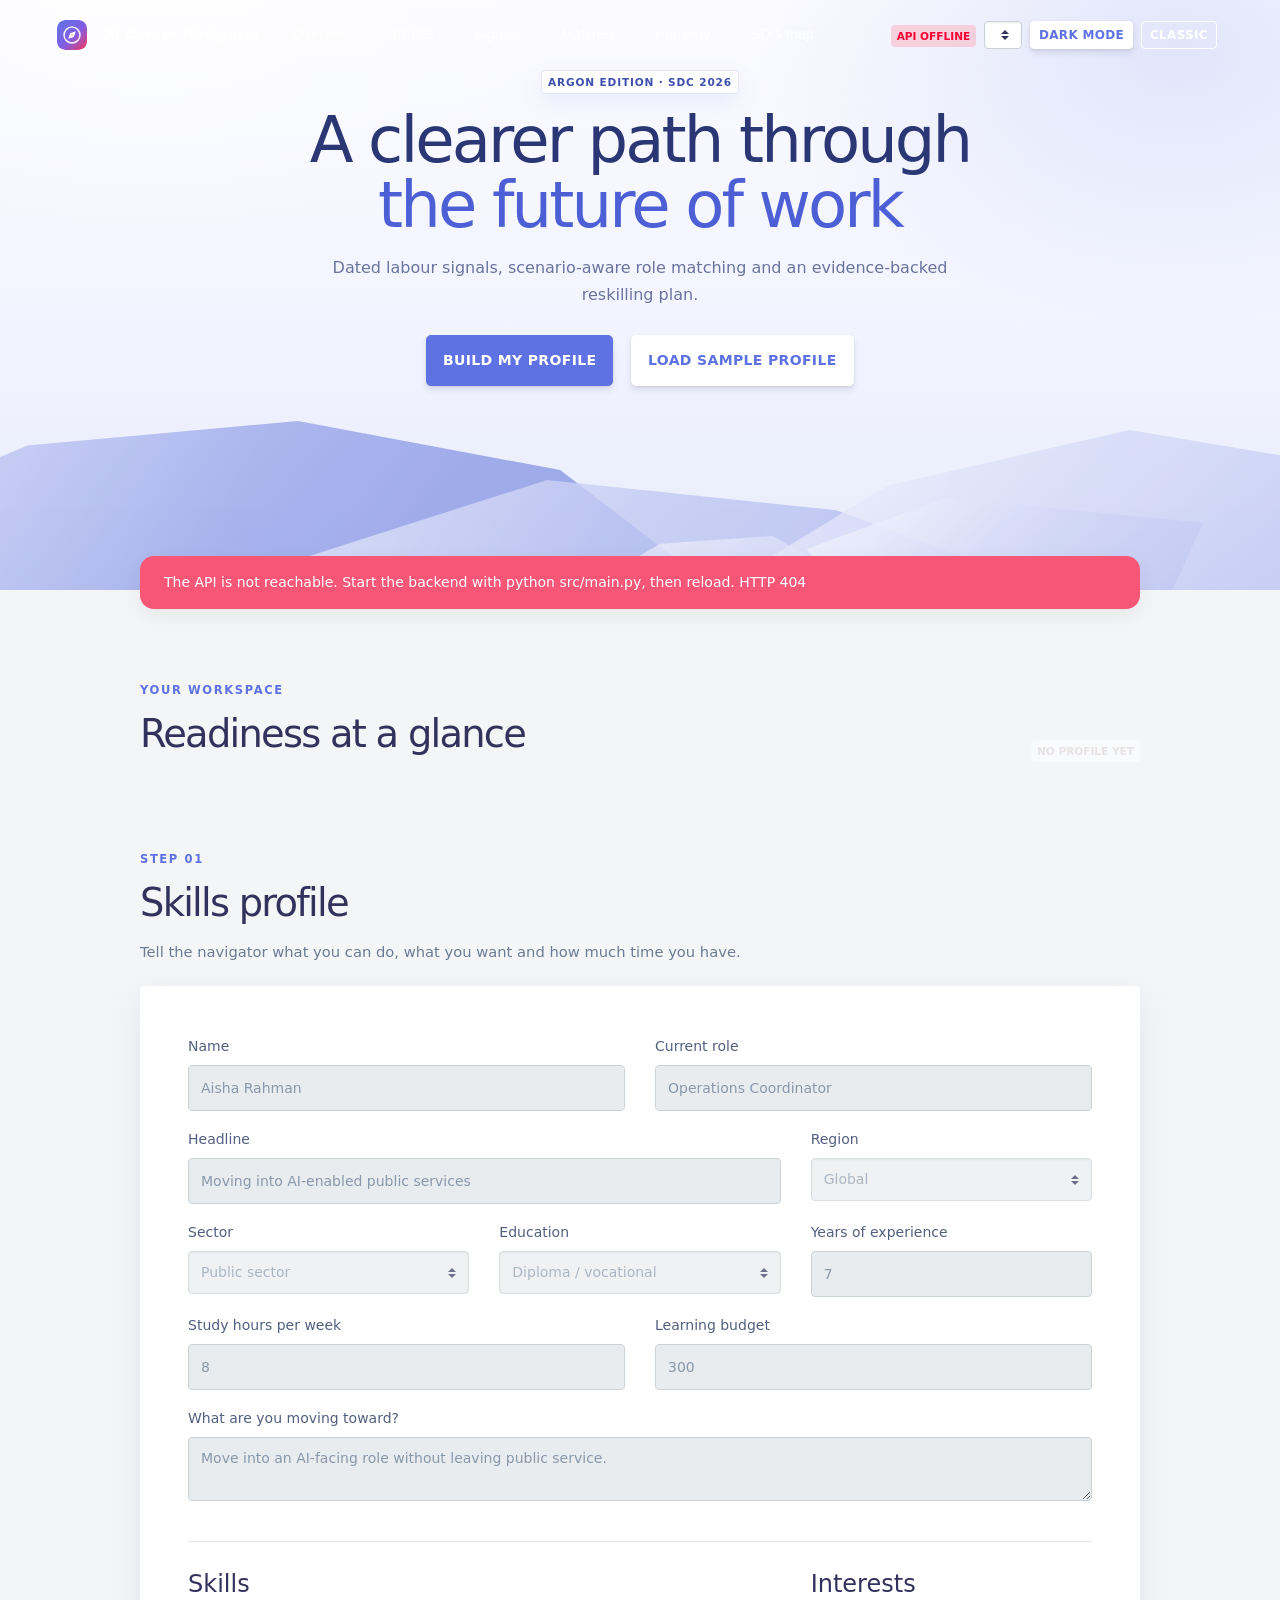
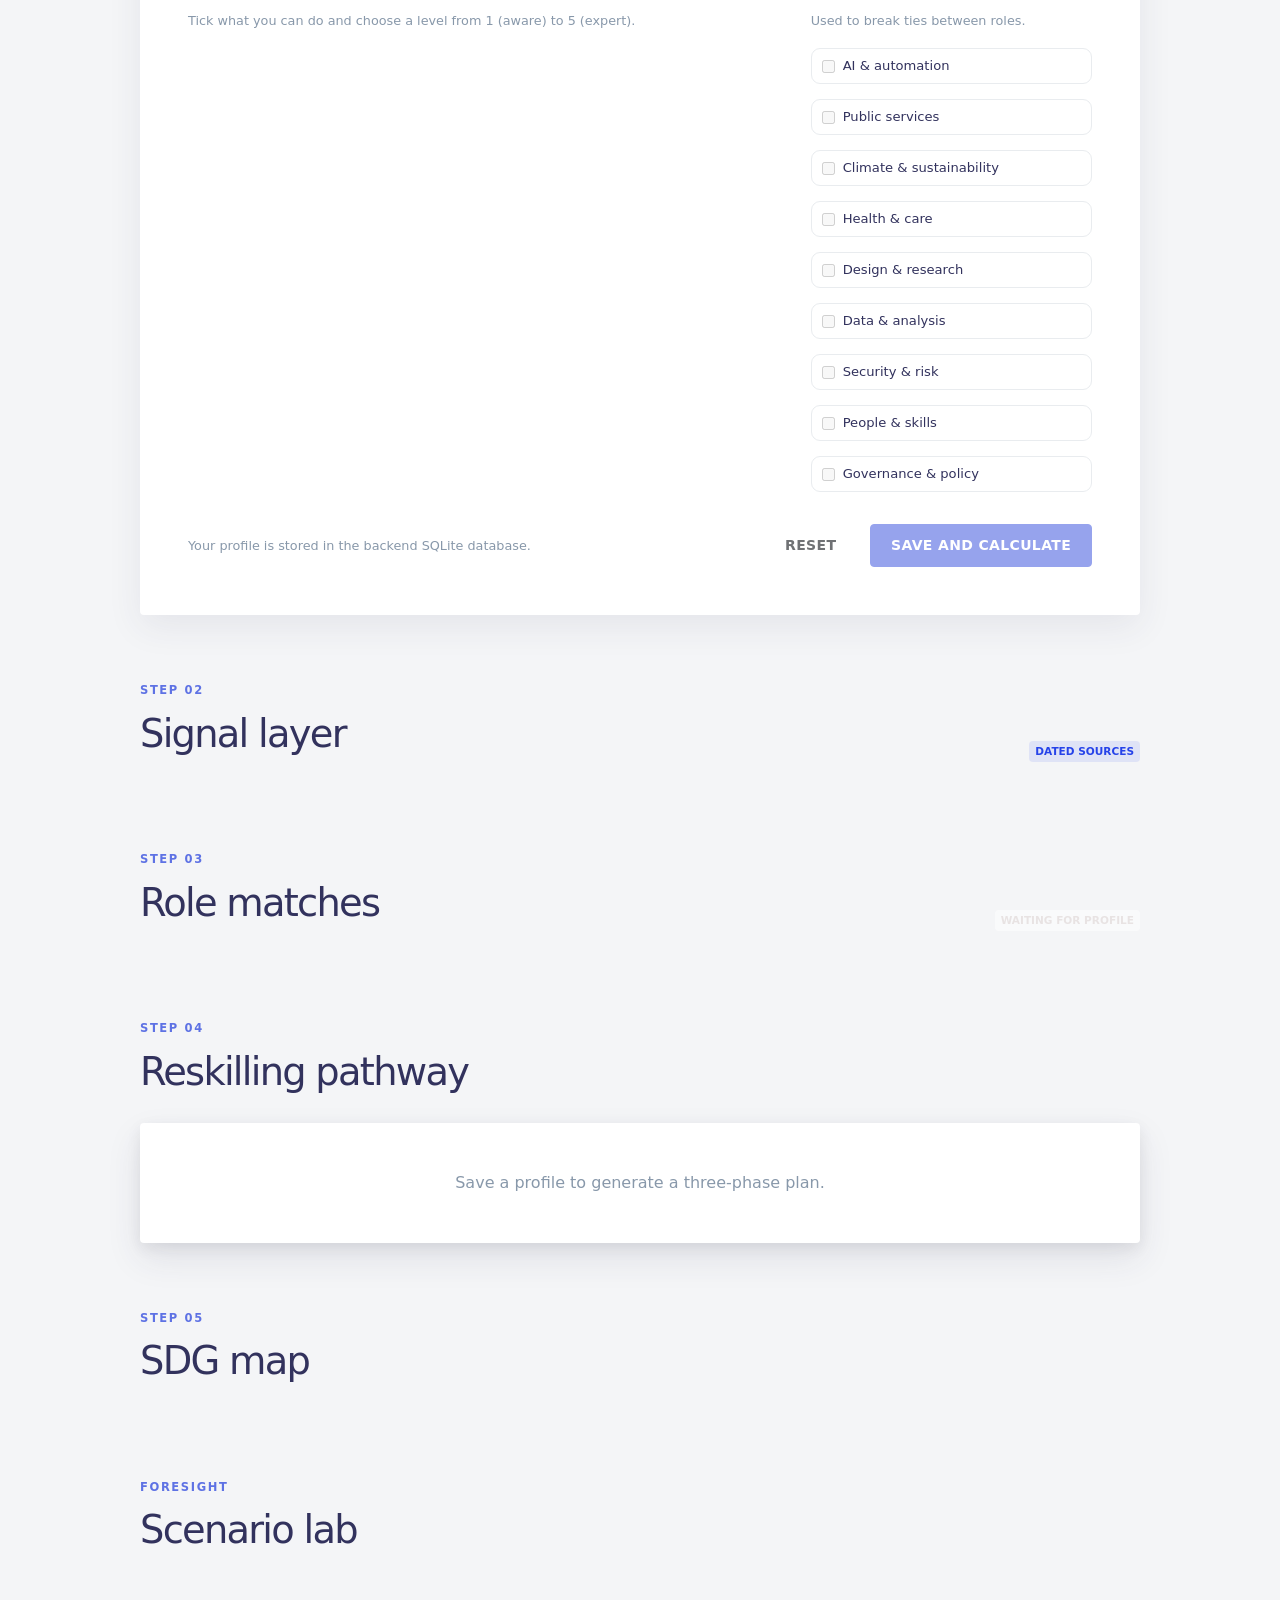
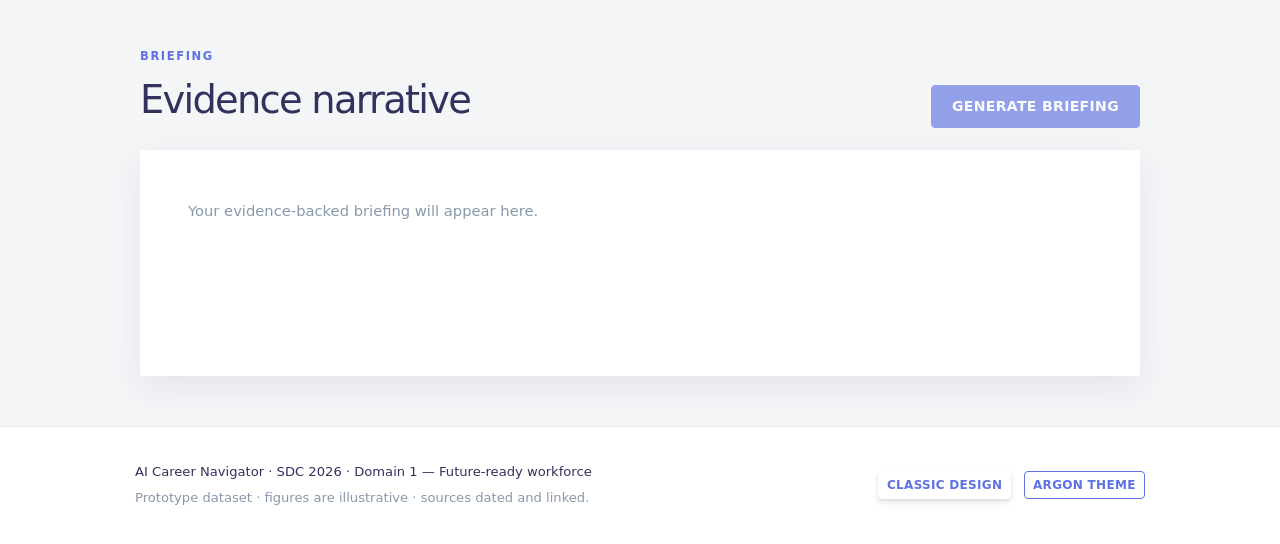
==== commit 1dd870f6: "style(banner): use periwinkle polygon banner" ====
--- a/src/frontend/index.html
+++ b/src/frontend/index.html
@@ -54,18 +54,22 @@
   </div>
 
   <section id="banner" class="banner app-banner section section-lg section-shaped">
-    <div class="shape shape-style-1 shape-primary">
-      <span></span><span></span><span></span><span></span><span></span><span></span><span></span><span></span><span></span>
+    <div class="app-banner__polygons" aria-hidden="true">
+      <span class="app-banner__polygon app-banner__polygon--1"></span>
+      <span class="app-banner__polygon app-banner__polygon--2"></span>
+      <span class="app-banner__polygon app-banner__polygon--3"></span>
+      <span class="app-banner__polygon app-banner__polygon--4"></span>
+      <span class="app-banner__polygon app-banner__polygon--5"></span>
     </div>
     <div class="banner-container container text-center">
-      <span class="badge badge-white app-eyebrow">Argon Edition · SDC 2026</span>
-      <h1 class="banner-title text-white">A clearer path through<br /><span class="text-white">the future of work</span></h1>
+      <span class="badge app-eyebrow app-banner__eyebrow">Argon Edition · SDC 2026</span>
+      <h1 class="banner-title">A clearer path through<br /><span>the future of work</span></h1>
       <p class="banner-subtitle app-banner-lead">
         Dated labour signals, scenario-aware role matching and an evidence-backed reskilling plan.
       </p>
       <div class="app-banner-actions">
-        <a class="btn btn-white btn-lg" href="#profile">Build my profile</a>
-        <button id="sampleBtn" class="btn btn-outline-white btn-lg" type="button">Load sample profile</button>
+        <a class="btn btn-primary btn-lg" href="#profile">Build my profile</a>
+        <button id="sampleBtn" class="btn btn-neutral btn-lg" type="button">Load sample profile</button>
       </div>
     </div>
   </section>
--- a/src/frontend/css/app.css
+++ b/src/frontend/css/app.css
@@ -14,16 +14,23 @@
 }
 
 .app-banner {
+  position: relative;
+  isolation: isolate;
+  overflow: hidden;
   height: auto !important;
-  min-height: 430px;
+  min-height: 590px;
   margin-bottom: 0;
-  padding: 62px 0 74px;
+  padding: 70px 0 170px;
+  color: #2b3674;
   background:
-    radial-gradient(780px 420px at 78% 8%, rgba(255, 255, 255, 0.18), transparent 62%),
-    linear-gradient(135deg, #5e72e4 0%, #825ee4 58%, #f5365c 135%) !important;
+    radial-gradient(720px 460px at 12% -8%, rgba(255, 255, 255, 0.92), transparent 62%),
+    radial-gradient(640px 420px at 92% 8%, rgba(206, 212, 246, 0.55), transparent 66%),
+    linear-gradient(180deg, #fbfbff 0%, #f2f4ff 54%, #e8ecfa 100%) !important;
 }
 
 .app-banner .banner-container {
+  position: relative;
+  z-index: 2;
   height: auto !important;
   display: flex;
   flex-direction: column;
@@ -36,22 +43,34 @@
   transform: none;
   max-width: 860px;
   margin: 14px auto 0;
+  color: #2b3674 !important;
   font-size: clamp(2.2rem, 5vw, 4.2rem);
   line-height: 1.02;
   letter-spacing: -0.045em;
 }
 
+.app-banner .banner-title span {
+  color: #4c5fd5;
+}
+
 .app-banner .banner-subtitle {
   max-width: 660px;
   margin: 16px auto 0;
+  color: #5b6694 !important;
   font-size: 1rem;
   line-height: 1.7;
-  color: rgba(255, 255, 255, 0.82) !important;
 }
 
 .app-eyebrow {
   letter-spacing: 0.08em;
   text-transform: uppercase;
+}
+
+.app-banner__eyebrow {
+  border: 1px solid rgba(94, 114, 228, 0.18);
+  background: rgba(255, 255, 255, 0.86);
+  color: #3f4faf;
+  box-shadow: 0 8px 22px rgba(94, 114, 228, 0.1);
 }
 
 .app-banner-actions {
@@ -60,6 +79,81 @@
   justify-content: center;
   gap: 10px;
   margin-top: 26px;
+}
+
+/* Argon page banner: faceted periwinkle polygons, partially cut by the banner edge. */
+.app-banner__polygons {
+  position: absolute;
+  z-index: 1;
+  right: 0;
+  bottom: 0;
+  left: 0;
+  height: 275px;
+  pointer-events: none;
+}
+
+.app-banner__polygon {
+  position: absolute;
+  display: block;
+  bottom: -76px;
+  opacity: 0.92;
+  filter: drop-shadow(0 18px 26px rgba(94, 114, 228, 0.08));
+}
+
+.app-banner__polygon::before {
+  position: absolute;
+  inset: 0;
+  content: "";
+  clip-path: inherit;
+  background: linear-gradient(122deg, rgba(255, 255, 255, 0.46) 0%, rgba(255, 255, 255, 0.06) 42%, transparent 68%);
+}
+
+.app-banner__polygon--1 {
+  left: -10%;
+  width: 64%;
+  height: 245px;
+  clip-path: polygon(0 37%, 19% 10%, 52% 0, 84% 20%, 100% 61%, 91% 100%, 0 100%);
+  background: linear-gradient(135deg, #acb6f0 0%, #9ba8ea 54%, #8d9ce3 100%);
+}
+
+.app-banner__polygon--2 {
+  left: 23%;
+  width: 58%;
+  height: 168px;
+  bottom: -58px;
+  opacity: 0.8;
+  clip-path: polygon(0 48%, 34% 0, 73% 18%, 100% 62%, 82% 100%, 12% 100%);
+  background: linear-gradient(130deg, #ced4f6 0%, #bbC4f2 52%, #acb6f0 100%);
+}
+
+.app-banner__polygon--3 {
+  right: -12%;
+  width: 54%;
+  height: 232px;
+  bottom: -72px;
+  opacity: 0.72;
+  clip-path: polygon(0 62%, 21% 24%, 56% 0, 100% 22%, 100% 100%, 17% 100%);
+  background: linear-gradient(135deg, #e4e7fa 0%, #ced4f6 46%, #acb6f0 100%);
+}
+
+.app-banner__polygon--4 {
+  right: 6%;
+  width: 31%;
+  height: 146px;
+  bottom: -54px;
+  opacity: 0.7;
+  clip-path: polygon(0 35%, 35% 0, 100% 17%, 86% 100%, 18% 100%);
+  background: linear-gradient(140deg, #f1f3fd 0%, #ced4f6 52%, #b9c2f1 100%);
+}
+
+.app-banner__polygon--5 {
+  left: 45%;
+  width: 22%;
+  height: 96px;
+  bottom: -42px;
+  opacity: 0.55;
+  clip-path: polygon(0 58%, 30% 8%, 70% 0, 100% 52%, 81% 100%, 13% 100%);
+  background: linear-gradient(145deg, #ffffff 0%, #e6e9fa 55%, #ced4f6 100%);
 }
 
 .brand-logo {
@@ -608,8 +702,42 @@
 
 @media (max-width: 575.98px) {
   .app-banner {
-    min-height: 390px;
-    padding: 48px 0 58px;
+    min-height: 540px;
+    padding: 48px 0 142px;
+  }
+
+  .app-banner__polygons {
+    height: 215px;
+  }
+
+  .app-banner__polygon--1 {
+    left: -22%;
+    width: 86%;
+    height: 190px;
+  }
+
+  .app-banner__polygon--2 {
+    left: 12%;
+    width: 76%;
+    height: 132px;
+  }
+
+  .app-banner__polygon--3 {
+    right: -22%;
+    width: 70%;
+    height: 180px;
+  }
+
+  .app-banner__polygon--4 {
+    right: 2%;
+    width: 42%;
+    height: 112px;
+  }
+
+  .app-banner__polygon--5 {
+    left: 38%;
+    width: 32%;
+    height: 76px;
   }
 
   .app-banner .banner-title {
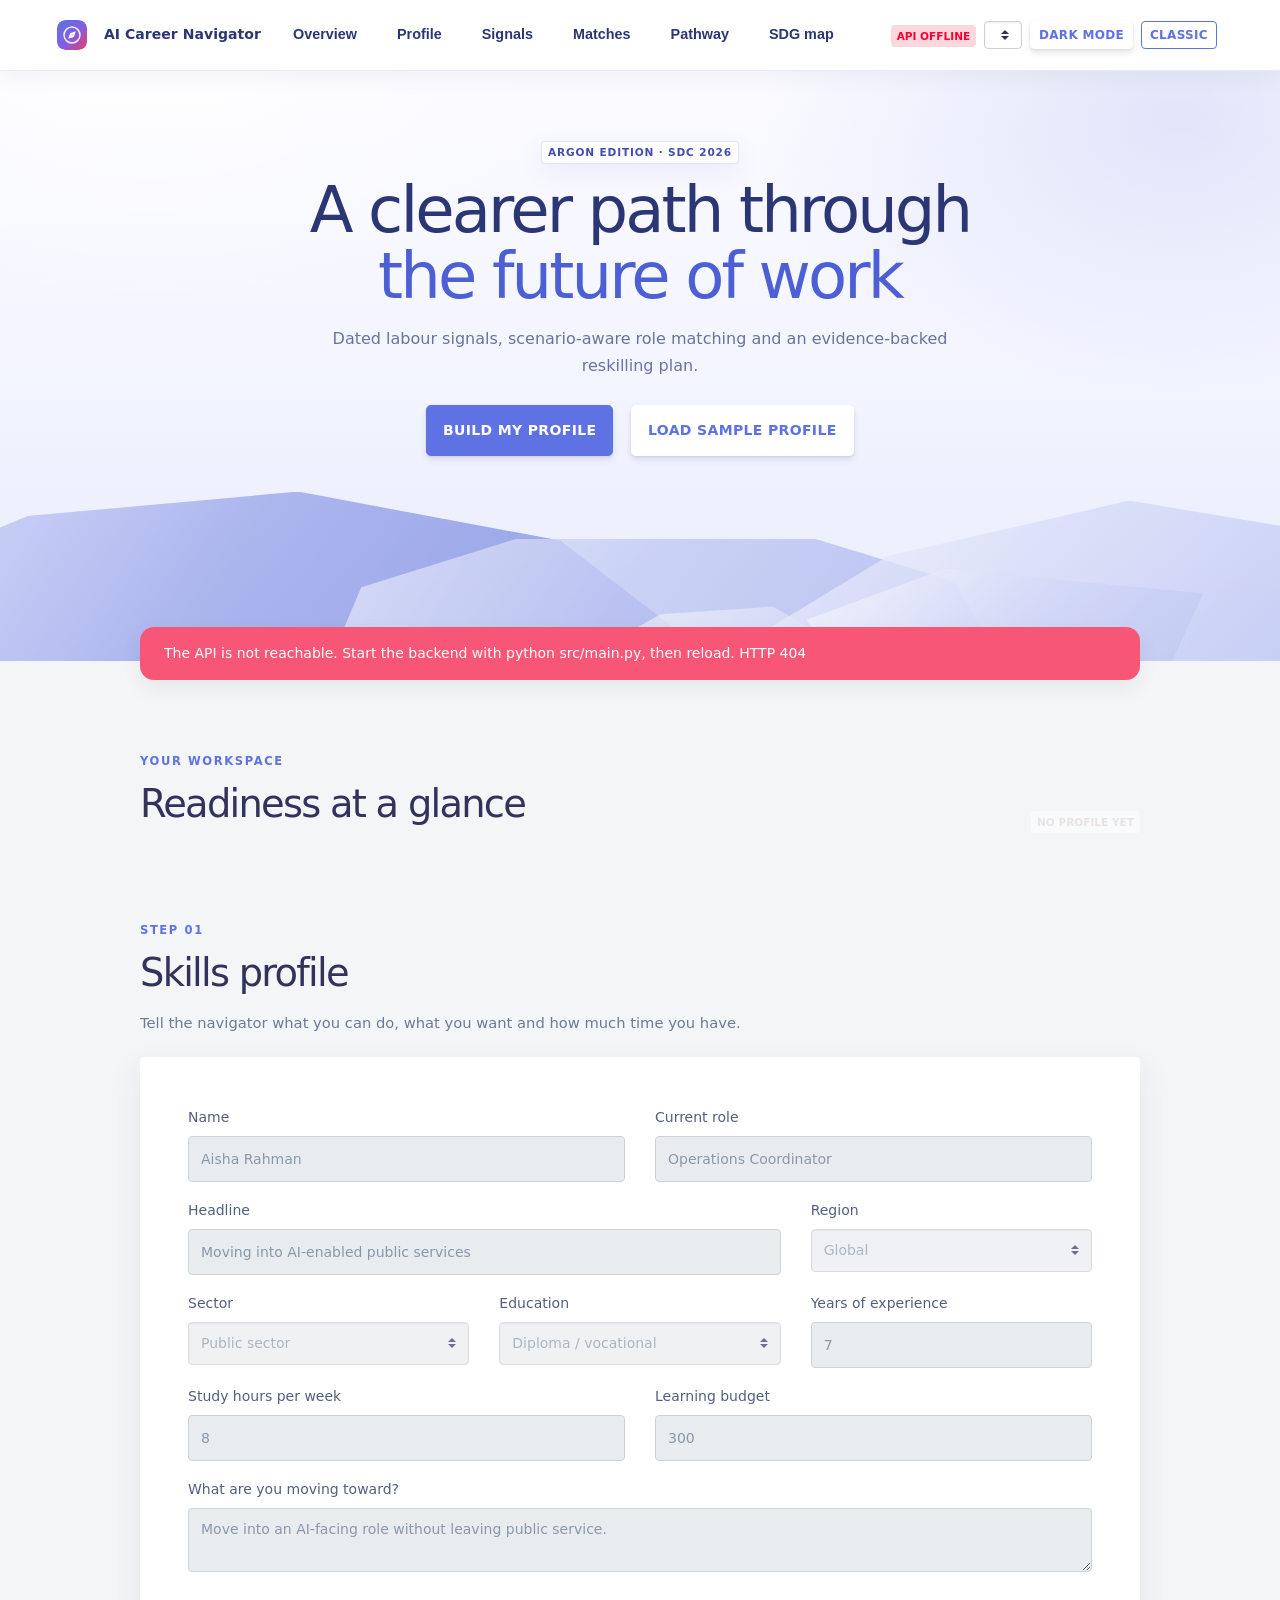
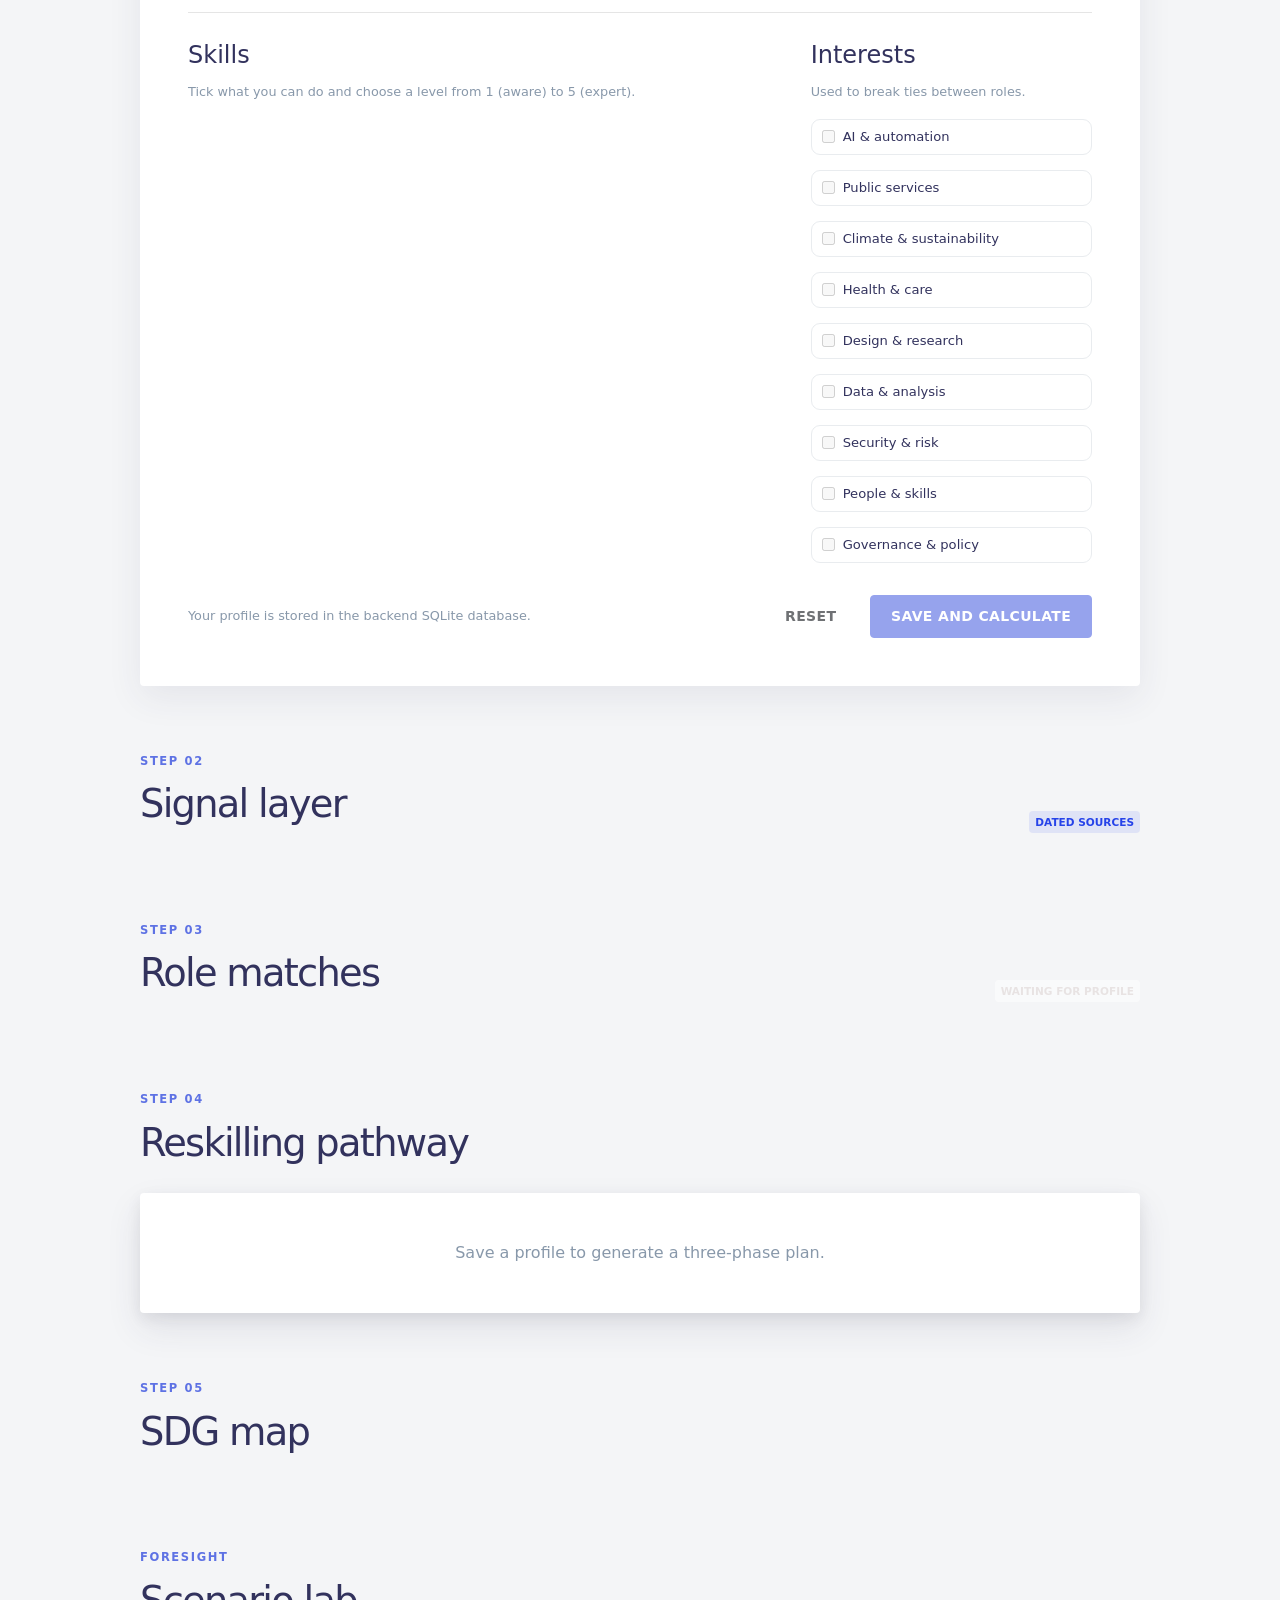
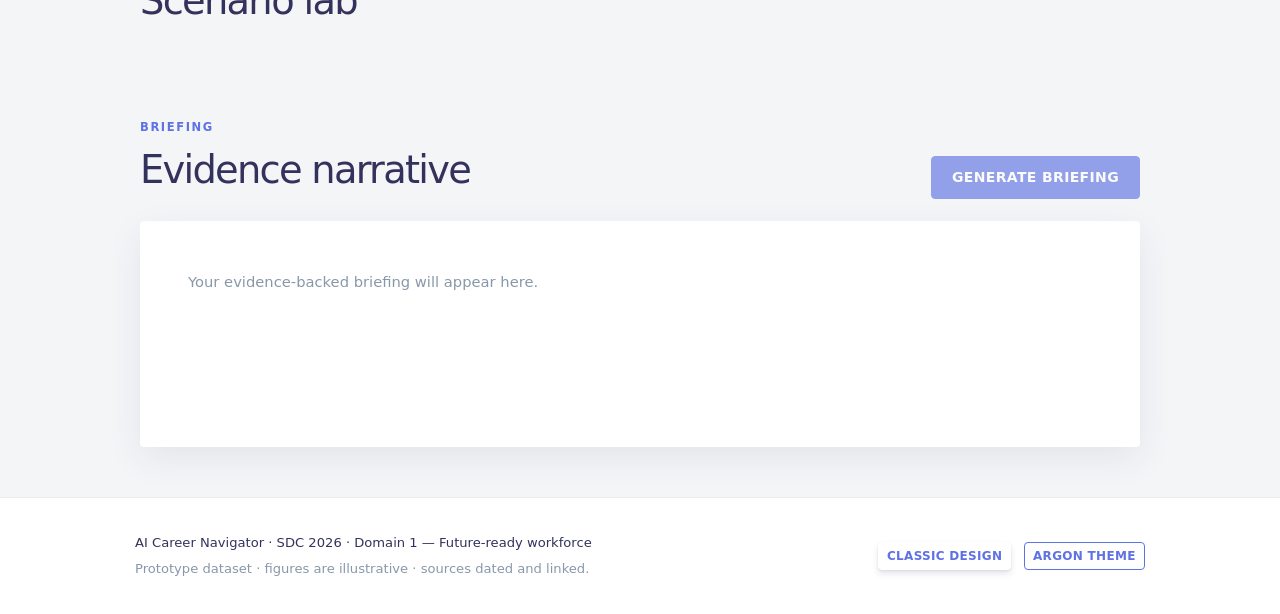
==== commit 8f4a9a96: "fix(frontend): make Argon navbar text readable" ====
--- a/src/frontend/index.html
+++ b/src/frontend/index.html
@@ -14,7 +14,7 @@
 <body>
   <div id="toolbar">
     <header class="header-global">
-      <nav id="navbar-main" class="navbar navbar-main navbar-expand-lg navbar-transparent navbar-light bg-primary">
+      <nav id="navbar-main" class="navbar navbar-main navbar-expand-lg navbar-light bg-white">
         <div class="container">
           <a class="navbar-brand" href="#overview">
             <img class="brand-logo" src="assets/argon-mark.svg" alt="" />
@@ -44,7 +44,7 @@
                 <button id="themeToggle" class="btn btn-sm btn-neutral" type="button">Dark mode</button>
               </li>
               <li class="nav-item">
-                <a class="btn btn-sm btn-outline-white" href="/legacy/">Classic</a>
+                <a class="btn btn-sm btn-outline-primary" href="/legacy/">Classic</a>
               </li>
             </ul>
           </div>
--- a/src/frontend/css/app.css
+++ b/src/frontend/css/app.css
@@ -11,6 +11,66 @@
 
 html.darkmode body {
   background: #131313;
+}
+
+/* The banner is light, so the Argon navbar must not use the transparent/white
+   navbar variant. Keep the Argon navbar structure but give it a readable
+   light surface and dark navigation text. */
+#navbar-main {
+  position: sticky;
+  top: 0;
+  z-index: 1030;
+  background: rgba(255, 255, 255, 0.94) !important;
+  border-bottom: 1px solid #e7eaf7;
+  box-shadow: 0 6px 22px rgba(50, 50, 93, 0.06);
+  backdrop-filter: blur(14px);
+  -webkit-backdrop-filter: blur(14px);
+}
+
+#navbar-main .navbar-brand {
+  color: #2b3674 !important;
+  font-weight: 700;
+}
+
+#navbar-main .navbar-brand:hover,
+#navbar-main .navbar-brand:focus {
+  color: #4c5fd5 !important;
+}
+
+#navbar-main .navbar-nav .nav-link {
+  color: #2b3674 !important;
+  font-weight: 550;
+}
+
+#navbar-main .navbar-nav .nav-link:hover,
+#navbar-main .navbar-nav .nav-link:focus,
+#navbar-main .navbar-nav .nav-link.active {
+  color: #4c5fd5 !important;
+}
+
+#navbar-main .navbar-toggler {
+  color: #2b3674;
+  border-color: rgba(43, 54, 116, 0.2);
+}
+
+#navbar-main .navbar-toggler-icon {
+  filter: invert(17%) sepia(25%) saturate(1778%) hue-rotate(219deg) brightness(91%) contrast(94%);
+}
+
+html.darkmode #navbar-main {
+  background: rgba(24, 24, 24, 0.94) !important;
+  border-bottom-color: #333;
+}
+
+html.darkmode #navbar-main .navbar-brand,
+html.darkmode #navbar-main .navbar-nav .nav-link {
+  color: #f8f9fe !important;
+}
+
+html.darkmode #navbar-main .navbar-nav .nav-link:hover,
+html.darkmode #navbar-main .navbar-nav .nav-link:focus,
+html.darkmode #navbar-main .navbar-nav .nav-link.active {
+  color: #acb6f0 !important;
 }
 
 .app-banner {
@@ -119,10 +179,10 @@
 .app-banner__polygon--2 {
   left: 23%;
   width: 58%;
-  height: 168px;
+  height: 180px;
   bottom: -58px;
   opacity: 0.8;
-  clip-path: polygon(0 48%, 34% 0, 73% 18%, 100% 62%, 82% 100%, 12% 100%);
+  clip-path: polygon(30% 0%, 70% 0%, 89% 24%, 94% 61%, 70% 100%, 30% 100%, 5% 66%, 9% 27%);
   background: linear-gradient(130deg, #ced4f6 0%, #bbC4f2 52%, #acb6f0 100%);
 }
 
@@ -683,6 +743,20 @@
 }
 
 @media (max-width: 991.98px) {
+  #navbar-main .navbar-collapse {
+    margin-top: 10px;
+    padding: 10px 12px;
+    border: 1px solid #e7eaf7;
+    border-radius: 12px;
+    background: #ffffff;
+    box-shadow: 0 12px 26px rgba(50, 50, 93, 0.1);
+  }
+
+  html.darkmode #navbar-main .navbar-collapse {
+    border-color: #333;
+    background: #1e1e1e;
+  }
+
   .app-shell {
     margin-top: 0;
   }
@@ -760,4 +834,4 @@
   .app-section-head {
     align-items: flex-start;
   }
-}
+}
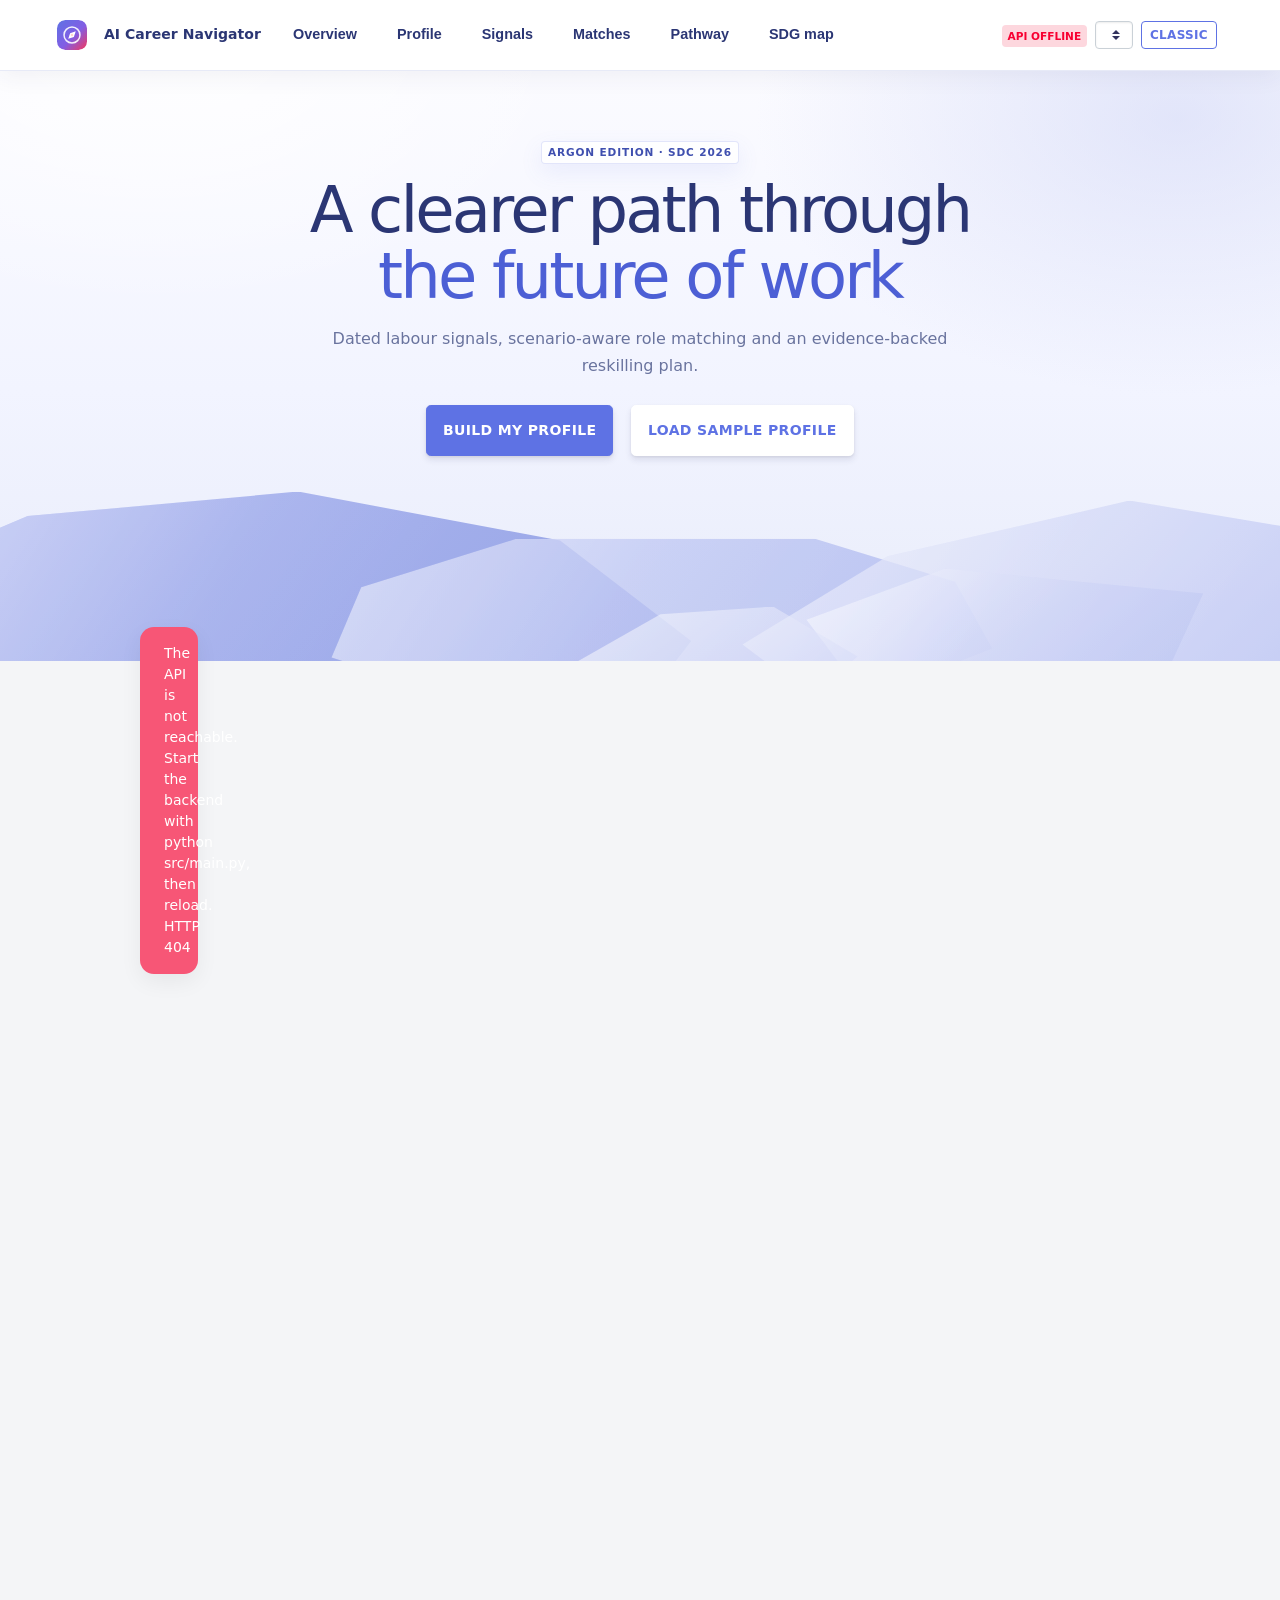
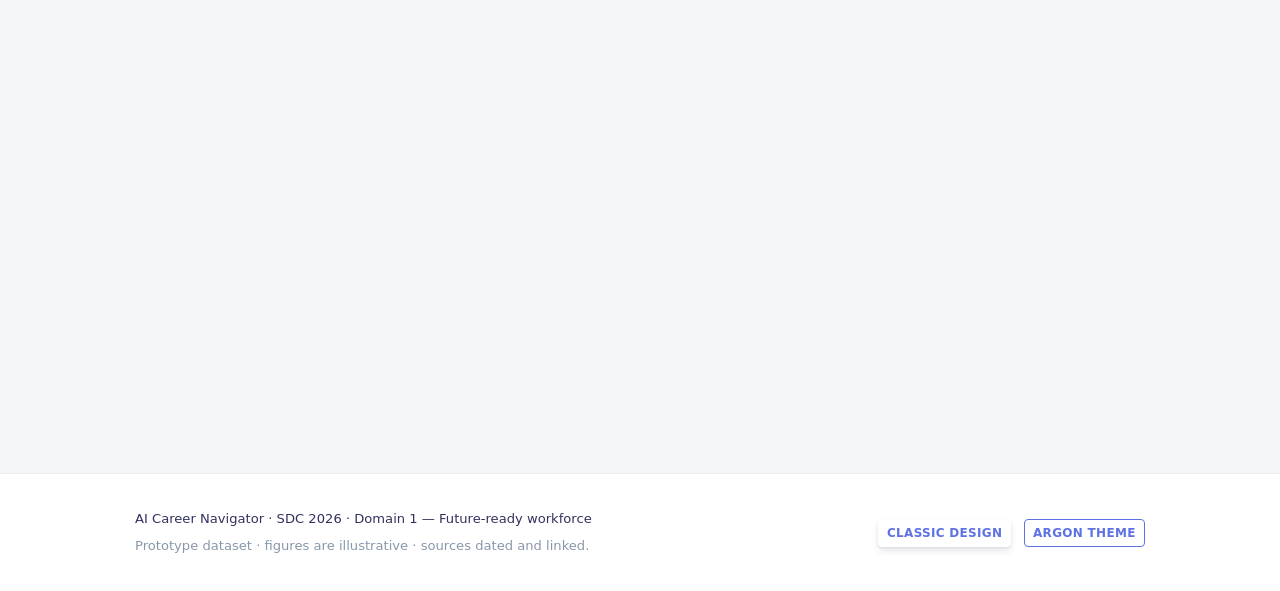
==== commit fef8d212: "feat(frontend): remove dark mode, add mosaic layout and scroll reveal" ====
--- a/src/frontend/index.html
+++ b/src/frontend/index.html
@@ -1,16 +1,20 @@
 <!doctype html>
 <html lang="en">
+
 <head>
   <meta charset="utf-8" />
   <meta name="viewport" content="width=device-width, initial-scale=1" />
   <title>AI Career Navigator · Argon Edition</title>
-  <meta name="description" content="AI Career Navigator — workforce foresight, role matching, reskilling pathways and SDG mapping." />
+  <meta name="description"
+    content="AI Career Navigator — workforce foresight, role matching, reskilling pathways and SDG mapping." />
   <meta name="theme-color" content="#5e72e4" />
   <link rel="icon" href="assets/argon-mark.svg" type="image/svg+xml" />
   <link rel="stylesheet" href="vendor/argon/argon_css_merged.css" />
   <link rel="stylesheet" href="vendor/argon/style.css" />
+  <script>document.documentElement.classList.add("reveal-ready");</script>
   <link rel="stylesheet" href="css/app.css" />
 </head>
+
 <body>
   <div id="toolbar">
     <header class="header-global">
@@ -38,10 +42,8 @@
                 <span id="apiStatus" class="badge badge-success">Connecting…</span>
               </li>
               <li class="nav-item mr-lg-2">
-                <select id="scenarioSelect" class="custom-select custom-select-sm" aria-label="Future scenario"></select>
-              </li>
-              <li class="nav-item mr-lg-2">
-                <button id="themeToggle" class="btn btn-sm btn-neutral" type="button">Dark mode</button>
+                <select id="scenarioSelect" class="custom-select custom-select-sm"
+                  aria-label="Future scenario"></select>
               </li>
               <li class="nav-item">
                 <a class="btn btn-sm btn-outline-primary" href="/legacy/">Classic</a>
@@ -75,9 +77,9 @@
   </section>
 
   <main class="container app-shell" id="main">
-    <div id="notice" class="alert alert-warning app-notice d-none" role="alert"></div>
-
-    <section id="overview" class="app-section">
+    <div id="notice" class="alert alert-warning app-notice app-span-12 d-none" role="alert"></div>
+
+    <section id="overview" class="app-section app-span-12 app-reveal">
       <div class="app-section-head">
         <div>
           <p class="app-kicker">Your workspace</p>
@@ -88,7 +90,7 @@
       <div id="overviewCards" class="row"></div>
     </section>
 
-    <section id="profile" class="app-section">
+    <section id="profile" class="app-section app-span-7 app-reveal">
       <div class="app-section-head">
         <div>
           <p class="app-kicker">Step 01</p>
@@ -115,16 +117,22 @@
               <div class="col-md-8">
                 <div class="form-group">
                   <label class="form-control-label" for="headline">Headline</label>
-                  <input class="form-control" id="headline" name="headline" value="Moving into AI-enabled public services" />
+                  <input class="form-control" id="headline" name="headline"
+                    value="Moving into AI-enabled public services" />
                 </div>
               </div>
               <div class="col-md-4">
                 <div class="form-group">
                   <label class="form-control-label" for="region">Region</label>
                   <select class="custom-select" id="region" name="region">
-                    <option>Global</option><option>Southeast Asia</option><option>Singapore</option>
-                    <option>Malaysia</option><option>APAC</option><option>EU</option>
-                    <option>United Kingdom</option><option>North America</option>
+                    <option>Global</option>
+                    <option>Southeast Asia</option>
+                    <option>Singapore</option>
+                    <option>Malaysia</option>
+                    <option>APAC</option>
+                    <option>EU</option>
+                    <option>United Kingdom</option>
+                    <option>North America</option>
                   </select>
                 </div>
               </div>
@@ -132,10 +140,16 @@
                 <div class="form-group">
                   <label class="form-control-label" for="sector">Sector</label>
                   <select class="custom-select" id="sector" name="sector">
-                    <option>Public sector</option><option>Healthcare</option><option>Education</option>
-                    <option>Manufacturing &amp; logistics</option><option>Energy &amp; utilities</option>
-                    <option>Finance</option><option>Technology</option><option>Retail &amp; services</option>
-                    <option>Media</option><option>Other</option>
+                    <option>Public sector</option>
+                    <option>Healthcare</option>
+                    <option>Education</option>
+                    <option>Manufacturing &amp; logistics</option>
+                    <option>Energy &amp; utilities</option>
+                    <option>Finance</option>
+                    <option>Technology</option>
+                    <option>Retail &amp; services</option>
+                    <option>Media</option>
+                    <option>Other</option>
                   </select>
                 </div>
               </div>
@@ -143,21 +157,27 @@
                 <div class="form-group">
                   <label class="form-control-label" for="education">Education</label>
                   <select class="custom-select" id="education" name="education">
-                    <option>Secondary</option><option selected>Diploma / vocational</option>
-                    <option>Bachelor's degree</option><option>Master's degree</option><option>Doctorate</option><option>Other</option>
+                    <option>Secondary</option>
+                    <option selected>Diploma / vocational</option>
+                    <option>Bachelor's degree</option>
+                    <option>Master's degree</option>
+                    <option>Doctorate</option>
+                    <option>Other</option>
                   </select>
                 </div>
               </div>
               <div class="col-md-4">
                 <div class="form-group">
                   <label class="form-control-label" for="yearsExperience">Years of experience</label>
-                  <input class="form-control" id="yearsExperience" name="yearsExperience" type="number" min="0" max="50" value="7" />
+                  <input class="form-control" id="yearsExperience" name="yearsExperience" type="number" min="0" max="50"
+                    value="7" />
                 </div>
               </div>
               <div class="col-md-6">
                 <div class="form-group">
                   <label class="form-control-label" for="hoursPerWeek">Study hours per week</label>
-                  <input class="form-control" id="hoursPerWeek" name="hoursPerWeek" type="number" min="1" max="40" value="8" />
+                  <input class="form-control" id="hoursPerWeek" name="hoursPerWeek" type="number" min="1" max="40"
+                    value="8" />
                 </div>
               </div>
               <div class="col-md-6">
@@ -169,7 +189,8 @@
               <div class="col-12">
                 <div class="form-group">
                   <label class="form-control-label" for="goal">What are you moving toward?</label>
-                  <textarea class="form-control" id="goal" name="goal" rows="2">Move into an AI-facing role without leaving public service.</textarea>
+                  <textarea class="form-control" id="goal" name="goal"
+                    rows="2">Move into an AI-facing role without leaving public service.</textarea>
                 </div>
               </div>
             </div>
@@ -200,53 +221,72 @@
       </div>
     </section>
 
-    <section id="signals" class="app-section">
-      <div class="app-section-head">
-        <div><p class="app-kicker">Step 02</p><h2 class="h1">Signal layer</h2></div>
+    <section id="signals" class="app-section app-span-5 app-reveal">
+      <div class="app-section-head">
+        <div>
+          <p class="app-kicker">Step 02</p>
+          <h2 class="h1">Signal layer</h2>
+        </div>
         <span class="badge badge-primary">Dated sources</span>
       </div>
       <div id="signalList" class="row"></div>
     </section>
 
-    <section id="matches" class="app-section">
-      <div class="app-section-head">
-        <div><p class="app-kicker">Step 03</p><h2 class="h1">Role matches</h2></div>
+    <section id="matches" class="app-section app-span-12 app-reveal">
+      <div class="app-section-head">
+        <div>
+          <p class="app-kicker">Step 03</p>
+          <h2 class="h1">Role matches</h2>
+        </div>
         <span id="matchMeta" class="badge badge-neutral">Waiting for profile</span>
       </div>
       <div id="matchList" class="row"></div>
     </section>
 
-    <section id="pathway" class="app-section">
-      <div class="app-section-head">
-        <div><p class="app-kicker">Step 04</p><h2 class="h1">Reskilling pathway</h2></div>
+    <section id="pathway" class="app-section app-span-7 app-reveal">
+      <div class="app-section-head">
+        <div>
+          <p class="app-kicker">Step 04</p>
+          <h2 class="h1">Reskilling pathway</h2>
+        </div>
       </div>
       <div id="pathwayContent" class="app-empty card shadow border-0">
         <div class="card-body p-5 text-center text-muted">Save a profile to generate a three-phase plan.</div>
       </div>
     </section>
 
-    <section id="sdg" class="app-section">
-      <div class="app-section-head">
-        <div><p class="app-kicker">Step 05</p><h2 class="h1">SDG map</h2></div>
+    <section id="sdg" class="app-section app-span-5 app-reveal">
+      <div class="app-section-head">
+        <div>
+          <p class="app-kicker">Step 05</p>
+          <h2 class="h1">SDG map</h2>
+        </div>
       </div>
       <div id="sdgGrid" class="row"></div>
     </section>
 
-    <section id="scenarios" class="app-section">
-      <div class="app-section-head">
-        <div><p class="app-kicker">Foresight</p><h2 class="h1">Scenario lab</h2></div>
+    <section id="scenarios" class="app-section app-span-5 app-reveal">
+      <div class="app-section-head">
+        <div>
+          <p class="app-kicker">Foresight</p>
+          <h2 class="h1">Scenario lab</h2>
+        </div>
       </div>
       <div id="scenarioCards" class="row"></div>
     </section>
 
-    <section id="narrative" class="app-section">
-      <div class="app-section-head">
-        <div><p class="app-kicker">Briefing</p><h2 class="h1">Evidence narrative</h2></div>
+    <section id="narrative" class="app-section app-span-7 app-reveal">
+      <div class="app-section-head">
+        <div>
+          <p class="app-kicker">Briefing</p>
+          <h2 class="h1">Evidence narrative</h2>
+        </div>
         <button id="briefingBtn" class="btn btn-primary" type="button" disabled>Generate briefing</button>
       </div>
       <div class="card shadow border-0 app-card">
         <div class="card-body p-4 p-lg-5">
-          <div id="narrativeOutput" class="app-narrative text-muted">Your evidence-backed briefing will appear here.</div>
+          <div id="narrativeOutput" class="app-narrative text-muted">Your evidence-backed briefing will appear here.
+          </div>
         </div>
       </div>
     </section>
@@ -261,7 +301,8 @@
         </div>
         <div class="col-md-5 text-md-right mt-3 mt-md-0">
           <a class="btn btn-sm btn-neutral" href="/legacy/">Classic design</a>
-          <a class="btn btn-sm btn-outline-primary" href="https://github.com/solstice23/argon-theme" target="_blank" rel="noopener">Argon Theme</a>
+          <a class="btn btn-sm btn-outline-primary" href="https://github.com/solstice23/argon-theme" target="_blank"
+            rel="noopener">Argon Theme</a>
         </div>
       </div>
     </div>
@@ -272,4 +313,5 @@
   <script src="vendor/argon/argon.min.js"></script>
   <script src="js/app.js"></script>
 </body>
-</html>
+
+</html>
--- a/src/frontend/css/app.css
+++ b/src/frontend/css/app.css
@@ -2,6 +2,7 @@
    Argon owns colour, type, nav, cards, buttons and form controls. */
 
 html {
+  color-scheme: only light;
   scroll-behavior: smooth;
 }
 
@@ -11,6 +12,78 @@
 
 html.darkmode body {
   background: #131313;
+}
+
+/* Desktop mosaic: sections can sit side by side instead of one long column. */
+.app-shell {
+  display: grid;
+  grid-template-columns: repeat(12, minmax(0, 1fr));
+  align-items: start;
+  column-gap: 28px;
+  row-gap: 0;
+}
+
+.app-shell > .app-span-12 {
+  grid-column: span 12;
+}
+
+.app-shell > .app-span-7 {
+  grid-column: span 7;
+}
+
+.app-shell > .app-span-5 {
+  grid-column: span 5;
+}
+
+.app-shell > .app-section {
+  min-width: 0;
+}
+
+/* Narrow Argon cards in the five-column rail. */
+.app-span-5 .row > [class*="col-"] {
+  flex: 0 0 100%;
+  max-width: 100%;
+}
+
+/* Scroll reveal: sections appear on the way down and fade out on the way up. */
+html.reveal-ready .app-reveal {
+  transform: translateY(28px);
+  opacity: 0;
+  filter: blur(3px);
+  transition:
+    opacity 0.68s cubic-bezier(0.2, 0.7, 0.25, 1),
+    transform 0.68s cubic-bezier(0.2, 0.7, 0.25, 1),
+    filter 0.68s cubic-bezier(0.2, 0.7, 0.25, 1);
+  will-change: opacity, transform;
+}
+
+html.reveal-ready .app-reveal.is-visible {
+  transform: translateY(0);
+  opacity: 1;
+  filter: blur(0);
+}
+
+@media (max-width: 1100px) {
+  .app-shell {
+    display: block;
+  }
+
+  .app-shell > .app-section,
+  .app-shell > .app-span-12,
+  .app-shell > .app-span-7,
+  .app-shell > .app-span-5 {
+    display: block;
+  }
+}
+
+@media (prefers-reduced-motion: reduce) {
+  html.reveal-ready .app-reveal,
+  html.reveal-ready .app-reveal.is-visible {
+    transform: none;
+    opacity: 1;
+    filter: none;
+    transition: none;
+  }
 }
 
 /* The banner is light, so the Argon navbar must not use the transparent/white
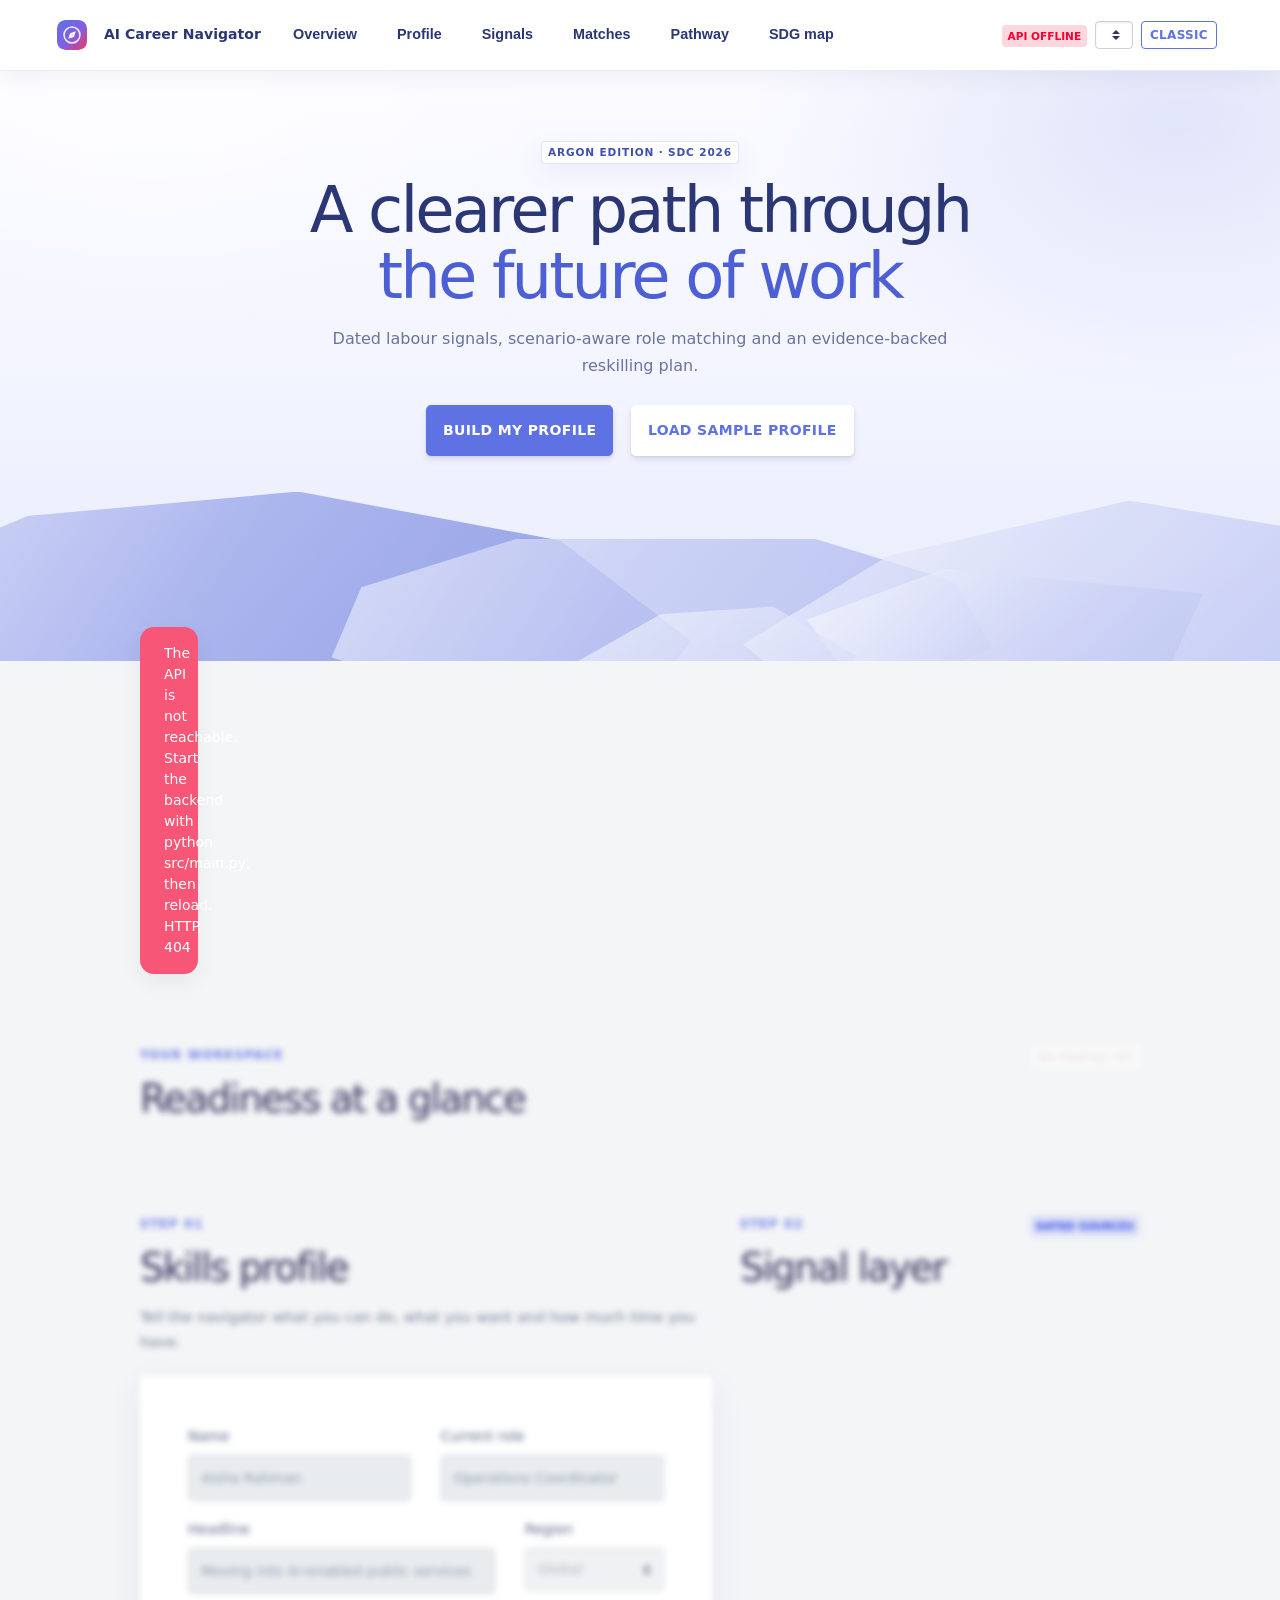
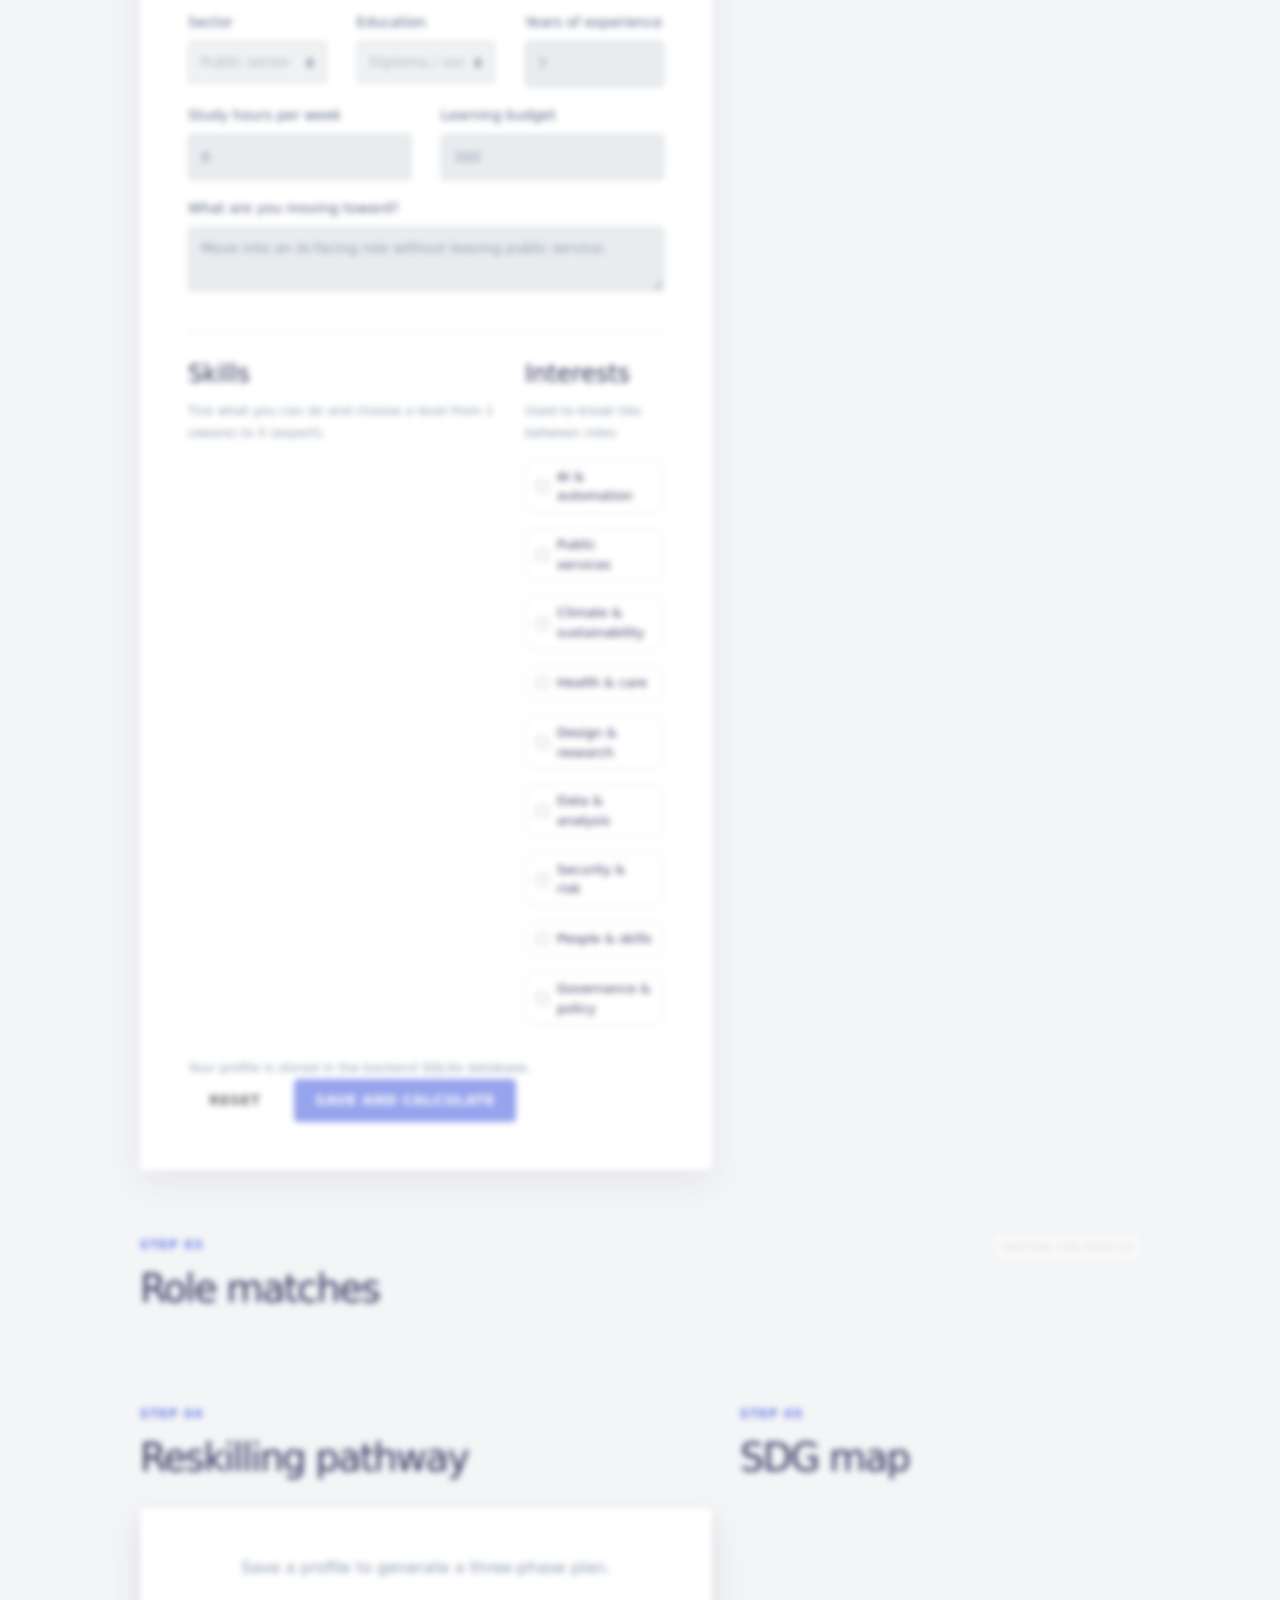
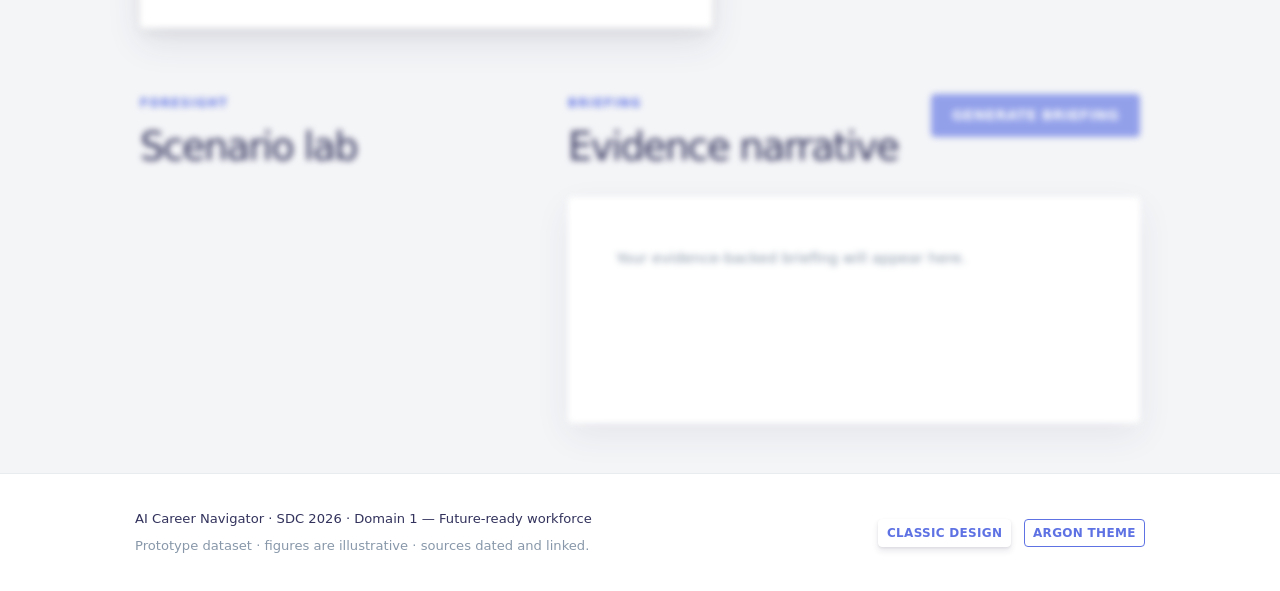
==== commit b0771db2: "fix(frontend): restore reveal visibility and align mosaic content" ====
--- a/src/frontend/index.html
+++ b/src/frontend/index.html
@@ -11,7 +11,6 @@
   <link rel="icon" href="assets/argon-mark.svg" type="image/svg+xml" />
   <link rel="stylesheet" href="vendor/argon/argon_css_merged.css" />
   <link rel="stylesheet" href="vendor/argon/style.css" />
-  <script>document.documentElement.classList.add("reveal-ready");</script>
   <link rel="stylesheet" href="css/app.css" />
 </head>
 
--- a/src/frontend/css/app.css
+++ b/src/frontend/css/app.css
@@ -40,16 +40,24 @@
 }
 
 /* Narrow Argon cards in the five-column rail. */
+.app-span-5 .row {
+  margin-right: 0;
+  margin-left: 0;
+}
+
 .app-span-5 .row > [class*="col-"] {
   flex: 0 0 100%;
   max-width: 100%;
+  padding-right: 0;
+  padding-left: 0;
+}
+
+.app-span-5 .app-section-head {
+  align-items: flex-start;
 }
 
 /* Scroll reveal: sections appear on the way down and fade out on the way up. */
 html.reveal-ready .app-reveal {
-  transform: translateY(28px);
-  opacity: 0;
-  filter: blur(3px);
   transition:
     opacity 0.68s cubic-bezier(0.2, 0.7, 0.25, 1),
     transform 0.68s cubic-bezier(0.2, 0.7, 0.25, 1),
@@ -57,6 +65,12 @@
   will-change: opacity, transform;
 }
 
+html.reveal-ready .app-reveal.is-pending:not(.is-visible) {
+  transform: translateY(28px);
+  opacity: 0;
+  filter: blur(3px);
+}
+
 html.reveal-ready .app-reveal.is-visible {
   transform: translateY(0);
   opacity: 1;
@@ -78,11 +92,12 @@
 
 @media (prefers-reduced-motion: reduce) {
   html.reveal-ready .app-reveal,
+  html.reveal-ready .app-reveal.is-pending:not(.is-visible),
   html.reveal-ready .app-reveal.is-visible {
-    transform: none;
-    opacity: 1;
-    filter: none;
-    transition: none;
+    transform: none !important;
+    opacity: 1 !important;
+    filter: none !important;
+    transition: none !important;
   }
 }
 
@@ -310,17 +325,28 @@
 }
 
 .app-section {
+  min-width: 0;
   padding: 56px 0 10px;
+  overflow-wrap: anywhere;
+  text-align: left;
   scroll-margin-top: 90px;
 }
 
 .app-section-head {
   display: flex;
   flex-wrap: wrap;
-  align-items: flex-end;
+  align-items: flex-start;
   justify-content: space-between;
   gap: 12px;
   margin-bottom: 22px;
+}
+
+.app-section-head > div {
+  min-width: 0;
+}
+
+.app-section-head h2 {
+  overflow-wrap: anywhere;
 }
 
 .app-section-head h2 {
@@ -437,9 +463,14 @@
 .app-skill label {
   display: flex;
   align-items: center;
+  min-width: 0;
   gap: 7px;
   margin: 0;
   cursor: pointer;
+}
+
+.app-skill label span {
+  overflow-wrap: anywhere;
 }
 
 .app-skill input[type="checkbox"] {
@@ -516,6 +547,7 @@
   font-size: 1.02rem;
   font-weight: 700;
   line-height: 1.3;
+  overflow-wrap: anywhere;
 }
 
 html.darkmode .app-role-title {
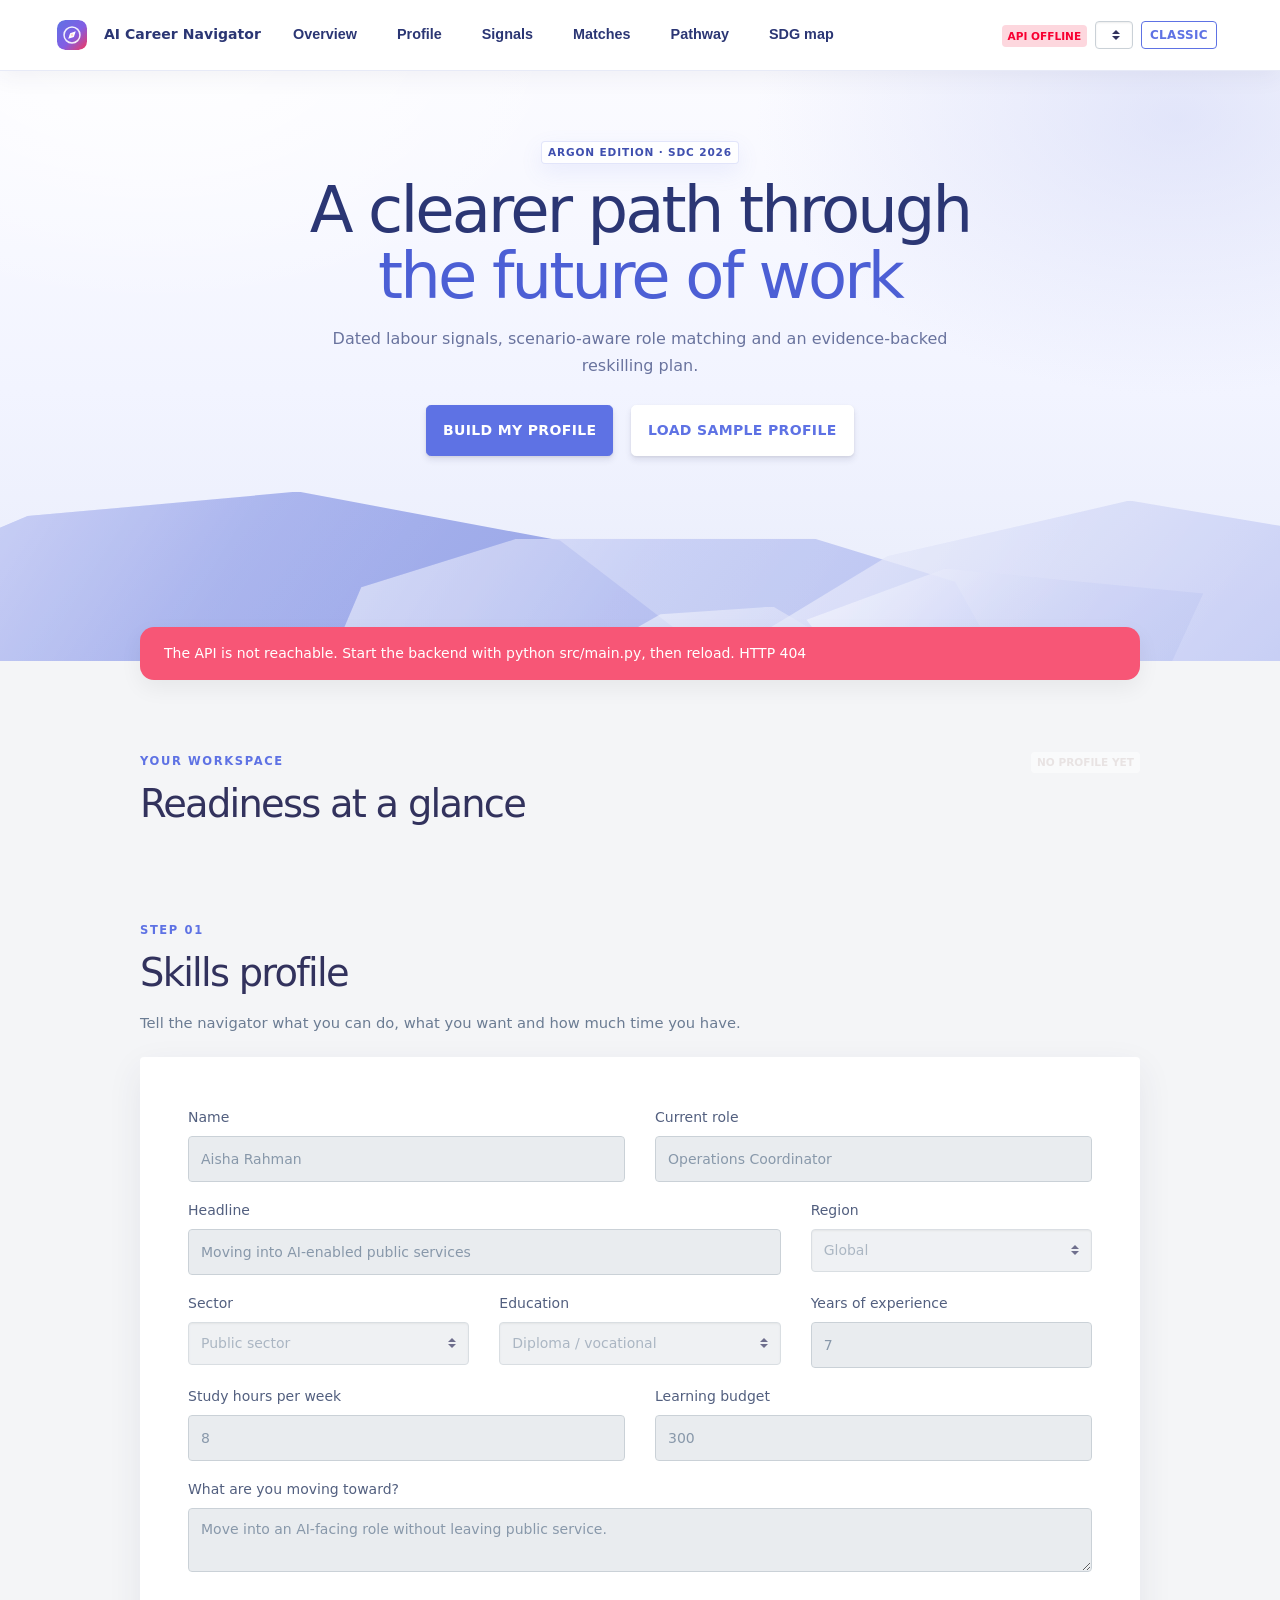
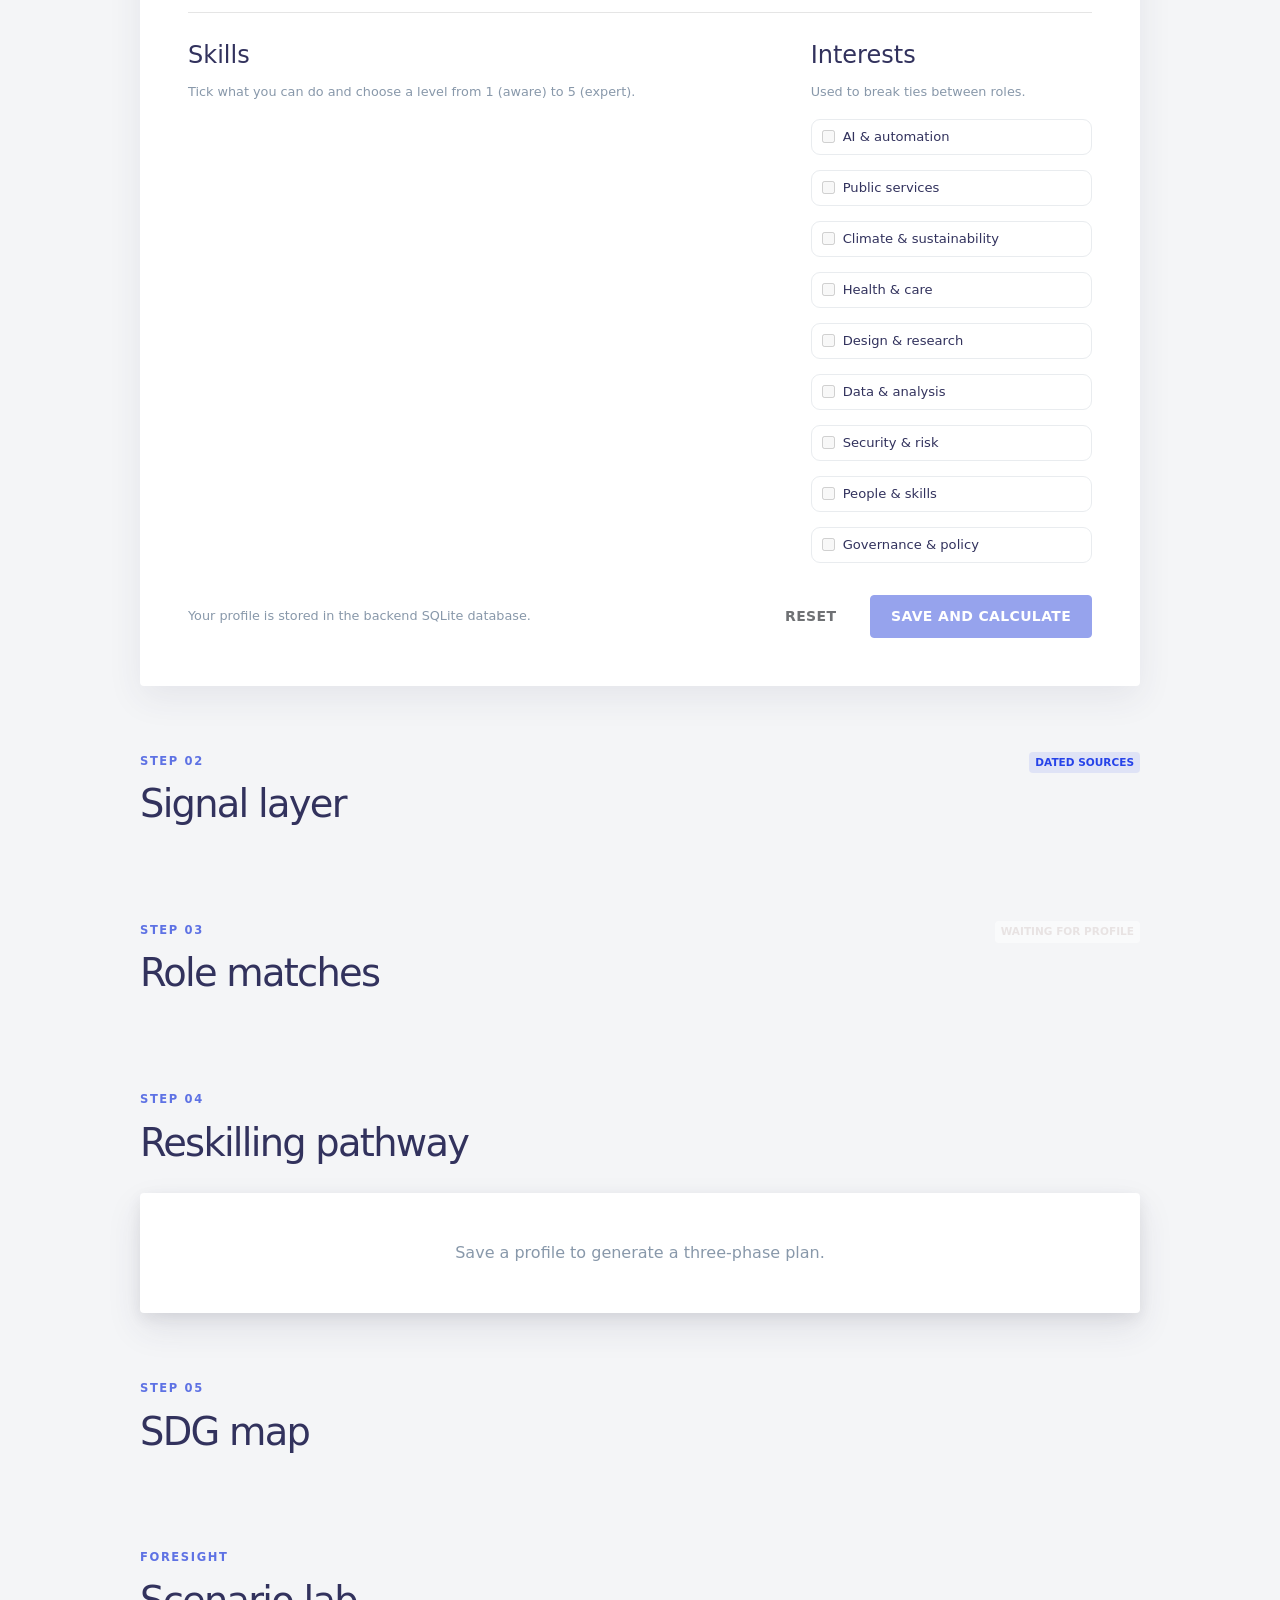
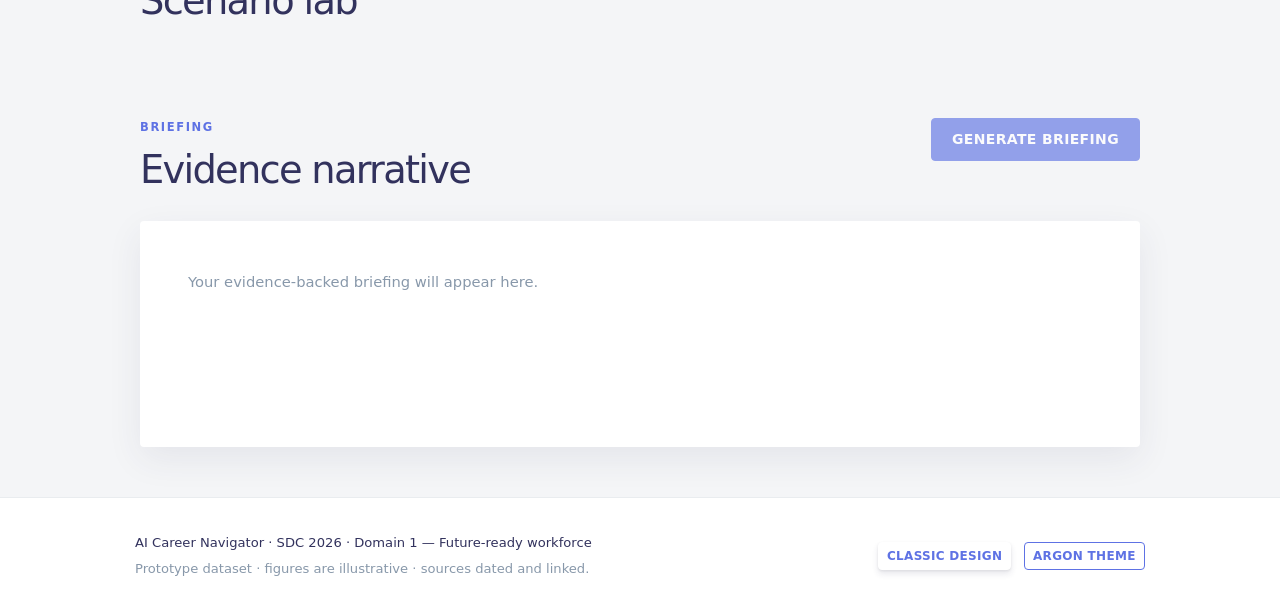
==== commit 84eb6fb7: "revert(frontend): remove mosaic layout and scroll reveal" ====
--- a/src/frontend/index.html
+++ b/src/frontend/index.html
@@ -76,9 +76,9 @@
   </section>
 
   <main class="container app-shell" id="main">
-    <div id="notice" class="alert alert-warning app-notice app-span-12 d-none" role="alert"></div>
-
-    <section id="overview" class="app-section app-span-12 app-reveal">
+    <div id="notice" class="alert alert-warning app-notice d-none" role="alert"></div>
+
+    <section id="overview" class="app-section">
       <div class="app-section-head">
         <div>
           <p class="app-kicker">Your workspace</p>
@@ -89,7 +89,7 @@
       <div id="overviewCards" class="row"></div>
     </section>
 
-    <section id="profile" class="app-section app-span-7 app-reveal">
+    <section id="profile" class="app-section">
       <div class="app-section-head">
         <div>
           <p class="app-kicker">Step 01</p>
@@ -220,7 +220,7 @@
       </div>
     </section>
 
-    <section id="signals" class="app-section app-span-5 app-reveal">
+    <section id="signals" class="app-section">
       <div class="app-section-head">
         <div>
           <p class="app-kicker">Step 02</p>
@@ -231,7 +231,7 @@
       <div id="signalList" class="row"></div>
     </section>
 
-    <section id="matches" class="app-section app-span-12 app-reveal">
+    <section id="matches" class="app-section">
       <div class="app-section-head">
         <div>
           <p class="app-kicker">Step 03</p>
@@ -242,7 +242,7 @@
       <div id="matchList" class="row"></div>
     </section>
 
-    <section id="pathway" class="app-section app-span-7 app-reveal">
+    <section id="pathway" class="app-section">
       <div class="app-section-head">
         <div>
           <p class="app-kicker">Step 04</p>
@@ -254,7 +254,7 @@
       </div>
     </section>
 
-    <section id="sdg" class="app-section app-span-5 app-reveal">
+    <section id="sdg" class="app-section">
       <div class="app-section-head">
         <div>
           <p class="app-kicker">Step 05</p>
@@ -264,7 +264,7 @@
       <div id="sdgGrid" class="row"></div>
     </section>
 
-    <section id="scenarios" class="app-section app-span-5 app-reveal">
+    <section id="scenarios" class="app-section">
       <div class="app-section-head">
         <div>
           <p class="app-kicker">Foresight</p>
@@ -274,7 +274,7 @@
       <div id="scenarioCards" class="row"></div>
     </section>
 
-    <section id="narrative" class="app-section app-span-7 app-reveal">
+    <section id="narrative" class="app-section">
       <div class="app-section-head">
         <div>
           <p class="app-kicker">Briefing</p>
--- a/src/frontend/css/app.css
+++ b/src/frontend/css/app.css
@@ -12,93 +12,6 @@
 
 html.darkmode body {
   background: #131313;
-}
-
-/* Desktop mosaic: sections can sit side by side instead of one long column. */
-.app-shell {
-  display: grid;
-  grid-template-columns: repeat(12, minmax(0, 1fr));
-  align-items: start;
-  column-gap: 28px;
-  row-gap: 0;
-}
-
-.app-shell > .app-span-12 {
-  grid-column: span 12;
-}
-
-.app-shell > .app-span-7 {
-  grid-column: span 7;
-}
-
-.app-shell > .app-span-5 {
-  grid-column: span 5;
-}
-
-.app-shell > .app-section {
-  min-width: 0;
-}
-
-/* Narrow Argon cards in the five-column rail. */
-.app-span-5 .row {
-  margin-right: 0;
-  margin-left: 0;
-}
-
-.app-span-5 .row > [class*="col-"] {
-  flex: 0 0 100%;
-  max-width: 100%;
-  padding-right: 0;
-  padding-left: 0;
-}
-
-.app-span-5 .app-section-head {
-  align-items: flex-start;
-}
-
-/* Scroll reveal: sections appear on the way down and fade out on the way up. */
-html.reveal-ready .app-reveal {
-  transition:
-    opacity 0.68s cubic-bezier(0.2, 0.7, 0.25, 1),
-    transform 0.68s cubic-bezier(0.2, 0.7, 0.25, 1),
-    filter 0.68s cubic-bezier(0.2, 0.7, 0.25, 1);
-  will-change: opacity, transform;
-}
-
-html.reveal-ready .app-reveal.is-pending:not(.is-visible) {
-  transform: translateY(28px);
-  opacity: 0;
-  filter: blur(3px);
-}
-
-html.reveal-ready .app-reveal.is-visible {
-  transform: translateY(0);
-  opacity: 1;
-  filter: blur(0);
-}
-
-@media (max-width: 1100px) {
-  .app-shell {
-    display: block;
-  }
-
-  .app-shell > .app-section,
-  .app-shell > .app-span-12,
-  .app-shell > .app-span-7,
-  .app-shell > .app-span-5 {
-    display: block;
-  }
-}
-
-@media (prefers-reduced-motion: reduce) {
-  html.reveal-ready .app-reveal,
-  html.reveal-ready .app-reveal.is-pending:not(.is-visible),
-  html.reveal-ready .app-reveal.is-visible {
-    transform: none !important;
-    opacity: 1 !important;
-    filter: none !important;
-    transition: none !important;
-  }
 }
 
 /* The banner is light, so the Argon navbar must not use the transparent/white
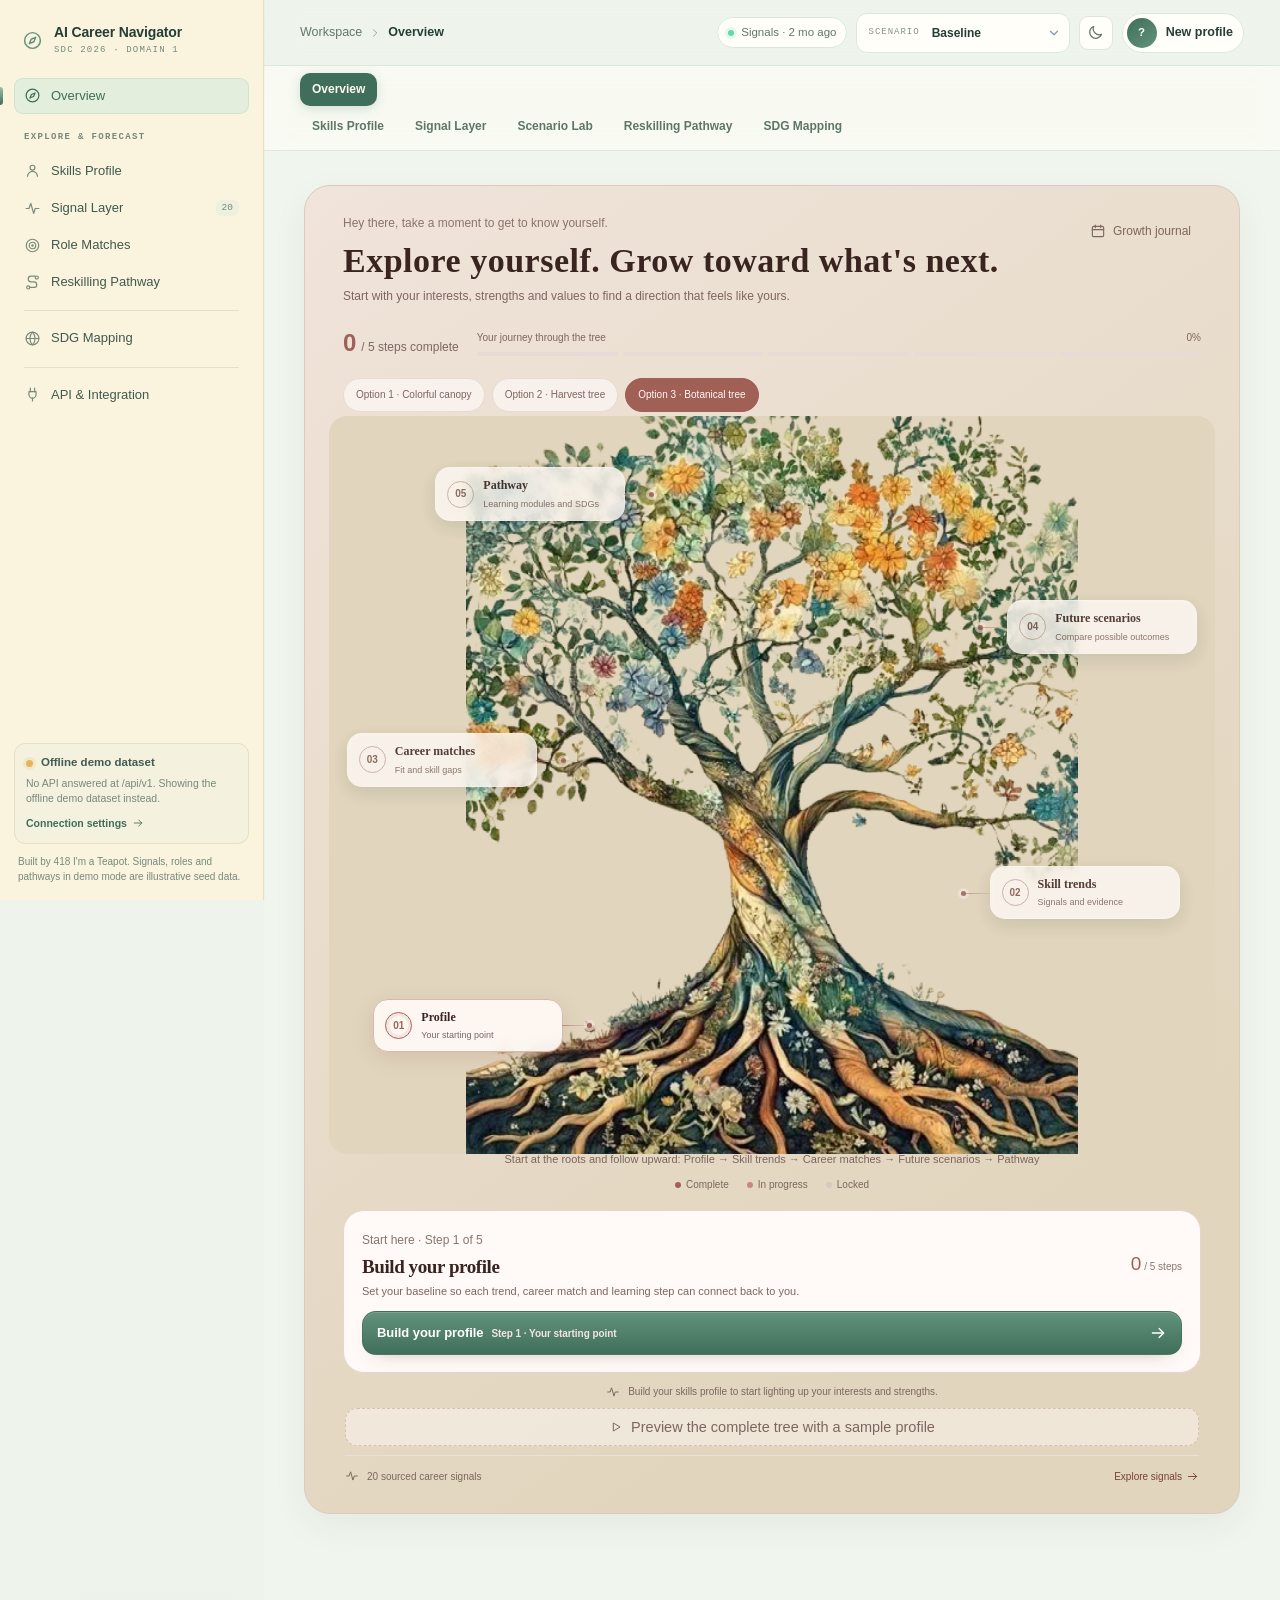
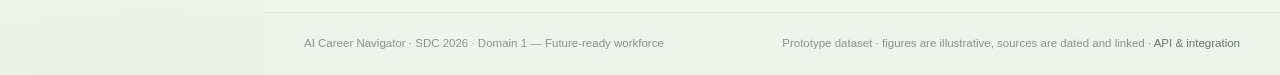
==== commit a0a70626: "revert(frontend): restore original frontend and remove Argon UI" ====
--- a/src/frontend/index.html
+++ b/src/frontend/index.html
@@ -1,316 +1,54 @@
 <!doctype html>
-<html lang="en">
+<html lang="en" data-theme="light">
 
 <head>
   <meta charset="utf-8" />
   <meta name="viewport" content="width=device-width, initial-scale=1" />
-  <title>AI Career Navigator · Argon Edition</title>
+  <title>AI Career Navigator · SDC 2026 Domain 1</title>
   <meta name="description"
-    content="AI Career Navigator — workforce foresight, role matching, reskilling pathways and SDG mapping." />
-  <meta name="theme-color" content="#5e72e4" />
-  <link rel="icon" href="assets/argon-mark.svg" type="image/svg+xml" />
-  <link rel="stylesheet" href="vendor/argon/argon_css_merged.css" />
-  <link rel="stylesheet" href="vendor/argon/style.css" />
-  <link rel="stylesheet" href="css/app.css" />
+    content="AI Career Navigator turns dated AI-trend signals into personalised reskilling pathways and SDG-linked role matches." />
+  <meta name="theme-color" content="#f6f1ee" />
+  <!-- <link rel="icon" href="assets/favicon.svg" type="image/svg+xml" /> -->
+  <link rel="stylesheet" href="css/tokens.css" />
+  <link rel="stylesheet" href="css/base.css" />
+  <link rel="stylesheet" href="css/layout.css" />
+  <link rel="stylesheet" href="css/components.css" />
+  <link rel="stylesheet" href="css/views-core.css" />
+  <link rel="stylesheet" href="css/views-plan.css" />
 </head>
 
 <body>
-  <div id="toolbar">
-    <header class="header-global">
-      <nav id="navbar-main" class="navbar navbar-main navbar-expand-lg navbar-light bg-white">
-        <div class="container">
-          <a class="navbar-brand" href="#overview">
-            <img class="brand-logo" src="assets/argon-mark.svg" alt="" />
-            <span>AI Career Navigator</span>
-          </a>
-          <button class="navbar-toggler" type="button" data-toggle="collapse" data-target="#navbar_global"
-            aria-controls="navbar_global" aria-expanded="false" aria-label="Toggle navigation">
-            <span class="navbar-toggler-icon"></span>
-          </button>
-          <div class="collapse navbar-collapse" id="navbar_global">
-            <ul class="navbar-nav mr-auto">
-              <li class="nav-item"><a class="nav-link" href="#overview">Overview</a></li>
-              <li class="nav-item"><a class="nav-link" href="#profile">Profile</a></li>
-              <li class="nav-item"><a class="nav-link" href="#signals">Signals</a></li>
-              <li class="nav-item"><a class="nav-link" href="#matches">Matches</a></li>
-              <li class="nav-item"><a class="nav-link" href="#pathway">Pathway</a></li>
-              <li class="nav-item"><a class="nav-link" href="#sdg">SDG map</a></li>
-            </ul>
-            <ul class="navbar-nav align-items-lg-center">
-              <li class="nav-item mr-lg-2">
-                <span id="apiStatus" class="badge badge-success">Connecting…</span>
-              </li>
-              <li class="nav-item mr-lg-2">
-                <select id="scenarioSelect" class="custom-select custom-select-sm"
-                  aria-label="Future scenario"></select>
-              </li>
-              <li class="nav-item">
-                <a class="btn btn-sm btn-outline-primary" href="/legacy/">Classic</a>
-              </li>
-            </ul>
-          </div>
+  <a class="skip-link" href="#view">Skip to content</a>
+  <div id="sidebar-scrim" class="sidebar-scrim hidden"></div>
+  <div class="app">
+    <aside class="sidebar" id="sidebar" aria-label="Main navigation"></aside>
+    <div class="app-main">
+      <header class="topbar" id="topbar"></header>
+      <nav class="journey-tabs" id="journey-tabs" aria-label="Career journey"></nav>
+      <main class="view" id="view" tabindex="-1">
+        <div class="loading-panel"><span class="spinner" aria-hidden="true"></span><span>Starting workspace…</span>
         </div>
-      </nav>
-    </header>
+      </main>
+      <footer class="page-foot">
+        <div class="page-foot__inner">
+          <span>AI Career Navigator · SDC 2026 · Domain 1 — Future-ready workforce</span>
+          <span>
+            Prototype dataset · figures are illustrative, sources are dated and linked ·
+            <a href="#/connect">API &amp; integration</a>
+          </span>
+        </div>
+      </footer>
+    </div>
   </div>
-
-  <section id="banner" class="banner app-banner section section-lg section-shaped">
-    <div class="app-banner__polygons" aria-hidden="true">
-      <span class="app-banner__polygon app-banner__polygon--1"></span>
-      <span class="app-banner__polygon app-banner__polygon--2"></span>
-      <span class="app-banner__polygon app-banner__polygon--3"></span>
-      <span class="app-banner__polygon app-banner__polygon--4"></span>
-      <span class="app-banner__polygon app-banner__polygon--5"></span>
+  <div id="toast-root" class="toast-root" role="status" aria-live="polite"></div>
+  <div id="modal-root"></div>
+  <noscript>
+    <div style="padding: 24px; font-family: system-ui">
+      AI Career Navigator needs JavaScript. Enable it, or read the API contract in <code>docs/API.md</code>.
     </div>
-    <div class="banner-container container text-center">
-      <span class="badge app-eyebrow app-banner__eyebrow">Argon Edition · SDC 2026</span>
-      <h1 class="banner-title">A clearer path through<br /><span>the future of work</span></h1>
-      <p class="banner-subtitle app-banner-lead">
-        Dated labour signals, scenario-aware role matching and an evidence-backed reskilling plan.
-      </p>
-      <div class="app-banner-actions">
-        <a class="btn btn-primary btn-lg" href="#profile">Build my profile</a>
-        <button id="sampleBtn" class="btn btn-neutral btn-lg" type="button">Load sample profile</button>
-      </div>
-    </div>
-  </section>
-
-  <main class="container app-shell" id="main">
-    <div id="notice" class="alert alert-warning app-notice d-none" role="alert"></div>
-
-    <section id="overview" class="app-section">
-      <div class="app-section-head">
-        <div>
-          <p class="app-kicker">Your workspace</p>
-          <h2 class="h1">Readiness at a glance</h2>
-        </div>
-        <span id="workflowState" class="badge badge-neutral">No profile yet</span>
-      </div>
-      <div id="overviewCards" class="row"></div>
-    </section>
-
-    <section id="profile" class="app-section">
-      <div class="app-section-head">
-        <div>
-          <p class="app-kicker">Step 01</p>
-          <h2 class="h1">Skills profile</h2>
-          <p class="app-section-lead">Tell the navigator what you can do, what you want and how much time you have.</p>
-        </div>
-      </div>
-      <div class="card shadow border-0 app-card">
-        <div class="card-body p-4 p-lg-5">
-          <form id="profileForm" novalidate>
-            <div class="row">
-              <div class="col-md-6">
-                <div class="form-group">
-                  <label class="form-control-label" for="name">Name</label>
-                  <input class="form-control" id="name" name="name" value="Aisha Rahman" required />
-                </div>
-              </div>
-              <div class="col-md-6">
-                <div class="form-group">
-                  <label class="form-control-label" for="currentRole">Current role</label>
-                  <input class="form-control" id="currentRole" name="currentRole" value="Operations Coordinator" />
-                </div>
-              </div>
-              <div class="col-md-8">
-                <div class="form-group">
-                  <label class="form-control-label" for="headline">Headline</label>
-                  <input class="form-control" id="headline" name="headline"
-                    value="Moving into AI-enabled public services" />
-                </div>
-              </div>
-              <div class="col-md-4">
-                <div class="form-group">
-                  <label class="form-control-label" for="region">Region</label>
-                  <select class="custom-select" id="region" name="region">
-                    <option>Global</option>
-                    <option>Southeast Asia</option>
-                    <option>Singapore</option>
-                    <option>Malaysia</option>
-                    <option>APAC</option>
-                    <option>EU</option>
-                    <option>United Kingdom</option>
-                    <option>North America</option>
-                  </select>
-                </div>
-              </div>
-              <div class="col-md-4">
-                <div class="form-group">
-                  <label class="form-control-label" for="sector">Sector</label>
-                  <select class="custom-select" id="sector" name="sector">
-                    <option>Public sector</option>
-                    <option>Healthcare</option>
-                    <option>Education</option>
-                    <option>Manufacturing &amp; logistics</option>
-                    <option>Energy &amp; utilities</option>
-                    <option>Finance</option>
-                    <option>Technology</option>
-                    <option>Retail &amp; services</option>
-                    <option>Media</option>
-                    <option>Other</option>
-                  </select>
-                </div>
-              </div>
-              <div class="col-md-4">
-                <div class="form-group">
-                  <label class="form-control-label" for="education">Education</label>
-                  <select class="custom-select" id="education" name="education">
-                    <option>Secondary</option>
-                    <option selected>Diploma / vocational</option>
-                    <option>Bachelor's degree</option>
-                    <option>Master's degree</option>
-                    <option>Doctorate</option>
-                    <option>Other</option>
-                  </select>
-                </div>
-              </div>
-              <div class="col-md-4">
-                <div class="form-group">
-                  <label class="form-control-label" for="yearsExperience">Years of experience</label>
-                  <input class="form-control" id="yearsExperience" name="yearsExperience" type="number" min="0" max="50"
-                    value="7" />
-                </div>
-              </div>
-              <div class="col-md-6">
-                <div class="form-group">
-                  <label class="form-control-label" for="hoursPerWeek">Study hours per week</label>
-                  <input class="form-control" id="hoursPerWeek" name="hoursPerWeek" type="number" min="1" max="40"
-                    value="8" />
-                </div>
-              </div>
-              <div class="col-md-6">
-                <div class="form-group">
-                  <label class="form-control-label" for="budget">Learning budget</label>
-                  <input class="form-control" id="budget" name="budget" type="number" min="0" step="50" value="300" />
-                </div>
-              </div>
-              <div class="col-12">
-                <div class="form-group">
-                  <label class="form-control-label" for="goal">What are you moving toward?</label>
-                  <textarea class="form-control" id="goal" name="goal"
-                    rows="2">Move into an AI-facing role without leaving public service.</textarea>
-                </div>
-              </div>
-            </div>
-
-            <hr class="my-4" />
-            <div class="row">
-              <div class="col-lg-8">
-                <h3 class="h4">Skills</h3>
-                <p class="text-muted small">Tick what you can do and choose a level from 1 (aware) to 5 (expert).</p>
-                <div id="skillFields" class="app-skill-grid"></div>
-              </div>
-              <div class="col-lg-4">
-                <h3 class="h4">Interests</h3>
-                <p class="text-muted small">Used to break ties between roles.</p>
-                <div id="interestFields" class="app-interest-list"></div>
-              </div>
-            </div>
-
-            <div class="d-flex flex-wrap align-items-center justify-content-between mt-4">
-              <p class="text-muted small mb-2 mb-sm-0">Your profile is stored in the backend SQLite database.</p>
-              <div>
-                <button class="btn btn-neutral" type="reset">Reset</button>
-                <button class="btn btn-primary" type="submit" id="saveProfileBtn">Save and calculate</button>
-              </div>
-            </div>
-          </form>
-        </div>
-      </div>
-    </section>
-
-    <section id="signals" class="app-section">
-      <div class="app-section-head">
-        <div>
-          <p class="app-kicker">Step 02</p>
-          <h2 class="h1">Signal layer</h2>
-        </div>
-        <span class="badge badge-primary">Dated sources</span>
-      </div>
-      <div id="signalList" class="row"></div>
-    </section>
-
-    <section id="matches" class="app-section">
-      <div class="app-section-head">
-        <div>
-          <p class="app-kicker">Step 03</p>
-          <h2 class="h1">Role matches</h2>
-        </div>
-        <span id="matchMeta" class="badge badge-neutral">Waiting for profile</span>
-      </div>
-      <div id="matchList" class="row"></div>
-    </section>
-
-    <section id="pathway" class="app-section">
-      <div class="app-section-head">
-        <div>
-          <p class="app-kicker">Step 04</p>
-          <h2 class="h1">Reskilling pathway</h2>
-        </div>
-      </div>
-      <div id="pathwayContent" class="app-empty card shadow border-0">
-        <div class="card-body p-5 text-center text-muted">Save a profile to generate a three-phase plan.</div>
-      </div>
-    </section>
-
-    <section id="sdg" class="app-section">
-      <div class="app-section-head">
-        <div>
-          <p class="app-kicker">Step 05</p>
-          <h2 class="h1">SDG map</h2>
-        </div>
-      </div>
-      <div id="sdgGrid" class="row"></div>
-    </section>
-
-    <section id="scenarios" class="app-section">
-      <div class="app-section-head">
-        <div>
-          <p class="app-kicker">Foresight</p>
-          <h2 class="h1">Scenario lab</h2>
-        </div>
-      </div>
-      <div id="scenarioCards" class="row"></div>
-    </section>
-
-    <section id="narrative" class="app-section">
-      <div class="app-section-head">
-        <div>
-          <p class="app-kicker">Briefing</p>
-          <h2 class="h1">Evidence narrative</h2>
-        </div>
-        <button id="briefingBtn" class="btn btn-primary" type="button" disabled>Generate briefing</button>
-      </div>
-      <div class="card shadow border-0 app-card">
-        <div class="card-body p-4 p-lg-5">
-          <div id="narrativeOutput" class="app-narrative text-muted">Your evidence-backed briefing will appear here.
-          </div>
-        </div>
-      </div>
-    </section>
-  </main>
-
-  <footer class="footer app-footer">
-    <div class="container">
-      <div class="row align-items-center">
-        <div class="col-md-7">
-          <p class="mb-1">AI Career Navigator · SDC 2026 · Domain 1 — Future-ready workforce</p>
-          <p class="small text-muted mb-0">Prototype dataset · figures are illustrative · sources dated and linked.</p>
-        </div>
-        <div class="col-md-5 text-md-right mt-3 mt-md-0">
-          <a class="btn btn-sm btn-neutral" href="/legacy/">Classic design</a>
-          <a class="btn btn-sm btn-outline-primary" href="https://github.com/solstice23/argon-theme" target="_blank"
-            rel="noopener">Argon Theme</a>
-        </div>
-      </div>
-    </div>
-  </footer>
-
-  <script src="vendor/argon/jquery.min.js"></script>
-  <script src="vendor/argon/bootstrap.bundle.min.js"></script>
-  <script src="vendor/argon/argon.min.js"></script>
-  <script src="js/app.js"></script>
+  </noscript>
+  <script src="assets/config.js"></script>
+  <script type="module" src="js/app.js"></script>
 </body>
 
 </html>
--- a/src/frontend/css/tokens.css
+++ b/src/frontend/css/tokens.css
@@ -0,0 +1,121 @@
+/* Design tokens ---------------------------------------------------- */
+
+:root {
+  --bg: #eef4ec;
+  --bg-tint: #e5efe6;
+  --surface: #fffef9;
+  --surface-2: #f7f8ef;
+  --surface-3: #eaf0e6;
+  --ink: #243e36;
+  --ink-2: #405b50;
+  --muted: #62776b;
+  --faint: #84948a;
+  --line: #dce7dc;
+  --line-soft: #edf1e8;
+  --line-strong: #c7d7c8;
+
+  --brand: #63927c;
+  --brand-600: #3f6e5a;
+  --brand-400: #9bc2a6;
+  --brand-soft: #e2efe1;
+  --brand-ink: #284b3c;
+
+  --accent: #c5a142;
+  --accent-soft: #f6f0d8;
+  --violet: #8292a7;
+  --violet-soft: #e8edf3;
+  --success: #588568;
+  --success-soft: #e4f0e4;
+  --danger: #b0443f;
+  --danger-soft: #f8e5e2;
+  --warning: #a8843b;
+  --warning-soft: #f8f0d7;
+  --info: #4c6b83;
+  --info-soft: #e7eef3;
+  --gold: #b99638;
+  --gold-soft: #f6efcf;
+
+  --sidebar: #faf4df;
+  --sidebar-2: #fffdf2;
+  --sidebar-surface: #fffdf2;
+  --sidebar-surface-2: #f5f1df;
+  --sidebar-surface-3: #edf0df;
+  --sidebar-line: #e7dfc2;
+  --sidebar-hover: #f0f0df;
+  --sidebar-active: #e4eedc;
+  --sidebar-active-ink: #3f6e5a;
+  --sidebar-ink: #40594d;
+  --sidebar-muted: #76897b;
+
+  --radius-xl: 22px;
+  --radius-lg: 18px;
+  --radius: 14px;
+  --radius-sm: 10px;
+  --radius-xs: 8px;
+
+  --shadow-xs: 0 1px 2px rgba(57, 35, 29, 0.06);
+  --shadow-sm: 0 2px 6px -2px rgba(57, 35, 29, 0.09), 0 8px 24px -18px rgba(57, 35, 29, 0.32);
+  --shadow-md: 0 18px 40px -28px rgba(57, 35, 29, 0.46);
+  --shadow-lg: 0 32px 70px -36px rgba(57, 35, 29, 0.52);
+
+  --font-sans: "Segoe UI Variable Text", "Inter", -apple-system, BlinkMacSystemFont, "Segoe UI", Roboto,
+    "Helvetica Neue", Arial, sans-serif;
+  --font-display: "Segoe UI Variable Display", "Inter", -apple-system, "Segoe UI", Roboto, sans-serif;
+  --font-mono: ui-monospace, "SFMono-Regular", "Cascadia Mono", "Segoe UI Mono", Consolas, monospace;
+
+  --sidebar-width: 264px;
+  --maxw: 1240px;
+}
+
+[data-theme="dark"] {
+  --bg: #17100f;
+  --bg-tint: #1c1312;
+  --surface: #211716;
+  --surface-2: #2a1d1b;
+  --surface-3: #332421;
+  --ink: #f2e9e5;
+  --ink-2: #dfcfc9;
+  --muted: #b8a39c;
+  --faint: #947f78;
+  --line: #3b2b27;
+  --line-soft: #2d201e;
+  --line-strong: #4e3933;
+
+  --brand: #c9877c;
+  --brand-600: #a06056;
+  --brand-400: #e0a89e;
+  --brand-soft: rgba(201, 135, 124, 0.16);
+  --brand-ink: #f8e8e4;
+
+  --accent: #d2a06a;
+  --accent-soft: rgba(210, 160, 106, 0.15);
+  --violet: #c39ca8;
+  --violet-soft: rgba(195, 156, 168, 0.15);
+  --success: #8cba93;
+  --success-soft: rgba(140, 186, 147, 0.14);
+  --danger: #e58d84;
+  --danger-soft: rgba(229, 141, 132, 0.14);
+  --warning: #d9a45f;
+  --warning-soft: rgba(217, 164, 95, 0.14);
+  --info: #8fb4c9;
+  --info-soft: rgba(143, 180, 201, 0.14);
+  --gold: #d6ab6e;
+  --gold-soft: rgba(214, 171, 110, 0.14);
+
+  --sidebar: #ffffff;
+  --sidebar-2: #ffffff;
+  --sidebar-surface: #ffffff;
+  --sidebar-surface-2: #faf7f5;
+  --sidebar-surface-3: #f2eae6;
+  --sidebar-line: #e8ddd7;
+  --sidebar-hover: #f2eae6;
+  --sidebar-active: #f4e5e1;
+  --sidebar-active-ink: #7a3f37;
+  --sidebar-ink: #3c2a26;
+  --sidebar-muted: #6d5954;
+
+  --shadow-xs: 0 1px 2px rgba(0, 0, 0, 0.42);
+  --shadow-sm: 0 2px 8px rgba(0, 0, 0, 0.36);
+  --shadow-md: 0 20px 44px -28px rgba(0, 0, 0, 0.82);
+  --shadow-lg: 0 34px 70px -30px rgba(0, 0, 0, 0.88);
+}
--- a/src/frontend/css/base.css
+++ b/src/frontend/css/base.css
@@ -0,0 +1,315 @@
+/* Reset & base ----------------------------------------------------- */
+
+*,
+*::before,
+*::after {
+  box-sizing: border-box;
+}
+
+html {
+  -webkit-text-size-adjust: 100%;
+  scroll-behavior: smooth;
+}
+
+body {
+  margin: 0;
+  min-height: 100vh;
+  background:
+    radial-gradient(1200px 600px at 82% -8%, rgba(160, 96, 86, 0.10), transparent 60%),
+    radial-gradient(900px 500px at 12% 110%, rgba(125, 90, 103, 0.08), transparent 55%),
+    var(--bg);
+  color: var(--ink);
+  font-family: var(--font-sans);
+  font-size: 14.5px;
+  line-height: 1.55;
+  -webkit-font-smoothing: antialiased;
+  -moz-osx-font-smoothing: grayscale;
+  text-rendering: optimizeLegibility;
+}
+
+[data-theme="dark"] body {
+  background:
+    radial-gradient(1000px 520px at 85% -10%, rgba(201, 135, 124, 0.10), transparent 60%),
+    radial-gradient(800px 460px at 8% 112%, rgba(195, 156, 168, 0.08), transparent 55%),
+    var(--bg);
+}
+
+body.is-locked {
+  overflow: hidden;
+}
+
+h1,
+h2,
+h3,
+h4,
+h5 {
+  margin: 0;
+  font-family: var(--font-display);
+  font-weight: 650;
+  letter-spacing: -0.022em;
+  line-height: 1.16;
+  color: var(--ink);
+}
+
+p {
+  margin: 0;
+}
+
+a {
+  color: var(--brand);
+  text-decoration: none;
+}
+
+a:hover {
+  text-decoration: underline;
+  text-underline-offset: 3px;
+}
+
+button {
+  font: inherit;
+  color: inherit;
+}
+
+button,
+input,
+select,
+textarea {
+  font-family: inherit;
+}
+
+img,
+svg {
+  display: block;
+  max-width: 100%;
+}
+
+ul,
+ol {
+  margin: 0;
+  padding: 0;
+  list-style: none;
+}
+
+hr {
+  border: 0;
+  border-top: 1px solid var(--line);
+  margin: 0;
+}
+
+::selection {
+  background: color-mix(in srgb, var(--brand) 24%, transparent);
+  color: var(--ink);
+}
+
+:focus-visible {
+  outline: 2px solid var(--brand-400);
+  outline-offset: 2px;
+  border-radius: 6px;
+}
+
+/* Scrollbars */
+* {
+  scrollbar-width: thin;
+  scrollbar-color: var(--line-strong) transparent;
+}
+
+*::-webkit-scrollbar {
+  width: 10px;
+  height: 10px;
+}
+
+*::-webkit-scrollbar-thumb {
+  background: var(--line-strong);
+  border-radius: 999px;
+  border: 3px solid transparent;
+  background-clip: content-box;
+}
+
+*::-webkit-scrollbar-track {
+  background: transparent;
+}
+
+/* Utilities -------------------------------------------------------- */
+
+.eyebrow {
+  display: inline-flex;
+  align-items: center;
+  gap: 8px;
+  margin: 0 0 10px;
+  color: var(--muted);
+  font-family: var(--font-mono);
+  font-size: 10.5px;
+  font-weight: 600;
+  letter-spacing: 0.14em;
+  text-transform: uppercase;
+}
+
+.eyebrow .icon {
+  color: var(--brand);
+}
+
+.mono {
+  font-family: var(--font-mono);
+  font-size: 11.5px;
+  letter-spacing: 0.02em;
+}
+
+.numeric {
+  font-variant-numeric: tabular-nums;
+}
+
+.muted {
+  color: var(--muted);
+}
+
+.faint {
+  color: var(--faint);
+}
+
+.small {
+  font-size: 12.5px;
+}
+
+.tiny {
+  font-size: 11.5px;
+}
+
+.strong {
+  font-weight: 650;
+  color: var(--ink);
+}
+
+.nowrap {
+  white-space: nowrap;
+}
+
+.truncate {
+  overflow: hidden;
+  text-overflow: ellipsis;
+  white-space: nowrap;
+}
+
+.hidden {
+  display: none !important;
+}
+
+.sr-only {
+  position: absolute;
+  width: 1px;
+  height: 1px;
+  padding: 0;
+  margin: -1px;
+  overflow: hidden;
+  clip: rect(0, 0, 0, 0);
+  white-space: nowrap;
+  border: 0;
+}
+
+.skip-link {
+  position: fixed;
+  top: 10px;
+  left: 10px;
+  z-index: 100;
+  transform: translateY(-200%);
+  background: var(--ink);
+  color: #fff;
+  padding: 10px 16px;
+  border-radius: 10px;
+  font-size: 13px;
+  transition: transform 0.15s ease;
+}
+
+.skip-link:focus {
+  transform: translateY(0);
+}
+
+.flow > * + * {
+  margin-top: var(--flow, 16px);
+}
+
+.stack {
+  display: flex;
+  flex-direction: column;
+  gap: var(--gap, 16px);
+}
+
+.row {
+  display: flex;
+  align-items: center;
+  gap: var(--gap, 12px);
+}
+
+.row--between {
+  justify-content: space-between;
+}
+
+.row--wrap {
+  flex-wrap: wrap;
+}
+
+.grow {
+  flex: 1 1 auto;
+  min-width: 0;
+}
+
+.divider {
+  height: 1px;
+  background: var(--line);
+  border: 0;
+  margin: 20px 0;
+}
+
+/* Motion ----------------------------------------------------------- */
+
+@keyframes reveal {
+  from {
+    opacity: 0;
+    transform: translateY(10px);
+  }
+  to {
+    opacity: 1;
+    transform: translateY(0);
+  }
+}
+
+@keyframes spin {
+  to {
+    transform: rotate(360deg);
+  }
+}
+
+@keyframes shimmer {
+  0% {
+    background-position: -400px 0;
+  }
+  100% {
+    background-position: 400px 0;
+  }
+}
+
+@keyframes toast-in {
+  from {
+    opacity: 0;
+    transform: translateY(10px) scale(0.98);
+  }
+  to {
+    opacity: 1;
+    transform: translateY(0) scale(1);
+  }
+}
+
+.reveal {
+  animation: reveal 0.52s cubic-bezier(0.2, 0.7, 0.3, 1) both;
+  animation-delay: calc(var(--i, 0) * 55ms);
+}
+
+@media (prefers-reduced-motion: reduce) {
+  *,
+  *::before,
+  *::after {
+    animation-duration: 0.001ms !important;
+    animation-delay: 0ms !important;
+    transition-duration: 0.001ms !important;
+    scroll-behavior: auto !important;
+  }
+}
--- a/src/frontend/css/layout.css
+++ b/src/frontend/css/layout.css
@@ -0,0 +1,632 @@
+/* App shell -------------------------------------------------------- */
+
+.app {
+  min-height: 100vh;
+}
+
+.app-main {
+  display: flex;
+  flex-direction: column;
+  min-height: 100vh;
+  margin-left: var(--sidebar-width);
+  transition: margin-left 0.25s ease;
+}
+
+/* Sidebar ---------------------------------------------------------- */
+
+.sidebar {
+  position: fixed;
+  inset: 0 auto 0 0;
+  z-index: 60;
+  display: flex;
+  flex-direction: column;
+  width: var(--sidebar-width);
+  padding: 20px 14px 16px;
+  overflow-y: auto;
+  color: var(--sidebar-ink);
+  background: var(--sidebar);
+  border-right: 1px solid var(--sidebar-line);
+  box-shadow: 1px 0 0 rgba(57, 35, 29, 0.02);
+}
+
+.sidebar__brand {
+  display: flex;
+  align-items: center;
+  gap: 11px;
+  padding: 4px 8px 0;
+  text-decoration: none;
+}
+
+.sidebar__brand:hover {
+  text-decoration: none;
+}
+
+.brand-text {
+  min-width: 0;
+}
+
+.brand-name {
+  display: block;
+  color: var(--ink);
+  font-size: 14px;
+  font-weight: 650;
+  letter-spacing: -0.01em;
+  line-height: 1.2;
+}
+
+.brand-sub {
+  display: block;
+  margin-top: 3px;
+  color: var(--sidebar-muted);
+  font-family: var(--font-mono);
+  font-size: 9px;
+  letter-spacing: 0.13em;
+  text-transform: uppercase;
+}
+
+.sidebar__nav {
+  display: flex;
+  flex-direction: column;
+  gap: 1px;
+  margin-top: 20px;
+}
+
+.nav__label {
+  margin: 16px 10px 7px;
+  color: var(--sidebar-muted);
+  font-family: var(--font-mono);
+  font-size: 9px;
+  font-weight: 600;
+  letter-spacing: 0.15em;
+  text-transform: uppercase;
+}
+
+.nav__item {
+  position: relative;
+  display: flex;
+  align-items: center;
+  gap: 10px;
+  padding: 8px 10px;
+  border-radius: 9px;
+  color: var(--sidebar-ink);
+  font-size: 13px;
+  font-weight: 500;
+  text-decoration: none;
+  transition: background 0.16s ease, color 0.16s ease;
+}
+
+.nav__item:hover {
+  background: var(--sidebar-hover);
+  color: var(--ink);
+  text-decoration: none;
+}
+
+.nav__item .icon {
+  opacity: 0.68;
+  flex: 0 0 auto;
+}
+
+.nav__item:hover .icon {
+  opacity: 0.95;
+}
+
+.nav__item.is-active {
+  background: var(--sidebar-active);
+  color: var(--sidebar-active-ink);
+  box-shadow: inset 0 0 0 1px color-mix(in srgb, var(--brand) 14%, transparent);
+}
+
+.nav__item.is-active .icon {
+  color: var(--sidebar-active-ink);
+  opacity: 1;
+}
+
+.nav__item.is-active::before {
+  content: "";
+  position: absolute;
+  left: -14px;
+  top: 9px;
+  bottom: 9px;
+  width: 3px;
+  border-radius: 0 4px 4px 0;
+  background: linear-gradient(180deg, var(--brand-400), var(--brand-600));
+}
+
+.nav__step {
+  margin-left: auto;
+  padding: 1px 5px;
+  border: 1px solid var(--sidebar-line);
+  border-radius: 5px;
+  color: var(--sidebar-muted);
+  font-family: var(--font-mono);
+  font-size: 9px;
+}
+
+.nav__count {
+  margin-left: auto;
+  padding: 1px 6px;
+  border-radius: 6px;
+  background: var(--sidebar-surface-3);
+  color: var(--sidebar-muted);
+  font-family: var(--font-mono);
+  font-size: 9.5px;
+}
+
+.sidebar__foot {
+  display: flex;
+  flex-direction: column;
+  gap: 10px;
+  margin-top: auto;
+  padding-top: 18px;
+}
+
+.mode-card {
+  padding: 10px 11px;
+  border: 1px solid var(--sidebar-line);
+  border-radius: 11px;
+  background: var(--sidebar-surface-2);
+}
+
+.mode-card__top {
+  display: flex;
+  align-items: center;
+  gap: 8px;
+  color: var(--ink-2);
+  font-size: 11.5px;
+  font-weight: 600;
+}
+
+.mode-card__meta {
+  margin-top: 4px;
+  color: var(--sidebar-muted);
+  font-size: 10.5px;
+  line-height: 1.45;
+}
+
+.mode-card__link {
+  display: inline-flex;
+  align-items: center;
+  gap: 5px;
+  margin-top: 8px;
+  color: var(--brand-600);
+  font-size: 10.5px;
+  font-weight: 600;
+}
+
+.mode-card__link:hover {
+  color: var(--brand-ink);
+  text-decoration: none;
+}
+
+.sidebar__legal {
+  padding: 0 4px;
+  color: var(--sidebar-muted);
+  font-size: 10px;
+  line-height: 1.5;
+}
+
+.dot {
+  width: 7px;
+  height: 7px;
+  flex: 0 0 7px;
+  border-radius: 50%;
+  background: #64d8ab;
+  box-shadow: 0 0 0 3px rgba(100, 216, 171, 0.16);
+}
+
+.dot--demo {
+  background: #e6b45d;
+  box-shadow: 0 0 0 3px rgba(230, 180, 93, 0.18);
+}
+
+.dot--offline {
+  background: #e07a6c;
+  box-shadow: 0 0 0 3px rgba(224, 122, 108, 0.18);
+}
+
+/* Topbar ----------------------------------------------------------- */
+
+.topbar {
+  position: sticky;
+  top: 0;
+  z-index: 40;
+  display: flex;
+  align-items: center;
+  gap: 14px;
+  height: 66px;
+  padding: 0 clamp(16px, 3.4vw, 36px);
+  border-bottom: 1px solid var(--line);
+  background: color-mix(in srgb, var(--bg) 82%, transparent);
+  backdrop-filter: blur(16px) saturate(140%);
+  -webkit-backdrop-filter: blur(16px) saturate(140%);
+}
+
+.topbar__left {
+  display: flex;
+  align-items: center;
+  gap: 12px;
+  min-width: 0;
+}
+
+.topbar__right {
+  display: flex;
+  align-items: center;
+  gap: 9px;
+  margin-left: auto;
+}
+
+.crumb {
+  display: flex;
+  align-items: center;
+  gap: 7px;
+  color: var(--muted);
+  font-size: 12.5px;
+  white-space: nowrap;
+}
+
+.crumb strong {
+  color: var(--ink);
+  font-weight: 600;
+}
+
+.crumb .icon {
+  color: var(--faint);
+}
+
+.freshness {
+  display: inline-flex;
+  align-items: center;
+  gap: 7px;
+  padding: 6px 10px;
+  border: 1px solid var(--line);
+  border-radius: 999px;
+  background: var(--surface);
+  color: var(--muted);
+  font-size: 11.5px;
+  white-space: nowrap;
+  text-decoration: none;
+}
+
+.freshness:hover {
+  color: var(--ink);
+  border-color: var(--line-strong);
+  text-decoration: none;
+}
+
+.freshness .dot {
+  width: 6px;
+  height: 6px;
+  flex-basis: 6px;
+}
+
+.scenario-picker {
+  display: flex;
+  align-items: center;
+  gap: 8px;
+  padding: 5px 6px 5px 11px;
+  border: 1px solid var(--line);
+  border-radius: 11px;
+  background: var(--surface);
+}
+
+.scenario-picker__label {
+  color: var(--faint);
+  font-family: var(--font-mono);
+  font-size: 9px;
+  letter-spacing: 0.11em;
+  text-transform: uppercase;
+  white-space: nowrap;
+}
+
+.scenario-picker select {
+  height: 28px;
+  padding: 0 26px 0 4px;
+  border: 0;
+  background: transparent url("data:image/svg+xml,%3Csvg xmlns='http://www.w3.org/2000/svg' width='14' height='14' viewBox='0 0 24 24' fill='none' stroke='%238795a7' stroke-width='2' stroke-linecap='round' stroke-linejoin='round'%3E%3Cpath d='m6 9 6 6 6-6'/%3E%3C/svg%3E") no-repeat right 2px center;
+  color: var(--ink);
+  font-size: 12px;
+  font-weight: 600;
+  appearance: none;
+  cursor: pointer;
+}
+
+.scenario-picker select:focus-visible {
+  outline-offset: 3px;
+}
+
+.menu-btn {
+  display: none;
+}
+
+.avatar {
+  display: inline-flex;
+  align-items: center;
+  gap: 9px;
+  padding: 4px 10px 4px 4px;
+  border: 1px solid var(--line);
+  border-radius: 999px;
+  background: var(--surface);
+  text-decoration: none;
+  color: var(--ink);
+}
+
+.avatar:hover {
+  border-color: var(--line-strong);
+  text-decoration: none;
+}
+
+.avatar__initials {
+  display: grid;
+  place-items: center;
+  width: 30px;
+  height: 30px;
+  border-radius: 50%;
+  background: linear-gradient(140deg, var(--brand-600), var(--brand));
+  color: #ffffff;
+  font-size: 11.5px;
+  font-weight: 700;
+  letter-spacing: 0.02em;
+}
+
+.avatar__name {
+  max-width: 128px;
+  overflow: hidden;
+  text-overflow: ellipsis;
+  white-space: nowrap;
+  font-size: 12.5px;
+  font-weight: 600;
+}
+
+/* View & footer ---------------------------------------------------- */
+
+.view {
+  flex: 1 1 auto;
+  width: 100%;
+  max-width: calc(var(--maxw) + 80px);
+  margin: 0 auto;
+  padding: 34px clamp(16px, 3.4vw, 40px) 76px;
+  outline: none;
+}
+
+.page-foot {
+  padding: 22px clamp(16px, 3.4vw, 40px);
+  border-top: 1px solid var(--line);
+  color: var(--faint);
+  font-size: 11.5px;
+}
+
+.page-foot__inner {
+  display: flex;
+  flex-wrap: wrap;
+  gap: 10px 18px;
+  align-items: center;
+  justify-content: space-between;
+  max-width: calc(var(--maxw) + 80px);
+  margin: 0 auto;
+}
+
+.page-foot a {
+  color: var(--muted);
+}
+
+/* Page head -------------------------------------------------------- */
+
+.page-head {
+  max-width: 900px;
+  margin-bottom: 26px;
+}
+
+.page-head__row {
+  display: flex;
+  align-items: flex-end;
+  justify-content: space-between;
+  gap: 18px;
+  flex-wrap: wrap;
+}
+
+.page-title {
+  font-size: clamp(27px, 3.3vw, 39px);
+  font-weight: 650;
+  letter-spacing: -0.035em;
+  line-height: 1.05;
+}
+
+.page-lead {
+  max-width: 800px;
+  margin-top: 12px;
+  color: var(--muted);
+  font-size: 14.5px;
+  line-height: 1.6;
+}
+
+.page-head__actions {
+  display: flex;
+  flex-wrap: wrap;
+  gap: 9px;
+}
+
+.page-meta {
+  display: flex;
+  flex-wrap: wrap;
+  align-items: center;
+  gap: 10px 16px;
+  margin-top: 15px;
+  color: var(--faint);
+  font-size: 12px;
+}
+
+/* Layout grids ----------------------------------------------------- */
+
+.grid {
+  display: grid;
+  gap: 18px;
+}
+
+.grid--2 {
+  grid-template-columns: repeat(2, minmax(0, 1fr));
+}
+
+.grid--3 {
+  grid-template-columns: repeat(3, minmax(0, 1fr));
+}
+
+.grid--4 {
+  grid-template-columns: repeat(4, minmax(0, 1fr));
+}
+
+.split {
+  display: grid;
+  grid-template-columns: minmax(0, 1.6fr) minmax(280px, 0.9fr);
+  gap: 18px;
+  align-items: start;
+}
+
+.sticky {
+  position: sticky;
+  top: 84px;
+}
+
+@media (max-width: 1180px) {
+  .grid--4 {
+    grid-template-columns: repeat(2, minmax(0, 1fr));
+  }
+
+  .grid--3 {
+    grid-template-columns: repeat(2, minmax(0, 1fr));
+  }
+}
+
+@media (max-width: 1080px) {
+  .split {
+    grid-template-columns: 1fr;
+  }
+
+  .sticky {
+    position: static;
+  }
+}
+
+@media (max-width: 1024px) {
+  .app-main {
+    margin-left: 0;
+  }
+
+  .sidebar {
+    width: 282px;
+    transform: translateX(-100%);
+    transition: transform 0.24s cubic-bezier(0.3, 0.7, 0.3, 1);
+  }
+
+  .sidebar.is-open {
+    transform: translateX(0);
+    box-shadow: 0 0 0 100vmax rgba(36, 23, 21, 0.52);
+  }
+
+  .menu-btn {
+    display: inline-flex;
+  }
+
+  .crumb {
+    display: none;
+  }
+}
+
+@media (max-width: 860px) {
+  .freshness {
+    display: none;
+  }
+
+  .scenario-picker__label {
+    display: none;
+  }
+}
+
+@media (max-width: 720px) {
+
+  .grid--2,
+  .grid--3,
+  .grid--4 {
+    grid-template-columns: minmax(0, 1fr);
+  }
+
+  .view {
+    padding-top: 26px;
+    padding-bottom: 56px;
+  }
+
+  .topbar {
+    height: 60px;
+    gap: 8px;
+  }
+
+  .avatar__name {
+    display: none;
+  }
+
+  .avatar {
+    padding: 3px;
+  }
+
+  .page-head__actions {
+    width: 100%;
+  }
+
+  .page-head__actions .btn {
+    flex: 1 1 auto;
+  }
+}
+
+@media print {
+
+  .sidebar,
+  .topbar,
+  .page-foot,
+  .no-print,
+  .toast-root,
+  #modal-root {
+    display: none !important;
+  }
+
+  .app-main {
+    margin-left: 0;
+  }
+
+  .view {
+    max-width: none;
+    padding: 0;
+  }
+
+  body {
+    background: #ffffff;
+    color: #000000;
+  }
+
+  .card {
+    break-inside: avoid;
+    box-shadow: none;
+    border-color: #d5d5d5;
+  }
+}
+
+/* Watercolor journey navigation and page artwork */
+.app-main { margin-left: var(--sidebar-width); background-color: var(--bg); }
+.sidebar { transform: none; transition: transform .24s cubic-bezier(.3,.7,.3,1); }
+.sidebar.is-open { transform: none; box-shadow: 0 18px 55px rgba(37,68,51,.22); }
+.menu-btn { display: none; }
+.nav__divider { height:1px; margin:9px 10px 8px; background:var(--sidebar-line); }
+.sidebar-scrim { position: fixed; inset: 0; z-index: 55; background: rgba(25,48,38,.36); backdrop-filter: blur(2px); }
+.journey-tabs { position: sticky; top: 66px; z-index: 35; display: grid; gap: 4px; padding: 7px clamp(16px,3.4vw,36px) 8px; border-bottom: 1px solid rgba(76,111,85,.14); background: rgba(250,252,244,.82); backdrop-filter: blur(13px) saturate(130%); }
+.journey-tabs__overview,.journey-tabs__links { display:flex; align-items:center; gap:7px; min-width:0; }
+.journey-tabs__links { overflow-x:auto; scrollbar-width:none; }
+.journey-tabs__links::-webkit-scrollbar { display:none; }
+.journey-tab { display:inline-flex; align-items:center; min-height:31px; padding:6px 11px; border:1px solid transparent; border-radius:10px; color:#5d7668; font-size:12px; font-weight:600; text-decoration:none; white-space:nowrap; transition:background .16s ease,color .16s ease,box-shadow .16s ease; }
+.journey-tab:hover { background:rgba(223,238,220,.7); color:#345b48; text-decoration:none; }
+.journey-tab.is-active { background:#3f6e5a; color:#fffdf2; box-shadow:0 3px 12px rgba(49,91,68,.18); }
+.journey-tabs__overview .journey-tab { font-weight:750; }
+.view { border-radius:0; background-color:rgba(248,251,244,.16); background-position:center; background-size:cover; background-attachment:fixed; }
+html[data-view="intake"] .app-main,html[data-view="matches"] .app-main { background-image:linear-gradient(rgba(250,252,243,.28),rgba(250,252,243,.34)),url("../assets/background-profile.jpg"); background-position:center 40%; background-size:cover; background-attachment:fixed; }
+html[data-view="signals"] .app-main { background-image:linear-gradient(rgba(250,252,243,.26),rgba(250,252,243,.32)),url("../assets/background-signals.jpg"); background-position:center; background-size:cover; background-attachment:fixed; }
+html[data-view="scenarios"] .app-main { background-image:linear-gradient(rgba(250,252,243,.26),rgba(250,252,243,.32)),url("../assets/background-scenario.jpg"); background-position:center; background-size:cover; background-attachment:fixed; }
+html[data-view="pathway"] .app-main { background-image:linear-gradient(rgba(250,252,243,.26),rgba(250,252,243,.32)),url("../assets/background-pathway.jpg"); background-position:center; background-size:cover; background-attachment:fixed; }
+@media (max-width: 1024px) { .app-main { margin-left:0; } .sidebar { transform:translateX(-100%); } .sidebar.is-open { transform:translateX(0); } .menu-btn { display:inline-flex; } }
+@media (max-width: 720px) { .journey-tabs { top:60px; padding-left:12px; padding-right:12px; } .journey-tab { min-height:30px; padding:5px 9px; font-size:11px; } }
--- a/src/frontend/css/components.css
+++ b/src/frontend/css/components.css
@@ -0,0 +1,1351 @@
+/* Buttons ---------------------------------------------------------- */
+
+.btn {
+  display: inline-flex;
+  align-items: center;
+  justify-content: center;
+  gap: 8px;
+  height: 40px;
+  padding: 0 16px;
+  border: 1px solid transparent;
+  border-radius: 11px;
+  background: transparent;
+  color: var(--ink);
+  font-size: 13px;
+  font-weight: 600;
+  letter-spacing: -0.005em;
+  white-space: nowrap;
+  cursor: pointer;
+  transition: transform 0.12s ease, background 0.16s ease, border-color 0.16s ease, box-shadow 0.16s ease,
+    color 0.16s ease;
+}
+
+.btn:active {
+  transform: translateY(1px);
+}
+
+.btn[disabled] {
+  opacity: 0.55;
+  cursor: not-allowed;
+  transform: none;
+}
+
+.btn--primary {
+  border-color: color-mix(in srgb, var(--brand-600) 70%, transparent);
+  background: linear-gradient(180deg, var(--brand) 0%, var(--brand-600) 100%);
+  color: #ffffff;
+  box-shadow: inset 0 1px 0 rgba(255, 255, 255, 0.16), 0 8px 20px -14px rgba(122, 63, 55, 0.55);
+}
+
+.btn--primary:hover {
+  background: linear-gradient(180deg, color-mix(in srgb, var(--brand) 88%, #000) 0%, var(--brand-600) 100%);
+  text-decoration: none;
+}
+
+.btn--secondary {
+  border-color: var(--line-strong);
+  background: var(--surface);
+  color: var(--ink);
+  box-shadow: var(--shadow-xs);
+}
+
+.btn--secondary:hover {
+  border-color: color-mix(in srgb, var(--brand) 45%, var(--line-strong));
+  color: var(--brand);
+  text-decoration: none;
+}
+
+.btn--ghost {
+  color: var(--muted);
+}
+
+.btn--ghost:hover {
+  background: var(--surface-3);
+  color: var(--ink);
+  text-decoration: none;
+}
+
+.btn--danger {
+  border-color: transparent;
+  background: var(--danger-soft);
+  color: var(--danger);
+}
+
+.btn--danger:hover {
+  background: color-mix(in srgb, var(--danger) 18%, transparent);
+}
+
+.btn--dark {
+  background: var(--ink);
+  color: var(--surface);
+}
+
+.btn--sm {
+  height: 34px;
+  padding: 0 12px;
+  border-radius: 9px;
+  font-size: 12px;
+}
+
+.btn--sm .icon {
+  width: 15px;
+  height: 15px;
+}
+
+.btn--lg {
+  height: 46px;
+  padding: 0 21px;
+  border-radius: 13px;
+  font-size: 14px;
+}
+
+.btn--block {
+  width: 100%;
+}
+
+.icon-btn {
+  display: inline-grid;
+  place-items: center;
+  width: 34px;
+  height: 34px;
+  border: 1px solid transparent;
+  border-radius: 9px;
+  background: transparent;
+  color: var(--muted);
+  cursor: pointer;
+  transition: background 0.15s ease, color 0.15s ease, border-color 0.15s ease;
+}
+
+.icon-btn:hover {
+  background: var(--surface-3);
+  color: var(--ink);
+}
+
+.icon-btn--bordered {
+  border-color: var(--line);
+  background: var(--surface);
+}
+
+/* Cards ------------------------------------------------------------ */
+
+.card {
+  background: var(--surface);
+  border: 1px solid var(--line);
+  border-radius: var(--radius-lg);
+  box-shadow: var(--shadow-xs);
+}
+
+.card--pad {
+  padding: 20px;
+}
+
+.card--hover {
+  transition: transform 0.16s ease, box-shadow 0.16s ease, border-color 0.16s ease;
+}
+
+.card--hover:hover {
+  transform: translateY(-2px);
+  border-color: color-mix(in srgb, var(--brand) 30%, var(--line));
+  box-shadow: var(--shadow-md);
+}
+
+.card__head {
+  display: flex;
+  align-items: flex-start;
+  justify-content: space-between;
+  gap: 14px;
+  padding: 17px 20px;
+  border-bottom: 1px solid var(--line-soft);
+}
+
+.card__title {
+  font-size: 15px;
+  font-weight: 650;
+  letter-spacing: -0.015em;
+}
+
+.card__desc {
+  margin-top: 4px;
+  color: var(--muted);
+  font-size: 12.5px;
+}
+
+.card__body {
+  padding: 20px;
+}
+
+.card__foot {
+  display: flex;
+  align-items: center;
+  justify-content: space-between;
+  gap: 12px;
+  flex-wrap: wrap;
+  padding: 14px 20px;
+  border-top: 1px solid var(--line-soft);
+}
+
+.card--flush .card__body {
+  padding: 0;
+}
+
+/* Badges, chips, tags ---------------------------------------------- */
+
+.badge {
+  display: inline-flex;
+  align-items: center;
+  gap: 5px;
+  padding: 3px 9px;
+  border: 1px solid transparent;
+  border-radius: 999px;
+  font-size: 11px;
+  font-weight: 600;
+  line-height: 1.5;
+  white-space: nowrap;
+}
+
+.badge .icon {
+  width: 12px;
+  height: 12px;
+}
+
+.badge--neutral {
+  background: var(--surface-3);
+  color: var(--ink-2);
+}
+
+.badge--brand {
+  background: var(--brand-soft);
+  color: var(--brand-600);
+}
+
+.badge--success {
+  background: var(--success-soft);
+  color: var(--success);
+}
+
+.badge--warning {
+  background: var(--warning-soft);
+  color: var(--warning);
+}
+
+.badge--danger {
+  background: var(--danger-soft);
+  color: var(--danger);
+}
+
+.badge--violet {
+  background: var(--violet-soft);
+  color: var(--violet);
+}
+
+.badge--gold {
+  background: var(--gold-soft);
+  color: var(--gold);
+}
+
+.badge--info {
+  background: var(--info-soft);
+  color: var(--info);
+}
+
+.badge--outline {
+  border-color: var(--line-strong);
+  background: transparent;
+  color: var(--muted);
+}
+
+.badge__dot {
+  width: 5px;
+  height: 5px;
+  border-radius: 50%;
+  background: currentColor;
+}
+
+[data-theme="dark"] .badge--brand {
+  color: var(--brand);
+}
+
+[data-theme="dark"] .badge--success {
+  color: var(--success);
+}
+
+[data-theme="dark"] .badge--warning {
+  color: var(--warning);
+}
+
+[data-theme="dark"] .badge--danger {
+  color: var(--danger);
+}
+
+[data-theme="dark"] .badge--violet {
+  color: var(--violet);
+}
+
+[data-theme="dark"] .badge--gold {
+  color: var(--gold);
+}
+
+[data-theme="dark"] .badge--info {
+  color: var(--info);
+}
+
+.chip {
+  display: inline-flex;
+  align-items: center;
+  gap: 6px;
+  height: 29px;
+  padding: 0 11px;
+  border: 1px solid var(--line);
+  border-radius: 999px;
+  background: var(--surface);
+  color: var(--muted);
+  font-size: 12px;
+  font-weight: 500;
+  white-space: nowrap;
+}
+
+button.chip {
+  cursor: pointer;
+  transition: border-color 0.15s ease, color 0.15s ease, background 0.15s ease;
+}
+
+button.chip:hover {
+  border-color: var(--line-strong);
+  color: var(--ink);
+}
+
+.chip.is-active {
+  border-color: var(--ink);
+  background: var(--ink);
+  color: var(--surface);
+}
+
+.chip .icon {
+  width: 13px;
+  height: 13px;
+}
+
+.chip--brand {
+  border-color: transparent;
+  background: var(--brand-soft);
+  color: var(--brand-600);
+}
+
+.tag {
+  display: inline-flex;
+  align-items: center;
+  gap: 5px;
+  padding: 2px 7px;
+  border-radius: 6px;
+  background: var(--surface-3);
+  color: var(--ink-2);
+  font-size: 10.5px;
+  font-weight: 500;
+  letter-spacing: 0;
+}
+
+.tag--gap {
+  background: var(--warning-soft);
+  color: var(--warning);
+}
+
+.tag--match {
+  background: var(--success-soft);
+  color: var(--success);
+}
+
+.tag--muted {
+  background: transparent;
+  color: var(--faint);
+  border: 1px dashed var(--line-strong);
+}
+
+.momentum {
+  display: inline-flex;
+  align-items: center;
+  gap: 4px;
+  font-size: 11.5px;
+  font-weight: 650;
+  white-space: nowrap;
+}
+
+.momentum--rising {
+  color: var(--success);
+}
+
+.momentum--stable {
+  color: var(--faint);
+}
+
+.momentum--declining {
+  color: var(--danger);
+}
+
+.momentum .icon {
+  width: 14px;
+  height: 14px;
+}
+
+/* Form controls ---------------------------------------------------- */
+
+.field {
+  display: flex;
+  flex-direction: column;
+  gap: 6px;
+  min-width: 0;
+}
+
+.field__label {
+  display: flex;
+  align-items: center;
+  justify-content: space-between;
+  gap: 8px;
+  color: var(--ink-2);
+  font-size: 12px;
+  font-weight: 600;
+}
+
+.field__hint {
+  color: var(--faint);
+  font-size: 11.5px;
+}
+
+.field__error {
+  color: var(--danger);
+  font-size: 11.5px;
+}
+
+.input,
+.select,
+.textarea {
+  width: 100%;
+  height: 42px;
+  padding: 0 12px;
+  border: 1px solid var(--line-strong);
+  border-radius: 10px;
+  background: var(--surface);
+  color: var(--ink);
+  font-size: 13.5px;
+  transition: border-color 0.15s ease, box-shadow 0.15s ease;
+}
+
+.textarea {
+  height: auto;
+  min-height: 92px;
+  padding: 10px 12px;
+  line-height: 1.55;
+  resize: vertical;
+}
+
+.select {
+  padding-right: 34px;
+  background: var(--surface) url("data:image/svg+xml,%3Csvg xmlns='http://www.w3.org/2000/svg' width='14' height='14' viewBox='0 0 24 24' fill='none' stroke='%238795a7' stroke-width='2' stroke-linecap='round' stroke-linejoin='round'%3E%3Cpath d='m6 9 6 6 6-6'/%3E%3C/svg%3E") no-repeat right 12px center;
+  appearance: none;
+  cursor: pointer;
+}
+
+.input::placeholder,
+.textarea::placeholder {
+  color: var(--faint);
+}
+
+.input:focus,
+.select:focus,
+.textarea:focus {
+  outline: none;
+  border-color: var(--brand);
+  box-shadow: 0 0 0 3px color-mix(in srgb, var(--brand) 16%, transparent);
+}
+
+.input[aria-invalid="true"] {
+  border-color: var(--danger);
+}
+
+.checkbox {
+  display: inline-flex;
+  align-items: flex-start;
+  gap: 9px;
+  color: var(--ink-2);
+  font-size: 12.5px;
+  cursor: pointer;
+}
+
+.checkbox input {
+  width: 16px;
+  height: 16px;
+  margin: 2px 0 0;
+  accent-color: var(--brand);
+}
+
+.search-field {
+  position: relative;
+  flex: 1 1 220px;
+  min-width: 180px;
+}
+
+.search-field .icon {
+  position: absolute;
+  top: 50%;
+  left: 12px;
+  transform: translateY(-50%);
+  color: var(--faint);
+  pointer-events: none;
+}
+
+.search-field .input {
+  padding-left: 36px;
+}
+
+.toggle {
+  display: inline-flex;
+  align-items: center;
+  gap: 8px;
+  padding: 0;
+  border: 0;
+  background: transparent;
+  color: var(--muted);
+  font-size: 12px;
+  cursor: pointer;
+}
+
+.toggle__track {
+  position: relative;
+  width: 36px;
+  height: 20px;
+  border-radius: 999px;
+  background: var(--line-strong);
+  transition: background 0.18s ease;
+}
+
+.toggle__thumb {
+  position: absolute;
+  top: 2px;
+  left: 2px;
+  width: 16px;
+  height: 16px;
+  border-radius: 50%;
+  background: #ffffff;
+  box-shadow: 0 1px 3px rgba(0, 0, 0, 0.3);
+  transition: transform 0.18s ease;
+}
+
+.toggle.is-on .toggle__track {
+  background: var(--brand);
+}
+
+.toggle.is-on .toggle__thumb {
+  transform: translateX(16px);
+}
+
+.segmented {
+  display: inline-flex;
+  gap: 2px;
+  padding: 3px;
+  border-radius: 10px;
+  background: var(--surface-3);
+}
+
+.segmented__item {
+  padding: 5px 11px;
+  border: 0;
+  border-radius: 7px;
+  background: transparent;
+  color: var(--muted);
+  font-size: 12px;
+  font-weight: 600;
+  cursor: pointer;
+  transition: background 0.15s ease, color 0.15s ease, box-shadow 0.15s ease;
+}
+
+.segmented__item:hover {
+  color: var(--ink);
+}
+
+.segmented__item.is-active {
+  background: var(--surface);
+  color: var(--ink);
+  box-shadow: var(--shadow-xs);
+}
+
+.level-picker {
+  display: inline-flex;
+  gap: 3px;
+}
+
+.level-picker button {
+  width: 30px;
+  height: 28px;
+  border: 1px solid var(--line);
+  border-radius: 7px;
+  background: var(--surface);
+  color: var(--faint);
+  font-family: var(--font-mono);
+  font-size: 11px;
+  cursor: pointer;
+  transition: all 0.13s ease;
+}
+
+.level-picker button:hover {
+  border-color: var(--brand-400);
+  color: var(--brand);
+}
+
+.level-picker button.is-active {
+  border-color: var(--brand);
+  background: var(--brand);
+  color: #ffffff;
+}
+
+/* Tabs ------------------------------------------------------------- */
+
+.tabs {
+  display: flex;
+  gap: 4px;
+  border-bottom: 1px solid var(--line);
+  overflow-x: auto;
+}
+
+.tab {
+  position: relative;
+  padding: 10px 12px;
+  border: 0;
+  background: transparent;
+  color: var(--muted);
+  font-size: 12.5px;
+  font-weight: 600;
+  white-space: nowrap;
+  cursor: pointer;
+}
+
+.tab:hover {
+  color: var(--ink);
+}
+
+.tab.is-active {
+  color: var(--ink);
+}
+
+.tab.is-active::after {
+  content: "";
+  position: absolute;
+  left: 10px;
+  right: 10px;
+  bottom: -1px;
+  height: 2px;
+  border-radius: 2px 2px 0 0;
+  background: var(--brand);
+}
+
+/* Stats & meters --------------------------------------------------- */
+
+.stat-card {
+  display: flex;
+  flex-direction: column;
+  gap: 7px;
+  padding: 16px 17px;
+  border: 1px solid var(--line);
+  border-radius: 16px;
+  background: var(--surface);
+  box-shadow: var(--shadow-xs);
+}
+
+.stat-card__top {
+  display: flex;
+  align-items: center;
+  justify-content: space-between;
+  gap: 8px;
+}
+
+.stat-card__label {
+  color: var(--muted);
+  font-size: 11.5px;
+  font-weight: 600;
+  letter-spacing: 0.01em;
+}
+
+.stat-card__icon {
+  display: grid;
+  place-items: center;
+  width: 29px;
+  height: 29px;
+  border-radius: 9px;
+  background: var(--brand-soft);
+  color: var(--brand);
+}
+
+.stat-card__value {
+  font-family: var(--font-display);
+  font-size: 30px;
+  font-weight: 650;
+  letter-spacing: -0.03em;
+  line-height: 1.05;
+  font-variant-numeric: tabular-nums;
+}
+
+.stat-card__hint {
+  color: var(--faint);
+  font-size: 11.5px;
+  line-height: 1.45;
+}
+
+.stat-card__trend {
+  font-size: 11.5px;
+  color: var(--muted);
+}
+
+.stat-card__action {
+  margin-top: 4px;
+}
+
+.bar {
+  position: relative;
+  height: 8px;
+  overflow: hidden;
+  border-radius: 999px;
+  background: var(--surface-3);
+}
+
+.bar__fill {
+  display: block;
+  height: 100%;
+  border-radius: inherit;
+  background: linear-gradient(90deg, var(--brand-600), var(--brand-400));
+  transition: width 0.9s cubic-bezier(0.2, 0.7, 0.3, 1);
+}
+
+.bar--sm {
+  height: 5px;
+}
+
+.bar--lg {
+  height: 10px;
+}
+
+.bar--success .bar__fill {
+  background: linear-gradient(90deg, var(--success), color-mix(in srgb, var(--success) 58%, #ffffff));
+}
+
+.bar--warning .bar__fill {
+  background: linear-gradient(90deg, var(--warning), color-mix(in srgb, var(--gold) 68%, #ffffff));
+}
+
+.bar--danger .bar__fill {
+  background: linear-gradient(90deg, var(--danger), color-mix(in srgb, var(--danger) 58%, #ffffff));
+}
+
+.bar--violet .bar__fill {
+  background: linear-gradient(90deg, var(--violet), color-mix(in srgb, var(--violet) 58%, #ffffff));
+}
+
+.bar--neutral .bar__fill {
+  background: var(--ink-2);
+}
+
+.level-dots {
+  display: inline-flex;
+  gap: 3px;
+  align-items: center;
+}
+
+.level-dot {
+  width: 12px;
+  height: 6px;
+  border-radius: 2px;
+  background: var(--surface-3);
+}
+
+.level-dot.is-on {
+  background: var(--brand);
+}
+
+/* Score ring ------------------------------------------------------- */
+
+.score-ring {
+  position: relative;
+  width: var(--ring-size, 132px);
+  height: var(--ring-size, 132px);
+  flex: 0 0 auto;
+}
+
+.score-ring svg {
+  display: block;
+}
+
+.score-ring__track {
+  fill: none;
+  stroke: var(--surface-3);
+}
+
+.score-ring__value {
+  fill: none;
+  stroke-linecap: round;
+  transition: stroke-dashoffset 1.1s cubic-bezier(0.2, 0.7, 0.3, 1);
+}
+
+.score-ring--brand {
+  --ring-from: var(--brand-600);
+  --ring-to: var(--brand-400);
+}
+
+.score-ring--success {
+  --ring-from: var(--success);
+  --ring-to: color-mix(in srgb, var(--success) 58%, #ffffff);
+}
+
+.score-ring--gold {
+  --ring-from: var(--gold);
+  --ring-to: color-mix(in srgb, var(--gold) 58%, #ffffff);
+}
+
+.score-ring--danger {
+  --ring-from: var(--danger);
+  --ring-to: color-mix(in srgb, var(--danger) 58%, #ffffff);
+}
+
+.score-ring--violet {
+  --ring-from: var(--violet);
+  --ring-to: color-mix(in srgb, var(--violet) 58%, #ffffff);
+}
+
+.score-ring__label {
+  position: absolute;
+  inset: 0;
+  display: grid;
+  place-content: center;
+  text-align: center;
+  line-height: 1;
+}
+
+.score-ring__label strong {
+  font-family: var(--font-display);
+  font-size: calc(var(--ring-size, 132px) * 0.245);
+  font-weight: 650;
+  letter-spacing: -0.04em;
+  font-variant-numeric: tabular-nums;
+}
+
+.score-ring__label span {
+  margin-top: 5px;
+  color: var(--faint);
+  font-size: 10px;
+  font-weight: 600;
+  letter-spacing: 0.08em;
+  text-transform: uppercase;
+}
+
+/* Tables ----------------------------------------------------------- */
+
+.table-wrap {
+  width: 100%;
+  overflow-x: auto;
+}
+
+.table {
+  width: 100%;
+  border-collapse: collapse;
+  font-size: 13px;
+}
+
+.table th {
+  padding: 10px 14px;
+  border-bottom: 1px solid var(--line);
+  color: var(--faint);
+  font-family: var(--font-mono);
+  font-size: 9.5px;
+  font-weight: 600;
+  letter-spacing: 0.08em;
+  text-transform: uppercase;
+  text-align: left;
+  white-space: nowrap;
+}
+
+.table td {
+  padding: 13px 14px;
+  border-bottom: 1px solid var(--line-soft);
+  color: var(--ink-2);
+  vertical-align: middle;
+}
+
+.table tr:last-child td {
+  border-bottom: 0;
+}
+
+.table tbody tr:hover td {
+  background: var(--surface-2);
+}
+
+.table td strong {
+  color: var(--ink);
+}
+
+/* Lists & meta ----------------------------------------------------- */
+
+.inline-meta {
+  display: flex;
+  flex-wrap: wrap;
+  align-items: center;
+  gap: 6px 14px;
+  color: var(--faint);
+  font-size: 11.5px;
+}
+
+.inline-meta li {
+  display: inline-flex;
+  align-items: center;
+  gap: 5px;
+}
+
+.inline-meta .icon {
+  color: var(--faint);
+}
+
+.kv {
+  display: flex;
+  flex-direction: column;
+  gap: 9px;
+  margin: 0;
+}
+
+.kv__row {
+  display: flex;
+  align-items: baseline;
+  justify-content: space-between;
+  gap: 14px;
+  font-size: 12.5px;
+}
+
+.kv dt {
+  color: var(--muted);
+}
+
+.kv dd {
+  margin: 0;
+  color: var(--ink);
+  font-weight: 600;
+  text-align: right;
+}
+
+.kpi-line {
+  display: flex;
+  align-items: baseline;
+  justify-content: space-between;
+  gap: 12px;
+  padding: 7px 0;
+  border-bottom: 1px dashed var(--line);
+  font-size: 12.5px;
+}
+
+.kpi-line:last-child {
+  border-bottom: 0;
+}
+
+.kpi-line span {
+  color: var(--muted);
+}
+
+.kpi-line strong {
+  font-variant-numeric: tabular-nums;
+}
+
+.legend {
+  display: flex;
+  flex-direction: column;
+  gap: 7px;
+  font-size: 11.5px;
+}
+
+.legend li {
+  display: flex;
+  align-items: center;
+  gap: 7px;
+}
+
+.legend__dot {
+  width: 8px;
+  height: 8px;
+  flex: 0 0 8px;
+  border-radius: 3px;
+}
+
+.legend__label {
+  color: var(--muted);
+}
+
+.legend__value {
+  margin-left: auto;
+  color: var(--ink);
+  font-weight: 600;
+  font-variant-numeric: tabular-nums;
+}
+
+.delta {
+  display: inline-flex;
+  align-items: center;
+  gap: 5px;
+  font-family: var(--font-mono);
+  font-size: 10.5px;
+  font-weight: 600;
+}
+
+.delta--up {
+  color: var(--success);
+}
+
+.delta--down {
+  color: var(--danger);
+}
+
+.delta__track {
+  position: relative;
+  width: 34px;
+  height: 4px;
+  border-radius: 999px;
+  background: var(--surface-3);
+}
+
+.delta__fill {
+  position: absolute;
+  top: 0;
+  bottom: 0;
+  left: 0;
+  border-radius: inherit;
+  background: currentColor;
+}
+
+/* Notices ---------------------------------------------------------- */
+
+.notice {
+  display: flex;
+  gap: 10px;
+  padding: 12px 14px;
+  border: 1px solid color-mix(in srgb, var(--brand) 26%, var(--line));
+  border-radius: 12px;
+  background: var(--brand-soft);
+  color: var(--ink-2);
+  font-size: 12.5px;
+  line-height: 1.55;
+}
+
+.notice .icon {
+  flex: 0 0 auto;
+  margin-top: 1px;
+  color: var(--brand);
+}
+
+.notice strong {
+  color: var(--ink);
+}
+
+.notice--warning {
+  border-color: color-mix(in srgb, var(--warning) 30%, var(--line));
+  background: var(--warning-soft);
+}
+
+.notice--warning .icon {
+  color: var(--warning);
+}
+
+/* Loading, empty, error ------------------------------------------- */
+
+.spinner {
+  display: inline-block;
+  width: 17px;
+  height: 17px;
+  border: 2px solid color-mix(in srgb, var(--brand) 26%, transparent);
+  border-top-color: var(--brand);
+  border-radius: 50%;
+  animation: spin 0.7s linear infinite;
+}
+
+.loading-panel {
+  display: flex;
+  align-items: center;
+  justify-content: center;
+  gap: 10px;
+  padding: 34px 18px;
+  color: var(--muted);
+  font-size: 12.5px;
+}
+
+.skeleton {
+  border-radius: 12px;
+  background: linear-gradient(90deg, var(--surface-3) 25%, var(--surface-2) 37%, var(--surface-3) 63%);
+  background-size: 800px 100%;
+  animation: shimmer 1.4s linear infinite;
+}
+
+.skeleton-card {
+  height: 152px;
+}
+
+.skeleton-line {
+  height: 13px;
+  margin: 9px 0;
+  border-radius: 6px;
+}
+
+.skeleton-grid {
+  display: grid;
+  grid-template-columns: repeat(3, minmax(0, 1fr));
+  gap: 18px;
+}
+
+.empty {
+  display: flex;
+  flex-direction: column;
+  align-items: center;
+  gap: 9px;
+  padding: 46px 24px;
+  border: 1px dashed var(--line-strong);
+  border-radius: var(--radius-lg);
+  background: color-mix(in srgb, var(--surface) 60%, transparent);
+  text-align: center;
+}
+
+.empty--compact {
+  padding: 26px 18px;
+}
+
+.empty__icon {
+  display: grid;
+  place-items: center;
+  width: 54px;
+  height: 54px;
+  border-radius: 16px;
+  background: var(--brand-soft);
+  color: var(--brand);
+}
+
+.empty__title {
+  font-size: 16px;
+}
+
+.empty__body {
+  max-width: 440px;
+  color: var(--muted);
+  font-size: 12.5px;
+  line-height: 1.6;
+}
+
+.empty__action {
+  margin-top: 6px;
+}
+
+.error-panel {
+  display: flex;
+  gap: 12px;
+  padding: 16px;
+  border: 1px solid color-mix(in srgb, var(--danger) 30%, var(--line));
+  border-radius: 14px;
+  background: var(--danger-soft);
+}
+
+.error-panel__icon {
+  color: var(--danger);
+  flex: 0 0 auto;
+}
+
+.error-panel h3 {
+  font-size: 14px;
+  color: var(--ink);
+}
+
+.error-panel p {
+  margin-top: 4px;
+  color: var(--ink-2);
+  font-size: 12.5px;
+}
+
+.error-panel__code {
+  font-family: var(--font-mono);
+  font-size: 10.5px;
+  color: var(--danger);
+  word-break: break-all;
+}
+
+.error-panel .btn {
+  margin-top: 10px;
+}
+
+/* Toasts ----------------------------------------------------------- */
+
+.toast-root {
+  position: fixed;
+  right: 18px;
+  bottom: 18px;
+  z-index: 90;
+  display: flex;
+  flex-direction: column;
+  gap: 9px;
+  width: min(380px, calc(100vw - 32px));
+}
+
+.toast {
+  display: flex;
+  gap: 10px;
+  align-items: flex-start;
+  padding: 12px 12px 12px 13px;
+  border: 1px solid var(--line-strong);
+  border-radius: 13px;
+  background: var(--surface);
+  box-shadow: var(--shadow-md);
+  animation: toast-in 0.22s ease both;
+}
+
+.toast.is-leaving {
+  opacity: 0;
+  transform: translateY(6px);
+  transition: all 0.2s ease;
+}
+
+.toast__icon {
+  display: grid;
+  place-items: center;
+  width: 26px;
+  height: 26px;
+  flex: 0 0 26px;
+  border-radius: 8px;
+  background: var(--surface-3);
+  color: var(--muted);
+}
+
+.toast--success .toast__icon {
+  background: var(--success-soft);
+  color: var(--success);
+}
+
+.toast--danger .toast__icon {
+  background: var(--danger-soft);
+  color: var(--danger);
+}
+
+.toast--warning .toast__icon {
+  background: var(--warning-soft);
+  color: var(--warning);
+}
+
+.toast--brand .toast__icon {
+  background: var(--brand-soft);
+  color: var(--brand);
+}
+
+.toast__body {
+  display: flex;
+  flex-direction: column;
+  gap: 2px;
+  min-width: 0;
+  color: var(--ink-2);
+  font-size: 12px;
+  line-height: 1.5;
+}
+
+.toast__body strong {
+  color: var(--ink);
+  font-size: 12.5px;
+}
+
+.toast__close {
+  margin-left: auto;
+  padding: 2px;
+  border: 0;
+  border-radius: 6px;
+  background: transparent;
+  color: var(--faint);
+  cursor: pointer;
+}
+
+.toast__close:hover {
+  background: var(--surface-3);
+  color: var(--ink);
+}
+
+/* Modal ------------------------------------------------------------ */
+
+#modal-root {
+  position: fixed;
+  inset: 0;
+  z-index: 80;
+  display: none;
+}
+
+#modal-root.is-open {
+  display: block;
+}
+
+.modal-backdrop {
+  position: absolute;
+  inset: 0;
+  display: flex;
+  align-items: flex-start;
+  justify-content: center;
+  padding: 6vh 16px 24px;
+  overflow-y: auto;
+  background: rgba(36, 23, 21, 0.55);
+  backdrop-filter: blur(3px);
+  animation: fade-in 0.16s ease both;
+}
+
+@keyframes fade-in {
+  from {
+    opacity: 0;
+  }
+}
+
+.modal {
+  width: 100%;
+  max-width: 620px;
+  border: 1px solid var(--line);
+  border-radius: 20px;
+  background: var(--surface);
+  box-shadow: var(--shadow-lg);
+  animation: modal-in 0.22s cubic-bezier(0.2, 0.8, 0.3, 1) both;
+}
+
+@keyframes modal-in {
+  from {
+    opacity: 0;
+    transform: translateY(12px) scale(0.985);
+  }
+}
+
+.modal--sm {
+  max-width: 440px;
+}
+
+.modal--lg {
+  max-width: 880px;
+}
+
+.modal__head {
+  display: flex;
+  align-items: flex-start;
+  justify-content: space-between;
+  gap: 16px;
+  padding: 20px 22px 14px;
+  border-bottom: 1px solid var(--line-soft);
+}
+
+.modal__title {
+  font-size: 20px;
+  letter-spacing: -0.025em;
+}
+
+.modal__body {
+  max-height: 64vh;
+  padding: 20px 22px;
+  overflow-y: auto;
+}
+
+.modal__foot {
+  display: flex;
+  justify-content: flex-end;
+  gap: 9px;
+  padding: 14px 22px 18px;
+  border-top: 1px solid var(--line-soft);
+}
+
+.modal-copy {
+  color: var(--ink-2);
+  font-size: 13px;
+  line-height: 1.6;
+}
--- a/src/frontend/css/views-core.css
+++ b/src/frontend/css/views-core.css
@@ -0,0 +1,1585 @@
+/* View styles: hero, overview, intake, signals, matches ------------ */
+
+/* Hero ------------------------------------------------------------- */
+
+.hero {
+  position: relative;
+  overflow: hidden;
+  display: grid;
+  grid-template-columns: minmax(0, 1.55fr) minmax(250px, 0.7fr);
+  gap: 26px;
+  padding: 34px 36px;
+  margin-bottom: 20px;
+  border-radius: var(--radius-xl);
+  background:
+    radial-gradient(600px 260px at 92% 4%, rgba(201, 135, 124, 0.28), transparent 62%),
+    radial-gradient(480px 280px at 4% 100%, rgba(125, 90, 103, 0.24), transparent 60%),
+    linear-gradient(145deg, #21110f 0%, #321b17 54%, #24120f 100%);
+  color: #f8ece8;
+  box-shadow: var(--shadow-md);
+}
+
+.hero::before {
+  content: "";
+  position: absolute;
+  inset: 0;
+  background-image: linear-gradient(rgba(255, 255, 255, 0.045) 1px, transparent 1px),
+    linear-gradient(90deg, rgba(255, 255, 255, 0.045) 1px, transparent 1px);
+  background-size: 46px 46px;
+  mask-image: radial-gradient(520px 340px at 78% 12%, #000 10%, transparent 78%);
+  pointer-events: none;
+}
+
+.hero__content {
+  position: relative;
+  z-index: 1;
+  display: flex;
+  flex-direction: column;
+  align-items: flex-start;
+  gap: 13px;
+}
+
+.hero__eyebrow {
+  display: inline-flex;
+  align-items: center;
+  gap: 8px;
+  padding: 4px 10px;
+  border: 1px solid rgba(201, 135, 124, 0.35);
+  border-radius: 999px;
+  background: rgba(201, 135, 124, 0.14);
+  color: #efc0b5;
+  font-family: var(--font-mono);
+  font-size: 9.5px;
+  letter-spacing: 0.11em;
+  text-transform: uppercase;
+}
+
+.hero__title {
+  max-width: 620px;
+  color: #fff7f4;
+  font-size: clamp(26px, 3.2vw, 40px);
+  font-weight: 650;
+  letter-spacing: -0.038em;
+  line-height: 1.04;
+}
+
+.hero__title em {
+  color: #e6b0a5;
+  font-style: normal;
+}
+
+.hero__lead {
+  max-width: 560px;
+  color: #d0b8b0;
+  font-size: 13.5px;
+  line-height: 1.65;
+}
+
+.hero__actions {
+  display: flex;
+  flex-wrap: wrap;
+  gap: 9px;
+  margin-top: 3px;
+}
+
+.hero .btn--secondary {
+  border-color: rgba(255, 255, 255, 0.16);
+  background: rgba(255, 255, 255, 0.06);
+  color: #f8ece8;
+  box-shadow: none;
+}
+
+.hero .btn--secondary:hover {
+  border-color: rgba(255, 255, 255, 0.34);
+  background: rgba(255, 255, 255, 0.11);
+  color: #ffffff;
+}
+
+.hero .btn--primary {
+  border-color: rgba(255, 255, 255, 0.12);
+  background: linear-gradient(180deg, var(--brand), var(--brand-600));
+  color: #ffffff;
+}
+
+.hero__stats {
+  display: flex;
+  flex-wrap: wrap;
+  gap: 22px;
+  width: 100%;
+  margin-top: 7px;
+  padding-top: 15px;
+  border-top: 1px solid rgba(255, 255, 255, 0.1);
+}
+
+.hero__stat strong {
+  display: block;
+  color: #fff4f0;
+  font-family: var(--font-display);
+  font-size: 19px;
+  font-weight: 650;
+  letter-spacing: -0.02em;
+  font-variant-numeric: tabular-nums;
+}
+
+.hero__stat span {
+  color: #bca49b;
+  font-size: 10px;
+  letter-spacing: 0.05em;
+  text-transform: uppercase;
+}
+
+.hero__aside {
+  position: relative;
+  z-index: 1;
+  display: flex;
+  flex-direction: column;
+  align-items: center;
+  justify-content: center;
+  gap: 11px;
+  padding: 18px;
+  border: 1px solid rgba(255, 255, 255, 0.1);
+  border-radius: 18px;
+  background: rgba(255, 255, 255, 0.045);
+  backdrop-filter: blur(6px);
+  text-align: center;
+}
+
+.hero__aside .score-ring__track {
+  stroke: rgba(255, 255, 255, 0.13);
+}
+
+.hero__aside .score-ring__label strong {
+  color: #fff7f4;
+}
+
+.hero__aside .score-ring__label span {
+  color: #bca49b;
+}
+
+.hero__aside-label {
+  color: #bca49b;
+  font-family: var(--font-mono);
+  font-size: 9px;
+  letter-spacing: 0.12em;
+  text-transform: uppercase;
+}
+
+.hero__aside-role {
+  color: #fceee9;
+  font-size: 12.5px;
+  font-weight: 600;
+  line-height: 1.4;
+}
+
+.hero__aside-role span {
+  display: block;
+  margin-top: 2px;
+  color: #c0a8a0;
+  font-size: 10.5px;
+  font-weight: 500;
+}
+
+.hero--compact {
+  grid-template-columns: 1fr;
+  padding: 26px 28px;
+}
+
+@media (max-width: 900px) {
+  .hero {
+    grid-template-columns: 1fr;
+    padding: 26px 22px;
+  }
+
+  .hero__aside {
+    flex-direction: row;
+    justify-content: flex-start;
+    text-align: left;
+    padding: 14px 16px;
+  }
+
+  .hero__aside .score-ring {
+    --ring-size: 96px;
+  }
+}
+
+/* Overview --------------------------------------------------------- */
+
+.life-tree {
+  --life-ink: #3a241f;
+  --life-muted: #7d665f;
+  --life-green: #a06056;
+  --life-line: #e5d5ce;
+  --life-paper: #e1d5bd;
+  margin-bottom: 22px;
+  padding: 28px clamp(18px, 3.4vw, 38px) 24px;
+  overflow: hidden;
+  border: 1px solid #dcc9bf;
+  border-radius: 26px;
+  background: linear-gradient(145deg, #f0e4db, var(--life-paper) 80%);
+  color: var(--life-ink);
+  box-shadow: 0 12px 36px rgba(57, 35, 29, 0.06);
+}
+
+.life-tree__head {
+  display: flex;
+  justify-content: space-between;
+  align-items: flex-start;
+  gap: 20px;
+}
+
+.life-tree__eyebrow,
+.life-tree__focus-kicker {
+  margin: 0;
+  color: #8a746b;
+  font-size: 12px;
+}
+
+.life-tree__head h1 {
+  margin: 7px 0 5px;
+  color: var(--life-ink);
+  font-family: "Songti SC", "STSong", Georgia, serif;
+  font-size: clamp(25px, 3vw, 34px);
+  font-weight: 600;
+  letter-spacing: 0.015em;
+  line-height: 1.25;
+}
+
+.life-tree__lead {
+  margin: 0;
+  color: var(--life-muted);
+  font-size: 12px;
+  line-height: 1.6;
+}
+
+.life-tree__journal {
+  display: inline-flex;
+  align-items: center;
+  gap: 7px;
+  padding: 8px 10px;
+  border-radius: 12px;
+  color: #7d665f;
+  font-size: 12px;
+  text-decoration: none;
+  white-space: nowrap;
+}
+
+.life-tree__journal:hover { background: #f3e5e0; color: #7a3f37; }
+
+.life-tree__progress {
+  display: flex;
+  align-items: center;
+  gap: 18px;
+  margin-top: 18px;
+}
+
+.life-tree__count { display: flex; align-items: baseline; gap: 5px; white-space: nowrap; }
+.life-tree__count strong { color: var(--life-green); font-size: 24px; font-weight: 650; }
+.life-tree__count span { color: var(--life-muted); font-size: 12px; }
+.life-tree__progress-main { flex: 1; min-width: 120px; }
+.life-tree__progress-label { display: flex; justify-content: space-between; margin-bottom: 6px; color: #7d665f; font-size: 10px; }
+.life-tree__segments { display: flex; gap: 5px; height: 4px; }
+.life-tree__segments i { flex: 1; border-radius: 99px; background: #e8dbd5; }
+.life-tree__segments i.is-filled { background: var(--life-green); }
+
+.life-tree__switch { display: flex; flex-wrap: wrap; gap: 7px; margin-top: 16px; }
+.life-tree__switch button {
+  min-height: 34px;
+  padding: 0 12px;
+  border: 1px solid #e8dbd5;
+  border-radius: 99px;
+  background: #fffaf7a8;
+  color: #7d665f;
+  cursor: pointer;
+  font: inherit;
+  font-size: 10px;
+  transition: background 160ms ease, color 160ms ease, border-color 160ms ease;
+}
+.life-tree__switch button:hover { border-color: #c6a29a; }
+.life-tree__switch button.is-selected { border-color: var(--life-green); background: var(--life-green); color: #fffaf7; }
+
+.life-tree__stage {
+  position: relative;
+  min-height: clamp(560px, 82vh, 980px);
+  margin: 4px -14px 0;
+  border-radius: 18px;
+  background: var(--life-paper);
+  isolation: isolate;
+}
+
+.life-tree__stage[data-tree-style="colorful"] {
+  --step-1-top: 79%; --step-1-left: 15%; --step-1-right: auto;
+  --step-2-top: 61%; --step-2-left: auto; --step-2-right: 3%;
+  --step-3-top: 41%; --step-3-left: 2%; --step-3-right: auto;
+  --step-4-top: 23%; --step-4-left: auto; --step-4-right: 2%;
+  --step-5-top: 7%; --step-5-left: 14%; --step-5-right: auto;
+}
+
+.life-tree__stage[data-tree-style="harvest"] {
+  --step-1-top: 80%; --step-1-left: auto; --step-1-right: 8%;
+  --step-2-top: 62%; --step-2-left: 4%; --step-2-right: auto;
+  --step-3-top: 43%; --step-3-left: auto; --step-3-right: 4%;
+  --step-4-top: 25%; --step-4-left: 4%; --step-4-right: auto;
+  --step-5-top: 8%; --step-5-left: auto; --step-5-right: 7%;
+}
+
+.life-tree__stage[data-tree-style="botanical"] {
+  --step-1-top: 79%; --step-1-left: 5%; --step-1-right: auto;
+  --step-2-top: 61%; --step-2-left: auto; --step-2-right: 4%;
+  --step-3-top: 43%; --step-3-left: 2%; --step-3-right: auto;
+  --step-4-top: 25%; --step-4-left: auto; --step-4-right: 2%;
+  --step-5-top: 7%; --step-5-left: 12%; --step-5-right: auto;
+}
+
+.life-tree__art {
+  position: absolute;
+  z-index: -1;
+  inset: 0;
+  display: block;
+  width: 100%;
+  height: 100%;
+  pointer-events: none;
+}
+
+.life-tree__module {
+  position: absolute;
+  z-index: 1;
+  display: flex;
+  align-items: center;
+  gap: 9px;
+  width: min(190px, 25%);
+  min-height: 52px;
+  padding: 8px 11px;
+  border: 1px solid #fffaf7d9;
+  border-radius: 15px;
+  background: #fffaf7e8;
+  box-shadow: 0 6px 18px rgba(37, 55, 42, 0.14);
+  color: #6b4c43;
+  text-decoration: none;
+  backdrop-filter: blur(5px);
+  transition: top 240ms ease, left 240ms ease, right 240ms ease, transform 160ms ease, box-shadow 160ms ease;
+}
+
+.life-tree__module--step-1 { top: var(--step-1-top); left: var(--step-1-left); right: var(--step-1-right); }
+.life-tree__module--step-2 { top: var(--step-2-top); left: var(--step-2-left); right: var(--step-2-right); }
+.life-tree__module--step-3 { top: var(--step-3-top); left: var(--step-3-left); right: var(--step-3-right); }
+.life-tree__module--step-4 { top: var(--step-4-top); left: var(--step-4-left); right: var(--step-4-right); }
+.life-tree__module--step-5 { top: var(--step-5-top); left: var(--step-5-left); right: var(--step-5-right); }
+
+/* The short leaders point each numbered step into its own section of the tree. */
+.life-tree__stage[data-tree-style="colorful"] .life-tree__module--step-1,
+.life-tree__stage[data-tree-style="colorful"] .life-tree__module--step-3,
+.life-tree__stage[data-tree-style="colorful"] .life-tree__module--step-5,
+.life-tree__stage[data-tree-style="harvest"] .life-tree__module--step-2,
+.life-tree__stage[data-tree-style="harvest"] .life-tree__module--step-4,
+.life-tree__stage[data-tree-style="botanical"] .life-tree__module--step-1,
+.life-tree__stage[data-tree-style="botanical"] .life-tree__module--step-3,
+.life-tree__stage[data-tree-style="botanical"] .life-tree__module--step-5 {
+  --leader-left: 100%; --leader-right: auto; --dot-left: calc(100% + 25px); --dot-right: auto;
+}
+
+.life-tree__stage[data-tree-style="colorful"] .life-tree__module--step-2,
+.life-tree__stage[data-tree-style="colorful"] .life-tree__module--step-4,
+.life-tree__stage[data-tree-style="harvest"] .life-tree__module--step-1,
+.life-tree__stage[data-tree-style="harvest"] .life-tree__module--step-3,
+.life-tree__stage[data-tree-style="harvest"] .life-tree__module--step-5,
+.life-tree__stage[data-tree-style="botanical"] .life-tree__module--step-2,
+.life-tree__stage[data-tree-style="botanical"] .life-tree__module--step-4 {
+  --leader-left: auto; --leader-right: 100%; --dot-left: auto; --dot-right: calc(100% + 25px);
+}
+
+.life-tree__module-step {
+  display: grid;
+  width: 27px;
+  height: 27px;
+  flex: 0 0 27px;
+  place-items: center;
+  border: 1px solid #c8aaa1;
+  border-radius: 50%;
+  color: #7a5a50;
+  font-size: 10px;
+  font-weight: 700;
+}
+
+.life-tree__module:hover,
+.life-tree__module:focus-visible { transform: translateY(-2px); box-shadow: 0 10px 24px rgba(57, 35, 29, 0.2); }
+.life-tree__module::after,
+.life-tree__module::before { position: absolute; top: 50%; pointer-events: none; content: ""; }
+.life-tree__module::after { left: var(--leader-left, 100%); right: var(--leader-right, auto); width: 27px; height: 1px; background: linear-gradient(90deg, #a0605699, #a0605618); }
+.life-tree__module::before { left: var(--dot-left, calc(100% + 25px)); right: var(--dot-right, auto); width: 5px; height: 5px; margin-top: -2px; border-radius: 50%; background: #a06056; box-shadow: 0 0 0 3px #f6e8e2ad; }
+.life-tree__module:focus-visible { outline: 3px solid #a06056; outline-offset: 2px; }
+.life-tree__module strong { display: block; color: #3a241f; font-family: "Songti SC", "STSong", Georgia, serif; font-size: 12px; font-weight: 650; white-space: nowrap; }
+.life-tree__module small { display: block; margin-top: 3px; color: #7d665f; font-size: 9px; }
+.life-tree__module.is-done .life-tree__module-step { border-color: #a06056; background: #a06056; color: white; }
+.life-tree__module.is-active .life-tree__module-step { border-color: #a06056; color: #a06056; box-shadow: inset 0 0 0 3px #f4e5e1; }
+.life-tree__module.is-done small { color: #8a5a50; }
+.life-tree__module.is-active { border-color: #d8b9b1; box-shadow: 0 6px 20px rgba(160, 96, 86, 0.18); }
+.life-tree__module.is-locked { opacity: 0.85; }
+.life-tree__module.is-new { animation: life-tree-step-in 900ms cubic-bezier(0.2, 0.8, 0.2, 1); }
+@keyframes life-tree-step-in {
+  0% { transform: scale(0.94); box-shadow: 0 0 0 0 rgba(160, 96, 86, 0.3); }
+  55% { transform: scale(1.04); }
+  100% { transform: scale(1); box-shadow: 0 0 0 14px rgba(160, 96, 86, 0); }
+}
+
+.life-tree__caption { margin: -3px 0 0; color: #7d665f; font-size: 11px; text-align: center; }
+.life-tree__legend { display: flex; justify-content: center; gap: 18px; margin-top: 9px; color: #7d665f; font-size: 10px; }
+.life-tree__legend span::before { display: inline-block; width: 6px; height: 6px; margin-right: 5px; border-radius: 50%; background: #a06056; content: ""; }
+.life-tree__legend span:nth-child(2)::before { background: #c9877c; }
+.life-tree__legend span:nth-child(3)::before { background: #d9c7c0; }
+
+.life-tree__focus {
+  display: grid;
+  grid-template-columns: minmax(0, 1fr) auto;
+  gap: 6px 16px;
+  align-items: center;
+  margin-top: 18px;
+  padding: 17px 18px;
+  border: 1px solid var(--life-line);
+  border-radius: 21px;
+  background: #fffaf7;
+}
+.life-tree__focus h2 { margin: 5px 0 4px; color: var(--life-ink); font-family: "Songti SC", "STSong", Georgia, serif; font-size: 19px; }
+.life-tree__focus-copy p { max-width: 560px; margin: 0; color: var(--life-muted); font-size: 11px; line-height: 1.65; }
+.life-tree__focus-meta { color: var(--life-green); font-size: 19px; white-space: nowrap; }
+.life-tree__focus-meta small { color: #8a746b; font-size: 10px; }
+.life-tree__continue { grid-column: 1 / -1; display: flex; width: 100%; min-height: 44px; align-items: center; justify-content: space-between; margin-top: 5px; padding: 0 14px; border-radius: 14px; text-decoration: none; }
+.life-tree__continue span { display: flex; align-items: baseline; gap: 8px; }
+.life-tree__continue small { color: #f4e5e1; font-size: 10px; }
+.life-tree__below { display: grid; gap: 9px; margin: 11px 2px 0; }
+.life-tree__note,.life-tree__sample,.life-tree__signals,.life-tree__role { display: flex; align-items: center; gap: 8px; color: #7d665f; font-size: 10px; }
+.life-tree__note { justify-content: center; text-align: center; }
+.life-tree__sample { justify-content: center; min-height: 38px; border: 1px dashed #d8c0b8; border-radius: 12px; background: #fffaf777; cursor: pointer; font: inherit; }
+.life-tree__sample:hover { border-color: #a06056; color: #7a3f37; }
+.life-tree__signals { justify-content: flex-start; min-height: 34px; padding-top: 7px; border-top: 1px solid #eadfd9; text-decoration: none; }
+.life-tree__signals > span { display: inline-flex; align-items: center; gap: 4px; margin-left: auto; color: #7a3f37; }
+.life-tree__role { justify-content: space-between; padding: 10px 12px; border: 1px solid #e8ddd7; border-radius: 12px; background: #fffaf7a8; text-decoration: none; }
+.life-tree__role span { display: grid; gap: 3px; }
+.life-tree__role small { color: #8a746b; font-size: 9px; }
+.life-tree__role strong { color: #6f4a40; font-size: 11px; }
+.life-tree__role b { color: #a06056; font-size: 16px; }
+
+@media (max-width: 760px) {
+  .life-tree { padding: 22px 18px 18px; border-radius: 20px; }
+  .life-tree__stage { min-height: max(520px, 76vh); margin-right: -8px; margin-left: -8px; }
+  .life-tree__module { width: min(158px, 40%); min-height: 48px; padding: 6px 7px; gap: 6px; }
+  .life-tree__module strong { font-size: 10px; }
+  .life-tree__module small { font-size: 8px; }
+  .life-tree__module-step { width: 22px; height: 22px; flex-basis: 22px; font-size: 9px; }
+}
+
+@media (max-width: 430px) {
+  .life-tree { padding-right: 13px; padding-left: 13px; }
+  .life-tree__head { gap: 6px; }
+  .life-tree__head h1 { font-size: 24px; }
+  .life-tree__lead { max-width: 255px; font-size: 10px; }
+  .life-tree__journal { gap: 4px; padding: 6px 4px; font-size: 10px; }
+  .life-tree__progress { gap: 10px; margin-top: 14px; }
+  .life-tree__count strong { font-size: 21px; }
+  .life-tree__count span { font-size: 10px; }
+  .life-tree__switch { margin-top: 13px; }
+  .life-tree__stage { min-height: max(480px, 70vh); margin-right: -6px; margin-left: -6px; }
+  .life-tree__module { width: min(144px, 40%); min-height: 46px; padding: 5px 6px; gap: 5px; border-radius: 12px; }
+  .life-tree__module strong { font-size: 9px; }
+  .life-tree__module small { margin-top: 2px; font-size: 8px; }
+  .life-tree__module-step { width: 20px; height: 20px; flex-basis: 20px; font-size: 8px; }
+  .life-tree__focus { gap: 6px 10px; padding: 14px; }
+}
+
+@media (prefers-reduced-motion: reduce) {
+  .life-tree__switch button,.life-tree__module { transition: none; }
+  .life-tree__module.is-new { animation: none; }
+}
+
+.kpi-grid {
+  display: grid;
+  grid-template-columns: repeat(4, minmax(0, 1fr));
+  gap: 14px;
+  margin-bottom: 20px;
+}
+
+@media (max-width: 1180px) {
+  .kpi-grid {
+    grid-template-columns: repeat(2, minmax(0, 1fr));
+  }
+}
+
+@media (max-width: 560px) {
+  .kpi-grid {
+    grid-template-columns: minmax(0, 1fr);
+  }
+}
+
+.panel {
+  padding: 20px;
+  border: 1px solid var(--line);
+  border-radius: var(--radius-lg);
+  background: var(--surface);
+  box-shadow: var(--shadow-xs);
+}
+
+.panel__head {
+  display: flex;
+  align-items: flex-start;
+  justify-content: space-between;
+  gap: 12px;
+  margin-bottom: 12px;
+}
+
+.panel__title {
+  font-size: 14.5px;
+  font-weight: 650;
+  letter-spacing: -0.015em;
+}
+
+.panel__hint {
+  color: var(--faint);
+  font-size: 11.5px;
+}
+
+.mini-role {
+  display: flex;
+  align-items: center;
+  gap: 12px;
+  padding: 11px 0;
+  border-bottom: 1px solid var(--line-soft);
+}
+
+.mini-role:last-child {
+  padding-bottom: 0;
+  border-bottom: 0;
+}
+
+.mini-role__rank {
+  display: grid;
+  place-items: center;
+  width: 24px;
+  height: 24px;
+  flex: 0 0 24px;
+  border-radius: 7px;
+  background: var(--surface-3);
+  color: var(--muted);
+  font-family: var(--font-mono);
+  font-size: 10px;
+}
+
+.mini-role__body {
+  flex: 1 1 auto;
+  min-width: 0;
+}
+
+.mini-role__title {
+  display: block;
+  color: var(--ink);
+  font-size: 12.5px;
+  font-weight: 600;
+}
+
+.mini-role__title:hover {
+  color: var(--brand);
+}
+
+.mini-role__meta {
+  color: var(--faint);
+  font-size: 10.5px;
+}
+
+.mini-role__score {
+  font-family: var(--font-display);
+  font-size: 17px;
+  font-weight: 650;
+  font-variant-numeric: tabular-nums;
+}
+
+.mini-role__score span {
+  color: var(--faint);
+  font-size: 9px;
+  font-weight: 600;
+  letter-spacing: 0.08em;
+  text-transform: uppercase;
+}
+
+.signal-mini {
+  display: block;
+  padding: 11px 0;
+  border-bottom: 1px solid var(--line-soft);
+  color: inherit;
+}
+
+.signal-mini:last-child {
+  border-bottom: 0;
+}
+
+.signal-mini:hover .signal-mini__title {
+  color: var(--brand);
+}
+
+.signal-mini__title {
+  display: block;
+  margin-bottom: 4px;
+  color: var(--ink);
+  font-size: 12.5px;
+  font-weight: 600;
+  line-height: 1.45;
+}
+
+.signal-mini__meta {
+  display: flex;
+  flex-wrap: wrap;
+  align-items: center;
+  gap: 8px;
+  color: var(--faint);
+  font-size: 10.5px;
+}
+
+.gauge-stack {
+  display: flex;
+  flex-direction: column;
+  gap: 12px;
+}
+
+.gauge-row__top {
+  display: flex;
+  align-items: baseline;
+  justify-content: space-between;
+  gap: 10px;
+  margin-bottom: 5px;
+  font-size: 11.5px;
+}
+
+.gauge-row__top span {
+  color: var(--muted);
+}
+
+.gauge-row__top strong {
+  color: var(--ink);
+  font-variant-numeric: tabular-nums;
+}
+
+/* Intake wizard ---------------------------------------------------- */
+
+.wizard {
+  display: grid;
+  grid-template-columns: 230px minmax(0, 1fr);
+  gap: 20px;
+  align-items: start;
+}
+
+.wizard-steps {
+  position: sticky;
+  top: 84px;
+  display: flex;
+  flex-direction: column;
+  gap: 2px;
+  padding: 15px;
+  border: 1px solid var(--line);
+  border-radius: var(--radius-lg);
+  background: var(--surface);
+}
+
+.wizard-step {
+  display: flex;
+  align-items: flex-start;
+  gap: 10px;
+  padding: 9px 10px;
+  border-radius: 9px;
+  color: var(--muted);
+  font-size: 12px;
+}
+
+.wizard-step.is-active {
+  background: var(--brand-soft);
+  color: var(--brand);
+  font-weight: 600;
+}
+
+.wizard-step.is-done {
+  color: var(--ink-2);
+}
+
+.wizard-step__index {
+  display: grid;
+  place-items: center;
+  width: 20px;
+  height: 20px;
+  flex: 0 0 20px;
+  border: 1px solid var(--line-strong);
+  border-radius: 50%;
+  font-family: var(--font-mono);
+  font-size: 9.5px;
+}
+
+.wizard-step.is-active .wizard-step__index {
+  border-color: var(--brand);
+  background: var(--brand);
+  color: #ffffff;
+}
+
+.wizard-step.is-done .wizard-step__index {
+  border-color: var(--brand);
+  background: var(--brand-soft);
+  color: var(--brand);
+}
+
+.wizard-step__text {
+  display: flex;
+  flex-direction: column;
+  gap: 1px;
+}
+
+.wizard-step__text small {
+  color: var(--faint);
+  font-size: 10px;
+}
+
+.wizard-panel {
+  padding: 24px;
+  border: 1px solid var(--line);
+  border-radius: var(--radius-lg);
+  background: var(--surface);
+  box-shadow: var(--shadow-xs);
+}
+
+.wizard-panel__head {
+  margin-bottom: 18px;
+}
+
+.wizard-panel__title {
+  font-size: 20px;
+  letter-spacing: -0.025em;
+}
+
+.wizard-panel__desc {
+  max-width: 620px;
+  margin-top: 6px;
+  color: var(--muted);
+  font-size: 12.5px;
+  line-height: 1.6;
+}
+
+.wizard-progress {
+  display: flex;
+  gap: 5px;
+  margin-bottom: 18px;
+}
+
+.wizard-progress span {
+  height: 3px;
+  flex: 1;
+  border-radius: 999px;
+  background: var(--surface-3);
+}
+
+.wizard-progress span.is-done {
+  background: var(--brand);
+}
+
+.form-grid {
+  display: grid;
+  grid-template-columns: repeat(2, minmax(0, 1fr));
+  gap: 15px;
+}
+
+.form-grid--three {
+  grid-template-columns: repeat(3, minmax(0, 1fr));
+}
+
+.form-grid .span-2 {
+  grid-column: span 2;
+}
+
+@media (max-width: 760px) {
+  .form-grid,
+  .form-grid--three {
+    grid-template-columns: minmax(0, 1fr);
+  }
+
+  .form-grid .span-2 {
+    grid-column: auto;
+  }
+}
+
+.wizard-actions {
+  display: flex;
+  align-items: center;
+  justify-content: space-between;
+  gap: 12px;
+  flex-wrap: wrap;
+  margin-top: 22px;
+  padding-top: 16px;
+  border-top: 1px solid var(--line-soft);
+}
+
+.wizard-actions__right {
+  display: flex;
+  gap: 9px;
+  margin-left: auto;
+}
+
+.skill-group {
+  margin-top: 16px;
+}
+
+.skill-group__title {
+  display: flex;
+  align-items: center;
+  gap: 8px;
+  margin-bottom: 7px;
+  color: var(--ink-2);
+  font-size: 11.5px;
+  font-weight: 650;
+}
+
+.skill-group__count {
+  color: var(--faint);
+  font-family: var(--font-mono);
+  font-size: 9.5px;
+  font-weight: 500;
+}
+
+.skill-row {
+  display: flex;
+  align-items: center;
+  gap: 14px;
+  padding: 9px 11px;
+  border-bottom: 1px solid var(--line-soft);
+}
+
+.skill-row:last-child {
+  border-bottom: 0;
+}
+
+.skill-row:hover {
+  background: var(--surface-2);
+}
+
+.skill-row__name {
+  flex: 1 1 auto;
+  min-width: 0;
+}
+
+.skill-row__name strong {
+  display: block;
+  color: var(--ink);
+  font-size: 12.5px;
+  font-weight: 600;
+}
+
+.skill-row__name span {
+  display: block;
+  color: var(--faint);
+  font-size: 10.5px;
+  line-height: 1.4;
+}
+
+.chip-group {
+  display: flex;
+  flex-wrap: wrap;
+  gap: 7px;
+}
+
+.chip-select {
+  display: inline-flex;
+  align-items: center;
+  gap: 6px;
+  padding: 7px 12px;
+  border: 1px solid var(--line-strong);
+  border-radius: 999px;
+  background: var(--surface);
+  color: var(--ink-2);
+  font-size: 12px;
+  font-weight: 500;
+  cursor: pointer;
+  transition: all 0.14s ease;
+}
+
+.chip-select:hover {
+  border-color: var(--brand-400);
+}
+
+.chip-select.is-active {
+  border-color: var(--brand);
+  background: var(--brand-soft);
+  color: var(--brand);
+  font-weight: 600;
+}
+
+.review-block {
+  padding: 14px 15px;
+  border: 1px solid var(--line);
+  border-radius: 13px;
+  background: var(--surface-2);
+}
+
+.review-block__label {
+  display: flex;
+  align-items: center;
+  justify-content: space-between;
+  gap: 10px;
+  margin-bottom: 8px;
+  color: var(--faint);
+  font-family: var(--font-mono);
+  font-size: 9.5px;
+  letter-spacing: 0.08em;
+  text-transform: uppercase;
+}
+
+.review-block__value {
+  color: var(--ink);
+  font-size: 13px;
+  font-weight: 600;
+}
+
+.review-block__list {
+  display: flex;
+  flex-wrap: wrap;
+  gap: 6px;
+  margin-top: 8px;
+}
+
+/* Signals ---------------------------------------------------------- */
+
+.filter-bar {
+  display: flex;
+  flex-wrap: wrap;
+  align-items: center;
+  gap: 9px;
+  padding: 11px 12px;
+  margin-bottom: 16px;
+  border: 1px solid var(--line);
+  border-radius: 15px;
+  background: var(--surface);
+  box-shadow: var(--shadow-xs);
+}
+
+.filter-bar__group {
+  display: flex;
+  flex-wrap: wrap;
+  gap: 6px;
+  align-items: center;
+}
+
+.filter-bar__label {
+  padding-left: 2px;
+  color: var(--faint);
+  font-family: var(--font-mono);
+  font-size: 9px;
+  letter-spacing: 0.1em;
+  text-transform: uppercase;
+}
+
+.filter-divider {
+  width: 1px;
+  height: 22px;
+  margin: 0 3px;
+  background: var(--line);
+}
+
+@media (max-width: 900px) {
+  .filter-divider {
+    display: none;
+  }
+}
+
+.pipeline-strip {
+  display: flex;
+  flex-wrap: wrap;
+  align-items: center;
+  gap: 9px 18px;
+  padding: 12px 16px;
+  margin-bottom: 16px;
+  border: 1px solid var(--line);
+  border-radius: 14px;
+  background: linear-gradient(120deg, color-mix(in srgb, var(--brand) 7%, var(--surface)), var(--surface));
+  color: var(--muted);
+  font-size: 11.5px;
+}
+
+.pipeline-strip strong {
+  color: var(--ink);
+  font-variant-numeric: tabular-nums;
+}
+
+.signal-list {
+  display: flex;
+  flex-direction: column;
+  gap: 11px;
+}
+
+.signal-item {
+  padding: 16px 19px 14px;
+  border: 1px solid var(--line);
+  border-radius: 15px;
+  background: var(--surface);
+  box-shadow: var(--shadow-xs);
+  transition: border-color 0.16s ease, box-shadow 0.16s ease;
+}
+
+.signal-item:hover {
+  border-color: color-mix(in srgb, var(--brand) 26%, var(--line));
+  box-shadow: var(--shadow-md);
+}
+
+.signal-item__top {
+  display: flex;
+  align-items: flex-start;
+  gap: 12px;
+}
+
+.signal-item__main {
+  flex: 1 1 auto;
+  min-width: 0;
+}
+
+.signal-item__title {
+  margin-bottom: 5px;
+  color: var(--ink);
+  font-size: 14px;
+  font-weight: 650;
+  letter-spacing: -0.012em;
+  line-height: 1.4;
+}
+
+.signal-item__summary {
+  color: var(--muted);
+  font-size: 12.5px;
+  line-height: 1.6;
+}
+
+.signal-item__side {
+  flex: 0 0 auto;
+  text-align: right;
+}
+
+.signal-item__impact {
+  color: var(--ink);
+  font-family: var(--font-mono);
+  font-size: 15px;
+  font-weight: 600;
+  font-variant-numeric: tabular-nums;
+}
+
+.signal-item__impact small {
+  display: block;
+  color: var(--faint);
+  font-size: 8.5px;
+  letter-spacing: 0.08em;
+  text-transform: uppercase;
+}
+
+.signal-item__foot {
+  display: flex;
+  flex-wrap: wrap;
+  align-items: center;
+  gap: 8px 14px;
+  margin-top: 11px;
+  padding-top: 10px;
+  border-top: 1px solid var(--line-soft);
+}
+
+.signal-source {
+  display: inline-flex;
+  align-items: center;
+  gap: 6px;
+  color: var(--muted);
+  font-size: 11px;
+}
+
+.signal-source strong {
+  color: var(--ink-2);
+  font-weight: 600;
+}
+
+.signal-tags {
+  display: flex;
+  flex-wrap: wrap;
+  gap: 5px;
+}
+
+.signal-affected {
+  display: flex;
+  flex-wrap: wrap;
+  gap: 5px;
+  margin-left: auto;
+}
+
+.signal-affected .tag {
+  font-size: 10px;
+}
+
+/* Matches ---------------------------------------------------------- */
+
+.match-layout {
+  display: grid;
+  grid-template-columns: minmax(0, 1fr) 318px;
+  gap: 18px;
+  align-items: start;
+}
+
+@media (max-width: 1120px) {
+  .match-layout {
+    grid-template-columns: minmax(0, 1fr);
+  }
+}
+
+.match-list {
+  display: flex;
+  flex-direction: column;
+  gap: 12px;
+}
+
+.match-card {
+  display: grid;
+  grid-template-columns: minmax(0, 1fr) 90px;
+  gap: 16px;
+  padding: 17px 19px;
+  border: 1px solid var(--line);
+  border-radius: 16px;
+  background: var(--surface);
+  box-shadow: var(--shadow-xs);
+  transition: border-color 0.16s ease, box-shadow 0.16s ease, transform 0.16s ease;
+}
+
+.match-card:hover {
+  transform: translateY(-2px);
+  border-color: color-mix(in srgb, var(--brand) 28%, var(--line));
+  box-shadow: var(--shadow-md);
+}
+
+.match-card--top {
+  border-color: color-mix(in srgb, var(--brand) 34%, var(--line));
+  background: linear-gradient(150deg, color-mix(in srgb, var(--brand) 5%, var(--surface)), var(--surface) 45%);
+}
+
+.match-card__title {
+  margin-bottom: 3px;
+  color: var(--ink);
+  font-size: 16px;
+  font-weight: 650;
+  letter-spacing: -0.02em;
+}
+
+.match-card__meta {
+  display: flex;
+  flex-wrap: wrap;
+  align-items: center;
+  gap: 6px 10px;
+  color: var(--faint);
+  font-size: 11px;
+}
+
+.match-card__summary {
+  margin-top: 8px;
+  color: var(--muted);
+  font-size: 12px;
+  line-height: 1.6;
+}
+
+.match-card__reasons {
+  display: flex;
+  flex-direction: column;
+  gap: 3px;
+  margin-top: 9px;
+  padding: 8px 11px;
+  border-radius: 9px;
+  background: var(--surface-2);
+}
+
+.match-card__reason {
+  color: var(--ink-2);
+  font-size: 11.5px;
+  line-height: 1.5;
+}
+
+.match-card__reason::before {
+  content: "—";
+  margin-right: 6px;
+  color: var(--faint);
+}
+
+.match-card__score {
+  display: flex;
+  flex-direction: column;
+  align-items: flex-end;
+  gap: 2px;
+  padding-left: 12px;
+  border-left: 1px solid var(--line-soft);
+}
+
+.match-card__score strong {
+  font-family: var(--font-display);
+  font-size: 32px;
+  font-weight: 650;
+  letter-spacing: -0.04em;
+  font-variant-numeric: tabular-nums;
+}
+
+.match-card__score span {
+  color: var(--faint);
+  font-size: 9px;
+  font-weight: 600;
+  letter-spacing: 0.1em;
+  text-transform: uppercase;
+}
+
+.match-card__foot {
+  display: flex;
+  flex-wrap: wrap;
+  align-items: center;
+  gap: 8px 12px;
+  margin-top: 11px;
+  padding-top: 10px;
+  border-top: 1px solid var(--line-soft);
+}
+
+/* Role constellation (bubble view) ---------------------------------- */
+
+.bubble-card {
+  position: relative;
+  padding: 18px 20px 12px;
+  border: 1px solid var(--line);
+  border-radius: var(--radius-lg);
+  background:
+    radial-gradient(120% 100% at 8% 0%, color-mix(in srgb, var(--brand) 10%, transparent), transparent 58%),
+    radial-gradient(100% 90% at 92% 100%, color-mix(in srgb, var(--violet) 9%, transparent), transparent 60%),
+    var(--surface);
+  box-shadow: var(--shadow-xs);
+}
+
+.bubble-card__head {
+  display: flex;
+  flex-wrap: wrap;
+  align-items: flex-start;
+  justify-content: space-between;
+  gap: 8px 18px;
+}
+
+.bubble-card__title {
+  margin: 3px 0 0;
+  color: var(--ink);
+  font-family: var(--font-display);
+  font-size: 15px;
+  font-weight: 640;
+  letter-spacing: -0.015em;
+}
+
+.bubble-card__hint {
+  max-width: 52ch;
+  margin-top: 5px;
+  color: var(--faint);
+  font-size: 11.5px;
+  line-height: 1.6;
+}
+
+.bubble-legend {
+  display: flex;
+  flex-wrap: wrap;
+  gap: 5px 12px;
+  padding-top: 3px;
+  color: var(--muted);
+  font-size: 10.5px;
+  letter-spacing: 0.01em;
+}
+
+.bubble-legend__item {
+  display: inline-flex;
+  align-items: center;
+  gap: 5px;
+}
+
+.bubble-legend__dot {
+  width: 8px;
+  height: 8px;
+  border-radius: 50%;
+  background: var(--muted);
+}
+
+.bubble-legend__dot--success {
+  background: var(--success);
+}
+
+.bubble-legend__dot--brand {
+  background: var(--brand);
+}
+
+.bubble-legend__dot--gold {
+  background: var(--gold);
+}
+
+.bubble-legend__dot--danger {
+  background: var(--danger);
+}
+
+.bubble-field {
+  position: relative;
+  margin-top: 10px;
+  container-type: inline-size;
+  aspect-ratio: 1000 / 700;
+}
+
+.bubble {
+  position: absolute;
+  left: var(--x);
+  top: var(--y);
+  display: flex;
+  flex-direction: column;
+  align-items: center;
+  justify-content: center;
+  gap: 2px;
+  width: var(--size);
+  aspect-ratio: 1;
+  padding: 0;
+  overflow: hidden;
+  border: 1px solid color-mix(in srgb, currentColor 30%, transparent);
+  border-radius: 50%;
+  background:
+    radial-gradient(72% 72% at 32% 26%, color-mix(in srgb, currentColor 16%, transparent), transparent 70%),
+    color-mix(in srgb, currentColor 8%, var(--surface));
+  color: var(--brand);
+  font: inherit;
+  text-align: center;
+  cursor: pointer;
+  transform: translate(-50%, -50%);
+  transition: box-shadow 0.22s ease, border-color 0.22s ease;
+  animation: bubble-float var(--dur, 8s) ease-in-out var(--delay, 0s) infinite;
+  will-change: translate;
+}
+
+.bubble--success {
+  color: var(--success);
+}
+
+.bubble--brand {
+  color: var(--brand);
+}
+
+.bubble--gold {
+  color: var(--gold);
+}
+
+.bubble--danger {
+  color: var(--danger);
+}
+
+.bubble::after {
+  content: "";
+  position: absolute;
+  inset: 7%;
+  border: 1px dashed color-mix(in srgb, currentColor 22%, transparent);
+  border-radius: 50%;
+  pointer-events: none;
+}
+
+.bubble__fit {
+  color: currentColor;
+  font-family: var(--font-display);
+  font-size: max(12px, var(--fit, 3cqw));
+  font-weight: 660;
+  line-height: 1;
+  letter-spacing: -0.035em;
+  font-variant-numeric: tabular-nums;
+}
+
+.bubble__name {
+  display: -webkit-box;
+  overflow: hidden;
+  max-width: 76%;
+  color: var(--ink-2);
+  font-size: max(9px, var(--name, 1.4cqw));
+  font-weight: 600;
+  line-height: 1.25;
+  -webkit-box-orient: vertical;
+  -webkit-line-clamp: 2;
+}
+
+.bubble--compact .bubble__name {
+  display: none;
+}
+
+.bubble--compact .bubble__fit {
+  font-size: max(13px, calc(var(--fit, 3cqw) * 1.1));
+}
+
+/* The biggest bubbles carry a three-line role title, the rest stay at two. */
+.bubble--hero .bubble__name {
+  -webkit-line-clamp: 3;
+}
+
+.bubble:hover,
+.bubble:focus-visible {
+  z-index: 4;
+  border-color: color-mix(in srgb, currentColor 58%, transparent);
+  box-shadow: 0 20px 38px -20px color-mix(in srgb, currentColor 60%, transparent);
+  transform: translate(-50%, -50%) scale(1.07);
+  animation-play-state: paused;
+  outline: none;
+}
+
+.bubble:focus-visible {
+  box-shadow: 0 0 0 3px color-mix(in srgb, currentColor 42%, transparent);
+}
+
+.bubble-card__foot {
+  display: flex;
+  align-items: center;
+  gap: 6px;
+  margin-top: 4px;
+  padding-top: 10px;
+  border-top: 1px solid var(--line-soft);
+}
+
+@keyframes bubble-float {
+  0%,
+  100% {
+    translate: 0 0;
+  }
+  50% {
+    translate: var(--dx, 0px) var(--dy, 0px);
+  }
+}
+
+@media (prefers-reduced-motion: reduce) {
+  .bubble {
+    animation: none;
+  }
+}
+
+.side-card {
+  padding: 16px;
+  border: 1px solid var(--line);
+  border-radius: 15px;
+  background: var(--surface);
+  box-shadow: var(--shadow-xs);
+}
+
+.side-card + .side-card {
+  margin-top: 12px;
+}
+
+.side-card__title {
+  display: flex;
+  align-items: center;
+  gap: 7px;
+  margin-bottom: 10px;
+  color: var(--muted);
+  font-family: var(--font-mono);
+  font-size: 9.5px;
+  letter-spacing: 0.1em;
+  text-transform: uppercase;
+}
+
+.gap-matrix td,
+.gap-matrix th {
+  padding: 7px 8px;
+  font-size: 10.5px;
+  text-align: center;
+}
+
+.gap-matrix th:first-child,
+.gap-matrix td:first-child {
+  text-align: left;
+  white-space: nowrap;
+}
+
+.gap-cell {
+  display: inline-grid;
+  place-items: center;
+  width: 22px;
+  height: 20px;
+  border-radius: 5px;
+  font-family: var(--font-mono);
+  font-size: 9.5px;
+  font-weight: 600;
+}
+
+.gap-cell--0 {
+  background: var(--success-soft);
+  color: var(--success);
+}
+
+.gap-cell--1 {
+  background: var(--gold-soft);
+  color: var(--gold);
+}
+
+.gap-cell--2 {
+  background: var(--warning-soft);
+  color: var(--warning);
+}
+
+.gap-cell--3 {
+  background: var(--danger-soft);
+  color: var(--danger);
+}
+
+.matrix-legend {
+  display: flex;
+  flex-wrap: wrap;
+  gap: 10px;
+  margin-top: 10px;
+  color: var(--faint);
+  font-size: 10px;
+}
+
+.matrix-legend span {
+  display: inline-flex;
+  align-items: center;
+  gap: 5px;
+}
+
+.matrix-legend i {
+  width: 10px;
+  height: 10px;
+  border-radius: 3px;
+}
+
+@media (max-width: 560px) {
+  .wizard {
+    grid-template-columns: minmax(0, 1fr);
+  }
+
+  .wizard-steps {
+    position: static;
+    flex-direction: row;
+    overflow-x: auto;
+    padding: 10px;
+  }
+
+  .wizard-step {
+    flex: 0 0 auto;
+  }
+
+  .wizard-step__text small {
+    display: none;
+  }
+
+  .wizard-panel {
+    padding: 18px;
+  }
+
+  .signal-item__side {
+    display: none;
+  }
+}
+
+
+/* Source-derived trend snapshot: clear direction arrows, counts and bars. */
+.trend-summary { margin:0 0 16px; padding:16px 18px; border:1px solid rgba(77,111,82,.16); border-radius:18px; background:rgba(255,254,247,.88); box-shadow:0 6px 20px rgba(46,76,54,.07); backdrop-filter:blur(8px); }
+.trend-summary__head { display:flex; align-items:flex-end; justify-content:space-between; gap:12px; margin-bottom:12px; }
+.trend-summary__head .eyebrow { margin:0 0 3px; color:#779071; }
+.trend-summary__head h2 { margin:0; color:#315443; font-size:18px; letter-spacing:-.025em; }
+.trend-summary__head > span { color:#77887b; font-size:11px; }
+.trend-summary__grid { display:grid; grid-template-columns:repeat(3,minmax(0,1fr)); gap:10px; }
+.trend-summary__item { min-width:0; padding:12px; border:1px solid rgba(91,121,90,.13); border-radius:13px; background:rgba(248,250,239,.88); }
+.trend-summary__top { display:flex; align-items:center; gap:8px; }
+.trend-summary__arrow { display:grid; place-items:center; width:31px; height:31px; border-radius:10px; background:#e5f2e4; color:#397858; font-size:23px; font-weight:800; line-height:1; }
+.trend-summary__item--down .trend-summary__arrow { background:#f7e8dd; color:#ad654d; }
+.trend-summary__item--steady .trend-summary__arrow { background:#edf0df; color:#8b7834; }
+.trend-summary__top strong { color:#405b4d; font-size:13px; }
+.trend-summary__top b { margin-left:auto; color:#304e40; font-size:22px; font-variant-numeric:tabular-nums; }
+.trend-summary__bar { height:6px; margin:10px 0 7px; overflow:hidden; border-radius:99px; background:#e4ebdf; }
+.trend-summary__bar i { display:block; height:100%; border-radius:99px; background:linear-gradient(90deg,#9dc49d,#4c8b68); }
+.trend-summary__item--down .trend-summary__bar i { background:linear-gradient(90deg,#e6bd91,#bd755a); }
+.trend-summary__item--steady .trend-summary__bar i { background:linear-gradient(90deg,#e2d68a,#b49b48); }
+.trend-summary__item p { margin:0; color:#74857a; font-size:10px; }
+.trend-summary__foot { margin:10px 0 0; color:#839086; font-size:10px; line-height:1.45; }
+@media(max-width:720px) { .trend-summary__grid { grid-template-columns:1fr; } .trend-summary__item { padding:10px 12px; } }
--- a/src/frontend/css/views-plan.css
+++ b/src/frontend/css/views-plan.css
@@ -0,0 +1,1183 @@
+/* Pathway ---------------------------------------------------------- */
+
+.plan-layout {
+  display: grid;
+  grid-template-columns: minmax(0, 1fr) 330px;
+  gap: 18px;
+  align-items: start;
+}
+
+@media (max-width: 1120px) {
+  .plan-layout {
+    grid-template-columns: minmax(0, 1fr);
+  }
+}
+
+.plan-head {
+  display: flex;
+  align-items: center;
+  gap: 20px;
+  flex-wrap: wrap;
+  padding: 20px;
+  border: 1px solid var(--line);
+  border-radius: var(--radius-lg);
+  background: linear-gradient(150deg, color-mix(in srgb, var(--brand) 7%, var(--surface)), var(--surface) 58%);
+  box-shadow: var(--shadow-xs);
+}
+
+.plan-head__body {
+  flex: 1 1 260px;
+  min-width: 0;
+}
+
+.plan-head__eyebrow {
+  color: var(--faint);
+  font-family: var(--font-mono);
+  font-size: 9px;
+  letter-spacing: 0.11em;
+  text-transform: uppercase;
+}
+
+.plan-head__title {
+  margin-top: 3px;
+  font-size: 22px;
+  letter-spacing: -0.03em;
+}
+
+.plan-head__meta {
+  display: flex;
+  flex-wrap: wrap;
+  gap: 7px;
+  margin-top: 10px;
+}
+
+.plan-stats {
+  display: grid;
+  grid-template-columns: repeat(3, minmax(0, 1fr));
+  gap: 10px;
+  width: 100%;
+  margin-top: 14px;
+  padding-top: 14px;
+  border-top: 1px solid var(--line-soft);
+}
+
+.plan-stat strong {
+  display: block;
+  color: var(--ink);
+  font-family: var(--font-display);
+  font-size: 19px;
+  font-weight: 650;
+  font-variant-numeric: tabular-nums;
+  letter-spacing: -0.02em;
+}
+
+.plan-stat span {
+  color: var(--faint);
+  font-size: 10px;
+  letter-spacing: 0.04em;
+  text-transform: uppercase;
+}
+
+.timeline {
+  position: relative;
+  display: flex;
+  flex-direction: column;
+  gap: 14px;
+  margin-top: 18px;
+  padding-left: 30px;
+}
+
+.timeline::before {
+  content: "";
+  position: absolute;
+  top: 14px;
+  bottom: 18px;
+  left: 9px;
+  width: 2px;
+  background: linear-gradient(180deg, var(--brand), color-mix(in srgb, var(--brand) 25%, var(--line)));
+}
+
+.phase {
+  position: relative;
+  padding: 17px 18px;
+  border: 1px solid var(--line);
+  border-radius: 15px;
+  background: var(--surface);
+  box-shadow: var(--shadow-xs);
+}
+
+.phase__marker {
+  position: absolute;
+  top: 18px;
+  left: -30px;
+  display: grid;
+  place-items: center;
+  width: 20px;
+  height: 20px;
+  border: 2px solid var(--brand);
+  border-radius: 50%;
+  background: var(--surface);
+  color: var(--brand);
+  font-family: var(--font-mono);
+  font-size: 9px;
+  font-weight: 600;
+}
+
+.phase__head {
+  display: flex;
+  align-items: flex-start;
+  justify-content: space-between;
+  gap: 14px;
+}
+
+.phase__title {
+  font-size: 15px;
+  letter-spacing: -0.015em;
+}
+
+.phase__goal {
+  margin-top: 4px;
+  color: var(--muted);
+  font-size: 12px;
+  line-height: 1.55;
+}
+
+.phase__weeks {
+  flex: 0 0 auto;
+  color: var(--faint);
+  font-family: var(--font-mono);
+  font-size: 10px;
+  text-align: right;
+  line-height: 1.5;
+}
+
+.phase__weeks strong {
+  display: block;
+  color: var(--ink);
+  font-size: 14px;
+}
+
+.module {
+  display: flex;
+  align-items: flex-start;
+  gap: 11px;
+  padding: 11px 12px;
+  border: 1px solid var(--line-soft);
+  border-radius: 11px;
+  background: var(--surface-2);
+}
+
+.module + .module {
+  margin-top: 7px;
+}
+
+.module__index {
+  display: grid;
+  place-items: center;
+  width: 24px;
+  height: 24px;
+  flex: 0 0 24px;
+  border-radius: 7px;
+  background: var(--surface);
+  border: 1px solid var(--line);
+  color: var(--faint);
+  font-family: var(--font-mono);
+  font-size: 9px;
+}
+
+.module__body {
+  flex: 1 1 auto;
+  min-width: 0;
+}
+
+.module__title {
+  color: var(--ink);
+  font-size: 12.5px;
+  font-weight: 600;
+  line-height: 1.4;
+}
+
+.module__title a {
+  color: inherit;
+}
+
+.module__title a:hover {
+  color: var(--brand);
+}
+
+.module__meta {
+  display: flex;
+  flex-wrap: wrap;
+  gap: 4px 10px;
+  margin-top: 4px;
+  color: var(--faint);
+  font-size: 10.5px;
+}
+
+.module__side {
+  flex: 0 0 auto;
+  text-align: right;
+}
+
+.module__cost {
+  color: var(--ink-2);
+  font-family: var(--font-mono);
+  font-size: 10px;
+  font-weight: 600;
+}
+
+.module__level {
+  display: block;
+  margin-top: 2px;
+  color: var(--faint);
+  font-size: 9px;
+  letter-spacing: 0.06em;
+  text-transform: uppercase;
+}
+
+.milestones {
+  display: flex;
+  flex-direction: column;
+  gap: 6px;
+  margin-top: 10px;
+  padding-top: 10px;
+  border-top: 1px dashed var(--line);
+}
+
+.milestone {
+  display: flex;
+  align-items: flex-start;
+  gap: 8px;
+  color: var(--muted);
+  font-size: 11.5px;
+  line-height: 1.5;
+}
+
+.milestone .icon {
+  flex: 0 0 auto;
+  margin-top: 2px;
+  color: var(--brand);
+}
+
+.milestone strong {
+  color: var(--ink-2);
+  font-weight: 600;
+}
+
+.milestone__week {
+  color: var(--faint);
+  font-family: var(--font-mono);
+  font-size: 9.5px;
+}
+
+.covers-list {
+  display: flex;
+  flex-direction: column;
+  gap: 8px;
+}
+
+.cover-row {
+  display: grid;
+  grid-template-columns: minmax(0, 1fr) 90px;
+  gap: 10px;
+  align-items: center;
+  padding-bottom: 8px;
+  border-bottom: 1px solid var(--line-soft);
+}
+
+.cover-row:last-child {
+  border-bottom: 0;
+  padding-bottom: 0;
+}
+
+.cover-row__name {
+  color: var(--ink-2);
+  font-size: 11.5px;
+  font-weight: 500;
+}
+
+.cover-row__track {
+  display: flex;
+  align-items: center;
+  gap: 6px;
+  color: var(--faint);
+  font-family: var(--font-mono);
+  font-size: 9.5px;
+}
+
+.cover-row__track .bar {
+  flex: 1 1 auto;
+}
+
+/* SDG -------------------------------------------------------------- */
+
+.sdg-grid {
+  display: grid;
+  grid-template-columns: repeat(3, minmax(0, 1fr));
+  gap: 10px;
+}
+
+@media (max-width: 1020px) {
+  .sdg-grid {
+    grid-template-columns: repeat(2, minmax(0, 1fr));
+  }
+}
+
+@media (max-width: 560px) {
+  .sdg-grid {
+    grid-template-columns: minmax(0, 1fr);
+  }
+}
+
+.sdg-card {
+  position: relative;
+  display: flex;
+  flex-direction: column;
+  gap: 5px;
+  width: 100%;
+  padding: 12px 13px 11px;
+  border: 1px solid var(--line);
+  border-top: 3px solid var(--sdg, var(--brand));
+  border-radius: 12px;
+  background: var(--surface);
+  color: inherit;
+  text-align: left;
+  cursor: pointer;
+  transition: transform 0.15s ease, box-shadow 0.15s ease, border-color 0.15s ease;
+}
+
+.sdg-card:hover {
+  transform: translateY(-2px);
+  box-shadow: var(--shadow-md);
+}
+
+.sdg-card.is-selected {
+  border-color: var(--sdg, var(--brand));
+  box-shadow: 0 0 0 2px color-mix(in srgb, var(--sdg, var(--brand)) 22%, transparent);
+}
+
+.sdg-card--contextual {
+  opacity: 0.62;
+}
+
+.sdg-card__top {
+  display: flex;
+  align-items: center;
+  justify-content: space-between;
+  gap: 8px;
+}
+
+.sdg-card__num {
+  color: var(--faint);
+  font-family: var(--font-mono);
+  font-size: 9.5px;
+  font-weight: 600;
+  letter-spacing: 0.06em;
+}
+
+.sdg-card__name {
+  color: var(--ink);
+  font-size: 11.5px;
+  font-weight: 600;
+  line-height: 1.35;
+  min-height: 31px;
+}
+
+.sdg-card__bottom {
+  display: flex;
+  align-items: center;
+  gap: 8px;
+  margin-top: 2px;
+}
+
+.sdg-card__bottom .bar {
+  flex: 1 1 auto;
+  height: 4px;
+}
+
+.sdg-card__score {
+  color: var(--ink-2);
+  font-family: var(--font-mono);
+  font-size: 9.5px;
+  font-weight: 600;
+  font-variant-numeric: tabular-nums;
+}
+
+.sdg-card__tier {
+  color: var(--faint);
+  font-size: 9px;
+  letter-spacing: 0.06em;
+  text-transform: uppercase;
+}
+
+.sdg-detail {
+  position: sticky;
+  top: 84px;
+}
+
+.sdg-detail__banner {
+  display: flex;
+  align-items: center;
+  gap: 12px;
+  padding: 14px;
+  border-radius: 12px;
+  background: color-mix(in srgb, var(--sdg, var(--brand)) 12%, var(--surface));
+  border: 1px solid color-mix(in srgb, var(--sdg, var(--brand)) 28%, var(--line));
+}
+
+.sdg-detail__num {
+  display: grid;
+  place-items: center;
+  width: 38px;
+  height: 38px;
+  flex: 0 0 38px;
+  border-radius: 10px;
+  background: var(--sdg, var(--brand));
+  color: #ffffff;
+  font-family: var(--font-mono);
+  font-size: 14px;
+  font-weight: 700;
+}
+
+.sdg-detail__title {
+  color: var(--ink);
+  font-size: 13.5px;
+  font-weight: 650;
+}
+
+.sdg-detail__focus {
+  margin-top: 2px;
+  color: var(--muted);
+  font-size: 10.5px;
+  line-height: 1.5;
+}
+
+.sdg-list-item {
+  display: flex;
+  align-items: center;
+  gap: 8px;
+  padding: 7px 0;
+  border-bottom: 1px solid var(--line-soft);
+  font-size: 11.5px;
+}
+
+.sdg-list-item:last-child {
+  border-bottom: 0;
+}
+
+.sdg-list-item .dot {
+  width: 6px;
+  height: 6px;
+  flex-basis: 6px;
+  background: var(--sdg, var(--brand));
+  box-shadow: none;
+}
+
+.evidence-item {
+  display: block;
+  padding: 9px 0;
+  border-bottom: 1px solid var(--line-soft);
+  text-decoration: none;
+}
+
+.evidence-item:last-child {
+  border-bottom: 0;
+}
+
+.evidence-item:hover {
+  text-decoration: none;
+}
+
+.evidence-item strong {
+  display: block;
+  color: var(--ink-2);
+  font-size: 11.5px;
+  font-weight: 600;
+  line-height: 1.45;
+}
+
+.evidence-item:hover strong {
+  color: var(--brand);
+}
+
+.evidence-item span {
+  color: var(--faint);
+  font-size: 10px;
+}
+
+/* Scenarios -------------------------------------------------------- */
+
+.scenario-cards {
+  display: grid;
+  grid-template-columns: repeat(3, minmax(0, 1fr));
+  gap: 14px;
+}
+
+@media (max-width: 1000px) {
+  .scenario-cards {
+    grid-template-columns: minmax(0, 1fr);
+  }
+}
+
+.scenario-card {
+  display: flex;
+  flex-direction: column;
+  gap: 11px;
+  padding: 18px;
+  border: 1px solid var(--line);
+  border-radius: 16px;
+  background: var(--surface);
+  color: inherit;
+  text-align: left;
+  cursor: pointer;
+  box-shadow: var(--shadow-xs);
+  transition: border-color 0.16s ease, box-shadow 0.16s ease, transform 0.16s ease;
+}
+
+.scenario-card:hover {
+  transform: translateY(-2px);
+  box-shadow: var(--shadow-md);
+}
+
+.scenario-card.is-active {
+  border-color: var(--brand);
+  box-shadow: 0 0 0 3px color-mix(in srgb, var(--brand) 16%, transparent);
+}
+
+.scenario-card__top {
+  display: flex;
+  align-items: flex-start;
+  justify-content: space-between;
+  gap: 10px;
+}
+
+.scenario-card__name {
+  font-size: 15px;
+  font-weight: 650;
+  letter-spacing: -0.02em;
+}
+
+.scenario-card__horizon {
+  color: var(--faint);
+  font-family: var(--font-mono);
+  font-size: 9.5px;
+  letter-spacing: 0.06em;
+}
+
+.scenario-card__summary {
+  color: var(--muted);
+  font-size: 11.5px;
+  line-height: 1.6;
+}
+
+.scenario-card__metrics {
+  display: grid;
+  grid-template-columns: repeat(2, minmax(0, 1fr));
+  gap: 8px;
+  padding: 10px 0;
+  border-top: 1px solid var(--line-soft);
+  border-bottom: 1px solid var(--line-soft);
+}
+
+.scenario-metric span {
+  display: block;
+  color: var(--faint);
+  font-size: 9px;
+  letter-spacing: 0.04em;
+  text-transform: uppercase;
+}
+
+.scenario-metric strong {
+  color: var(--ink);
+  font-family: var(--font-display);
+  font-size: 16px;
+  font-weight: 650;
+  font-variant-numeric: tabular-nums;
+}
+
+.driver {
+  display: flex;
+  gap: 8px;
+  align-items: flex-start;
+  color: var(--muted);
+  font-size: 11.5px;
+  line-height: 1.5;
+}
+
+.driver .icon {
+  flex: 0 0 auto;
+  margin-top: 1px;
+}
+
+.driver--up .icon {
+  color: var(--success);
+}
+
+.driver--down .icon {
+  color: var(--danger);
+}
+
+.driver strong {
+  color: var(--ink-2);
+}
+
+.compare-table td,
+.compare-table th {
+  padding: 11px 12px;
+}
+
+.compare-table td.is-active {
+  background: var(--brand-soft);
+}
+
+.compare-table th.is-active {
+  color: var(--brand);
+  background: var(--brand-soft);
+}
+
+.confidence {
+  display: flex;
+  align-items: center;
+  gap: 8px;
+  color: var(--faint);
+  font-size: 10px;
+}
+
+.confidence .bar {
+  width: 52px;
+  height: 4px;
+}
+
+.impact-list {
+  display: flex;
+  flex-wrap: wrap;
+  gap: 6px;
+}
+
+/* Connect ---------------------------------------------------------- */
+
+.endpoint-list {
+  display: flex;
+  flex-direction: column;
+  gap: 6px;
+}
+
+.endpoint {
+  display: grid;
+  grid-template-columns: 52px minmax(0, 1fr) auto;
+  gap: 10px;
+  align-items: center;
+  padding: 9px 11px;
+  border: 1px solid var(--line-soft);
+  border-radius: 9px;
+  background: var(--surface-2);
+  font-size: 11.5px;
+}
+
+.method {
+  padding: 2px 5px;
+  border-radius: 4px;
+  font-family: var(--font-mono);
+  font-size: 8.5px;
+  font-weight: 700;
+  letter-spacing: 0.03em;
+  text-align: center;
+}
+
+.method--get {
+  background: var(--info-soft);
+  color: var(--info);
+}
+
+.method--post {
+  background: var(--success-soft);
+  color: var(--success);
+}
+
+.method--patch {
+  background: var(--gold-soft);
+  color: var(--gold);
+}
+
+.endpoint__path {
+  font-family: var(--font-mono);
+  font-size: 10.5px;
+  color: var(--ink-2);
+  overflow-wrap: anywhere;
+}
+
+.endpoint__note {
+  color: var(--faint);
+  font-size: 9.5px;
+  white-space: nowrap;
+}
+
+.code-block {
+  position: relative;
+  margin: 0;
+  padding: 14px 16px;
+  overflow-x: auto;
+  border-radius: 12px;
+  background: #1b1110;
+  color: #ead9d3;
+  font-family: var(--font-mono);
+  font-size: 10.8px;
+  line-height: 1.7;
+  tab-size: 2;
+}
+
+.code-block .c {
+  color: #b9a39b;
+}
+
+.code-block .k {
+  color: #d99a8e;
+}
+
+.code-block .s {
+  color: #d2aa76;
+}
+
+.connection-card {
+  display: flex;
+  align-items: center;
+  gap: 14px;
+  padding: 16px 17px;
+  border: 1px solid var(--line);
+  border-radius: 14px;
+  background: var(--surface);
+}
+
+.connection-card__status {
+  display: grid;
+  place-items: center;
+  width: 40px;
+  height: 40px;
+  flex: 0 0 40px;
+  border-radius: 12px;
+}
+
+.connection-card--live .connection-card__status {
+  background: var(--success-soft);
+  color: var(--success);
+}
+
+.connection-card--demo .connection-card__status {
+  background: var(--gold-soft);
+  color: var(--gold);
+}
+
+.connection-card__title {
+  font-size: 13px;
+  font-weight: 650;
+}
+
+.connection-card__meta {
+  margin-top: 2px;
+  color: var(--muted);
+  font-size: 11.5px;
+  line-height: 1.5;
+}
+
+@media (max-width: 640px) {
+  .endpoint {
+    grid-template-columns: 46px minmax(0, 1fr);
+  }
+
+  .endpoint__note {
+    display: none;
+  }
+}
+
+/* Narrative analysis ---------------------------------------------- */
+
+.analysis-panel {
+  padding: 18px;
+  border: 1px solid color-mix(in srgb, var(--brand) 22%, var(--line));
+  border-radius: 15px;
+  background: linear-gradient(160deg, color-mix(in srgb, var(--brand) 6%, var(--surface)), var(--surface) 55%);
+}
+
+.analysis-panel__head {
+  display: flex;
+  flex-wrap: wrap;
+  align-items: center;
+  gap: 8px;
+  margin-bottom: 11px;
+}
+
+.analysis-panel__model {
+  margin-left: auto;
+  color: var(--faint);
+  font-family: var(--font-mono);
+  font-size: 9.5px;
+}
+
+.analysis-text {
+  white-space: pre-wrap;
+  color: var(--ink-2);
+  font-size: 12.8px;
+  line-height: 1.75;
+}
+
+.analysis-cursor {
+  display: inline-block;
+  width: 7px;
+  height: 14px;
+  margin-left: 2px;
+  vertical-align: -2px;
+  background: var(--brand);
+  animation: blink 1s steps(1) infinite;
+}
+
+@keyframes blink {
+  50% {
+    opacity: 0;
+  }
+}
+
+.analysis-actions {
+  display: flex;
+  flex-wrap: wrap;
+  gap: 8px;
+  margin-top: 13px;
+  padding-top: 12px;
+  border-top: 1px solid var(--line-soft);
+}
+
+/* Misc ------------------------------------------------------------- */
+
+.callout-row {
+  display: grid;
+  grid-template-columns: repeat(2, minmax(0, 1fr));
+  gap: 12px;
+}
+
+@media (max-width: 760px) {
+  .callout-row {
+    grid-template-columns: minmax(0, 1fr);
+  }
+}
+
+.meta-strip {
+  display: flex;
+  flex-wrap: wrap;
+  align-items: center;
+  gap: 8px 16px;
+  padding: 11px 14px;
+  border: 1px dashed var(--line-strong);
+  border-radius: 11px;
+  color: var(--faint);
+  font-size: 11px;
+}
+
+.meta-strip strong {
+  color: var(--ink-2);
+  font-weight: 600;
+}
+
+.hero-scoreline {
+  display: flex;
+  flex-wrap: wrap;
+  align-items: center;
+  gap: 12px;
+}
+
+.tag-row {
+  display: flex;
+  flex-wrap: wrap;
+  gap: 5px;
+}
+
+.skill-gap-line {
+  display: grid;
+  grid-template-columns: minmax(0, 1fr) 58px;
+  gap: 10px;
+  align-items: center;
+}
+
+.skill-gap-line__label {
+  display: flex;
+  align-items: center;
+  gap: 6px;
+  color: var(--ink-2);
+  font-size: 11.5px;
+}
+
+.skill-gap-line__levels {
+  color: var(--faint);
+  font-family: var(--font-mono);
+  font-size: 9.5px;
+  text-align: right;
+}
+
+@media (max-width: 560px) {
+  .plan-stats {
+    grid-template-columns: repeat(2, minmax(0, 1fr));
+  }
+
+  .wizard {
+    grid-template-columns: minmax(0, 1fr);
+  }
+
+  .wizard-steps {
+    position: static;
+    flex-direction: row;
+    overflow-x: auto;
+    padding: 10px;
+  }
+
+  .wizard-step {
+    flex: 0 0 auto;
+  }
+
+  .wizard-step__text small {
+    display: none;
+  }
+
+  .wizard-panel {
+    padding: 18px;
+  }
+
+  .signal-item__side {
+    display: none;
+  }
+}
+
+
+/* Charts ----------------------------------------------------------- */
+
+.radar {
+  width: 100%;
+  max-width: 330px;
+  height: auto;
+  margin: 0 auto;
+  overflow: visible;
+}
+
+.radar__ring {
+  fill: none;
+  stroke: var(--line);
+  stroke-width: 1;
+}
+
+.radar__spoke {
+  stroke: var(--line-soft);
+  stroke-width: 1;
+}
+
+.radar__shape {
+  fill: color-mix(in srgb, var(--brand) 16%, transparent);
+  stroke: var(--brand);
+  stroke-width: 2;
+  stroke-linejoin: round;
+}
+
+.radar__dot {
+  fill: var(--brand);
+  stroke: var(--surface);
+  stroke-width: 1.5;
+}
+
+.radar__label {
+  fill: var(--muted);
+  font-family: var(--font-sans);
+  font-size: 10.5px;
+  font-weight: 600;
+}
+
+.radar__value {
+  fill: var(--faint);
+  font-family: var(--font-mono);
+  font-size: 9px;
+}
+
+.spark {
+  width: 100%;
+  height: 100%;
+  overflow: visible;
+}
+
+.spark__line {
+  fill: none;
+  stroke: var(--brand);
+  stroke-width: 1.8;
+}
+
+.spark__area {
+  fill: color-mix(in srgb, var(--brand) 14%, transparent);
+  stroke: none;
+}
+
+.donut-wrap {
+  display: flex;
+  align-items: center;
+  gap: 16px;
+  flex-wrap: wrap;
+}
+
+.donut {
+  width: 150px;
+  height: 150px;
+  flex: 0 0 auto;
+}
+
+.donut__track {
+  fill: none;
+  stroke: var(--surface-3);
+}
+
+.donut__arc {
+  fill: none;
+  stroke-linecap: butt;
+}
+
+.donut__center {
+  fill: var(--ink);
+  font-family: var(--font-display);
+  font-size: 22px;
+  font-weight: 650;
+}
+
+.donut__center-sub {
+  fill: var(--faint);
+  font-size: 8.5px;
+  letter-spacing: 0.08em;
+}
+
+.meter-row__top {
+  display: flex;
+  align-items: baseline;
+  justify-content: space-between;
+  gap: 10px;
+  margin-bottom: 5px;
+  font-size: 11.5px;
+  color: var(--muted);
+}
+
+/* Section headings & layout fixes --------------------------------- */
+
+.section-head {
+  display: flex;
+  align-items: flex-end;
+  justify-content: space-between;
+  gap: 16px;
+  flex-wrap: wrap;
+  margin: 26px 0 12px;
+}
+
+.section-title {
+  font-size: 19px;
+  letter-spacing: -0.022em;
+}
+
+.section-desc {
+  margin-top: 4px;
+  color: var(--muted);
+  font-size: 12.5px;
+}
+
+.section-action {
+  display: flex;
+  gap: 8px;
+}
+
+.grid--2 {
+  align-items: start;
+}
+
+.filter-bar .select {
+  width: auto;
+  min-width: 136px;
+  height: 34px;
+  padding-right: 30px;
+  border-radius: 9px;
+  background-position: right 10px center;
+  font-size: 12px;
+}
+
+.filter-bar .search-field {
+  flex: 1 1 240px;
+}
+
+@media (min-width: 1025px) {
+  .menu-btn {
+    display: none !important;
+  }
+}
+
+
+/* Polish ----------------------------------------------------------- */
+
+.code-block {
+  white-space: pre-wrap;
+  word-break: break-word;
+  font-size: 10.2px;
+}
+
+.scenario-card .btn--block {
+  margin-top: auto;
+}
+
+.match-card__reason:empty {
+  display: none;
+}
+
+.match-card__score .delta--up,
+.match-card__score .delta--down {
+  font-size: 9.5px;
+}
+
+.sdg-card__name {
+  display: -webkit-box;
+  -webkit-line-clamp: 2;
+  -webkit-box-orient: vertical;
+  overflow: hidden;
+}
+
+
+@media (max-width: 560px) {
+  .hero__stats {
+    display: grid;
+    grid-template-columns: repeat(2, minmax(0, 1fr));
+    gap: 14px;
+  }
+}
+
+
+/* Watercolor SDG map: 3:2 map-to-detail layout, warm light reflects the existing score. */
+.sdg-map-layout { display:grid; grid-template-columns:minmax(0,3fr) minmax(280px,2fr); gap:18px; align-items:stretch; }
+.sdg-map-wrap,.sdg-detail-panel { min-width:0; }
+.sdg-map-board { position:relative; min-height:620px; height:min(68vw,720px); overflow:hidden; border:1px solid rgba(68,108,77,.28); border-radius:20px; background-image:linear-gradient(rgba(21,48,35,.16),rgba(19,50,40,.19)),var(--sdg-map); background-size:cover; background-position:center 48%; box-shadow:0 14px 38px rgba(37,75,49,.15); }
+.sdg-marker { position:absolute; left:var(--x); top:var(--y); z-index:1; display:block; width:132px; height:148px; padding:0; border:0; background:transparent; color:#fffdf1; cursor:pointer; transform:translate(-50%,-50%); transition:transform .18s ease,filter .18s ease; filter:drop-shadow(0 0 calc(3px + var(--strength)*16px) rgba(255,216,74,calc(.18 + var(--strength)*.78))); }
+.sdg-marker:hover,.sdg-marker:focus-visible,.sdg-marker.is-selected { z-index:2; transform:translate(-50%,-54%) scale(1.06); outline:none; }
+.sdg-marker:focus-visible .sdg-marker__art { filter:drop-shadow(0 0 10px rgba(255,240,154,.95)); }
+.sdg-marker__art { position:absolute; left:50%; top:0; width:122px; height:122px; transform:translateX(-50%); background:var(--pin-image) center/contain no-repeat; opacity:var(--pin-opacity); filter:brightness(calc(.72 + var(--strength)*.62)) drop-shadow(0 0 calc(3px + var(--strength)*14px) rgba(255,226,103,calc(.16 + var(--strength)*.78))); transition:filter .18s ease,opacity .18s ease; }
+.sdg-marker__name { position:absolute; top:80%; left:50%; width:132px; color:#fffdf0; font-size:10px; line-height:1.15; font-weight:750; text-align:center; text-shadow:0 1px 4px rgba(10,30,21,.95),0 0 8px rgba(10,30,21,.85); transform:translateX(-50%); }
+.sdg-map-caption { position:absolute; left:50%; bottom:12px; padding:7px 11px; border:1px solid rgba(255,255,240,.5); border-radius:999px; background:rgba(31,68,51,.58); color:#fffdf0; font-size:10px; font-weight:700; white-space:nowrap; transform:translateX(-50%); backdrop-filter:blur(7px); }
+.sdg-detail-panel .side-card { min-height:100%; padding:20px; border:1px solid rgba(78,112,80,.18); border-radius:18px; background:rgba(255,254,247,.93); box-shadow:0 10px 28px rgba(40,70,47,.1); }
+.sdg-detail-panel .sdg-detail__banner { border-radius:13px; background:linear-gradient(135deg,rgba(255,251,230,.94),rgba(233,242,224,.84)); }
+.sdg-detail-panel .sdg-detail__num { display:none; }
+.sdg-detail-panel .sdg-detail__title { font-size:20px; line-height:1.2; }
+.sdg-detail-panel .sdg-detail__focus { font-size:12px; line-height:1.5; }
+.sdg-detail-panel .sdg-list-item { background:rgba(239,245,233,.76); border-radius:9px; margin:4px 0; }
+@media(max-width:900px) { .sdg-map-layout { grid-template-columns:minmax(0,1fr); } .sdg-map-board { height:640px; } .sdg-detail-panel .side-card { min-height:0; } }
+@media(max-width:600px) { .sdg-map-board { min-height:560px; height:560px; } .sdg-marker { width:100px; height:120px; } .sdg-marker__art { width:96px; height:96px; } .sdg-marker__name { top:79%; width:102px; font-size:8px; } }
+
+
+/* Scenario lab: larger, easier-to-scan scenario names and signal keywords. */
+.scenario-card { background:rgba(255,254,248,.91); border-color:rgba(85,120,87,.2); backdrop-filter:blur(8px); }
+.scenario-card__name { font-size:clamp(20px,2.1vw,27px); line-height:1.12; letter-spacing:-.035em; }
+.scenario-card__horizon { color:#74877a; font-size:11px; }
+.scenario-card__summary { color:#52695d; font-size:13px; line-height:1.55; }
+.scenario-keywords { display:flex; flex-wrap:wrap; gap:7px; margin:-2px 0 12px; }
+.scenario-keyword { display:inline-flex; align-items:center; gap:5px; min-height:28px; padding:5px 10px; border:1px solid rgba(80,111,82,.22); border-radius:999px; background:rgba(255,255,246,.92); color:#355744; font-size:12px; line-height:1.15; font-weight:750; }
+.scenario-keyword--up { border-color:rgba(71,133,93,.35); background:rgba(230,245,222,.94); color:#2f7448; }
+.scenario-keyword--down { border-color:rgba(177,126,64,.32); background:rgba(251,240,213,.94); color:#8a602a; }
+.scenario-card__metrics { gap:8px; }
+.scenario-metric { padding:10px 11px; border-radius:12px; background:rgba(242,247,235,.82); }
+.scenario-metric span { font-size:10px; }
+.scenario-metric strong { font-size:18px; }
+.driver { padding:9px 10px; border-radius:11px; background:rgba(244,248,237,.85); font-size:11.5px; line-height:1.48; }
+.scenario-card .btn--block { margin-top:5px; }
+@media(max-width:720px) { .scenario-card__name { font-size:21px; } .scenario-card__summary { font-size:12px; } }
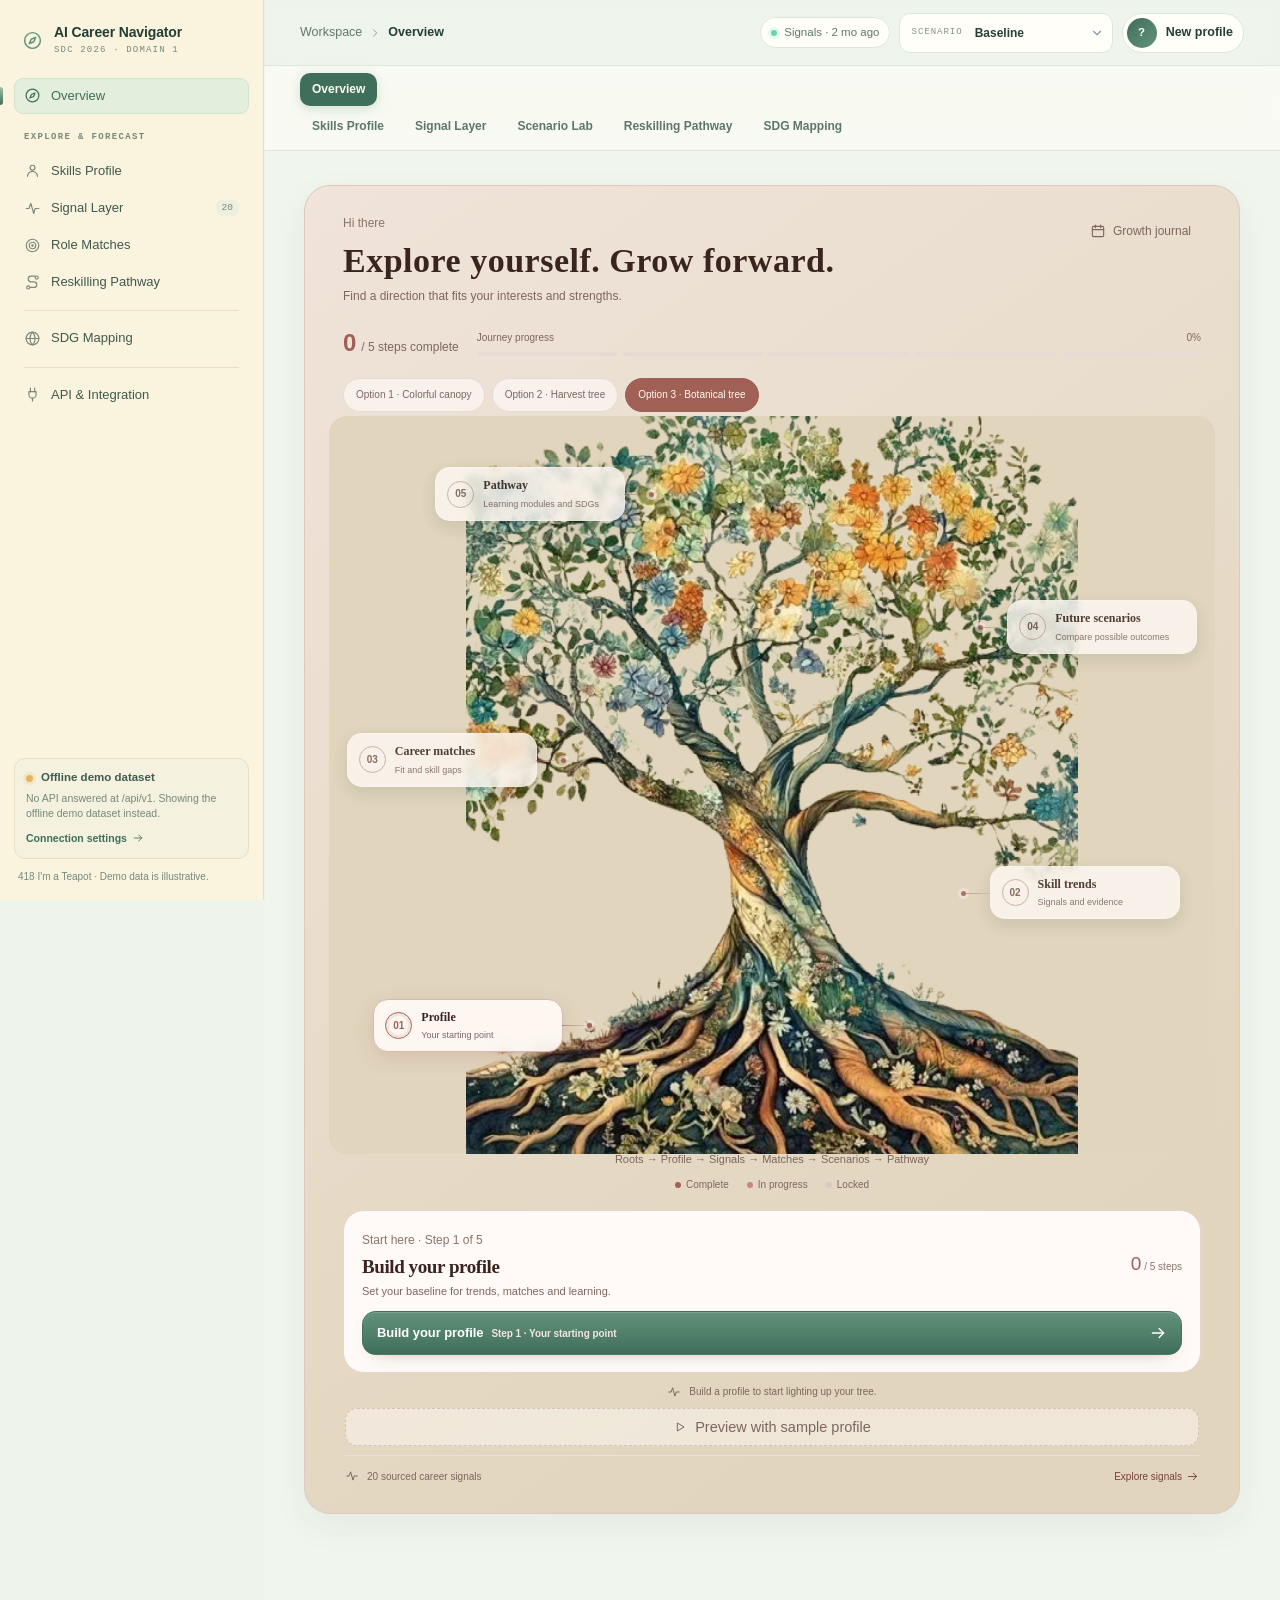
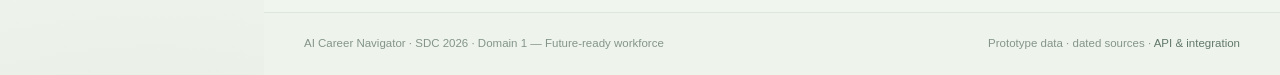
==== commit d22c6e92: "style(frontend): tighten UI copy" ====
--- a/src/frontend/index.html
+++ b/src/frontend/index.html
@@ -33,7 +33,7 @@
         <div class="page-foot__inner">
           <span>AI Career Navigator · SDC 2026 · Domain 1 — Future-ready workforce</span>
           <span>
-            Prototype dataset · figures are illustrative, sources are dated and linked ·
+            Prototype data · dated sources ·
             <a href="#/connect">API &amp; integration</a>
           </span>
         </div>
--- a/src/frontend/css/tokens.css
+++ b/src/frontend/css/tokens.css
@@ -66,56 +66,3 @@
   --sidebar-width: 264px;
   --maxw: 1240px;
 }
-
-[data-theme="dark"] {
-  --bg: #17100f;
-  --bg-tint: #1c1312;
-  --surface: #211716;
-  --surface-2: #2a1d1b;
-  --surface-3: #332421;
-  --ink: #f2e9e5;
-  --ink-2: #dfcfc9;
-  --muted: #b8a39c;
-  --faint: #947f78;
-  --line: #3b2b27;
-  --line-soft: #2d201e;
-  --line-strong: #4e3933;
-
-  --brand: #c9877c;
-  --brand-600: #a06056;
-  --brand-400: #e0a89e;
-  --brand-soft: rgba(201, 135, 124, 0.16);
-  --brand-ink: #f8e8e4;
-
-  --accent: #d2a06a;
-  --accent-soft: rgba(210, 160, 106, 0.15);
-  --violet: #c39ca8;
-  --violet-soft: rgba(195, 156, 168, 0.15);
-  --success: #8cba93;
-  --success-soft: rgba(140, 186, 147, 0.14);
-  --danger: #e58d84;
-  --danger-soft: rgba(229, 141, 132, 0.14);
-  --warning: #d9a45f;
-  --warning-soft: rgba(217, 164, 95, 0.14);
-  --info: #8fb4c9;
-  --info-soft: rgba(143, 180, 201, 0.14);
-  --gold: #d6ab6e;
-  --gold-soft: rgba(214, 171, 110, 0.14);
-
-  --sidebar: #ffffff;
-  --sidebar-2: #ffffff;
-  --sidebar-surface: #ffffff;
-  --sidebar-surface-2: #faf7f5;
-  --sidebar-surface-3: #f2eae6;
-  --sidebar-line: #e8ddd7;
-  --sidebar-hover: #f2eae6;
-  --sidebar-active: #f4e5e1;
-  --sidebar-active-ink: #7a3f37;
-  --sidebar-ink: #3c2a26;
-  --sidebar-muted: #6d5954;
-
-  --shadow-xs: 0 1px 2px rgba(0, 0, 0, 0.42);
-  --shadow-sm: 0 2px 8px rgba(0, 0, 0, 0.36);
-  --shadow-md: 0 20px 44px -28px rgba(0, 0, 0, 0.82);
-  --shadow-lg: 0 34px 70px -30px rgba(0, 0, 0, 0.88);
-}
--- a/src/frontend/css/base.css
+++ b/src/frontend/css/base.css
@@ -27,13 +27,6 @@
   text-rendering: optimizeLegibility;
 }
 
-[data-theme="dark"] body {
-  background:
-    radial-gradient(1000px 520px at 85% -10%, rgba(201, 135, 124, 0.10), transparent 60%),
-    radial-gradient(800px 460px at 8% 112%, rgba(195, 156, 168, 0.08), transparent 55%),
-    var(--bg);
-}
-
 body.is-locked {
   overflow: hidden;
 }
--- a/src/frontend/css/components.css
+++ b/src/frontend/css/components.css
@@ -259,34 +259,6 @@
   height: 5px;
   border-radius: 50%;
   background: currentColor;
-}
-
-[data-theme="dark"] .badge--brand {
-  color: var(--brand);
-}
-
-[data-theme="dark"] .badge--success {
-  color: var(--success);
-}
-
-[data-theme="dark"] .badge--warning {
-  color: var(--warning);
-}
-
-[data-theme="dark"] .badge--danger {
-  color: var(--danger);
-}
-
-[data-theme="dark"] .badge--violet {
-  color: var(--violet);
-}
-
-[data-theme="dark"] .badge--gold {
-  color: var(--gold);
-}
-
-[data-theme="dark"] .badge--info {
-  color: var(--info);
 }
 
 .chip {
